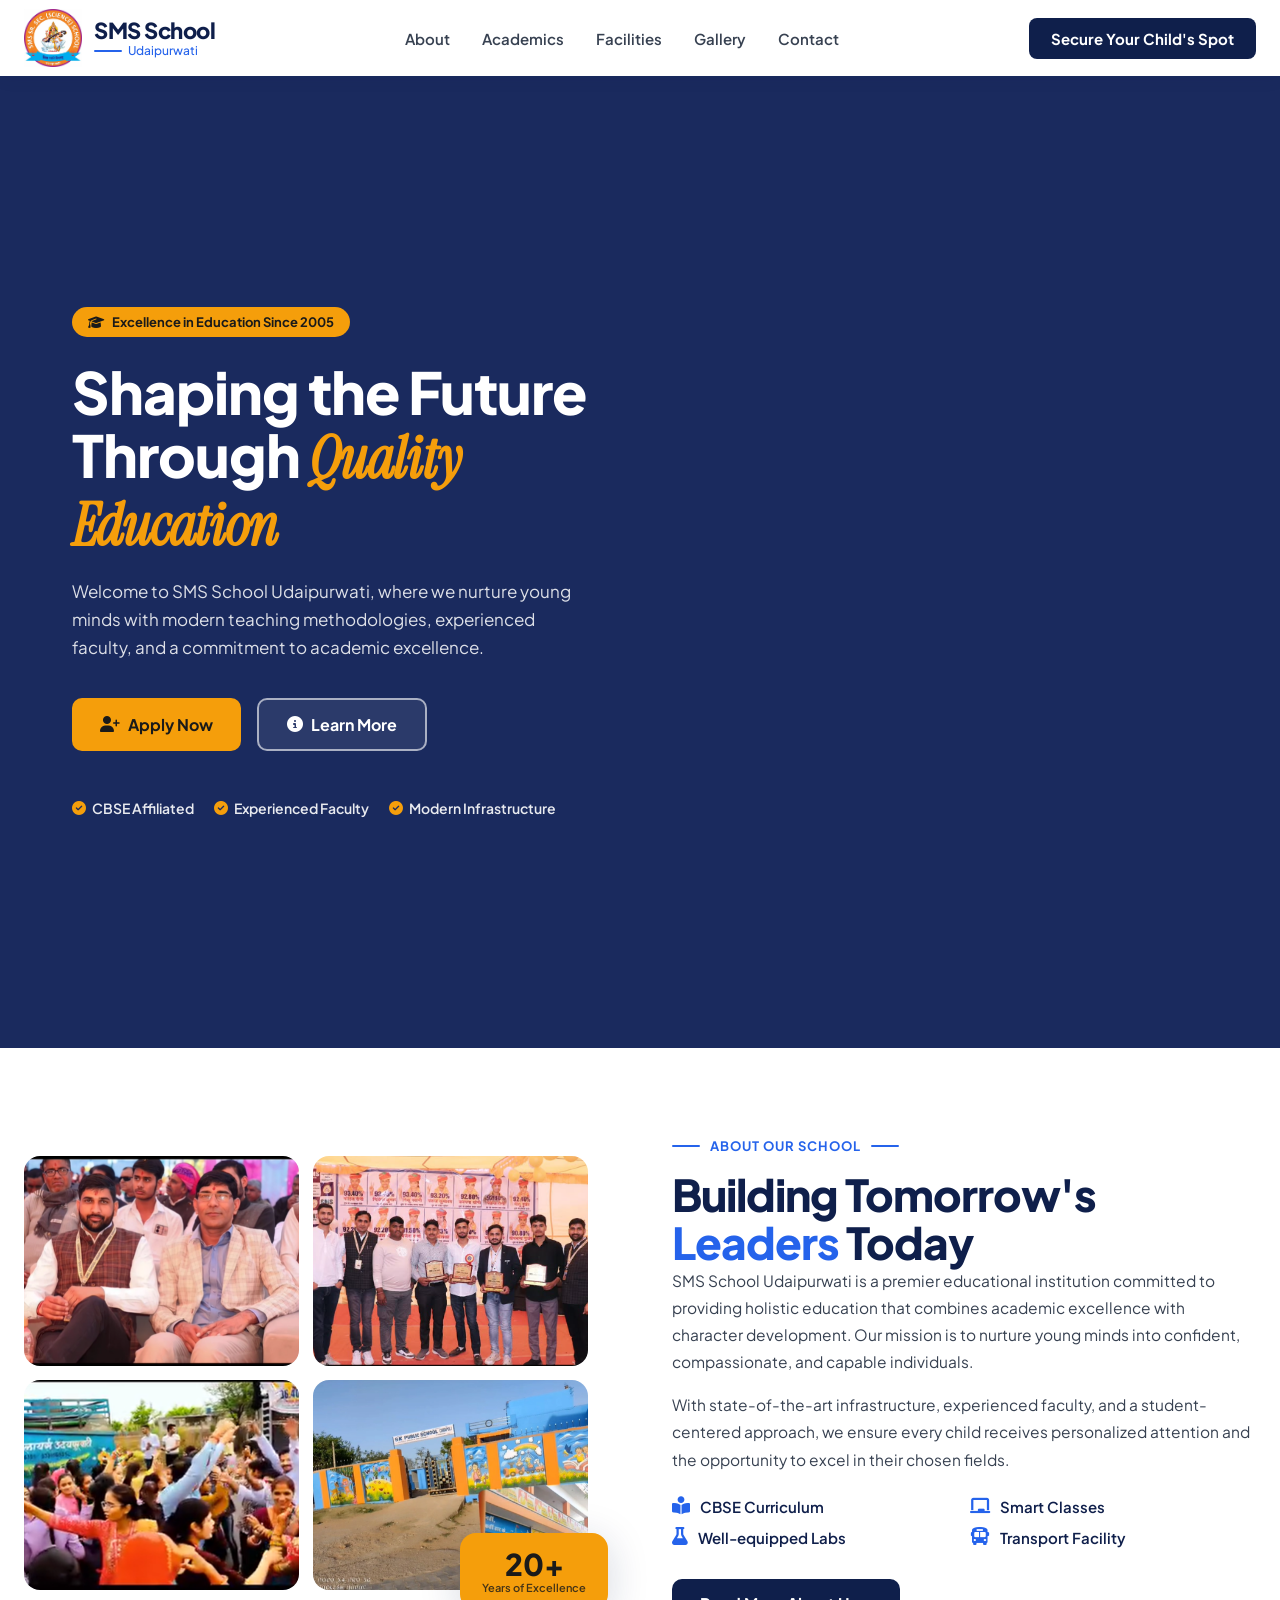
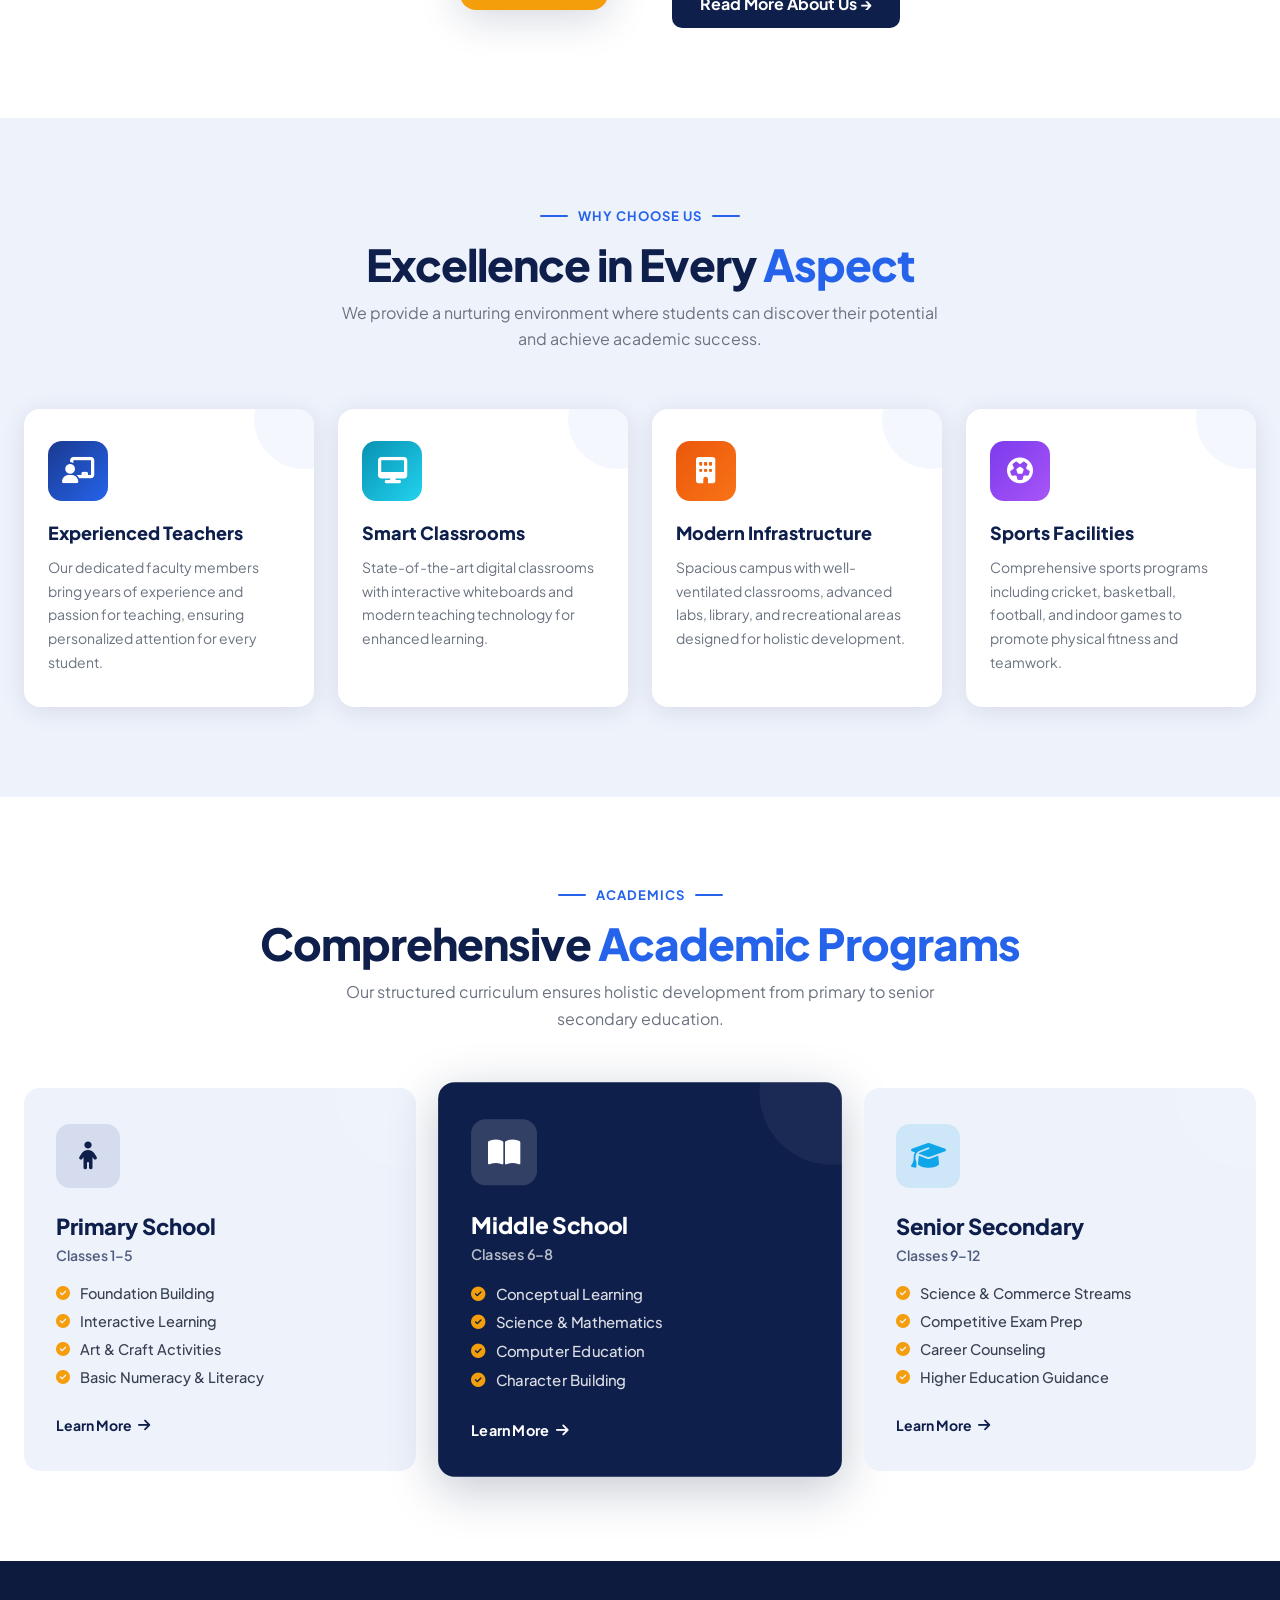
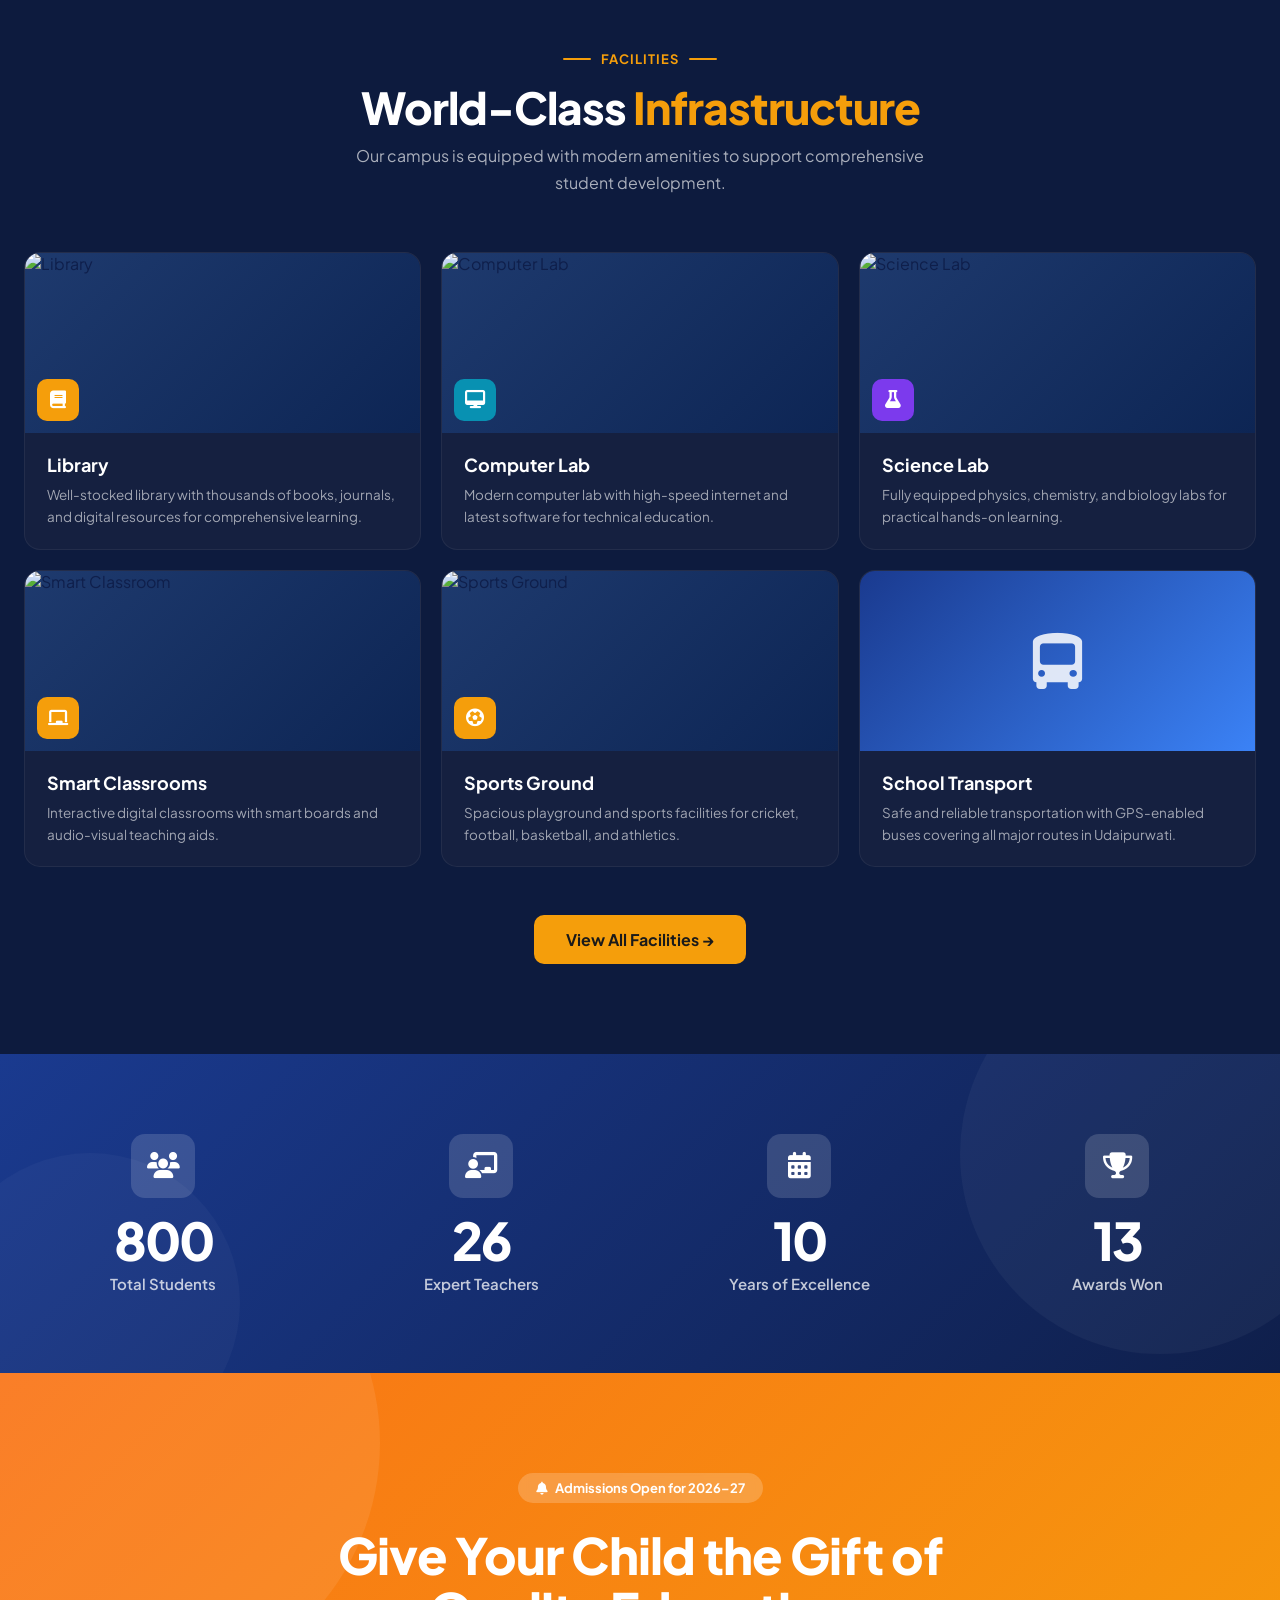
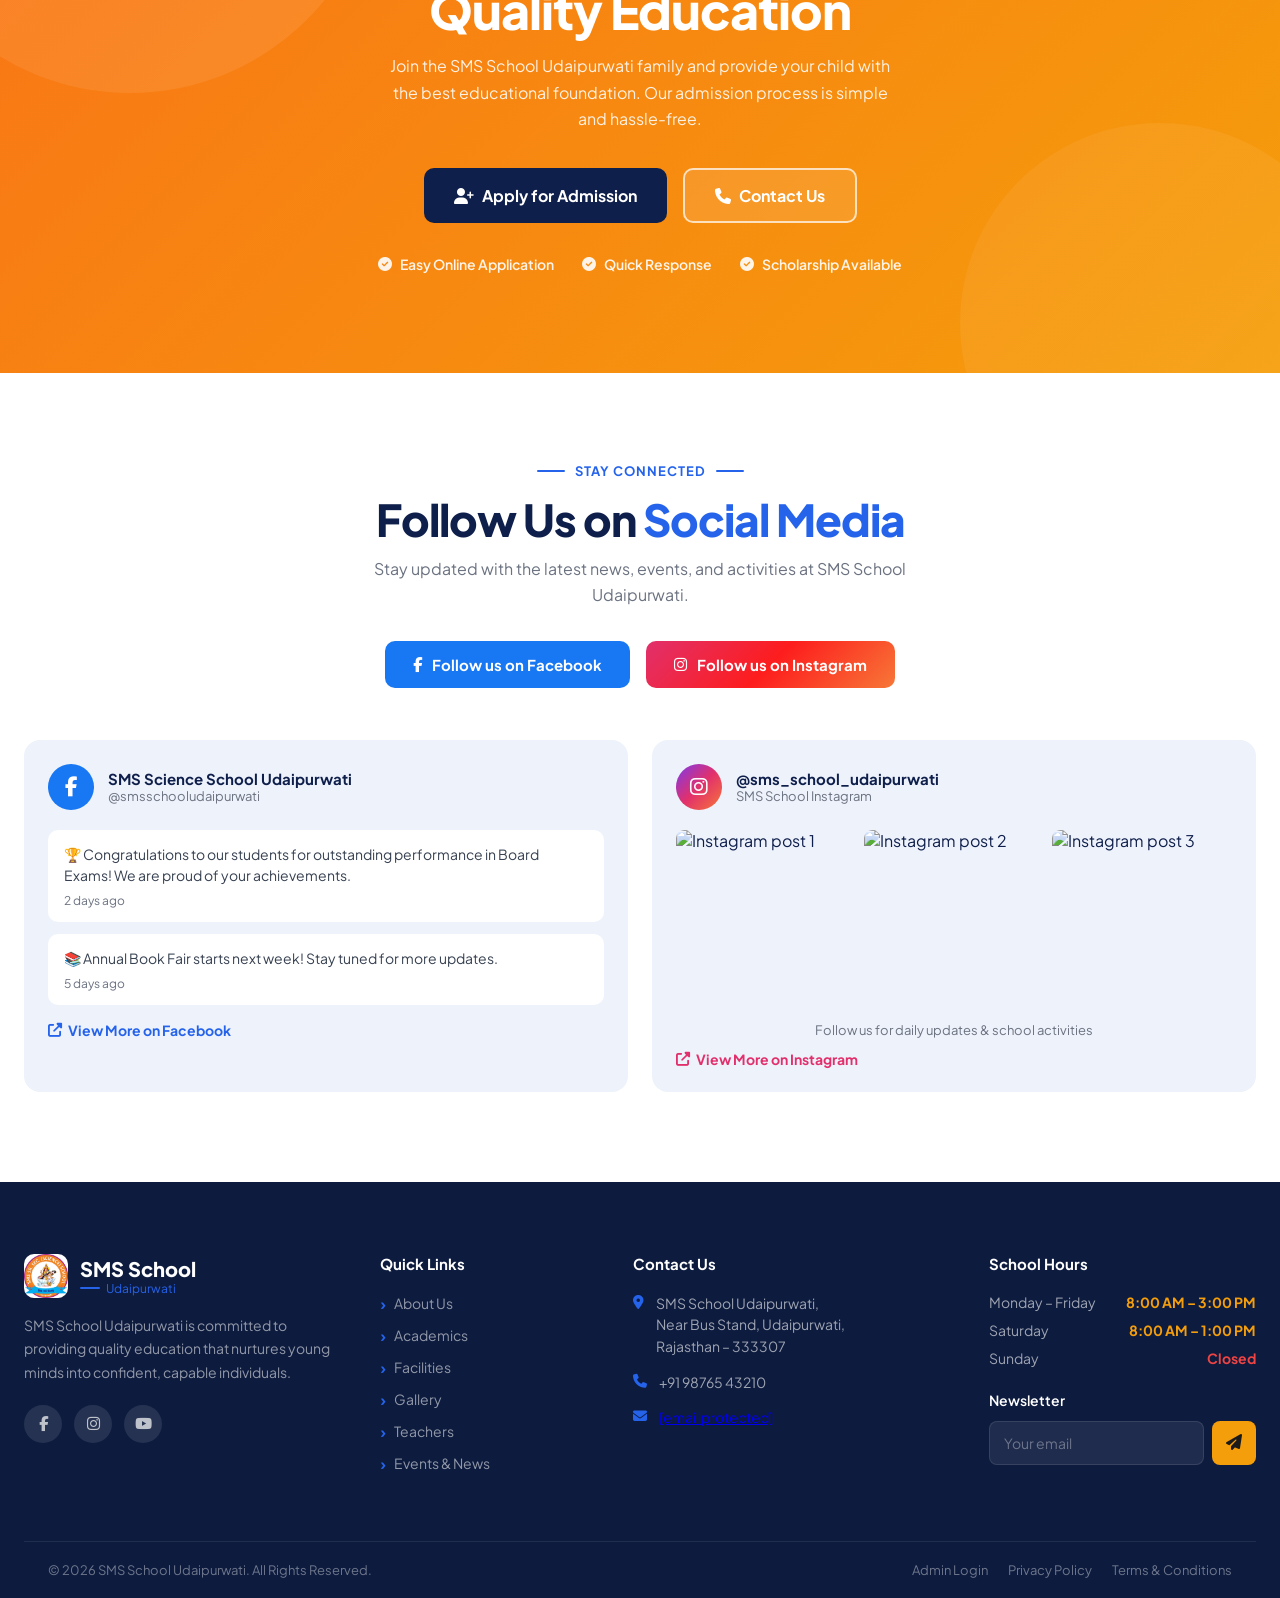
==== index.html @ 69f21abe "updted" ====
<!DOCTYPE html>
<html lang="en">
<head>
<meta charset="UTF-8">
<meta name="viewport" content="width=device-width, initial-scale=1.0">
<meta name="description" content="SMS School Udaipurwati - A premier educational institution committed to excellence in education since 2005. CBSE affiliated school in Udaipurwati, Rajasthan.">
<title>SMS School Udaipurwati - Shaping the Future Through Quality Education</title>
<link rel="preconnect" href="https://fonts.googleapis.com">
<link rel="preconnect" href="https://fonts.gstatic.com" crossorigin>
<link href="https://fonts.googleapis.com/css2?family=Plus+Jakarta+Sans:wght@400;500;600;700;800&family=Instrument+Serif:ital@0;1&display=swap" rel="stylesheet">
<link rel="stylesheet" href="https://cdnjs.cloudflare.com/ajax/libs/font-awesome/6.5.0/css/all.min.css">
<style>
  *, *::before, *::after { box-sizing: border-box; margin: 0; padding: 0; }
  :root {
    --navy: #0f1f4b; --blue: #1a3a8f; --sky: #2563eb;
    --gold: #f59e0b; --orange: #f97316; --white: #ffffff;
    --bg-light: #eef2fb; --text-dark: #0f1f4b; --text-mid: #374151;
    --text-muted: #6b7280; --dark-bg: #0d1b3e; --card-bg: #152040;
    --font-main: 'Plus Jakarta Sans', sans-serif;
    --font-serif: 'Instrument Serif', serif;
    --shadow: 0 4px 24px rgba(15,31,75,0.10);
    --shadow-lg: 0 8px 40px rgba(15,31,75,0.18);
    --radius: 16px;
  }
  html { scroll-behavior: smooth; }
  body { font-family: var(--font-main); color: var(--text-dark); background: #fff; overflow-x: hidden; }

  /* HEADER */
  header { position: sticky; top: 0; z-index: 1000; background: #fff; box-shadow: 0 2px 16px rgba(15,31,75,0.08); }
  .header-inner { max-width: 1280px; margin: 0 auto; padding: 0 24px; display: flex; align-items: center; justify-content: space-between; height: 76px; }

  /* ===== LOGO — UPDATED WITH logo2.png ===== */
  .logo { display: flex; align-items: center; gap: 12px; text-decoration: none; }
  .logo-img-wrap {
    width: 58px; height: 58px;
    display: flex; align-items: center; justify-content: center;
    flex-shrink: 0;
  }
  .logo-img-wrap img {
    width: 100%; height: 100%;
    object-fit: contain;
    display: block;
  }
  .logo-text { line-height: 1.15; }
  .logo-text .name { font-size: 22px; font-weight: 800; color: var(--navy); letter-spacing: -0.5px; }
  .logo-text .sub { font-size: 12px; font-weight: 500; color: var(--sky); display: flex; align-items: center; gap: 6px; }
  .logo-text .sub::before { content:''; display:block; width:28px; height:2px; background:var(--sky); border-radius:2px; }

  nav { display: flex; align-items: center; gap: 32px; }
  nav a { font-size: 15px; font-weight: 600; color: var(--text-mid); text-decoration: none; transition: color 0.2s; }
  nav a:hover { color: var(--navy); }
  .btn-cta { background: var(--navy); color: #fff; padding: 11px 22px; border-radius: 8px; font-size: 15px; font-weight: 700; text-decoration: none; transition: background 0.2s, transform 0.2s; white-space: nowrap; }
  .btn-cta:hover { background: var(--blue); transform: translateY(-1px); }
  .hamburger { display: none; background: none; border: 2px solid #e5e7eb; width: 44px; height: 44px; border-radius: 10px; font-size: 20px; color: var(--navy); cursor: pointer; align-items: center; justify-content: center; transition: background 0.2s, border-color 0.2s; }
  .hamburger:hover { background: var(--bg-light); border-color: var(--sky); }

  /* MOBILE NAV */
  .mob-overlay { display: none; position: fixed; inset: 0; z-index: 2000; background: rgba(10,18,50,0.55); backdrop-filter: blur(3px); }
  .mob-overlay.open { display: block; }
  .mob-drawer { position: absolute; top: 0; left: 0; width: 300px; max-width: 85vw; height: 100%; background: #fff; display: flex; flex-direction: column; transform: translateX(-100%); transition: transform 0.3s cubic-bezier(0.4,0,0.2,1); box-shadow: 4px 0 40px rgba(15,31,75,0.2); overflow-y: auto; }
  .mob-overlay.open .mob-drawer { transform: translateX(0); }

  .mob-head { display: flex; align-items: center; justify-content: space-between; padding: 16px 18px; background: var(--navy); flex-shrink: 0; }
  .mob-head-logo { display: flex; align-items: center; gap: 10px; }
  /* Mobile nav logo uses logo2.png too */
  .mob-logo-img { width: 44px; height: 44px; border-radius: 9px; background: rgba(255,255,255,0.15); display: flex; align-items: center; justify-content: center; flex-shrink: 0; padding: 4px; }
  .mob-logo-img img { width: 100%; height: 100%; object-fit: contain; display: block; filter: brightness(0) invert(1); }
  .mob-head-logo .ln { font-size: 15px; font-weight: 800; color: #fff; line-height: 1.1; }
  .mob-head-logo .ls { font-size: 11px; color: rgba(255,255,255,0.6); }
  .mob-close { background: rgba(255,255,255,0.15); border: none; width: 36px; height: 36px; border-radius: 8px; color: #fff; font-size: 16px; cursor: pointer; display: flex; align-items: center; justify-content: center; transition: background 0.2s; }
  .mob-close:hover { background: rgba(255,255,255,0.3); }

  .mob-links { flex: 1; padding: 8px 0; }
  .mob-links a { display: flex; align-items: center; gap: 14px; padding: 14px 20px; font-size: 16px; font-weight: 600; color: var(--text-mid); text-decoration: none; border-bottom: 1px solid #f5f5f5; transition: background 0.15s, color 0.15s, padding-left 0.2s; }
  .mob-links a:last-child { border-bottom: none; }
  .mob-links a .icon { width: 38px; height: 38px; border-radius: 9px; background: var(--bg-light); display: flex; align-items: center; justify-content: center; font-size: 15px; color: var(--sky); flex-shrink: 0; transition: background 0.15s, color 0.15s; }
  .mob-links a:hover { background: var(--bg-light); color: var(--navy); padding-left: 26px; }
  .mob-links a:hover .icon { background: var(--sky); color: #fff; }
  .mob-links a:active { background: #dce8ff; }

  .mob-cta { padding: 14px 18px 20px; border-top: 1px solid #f0f0f0; flex-shrink: 0; }
  .mob-cta a { display: flex; align-items: center; justify-content: center; gap: 10px; background: var(--navy); color: #fff; padding: 15px; border-radius: 12px; font-size: 15px; font-weight: 700; text-decoration: none; transition: background 0.2s, transform 0.2s; }
  .mob-cta a:hover { background: var(--blue); transform: translateY(-1px); }

  /* HERO */
  .hero { position: relative; min-height: 88vh; display: flex; align-items: center; overflow: hidden; background: #1a2a5e; }
  .hero-bg { position: absolute; inset: 0; background: url('https://images.unsplash.com/photo-1522202176988-66273c2fd55f?w=1600&q=80') center/cover no-repeat; opacity: 0.45; }
  .hero-overlay { position: absolute; inset: 0; background: linear-gradient(100deg, rgba(10,20,60,0.85) 38%, rgba(10,20,60,0.3) 100%); }
  .hero-content { position: relative; z-index: 2; padding: 80px 24px; max-width: 640px; margin-left: max(24px, calc((100vw - 1280px)/2 + 24px)); }
  .hero-badge { display: inline-flex; align-items: center; gap: 8px; background: var(--gold); color: #1a1a1a; padding: 7px 16px; border-radius: 50px; font-size: 13px; font-weight: 700; margin-bottom: 24px; }
  .hero h1 { font-size: clamp(36px,5vw,58px); font-weight: 800; line-height: 1.08; color: #fff; margin-bottom: 20px; letter-spacing: -1px; }
  .hero h1 .accent { color: var(--gold); font-style: italic; font-family: var(--font-serif); }
  .hero p { font-size: 17px; color: rgba(255,255,255,0.85); line-height: 1.65; margin-bottom: 36px; max-width: 500px; }
  .hero-btns { display: flex; gap: 16px; flex-wrap: wrap; margin-bottom: 48px; }
  .btn-primary { display: inline-flex; align-items: center; gap: 8px; background: var(--gold); color: #1a1a1a; padding: 14px 28px; border-radius: 10px; font-size: 16px; font-weight: 700; text-decoration: none; transition: all 0.2s; }
  .btn-primary:hover { background: #e08e00; transform: translateY(-2px); box-shadow: 0 8px 24px rgba(245,158,11,0.4); }
  .btn-outline { display: inline-flex; align-items: center; gap: 8px; border: 2px solid rgba(255,255,255,0.6); color: #fff; padding: 14px 28px; border-radius: 10px; font-size: 16px; font-weight: 700; text-decoration: none; transition: all 0.2s; background: rgba(255,255,255,0.08); backdrop-filter: blur(4px); }
  .btn-outline:hover { background: rgba(255,255,255,0.2); border-color: #fff; }
  .hero-badges { display: flex; gap: 20px; flex-wrap: wrap; }
  .hero-tag { display: flex; align-items: center; gap: 6px; color: rgba(255,255,255,0.9); font-size: 14px; font-weight: 600; }
  .hero-tag i { color: var(--gold); }

  /* SECTION COMMONS */
  section { padding: 90px 24px; }
  .container { max-width: 1280px; margin: 0 auto; }
  .section-label { display: flex; align-items: center; gap: 10px; font-size: 13px; font-weight: 700; color: var(--sky); text-transform: uppercase; letter-spacing: 1px; margin-bottom: 16px; }
  .section-label::before, .section-label::after { content:''; display:block; height:2px; width:28px; background:var(--sky); border-radius:2px; }
  .section-label.center { justify-content: center; }
  .section-label.light { color: var(--gold); }
  .section-label.light::before, .section-label.light::after { background: var(--gold); }
  .section-title { font-size: clamp(28px,4vw,44px); font-weight: 800; line-height: 1.1; color: var(--navy); letter-spacing: -1px; }
  .section-title .blue { color: var(--sky); }
  .section-title .gold { color: var(--gold); }
  .section-title.white { color: #fff; }
  .section-subtitle { font-size: 16px; color: var(--text-muted); line-height: 1.65; margin-top: 12px; max-width: 600px; }
  .section-subtitle.center { margin: 12px auto 0; text-align: center; }
  .text-center { text-align: center; }

  /* ABOUT */
  .about-section { background: #fff; }
  .about-grid { display: grid; grid-template-columns: 1fr 1fr; gap: 64px; align-items: center; }
  .about-images { display: grid; grid-template-columns: 1fr 1fr; grid-template-rows: 210px 210px; gap: 14px; position: relative; padding-bottom: 20px; padding-right: 20px; }
  .about-images img { width: 100%; height: 100%; border-radius: var(--radius); object-fit: cover; transition: transform 0.35s ease, box-shadow 0.35s ease; display: block; }
  .about-images img:hover { transform: scale(1.04); box-shadow: var(--shadow-lg); }
  .about-badge { position: absolute; bottom: 0; right: 0; background: var(--gold); color: #1a1a1a; padding: 16px 22px; border-radius: var(--radius); font-weight: 800; text-align: center; box-shadow: var(--shadow-lg); z-index: 2; }
  .about-badge .num { font-size: 30px; line-height: 1; }
  .about-badge .lbl { font-size: 11px; font-weight: 600; opacity: 0.8; margin-top: 2px; }
  .about-text p { color: var(--text-mid); line-height: 1.75; margin-bottom: 16px; font-size: 15.5px; }
  .about-features { display: grid; grid-template-columns: 1fr 1fr; gap: 12px; margin: 24px 0 32px; }
  .about-feat { display: flex; align-items: center; gap: 10px; font-size: 15px; font-weight: 600; color: var(--navy); }
  .about-feat i { color: var(--sky); font-size: 18px; }
  .btn-dark { display: inline-flex; align-items: center; gap: 8px; background: var(--navy); color: #fff; padding: 14px 28px; border-radius: 10px; font-size: 16px; font-weight: 700; text-decoration: none; transition: all 0.2s; }
  .btn-dark:hover { background: var(--blue); transform: translateY(-2px); box-shadow: var(--shadow-lg); }

  /* WHY CHOOSE */
  .why-section { background: var(--bg-light); }
  .why-grid { display: grid; grid-template-columns: repeat(4, 1fr); gap: 24px; margin-top: 56px; }
  .why-card { background: #fff; border-radius: var(--radius); padding: 32px 24px; box-shadow: var(--shadow); transition: transform 0.25s cubic-bezier(0.34,1.56,0.64,1), box-shadow 0.25s; cursor: pointer; user-select: none; position: relative; overflow: hidden; }
  .why-card:hover { transform: translateY(-10px) scale(1.02); box-shadow: 0 24px 64px rgba(15,31,75,0.18); }
  .why-card:active { transform: translateY(-2px) scale(0.97) !important; box-shadow: var(--shadow) !important; }
  .why-card::before { content:''; position:absolute; top:-40px; right:-40px; width:100px; height:100px; border-radius:50%; background:rgba(37,99,235,0.05); transition: transform 0.3s; }
  .why-card:hover::before { transform: scale(3); }
  .why-icon { width: 60px; height: 60px; border-radius: 14px; display: flex; align-items: center; justify-content: center; font-size: 26px; color: #fff; margin-bottom: 20px; transition: transform 0.3s cubic-bezier(0.34,1.56,0.64,1); }
  .why-card:hover .why-icon { transform: scale(1.18) rotate(-6deg); }
  .why-icon.blue { background: linear-gradient(135deg,#1a3a8f,#2563eb); }
  .why-icon.teal { background: linear-gradient(135deg,#0891b2,#22d3ee); }
  .why-icon.orange { background: linear-gradient(135deg,#ea580c,#f97316); }
  .why-icon.purple { background: linear-gradient(135deg,#7c3aed,#a855f7); }
  .why-card h3 { font-size: 18px; font-weight: 800; color: var(--navy); margin-bottom: 12px; }
  .why-card p { font-size: 14px; color: var(--text-muted); line-height: 1.7; }

  /* ACADEMICS */
  .academics-section { background: #fff; }
  .academics-grid { display: grid; grid-template-columns: repeat(3, 1fr); gap: 28px; margin-top: 56px; }
  .ac-card { background: var(--bg-light); border-radius: var(--radius); padding: 36px 32px; transition: transform 0.25s cubic-bezier(0.34,1.56,0.64,1), box-shadow 0.25s; position: relative; overflow: hidden; cursor: pointer; user-select: none; }
  .ac-card.featured { background: var(--navy); color: #fff; transform: scale(1.03); box-shadow: 0 12px 48px rgba(15,31,75,0.25); }
  .ac-card:not(.featured):hover { transform: translateY(-10px) scale(1.02); box-shadow: 0 24px 64px rgba(15,31,75,0.15); background: #dce8ff; }
  .ac-card.featured:hover { transform: scale(1.07) translateY(-5px); box-shadow: 0 28px 72px rgba(15,31,75,0.38); }
  .ac-card:active { transform: scale(0.97) !important; box-shadow: var(--shadow) !important; }
  .ac-card::before { content:''; position:absolute; top:-60px; right:-60px; width:140px; height:140px; border-radius:50%; background:rgba(255,255,255,0.05); transition: transform 0.4s ease; pointer-events:none; }
  .ac-card:hover::before { transform: scale(2.5); }
  .ac-icon { width: 64px; height: 64px; border-radius: 14px; display: flex; align-items: center; justify-content: center; font-size: 28px; margin-bottom: 24px; transition: transform 0.3s cubic-bezier(0.34,1.56,0.64,1); }
  .ac-card:hover .ac-icon { transform: scale(1.18) rotate(-6deg); }
  .ac-icon.primary-icon { background: rgba(26,58,143,0.12); color: var(--navy); }
  .ac-icon.middle-icon { background: rgba(255,255,255,0.15); }
  .ac-icon.senior-icon { background: rgba(14,165,233,0.15); color: #0ea5e9; }
  .ac-card h3 { font-size: 22px; font-weight: 800; margin-bottom: 6px; }
  .ac-card .grade { font-size: 14px; opacity: 0.7; margin-bottom: 20px; font-weight: 600; }
  .ac-list { list-style: none; margin-bottom: 28px; }
  .ac-list li { display: flex; align-items: center; gap: 10px; font-size: 14.5px; margin-bottom: 10px; color: var(--text-mid); font-weight: 500; }
  .featured .ac-list li { color: rgba(255,255,255,0.85); }
  .ac-list li i { color: var(--gold); font-size: 14px; }
  .ac-link { display: inline-flex; align-items: center; gap: 6px; font-size: 14px; font-weight: 700; color: var(--navy); text-decoration: none; transition: gap 0.2s; }
  .featured .ac-link { color: #fff; }
  .ac-link:hover { gap: 10px; }
  .ripple { position: absolute; border-radius: 50%; background: rgba(37,99,235,0.15); transform: scale(0); animation: rippleAnim 0.65s linear forwards; pointer-events: none; }
  .ac-card.featured .ripple { background: rgba(255,255,255,0.1); }
  @keyframes rippleAnim { to { transform: scale(4); opacity: 0; } }

  /* FACILITIES */
  .facilities-section { background: var(--dark-bg); }
  .fac-grid { display: grid; grid-template-columns: repeat(3,1fr); gap: 20px; margin-top: 56px; }
  .fac-card { background: var(--card-bg); border-radius: var(--radius); overflow: hidden; transition: all 0.3s; cursor: pointer; border: 1px solid rgba(255,255,255,0.06); }
  .fac-card:hover { transform: translateY(-6px); border-color: rgba(245,158,11,0.3); box-shadow: 0 16px 48px rgba(0,0,0,0.4); }
  .fac-card:active { transform: translateY(-1px); }
  .fac-img { height: 180px; position: relative; overflow: hidden; background: linear-gradient(135deg,#1e3a6e,#0d2554); }
  .fac-img img { width: 100%; height: 100%; object-fit: cover; transition: transform 0.4s ease; }
  .fac-card:hover .fac-img img { transform: scale(1.08); }
  .fac-badge { position: absolute; bottom: 12px; left: 12px; width: 42px; height: 42px; border-radius: 10px; display: flex; align-items: center; justify-content: center; font-size: 18px; color: #fff; }
  .fac-badge.orange { background: var(--gold); }
  .fac-badge.teal { background: #0891b2; }
  .fac-badge.purple { background: #7c3aed; }
  .fac-body { padding: 20px 22px; }
  .fac-body h3 { font-size: 18px; font-weight: 700; color: #fff; margin-bottom: 8px; }
  .fac-body p { font-size: 13.5px; color: rgba(255,255,255,0.6); line-height: 1.65; }
  .fac-no-img { height: 180px; display: flex; align-items: center; justify-content: center; }
  .fac-gradient-blue { background: linear-gradient(135deg,#1a3a8f,#3b82f6); }
  .btn-gold { display: inline-flex; align-items: center; gap: 8px; background: var(--gold); color: #1a1a1a; padding: 14px 32px; border-radius: 10px; font-size: 16px; font-weight: 700; text-decoration: none; transition: all 0.2s; }
  .btn-gold:hover { background: #e08e00; transform: translateY(-2px); box-shadow: 0 8px 24px rgba(245,158,11,0.4); }
  .fac-cta { text-align: center; margin-top: 48px; }

  /* STATS */
  .stats-section { background: linear-gradient(135deg, var(--blue) 0%, var(--navy) 100%); padding: 80px 24px; position: relative; overflow: hidden; }
  .stats-section::before { content:''; position:absolute; width:400px; height:400px; border-radius:50%; background:rgba(255,255,255,0.04); top:-100px; right:-80px; }
  .stats-section::after { content:''; position:absolute; width:300px; height:300px; border-radius:50%; background:rgba(255,255,255,0.03); bottom:-80px; left:-60px; }
  .stats-grid { display: grid; grid-template-columns: repeat(4,1fr); gap: 40px; position: relative; z-index: 1; }
  .stat-item { text-align: center; }
  .stat-icon { width: 64px; height: 64px; border-radius: 14px; background: rgba(255,255,255,0.15); display: flex; align-items: center; justify-content: center; font-size: 26px; color: #fff; margin: 0 auto 16px; }
  .stat-num { font-size: 52px; font-weight: 800; color: #fff; line-height: 1; letter-spacing: -2px; }
  .stat-label { font-size: 15px; color: rgba(255,255,255,0.75); font-weight: 600; margin-top: 8px; }

  /* CTA */
  .cta-section { background: linear-gradient(135deg,#f97316 0%,#f59e0b 100%); padding: 100px 24px; text-align: center; position: relative; overflow: hidden; }
  .cta-section::before { content:''; position:absolute; width:500px; height:500px; border-radius:50%; background:rgba(255,255,255,0.08); top:-180px; left:-120px; }
  .cta-section::after { content:''; position:absolute; width:400px; height:400px; border-radius:50%; background:rgba(255,255,255,0.06); bottom:-150px; right:-80px; }
  .cta-inner { position: relative; z-index: 1; }
  .cta-badge { display: inline-flex; align-items: center; gap: 8px; background: rgba(255,255,255,0.2); color: #fff; padding: 7px 18px; border-radius: 50px; font-size: 13px; font-weight: 700; margin-bottom: 24px; backdrop-filter: blur(4px); }
  .cta-section h2 { font-size: clamp(30px,4vw,50px); font-weight: 800; color: #fff; max-width: 640px; margin: 0 auto 16px; line-height: 1.1; letter-spacing: -1px; }
  .cta-section p { color: rgba(255,255,255,0.88); font-size: 16px; max-width: 520px; margin: 0 auto 36px; line-height: 1.65; }
  .cta-btns { display: flex; gap: 16px; justify-content: center; flex-wrap: wrap; margin-bottom: 32px; }
  .btn-white { display: inline-flex; align-items: center; gap: 8px; background: var(--navy); color: #fff; padding: 15px 30px; border-radius: 10px; font-size: 16px; font-weight: 700; text-decoration: none; transition: all 0.2s; }
  .btn-white:hover { background: #0a1535; transform: translateY(-2px); box-shadow: 0 8px 24px rgba(15,31,75,0.4); }
  .btn-outline-white { display: inline-flex; align-items: center; gap: 8px; border: 2px solid rgba(255,255,255,0.7); color: #fff; padding: 15px 30px; border-radius: 10px; font-size: 16px; font-weight: 700; text-decoration: none; transition: all 0.2s; background: rgba(255,255,255,0.1); }
  .btn-outline-white:hover { background: rgba(255,255,255,0.25); border-color: #fff; }
  .cta-features { display: flex; gap: 28px; justify-content: center; flex-wrap: wrap; }
  .cta-feat { display: flex; align-items: center; gap: 8px; color: rgba(255,255,255,0.9); font-size: 14px; font-weight: 600; }

  /* SOCIAL */
  .social-section { background: #fff; }
  .social-btns { display: flex; gap: 16px; justify-content: center; margin: 32px 0 52px; flex-wrap: wrap; }
  .btn-fb { display: inline-flex; align-items: center; gap: 10px; background: #1877f2; color: #fff; padding: 14px 28px; border-radius: 10px; font-size: 15px; font-weight: 700; text-decoration: none; transition: all 0.2s; }
  .btn-fb:hover { background: #1465d8; transform: translateY(-2px); }
  .btn-ig { display: inline-flex; align-items: center; gap: 10px; background: linear-gradient(135deg,#e1306c,#fd1d1d,#f77737); color: #fff; padding: 14px 28px; border-radius: 10px; font-size: 15px; font-weight: 700; text-decoration: none; transition: all 0.2s; }
  .btn-ig:hover { opacity: 0.9; transform: translateY(-2px); }
  .social-grid { display: grid; grid-template-columns: 1fr 1fr; gap: 24px; }
  .social-card { background: var(--bg-light); border-radius: var(--radius); padding: 24px; transition: box-shadow 0.2s; }
  .social-card:hover { box-shadow: var(--shadow-lg); }
  .social-header { display: flex; align-items: center; gap: 14px; margin-bottom: 20px; }
  .social-avatar { width: 46px; height: 46px; border-radius: 50%; display: flex; align-items: center; justify-content: center; font-size: 20px; color: #fff; flex-shrink: 0; }
  .fb-avatar { background: #1877f2; }
  .ig-avatar { background: linear-gradient(135deg,#7c3aed,#e1306c,#f77737); }
  .social-handle .name { font-size: 15px; font-weight: 700; color: var(--navy); }
  .social-handle .handle { font-size: 13px; color: var(--text-muted); }
  .fb-posts { display: flex; flex-direction: column; gap: 12px; margin-bottom: 16px; }
  .fb-post { background: #fff; border-radius: 10px; padding: 14px 16px; }
  .fb-post p { font-size: 14px; color: var(--text-mid); line-height: 1.55; margin-bottom: 6px; }
  .fb-post .time { font-size: 12px; color: var(--text-muted); }
  .ig-grid { display: grid; grid-template-columns: repeat(3,1fr); gap: 8px; margin-bottom: 12px; }
  .ig-tile { aspect-ratio: 1; border-radius: 8px; overflow: hidden; }
  .ig-caption { font-size: 13px; color: var(--text-muted); text-align: center; margin-bottom: 12px; }
  .social-link { font-size: 14px; font-weight: 700; color: var(--sky); text-decoration: none; display: flex; align-items: center; gap: 6px; transition: gap 0.2s; }
  .social-link.ig-link { color: #e1306c; }
  .social-link:hover { gap: 10px; }

  /* FOOTER */
  footer { background: var(--dark-bg); color: #fff; padding: 72px 24px 0; }
  .footer-grid { display: grid; grid-template-columns: 1.5fr 1fr 1.5fr 1.3fr; gap: 48px; max-width: 1280px; margin: 0 auto; padding-bottom: 56px; }
  .footer-logo { margin-bottom: 16px; display: flex; align-items: center; gap: 12px; }
  .footer-logo .name { font-size: 20px; font-weight: 800; color: #fff; }
  .footer-logo .sub { font-size: 12px; color: var(--sky); display: flex; align-items: center; gap: 6px; }
  .footer-logo .sub::before { content:''; width:20px; height:2px; background:var(--sky); border-radius:2px; }
  .footer-desc { font-size: 14px; color: rgba(255,255,255,0.55); line-height: 1.7; margin-bottom: 20px; }
  .social-icons { display: flex; gap: 12px; }
  .social-icon { width: 38px; height: 38px; border-radius: 50%; background: rgba(255,255,255,0.1); display: flex; align-items: center; justify-content: center; color: rgba(255,255,255,0.7); font-size: 15px; text-decoration: none; transition: all 0.2s; }
  .social-icon:hover { background: var(--sky); color: #fff; }
  .footer-col h4 { font-size: 15px; font-weight: 700; color: #fff; margin-bottom: 20px; }
  .footer-links { list-style: none; }
  .footer-links li { margin-bottom: 11px; }
  .footer-links a { font-size: 14px; color: rgba(255,255,255,0.55); text-decoration: none; transition: color 0.2s; display: flex; align-items: center; gap: 8px; }
  .footer-links a::before { content:'›'; font-size:16px; color:var(--sky); font-weight:700; }
  .footer-links a:hover { color: #fff; }
  .footer-contact { list-style: none; }
  .footer-contact li { display: flex; gap: 12px; font-size: 14px; color: rgba(255,255,255,0.6); margin-bottom: 14px; line-height: 1.55; }
  .footer-contact li i { color: var(--sky); flex-shrink: 0; margin-top: 2px; }
  .hours-row { display: flex; justify-content: space-between; font-size: 14px; color: rgba(255,255,255,0.6); margin-bottom: 10px; }
  .hours-row .time { color: var(--gold); font-weight: 700; }
  .hours-row .closed { color: #ef4444; font-weight: 700; }
  .newsletter-label { font-size: 14px; font-weight: 600; color: #fff; margin-bottom: 12px; }
  .newsletter-form { display: flex; gap: 8px; }
  .newsletter-form input { flex: 1; background: rgba(255,255,255,0.08); border: 1px solid rgba(255,255,255,0.1); border-radius: 8px; padding: 11px 14px; color: #fff; font-size: 14px; font-family: var(--font-main); outline: none; transition: border-color 0.2s; }
  .newsletter-form input::placeholder { color: rgba(255,255,255,0.35); }
  .newsletter-form input:focus { border-color: var(--sky); }
  .newsletter-form button { background: var(--gold); border: none; border-radius: 8px; width: 44px; height: 44px; cursor: pointer; color: #1a1a1a; font-size: 16px; transition: background 0.2s; flex-shrink: 0; }
  .newsletter-form button:hover { background: #e08e00; }
  .footer-bottom { border-top: 1px solid rgba(255,255,255,0.08); padding: 20px 24px; display: flex; align-items: center; justify-content: space-between; max-width: 1280px; margin: 0 auto; flex-wrap: wrap; gap: 12px; }
  .footer-bottom p { font-size: 13px; color: rgba(255,255,255,0.4); }
  .footer-bottom-links { display: flex; gap: 20px; }
  .footer-bottom-links a { font-size: 13px; color: rgba(255,255,255,0.4); text-decoration: none; transition: color 0.2s; }
  .footer-bottom-links a:hover { color: #fff; }

  /* ANIMATIONS */
  @keyframes fadeUp { from { opacity: 0; transform: translateY(24px); } to { opacity: 1; transform: translateY(0); } }
  .animate { animation: fadeUp 0.6s ease forwards; }
  .delay-1 { animation-delay: 0.1s; }
  .delay-2 { animation-delay: 0.2s; }
  .delay-3 { animation-delay: 0.3s; }

  /* RESPONSIVE */
  @media (max-width: 1024px) {
    nav, .btn-cta { display: none; }
    .hamburger { display: flex; }
    .about-grid { grid-template-columns: 1fr; gap: 56px; }
    .about-images { grid-template-rows: 190px 190px; padding-right: 16px; padding-bottom: 16px; }
    .why-grid { grid-template-columns: repeat(2,1fr); }
    .academics-grid { grid-template-columns: 1fr; max-width: 480px; margin-left: auto; margin-right: auto; }
    .ac-card.featured { transform: none; }
    .ac-card.featured:hover { transform: translateY(-8px) scale(1.02) !important; }
    .fac-grid { grid-template-columns: repeat(2,1fr); }
    .stats-grid { grid-template-columns: repeat(2,1fr); gap: 32px; }
    .footer-grid { grid-template-columns: 1fr 1fr; }
    .social-grid { grid-template-columns: 1fr; }
  }
  @media (max-width: 640px) {
    section { padding: 64px 16px; }
    .why-grid { grid-template-columns: 1fr; }
    .fac-grid { grid-template-columns: 1fr; }
    .stats-grid { grid-template-columns: repeat(2,1fr); }
    .footer-grid { grid-template-columns: 1fr; }
    .footer-bottom { flex-direction: column; text-align: center; }
    .hero-content { margin-left: 16px; margin-right: 16px; padding: 60px 0; }
    .hero h1 { font-size: 32px; }
    .about-images { grid-template-rows: 155px 155px; padding-right: 12px; padding-bottom: 12px; }
    .academics-grid { max-width: 100%; }
    /* Smaller logo on very small screens */
    .logo-img-wrap { width: 48px; height: 48px; }
    .logo-text .name { font-size: 18px; }
  }
</style>
</head>
<body>

<!-- MOBILE NAV -->
<div class="mob-overlay" id="mobOverlay" onclick="handleOverlayClick(event)">
  <div class="mob-drawer">
    <div class="mob-head">
      <div class="mob-head-logo">
        <!-- logo2.png in mobile nav header (white tint for dark bg) -->
       <div style="width:44px;height:44px;display:flex;align-items:center;justify-content:center;flex-shrink:0;">
          <div style="width:44px;height:44px;border-radius:10px;overflow:hidden;flex-shrink:0;"><img src="[data-uri]" alt="SMS School Logo" style="width:44px;height:44px;object-fit:cover;display:block;"></div>
        </div>
        <div>
          <div class="ln">SMS School</div>
          <div class="ls">Udaipurwati</div>
        </div>
      </div>
      <button class="mob-close" onclick="closeMob()"><i class="fas fa-times"></i></button>
    </div>
    <div class="mob-links">
      <a href="#" onclick="closeMob()"><span class="icon"><i class="fas fa-home"></i></span> Home</a>
      <a href="#about" onclick="closeMob()"><span class="icon"><i class="fas fa-school"></i></span> About</a>
      <a href="#academics" onclick="closeMob()"><span class="icon"><i class="fas fa-book-open"></i></span> Academics</a>
      <a href="#facilities" onclick="closeMob()"><span class="icon"><i class="fas fa-building"></i></span> Facilities</a>
      <a href="#gallery" onclick="closeMob()"><span class="icon"><i class="fas fa-images"></i></span> Gallery</a>
      <a href="#contact" onclick="closeMob()"><span class="icon"><i class="fas fa-phone"></i></span> Contact</a>
    </div>
    <div class="mob-cta">
      <a href="#admissions" onclick="closeMob()"><i class="fas fa-user-plus"></i> Secure Your Child's Spot</a>
    </div>
  </div>
</div>

<!-- HEADER -->
<header>
  <div class="header-inner">

    <!-- ===== LOGO WITH logo2.png ===== -->
    <a href="#" class="logo">
      <div class="logo-img-wrap">
        <img src="images/logo2.jpg" alt="SMS School Logo">
      </div>
      <div class="logo-text">
        <div class="name">SMS School</div>
        <div class="sub">Udaipurwati</div>
      </div>
    </a>

    <nav>
      <a href="#about">About</a>
      <a href="#academics">Academics</a>
      <a href="#facilities">Facilities</a>
      <a href="#gallery">Gallery</a>
      <a href="#contact">Contact</a>
    </nav>
    <a href="#admissions" class="btn-cta">Secure Your Child's Spot</a>
    <button class="hamburger" onclick="openMob()" aria-label="Open menu"><i class="fas fa-bars"></i></button>
  </div>
</header>

<!-- HERO -->
<section class="hero">
  <div class="hero-bg"></div>
  <div class="hero"></div>
  <div class="hero-content">
    <div class="hero-badge animate"><i class="fas fa-graduation-cap"></i> Excellence in Education Since 2005</div>
    <h1 class="animate delay-1">Shaping the Future<br>Through <span class="accent">Quality<br>Education</span></h1>
    <p class="animate delay-2">Welcome to SMS School Udaipurwati, where we nurture young minds with modern teaching methodologies, experienced faculty, and a commitment to academic excellence.</p>
    <div class="hero-btns animate delay-3">
      <a href="#admissions" class="btn-primary"><i class="fas fa-user-plus"></i> Apply Now</a>
      <a href="#about" class="btn-outline"><i class="fas fa-info-circle"></i> Learn More</a>
    </div>
    <div class="hero-badges animate delay-3">
      <span class="hero-tag"><i class="fas fa-check-circle"></i> CBSE Affiliated</span>
      <span class="hero-tag"><i class="fas fa-check-circle"></i> Experienced Faculty</span>
      <span class="hero-tag"><i class="fas fa-check-circle"></i> Modern Infrastructure</span>
    </div>
  </div>
</section>

<!-- ABOUT -->
<section class="about-section" id="about">
  <div class="container">
    <div class="about-grid">
      <div class="about-images">
        <img src="images/insta-A.png" alt="Students in classroom" loading="lazy">
        <img src="images/group-img.png" alt="Classroom learning" loading="lazy">
        <img src="images/insta-B.png" alt="Students studying" loading="lazy">
        <img src="images/insta-C.png" alt="Student reading" loading="lazy">
        <div class="about-badge">
          <div class="num">20+</div>
          <div class="lbl">Years of Excellence</div>
        </div>
      </div>
      <div class="about-text">
        <div class="section-label">About Our School</div>
        <h2 class="section-title">Building Tomorrow's <span class="blue">Leaders</span> Today</h2>
        <p>SMS School Udaipurwati is a premier educational institution committed to providing holistic education that combines academic excellence with character development. Our mission is to nurture young minds into confident, compassionate, and capable individuals.</p>
        <p>With state-of-the-art infrastructure, experienced faculty, and a student-centered approach, we ensure every child receives personalized attention and the opportunity to excel in their chosen fields.</p>
        <div class="about-features">
          <div class="about-feat"><i class="fas fa-book-reader"></i> CBSE Curriculum</div>
          <div class="about-feat"><i class="fas fa-chalkboard"></i> Smart Classes</div>
          <div class="about-feat"><i class="fas fa-flask"></i> Well-equipped Labs</div>
          <div class="about-feat"><i class="fas fa-bus"></i> Transport Facility</div>
        </div>
        <a href="#" class="btn-dark">Read More About Us →</a>
      </div>
    </div>
  </div>
</section>

<!-- WHY CHOOSE US -->
<section class="why-section">
  <div class="container">
    <div class="text-center">
      <div class="section-label center">Why Choose Us</div>
      <h2 class="section-title">Excellence in Every <span class="blue">Aspect</span></h2>
      <p class="section-subtitle center">We provide a nurturing environment where students can discover their potential and achieve academic success.</p>
    </div>
    <div class="why-grid">
      <div class="why-card" onclick="addRipple(this,event)">
        <div class="why-icon blue"><i class="fas fa-chalkboard-teacher"></i></div>
        <h3>Experienced Teachers</h3>
        <p>Our dedicated faculty members bring years of experience and passion for teaching, ensuring personalized attention for every student.</p>
      </div>
      <div class="why-card" onclick="addRipple(this,event)">
        <div class="why-icon teal"><i class="fas fa-desktop"></i></div>
        <h3>Smart Classrooms</h3>
        <p>State-of-the-art digital classrooms with interactive whiteboards and modern teaching technology for enhanced learning.</p>
      </div>
      <div class="why-card" onclick="addRipple(this,event)">
        <div class="why-icon orange"><i class="fas fa-building"></i></div>
        <h3>Modern Infrastructure</h3>
        <p>Spacious campus with well-ventilated classrooms, advanced labs, library, and recreational areas designed for holistic development.</p>
      </div>
      <div class="why-card" onclick="addRipple(this,event)">
        <div class="why-icon purple"><i class="fas fa-futbol"></i></div>
        <h3>Sports Facilities</h3>
        <p>Comprehensive sports programs including cricket, basketball, football, and indoor games to promote physical fitness and teamwork.</p>
      </div>
    </div>
  </div>
</section>

<!-- ACADEMICS -->
<section class="academics-section" id="academics">
  <div class="container">
    <div class="text-center">
      <div class="section-label center">Academics</div>
      <h2 class="section-title">Comprehensive <span class="blue">Academic Programs</span></h2>
      <p class="section-subtitle center">Our structured curriculum ensures holistic development from primary to senior secondary education.</p>
    </div>
    <div class="academics-grid">
      <div class="ac-card" onclick="addRipple(this,event)">
        <div class="ac-icon primary-icon"><i class="fas fa-child"></i></div>
        <h3>Primary School</h3>
        <div class="grade">Classes 1–5</div>
        <ul class="ac-list">
          <li><i class="fas fa-check-circle"></i> Foundation Building</li>
          <li><i class="fas fa-check-circle"></i> Interactive Learning</li>
          <li><i class="fas fa-check-circle"></i> Art &amp; Craft Activities</li>
          <li><i class="fas fa-check-circle"></i> Basic Numeracy &amp; Literacy</li>
        </ul>
        <a href="#" class="ac-link">Learn More <i class="fas fa-arrow-right"></i></a>
      </div>
      <div class="ac-card featured" onclick="addRipple(this,event)">
        <div class="ac-icon middle-icon"><i class="fas fa-book-open" style="color:#fff"></i></div>
        <h3>Middle School</h3>
        <div class="grade">Classes 6–8</div>
        <ul class="ac-list">
          <li><i class="fas fa-check-circle"></i> Conceptual Learning</li>
          <li><i class="fas fa-check-circle"></i> Science &amp; Mathematics</li>
          <li><i class="fas fa-check-circle"></i> Computer Education</li>
          <li><i class="fas fa-check-circle"></i> Character Building</li>
        </ul>
        <a href="#" class="ac-link">Learn More <i class="fas fa-arrow-right"></i></a>
      </div>
      <div class="ac-card" onclick="addRipple(this,event)">
        <div class="ac-icon senior-icon"><i class="fas fa-graduation-cap"></i></div>
        <h3>Senior Secondary</h3>
        <div class="grade">Classes 9–12</div>
        <ul class="ac-list">
          <li><i class="fas fa-check-circle"></i> Science &amp; Commerce Streams</li>
          <li><i class="fas fa-check-circle"></i> Competitive Exam Prep</li>
          <li><i class="fas fa-check-circle"></i> Career Counseling</li>
          <li><i class="fas fa-check-circle"></i> Higher Education Guidance</li>
        </ul>
        <a href="#" class="ac-link">Learn More <i class="fas fa-arrow-right"></i></a>
      </div>
    </div>
  </div>
</section>

<!-- FACILITIES -->
<section class="facilities-section" id="facilities">
  <div class="container">
    <div class="text-center">
      <div class="section-label center light">Facilities</div>
      <h2 class="section-title white">World-Class <span class="gold">Infrastructure</span></h2>
      <p class="section-subtitle center" style="color:rgba(255,255,255,0.65)">Our campus is equipped with modern amenities to support comprehensive student development.</p>
    </div>
    <div class="fac-grid">
      <div class="fac-card">
        <div class="fac-img"><img src="https://images.unsplash.com/photo-1481627834876-b7833e8f5570?w=600&q=80" alt="Library" loading="lazy"><div class="fac-badge orange"><i class="fas fa-book"></i></div></div>
        <div class="fac-body"><h3>Library</h3><p>Well-stocked library with thousands of books, journals, and digital resources for comprehensive learning.</p></div>
      </div>
      <div class="fac-card">
        <div class="fac-img"><img src="https://images.unsplash.com/photo-1517694712202-14dd9538aa97?w=600&q=80" alt="Computer Lab" loading="lazy"><div class="fac-badge teal"><i class="fas fa-desktop"></i></div></div>
        <div class="fac-body"><h3>Computer Lab</h3><p>Modern computer lab with high-speed internet and latest software for technical education.</p></div>
      </div>
      <div class="fac-card">
        <div class="fac-img"><img src="https://images.unsplash.com/photo-1532094349884-543559be66b7?w=600&q=80" alt="Science Lab" loading="lazy"><div class="fac-badge purple"><i class="fas fa-flask"></i></div></div>
        <div class="fac-body"><h3>Science Lab</h3><p>Fully equipped physics, chemistry, and biology labs for practical hands-on learning.</p></div>
      </div>
      <div class="fac-card">
        <div class="fac-img"><img src="https://images.unsplash.com/photo-1580582932707-520aed937b7b?w=600&q=80" alt="Smart Classroom" loading="lazy"><div class="fac-badge orange"><i class="fas fa-chalkboard"></i></div></div>
        <div class="fac-body"><h3>Smart Classrooms</h3><p>Interactive digital classrooms with smart boards and audio-visual teaching aids.</p></div>
      </div>
      <div class="fac-card">
        <div class="fac-img"><img src="https://images.unsplash.com/photo-1546519638-68e109498ffc?w=600&q=80" alt="Sports Ground" loading="lazy"><div class="fac-badge orange" style="background:var(--gold)"><i class="fas fa-futbol"></i></div></div>
        <div class="fac-body"><h3>Sports Ground</h3><p>Spacious playground and sports facilities for cricket, football, basketball, and athletics.</p></div>
      </div>
      <div class="fac-card">
        <div class="fac-img fac-no-img fac-gradient-blue"><i class="fas fa-bus-alt" style="font-size:56px;color:rgba(255,255,255,0.85)"></i></div>
        <div class="fac-body"><h3>School Transport</h3><p>Safe and reliable transportation with GPS-enabled buses covering all major routes in Udaipurwati.</p></div>
      </div>
    </div>
    <div class="fac-cta"><a href="#" class="btn-gold">View All Facilities →</a></div>
  </div>
</section>

<!-- STATS -->
<section class="stats-section">
  <div class="container">
    <div class="stats-grid">
      <div class="stat-item"><div class="stat-icon"><i class="fas fa-users"></i></div><div class="stat-num" data-target="1500">0</div><div class="stat-label">Total Students</div></div>
      <div class="stat-item"><div class="stat-icon"><i class="fas fa-chalkboard-teacher"></i></div><div class="stat-num" data-target="50">0</div><div class="stat-label">Expert Teachers</div></div>
      <div class="stat-item"><div class="stat-icon"><i class="fas fa-calendar-alt"></i></div><div class="stat-num" data-target="20">0</div><div class="stat-label">Years of Excellence</div></div>
      <div class="stat-item"><div class="stat-icon"><i class="fas fa-trophy"></i></div><div class="stat-num" data-target="25">0</div><div class="stat-label">Awards Won</div></div>
    </div>
  </div>
</section>

<!-- CTA -->
<section class="cta-section" id="admissions">
  <div class="cta-inner">
    <div class="cta-badge"><i class="fas fa-bell"></i> Admissions Open for 2026–27</div>
    <h2>Give Your Child the Gift of Quality Education</h2>
    <p>Join the SMS School Udaipurwati family and provide your child with the best educational foundation. Our admission process is simple and hassle-free.</p>
    <div class="cta-btns">
      <a href="#" class="btn-white"><i class="fas fa-user-plus"></i> Apply for Admission</a>
      <a href="#contact" class="btn-outline-white"><i class="fas fa-phone"></i> Contact Us</a>
    </div>
    <div class="cta-features">
      <span class="cta-feat"><i class="fas fa-check-circle"></i> Easy Online Application</span>
      <span class="cta-feat"><i class="fas fa-check-circle"></i> Quick Response</span>
      <span class="cta-feat"><i class="fas fa-check-circle"></i> Scholarship Available</span>
    </div>
  </div>
</section>

<!-- SOCIAL MEDIA -->
<section class="social-section" id="gallery">
  <div class="container">
    <div class="text-center">
      <div class="section-label center">Stay Connected</div>
      <h2 class="section-title">Follow Us on <span class="blue">Social Media</span></h2>
      <p class="section-subtitle center">Stay updated with the latest news, events, and activities at SMS School Udaipurwati.</p>
    </div>
    <div class="social-btns">
      <a href="https://www.facebook.com/p/SMS-Science-School-Udaipurwati-100063813173272/" class="btn-fb"><i class="fab fa-facebook-f"></i> Follow us on Facebook</a>
      <a href="https://www.instagram.com/sms_school_udaipurwati/" class="btn-ig"><i class="fab fa-instagram"></i> Follow us on Instagram</a>
    </div>
    <div class="social-grid">
      <div class="social-card">
        <div class="social-header">
          <div class="social-avatar fb-avatar"><i class="fab fa-facebook-f"></i></div>
          <div class="social-handle">
            <div class="name">SMS Science School Udaipurwati</div>
            <div class="handle">@smsschooludaipurwati</div>
          </div>
        </div>
        <div class="fb-posts">
          <div class="fb-post"><p>🏆 Congratulations to our students for outstanding performance in Board Exams! We are proud of your achievements.</p><div class="time">2 days ago</div></div>
          <div class="fb-post"><p>📚 Annual Book Fair starts next week! Stay tuned for more updates.</p><div class="time">5 days ago</div></div>
        </div>
        <a href="https://www.facebook.com/p/SMS-Science-School-Udaipurwati-100063813173272/" class="social-link"><i class="fas fa-external-link-alt"></i> View More on Facebook</a>
      </div>
      <div class="social-card">
        <div class="social-header">
          <div class="social-avatar ig-avatar"><i class="fab fa-instagram"></i></div>
          <div class="social-handle">
            <div class="name">@sms_school_udaipurwati</div>
            <div class="handle">SMS School Instagram</div>
          </div>
        </div>
        <div class="ig-grid">
          <div class="ig-tile"><img src="images/insta-D.png" alt="Instagram post 1" style="width:100%;height:100%;object-fit:cover;border-radius:8px;display:block;"></div>
          <div class="ig-tile"><img src="images/insta-E.png" alt="Instagram post 2" style="width:100%;height:100%;object-fit:cover;border-radius:8px;display:block;"></div>
          <div class="ig-tile"><img src="images/insta-G.png" alt="Instagram post 3" style="width:100%;height:100%;object-fit:cover;border-radius:8px;display:block;"></div>
        </div>
        <div class="ig-caption">Follow us for daily updates &amp; school activities</div>
        <a href="https://www.instagram.com/sms_school_udaipurwati/" class="social-link ig-link"><i class="fas fa-external-link-alt"></i> View More on Instagram</a>
      </div>
    </div>
  </div>
</section>

<!-- FOOTER -->
<footer id="contact">
  <div class="footer-grid">
    <div>
      <div class="footer-logo">
       <div style="width:44px;height:44px;display:flex;align-items:center;justify-content:center;flex-shrink:0;">
          <div style="width:44px;height:44px;border-radius:10px;overflow:hidden;flex-shrink:0;"><img src="[data-uri]" alt="SMS School Logo" style="width:44px;height:44px;object-fit:cover;display:block;"></div>
        </div>
        <div><div class="name">SMS School</div><div class="sub">Udaipurwati</div></div>
      </div>
      <p class="footer-desc">SMS School Udaipurwati is committed to providing quality education that nurtures young minds into confident, capable individuals.</p>
      <div class="social-icons">
        <a href="https://www.facebook.com/p/SMS-Science-School-Udaipurwati-100063813173272/" class="social-icon"><i class="fab fa-facebook-f"></i></a>
        <a href="https://www.instagram.com/sms_school_udaipurwati/" class="social-icon"><i class="fab fa-instagram"></i></a>
        <a href="#" class="social-icon"><i class="fab fa-youtube"></i></a>
      </div>
    </div>
    <div class="footer-col">
      <h4>Quick Links</h4>
      <ul class="footer-links">
        <li><a href="#about">About Us</a></li>
        <li><a href="#academics">Academics</a></li>
        <li><a href="#facilities">Facilities</a></li>
        <li><a href="#gallery">Gallery</a></li>
        <li><a href="#">Teachers</a></li>
        <li><a href="#">Events &amp; News</a></li>
      </ul>
    </div>
    <div class="footer-col">
      <h4>Contact Us</h4>
      <ul class="footer-contact">
        <li><i class="fas fa-map-marker-alt"></i><span>SMS School Udaipurwati,<br>Near Bus Stand, Udaipurwati,<br>Rajasthan – 333307</span></li>
        <li><i class="fas fa-phone"></i> +91 98765 43210</li>
        <li><i class="fas fa-envelope"></i> <a href="/cdn-cgi/l/email-protection" class="__cf_email__" data-cfemail="94fdfaf2fbd4e7f9e7e7f7fcfbfbf8e1f0f5fde4e1e6e3f5e0fdbaf7fbf9">[email&#160;protected]</a></li>
      </ul>
    </div>
    <div class="footer-col">
      <h4>School Hours</h4>
      <div class="hours-row"><span>Monday – Friday</span><span class="time">8:00 AM – 3:00 PM</span></div>
      <div class="hours-row"><span>Saturday</span><span class="time">8:00 AM – 1:00 PM</span></div>
      <div class="hours-row"><span>Sunday</span><span class="closed">Closed</span></div>
      <div style="margin-top:24px">
        <div class="newsletter-label">Newsletter</div>
        <div class="newsletter-form">
          <input type="email" placeholder="Your email">
          <button type="button"><i class="fas fa-paper-plane"></i></button>
        </div>
      </div>
    </div>
  </div>
  <div class="footer-bottom">
    <p>© 2026 SMS School Udaipurwati. All Rights Reserved.</p>
    <div class="footer-bottom-links">
      <a href="#">Admin Login</a>
      <a href="#">Privacy Policy</a>
      <a href="#">Terms &amp; Conditions</a>
    </div>
  </div>
</footer>
<script>
  /* MOBILE NAV */
  function openMob() { document.getElementById('mobOverlay').classList.add('open'); document.body.style.overflow='hidden'; }
  function closeMob() { document.getElementById('mobOverlay').classList.remove('open'); document.body.style.overflow=''; }
  function handleOverlayClick(e) { if(e.target===document.getElementById('mobOverlay')) closeMob(); }

  /* RIPPLE */
  function addRipple(card, e) {
    const r = document.createElement('span');
    r.className = 'ripple';
    const rect = card.getBoundingClientRect();
    const size = Math.max(rect.width, rect.height);
    const x = (e ? e.clientX - rect.left : rect.width/2) - size/2;
    const y = (e ? e.clientY - rect.top  : rect.height/2) - size/2;
    r.style.cssText = `width:${size}px;height:${size}px;left:${x}px;top:${y}px`;
    card.appendChild(r);
    setTimeout(()=>r.remove(), 700);
  }

  /* COUNTER ANIMATION */
  function animateCounters() {
    const counters = document.querySelectorAll('[data-target]');
    const obs = new IntersectionObserver((entries) => {
      entries.forEach(entry => {
        if (!entry.isIntersecting) return;
        const el = entry.target, target = +el.dataset.target;
        const step = target / (1800/16); let cur = 0;
        const t = setInterval(() => {
          cur += step;
          if (cur >= target) { cur = target; clearInterval(t); }
          el.textContent = Math.floor(cur).toLocaleString();
        }, 16);
        obs.unobserve(el);
      });
    }, {threshold:0.3});
    counters.forEach(c => obs.observe(c));
  }

  /* SCROLL REVEAL */
  function initReveal() {
    const els = document.querySelectorAll('.why-card,.ac-card,.fac-card,.stat-item');
    const obs = new IntersectionObserver((entries) => {
      entries.forEach((entry, i) => {
        if (!entry.isIntersecting) return;
        setTimeout(() => {
          entry.target.style.opacity = '1';
          entry.target.style.transform = entry.target.classList.contains('featured')
            ? 'scale(1.03) translateY(0)' : 'translateY(0)';
        }, i * 80);
        obs.unobserve(entry.target);
      });
    }, {threshold:0.1});
    els.forEach(el => {
      el.style.opacity = '0';
      el.style.transition = 'opacity 0.55s ease, transform 0.55s ease';
      el.style.transform = el.classList.contains('featured') ? 'scale(1.03) translateY(28px)' : 'translateY(28px)';
      obs.observe(el);
    });
  }

  document.addEventListener('DOMContentLoaded', () => { animateCounters(); initReveal(); });
</script>
</body>
</html>
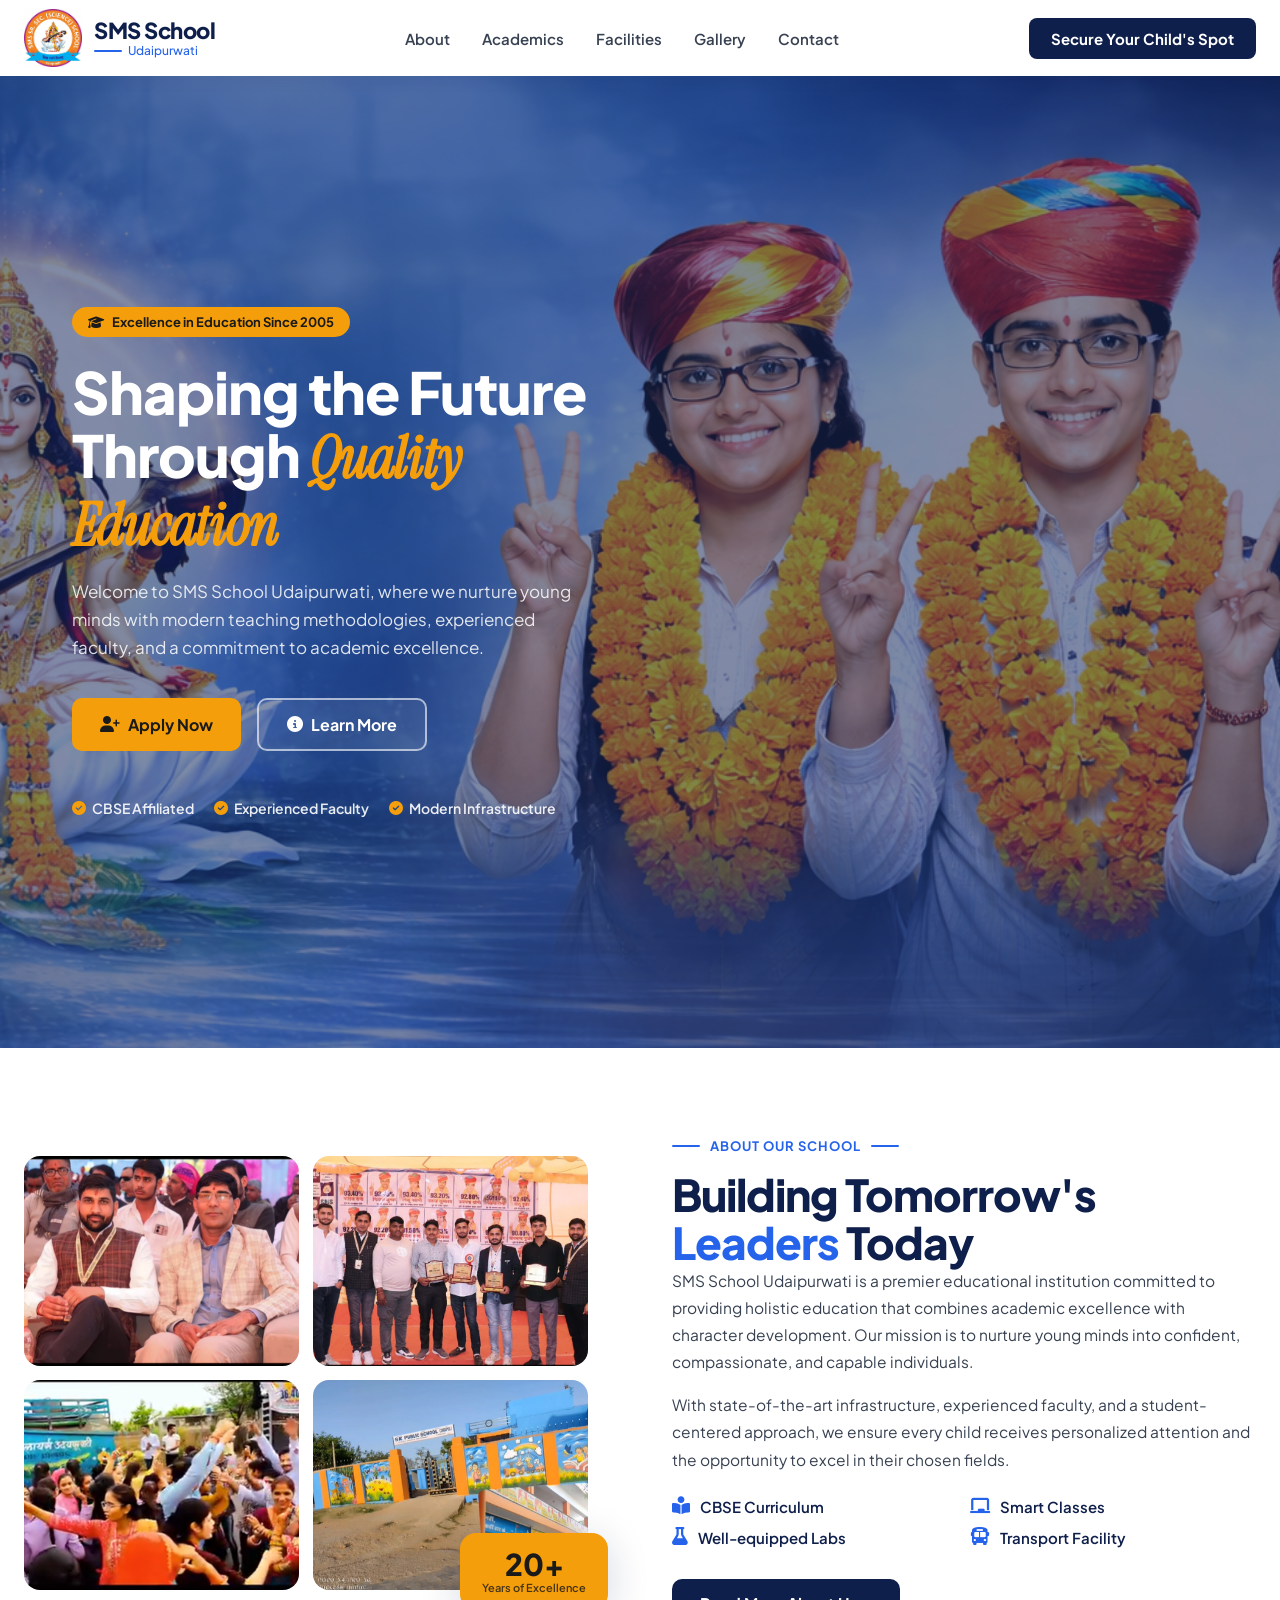
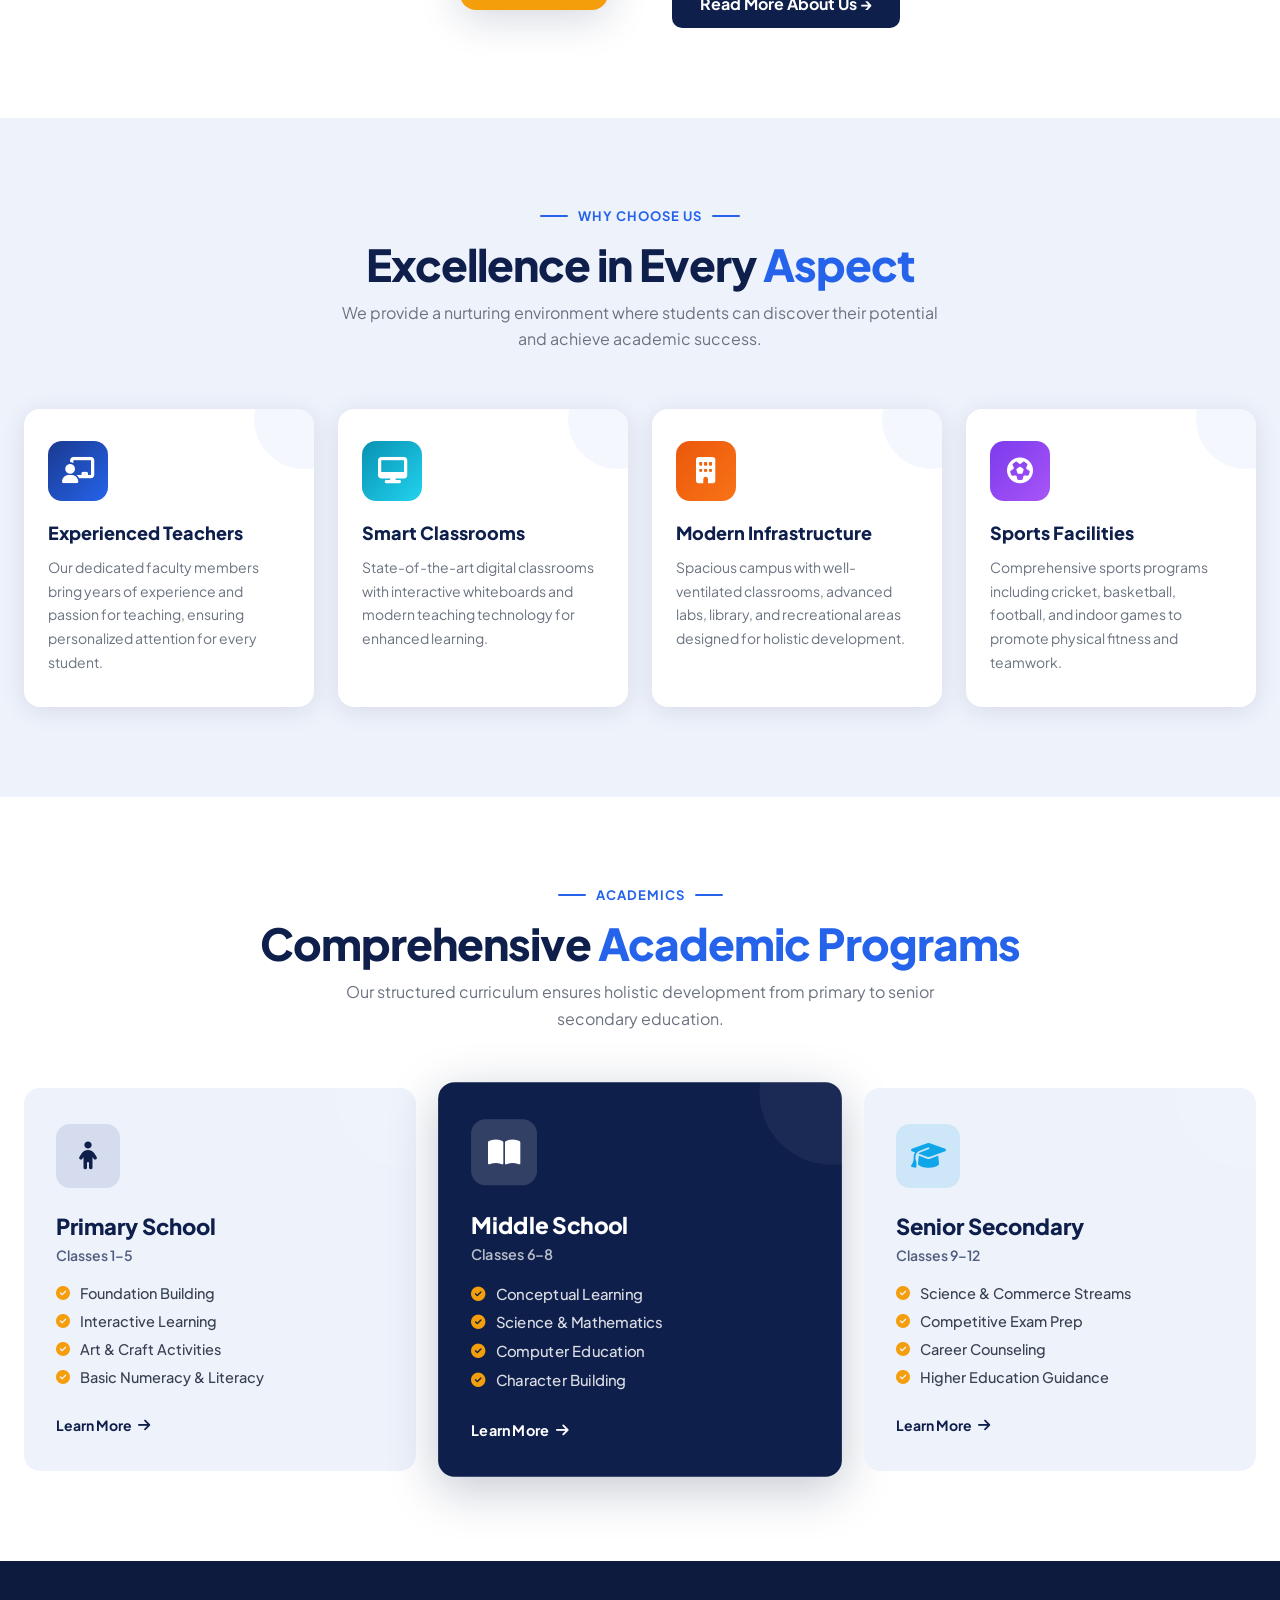
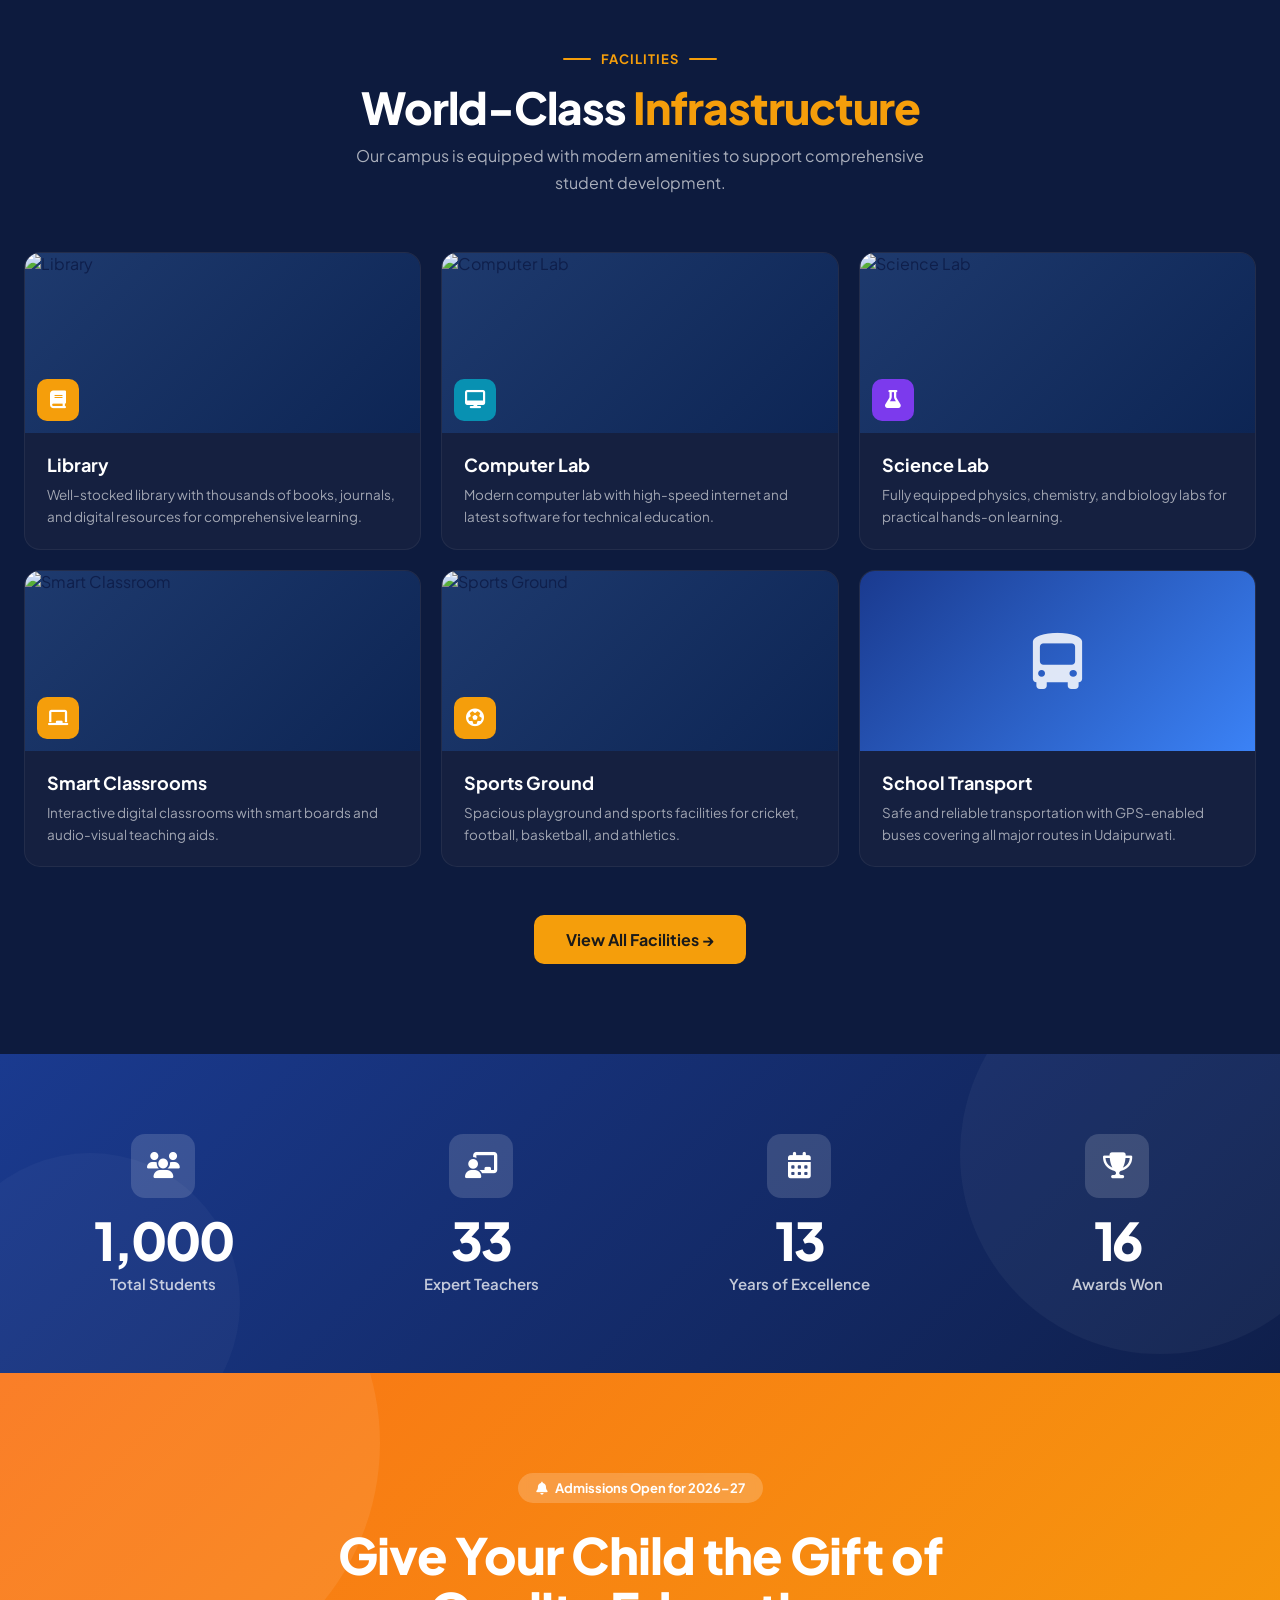
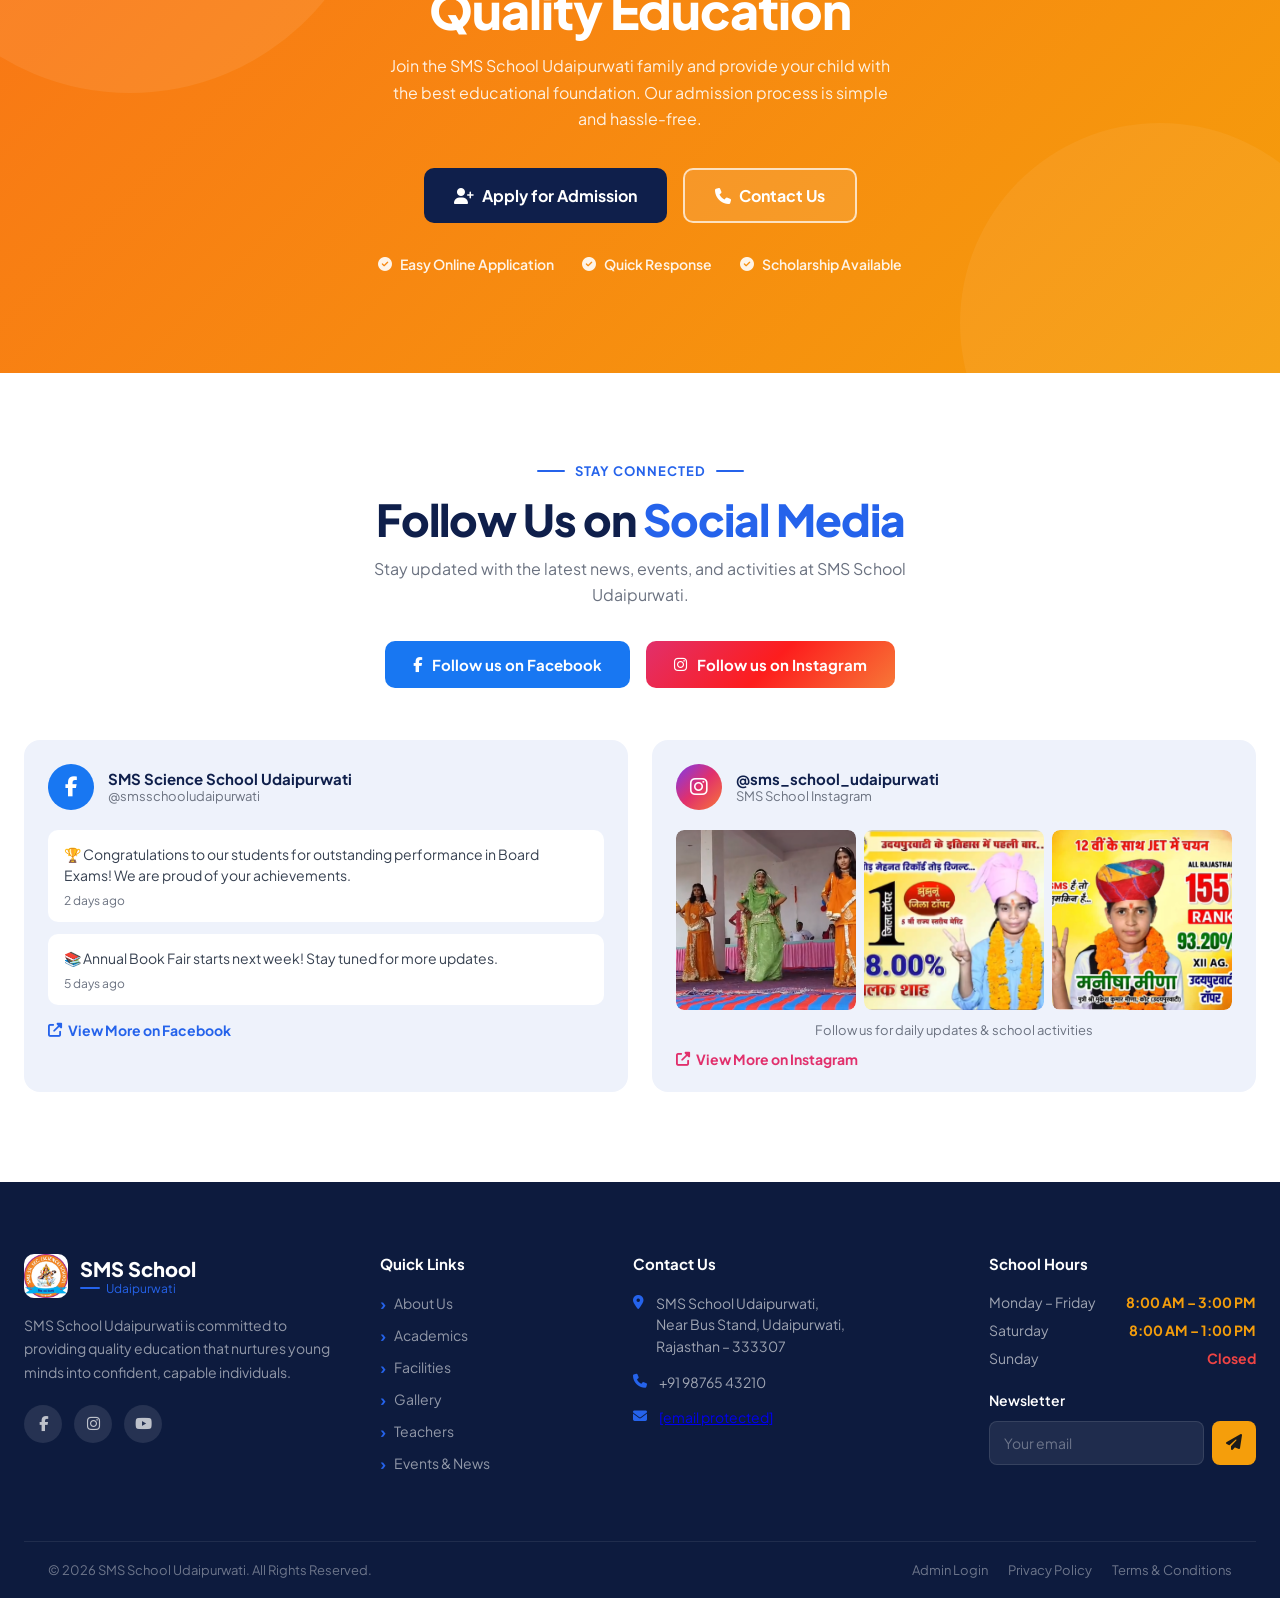
==== commit 491acaa2: "updated 2 time" ====
--- a/index.html
+++ b/index.html
@@ -84,7 +84,7 @@
 
   /* HERO */
   .hero { position: relative; min-height: 88vh; display: flex; align-items: center; overflow: hidden; background: #1a2a5e; }
-  .hero-bg { position: absolute; inset: 0; background: url('https://images.unsplash.com/photo-1522202176988-66273c2fd55f?w=1600&q=80') center/cover no-repeat; opacity: 0.45; }
+  .hero-bg { position: absolute; inset: 0; background: url('images/web-hero5.png') center/cover no-repeat; opacity: 0.45; }
   .hero-overlay { position: absolute; inset: 0; background: linear-gradient(100deg, rgba(10,20,60,0.85) 38%, rgba(10,20,60,0.3) 100%); }
   .hero-content { position: relative; z-index: 2; padding: 80px 24px; max-width: 640px; margin-left: max(24px, calc((100vw - 1280px)/2 + 24px)); }
   .hero-badge { display: inline-flex; align-items: center; gap: 8px; background: var(--gold); color: #1a1a1a; padding: 7px 16px; border-radius: 50px; font-size: 13px; font-weight: 700; margin-bottom: 24px; }
@@ -350,7 +350,7 @@
       <a href="#about" onclick="closeMob()"><span class="icon"><i class="fas fa-school"></i></span> About</a>
       <a href="#academics" onclick="closeMob()"><span class="icon"><i class="fas fa-book-open"></i></span> Academics</a>
       <a href="#facilities" onclick="closeMob()"><span class="icon"><i class="fas fa-building"></i></span> Facilities</a>
-      <a href="#gallery" onclick="closeMob()"><span class="icon"><i class="fas fa-images"></i></span> Gallery</a>
+      <a href="gallery.php" onclick="closeMob()"><span class="icon"><i class="fas fa-images"></i></span> Gallery</a>
       <a href="#contact" onclick="closeMob()"><span class="icon"><i class="fas fa-phone"></i></span> Contact</a>
     </div>
     <div class="mob-cta">
@@ -378,7 +378,7 @@
       <a href="#about">About</a>
       <a href="#academics">Academics</a>
       <a href="#facilities">Facilities</a>
-      <a href="#gallery">Gallery</a>
+      <a href="gallery.php">Gallery</a>
       <a href="#contact">Contact</a>
     </nav>
     <a href="#admissions" class="btn-cta">Secure Your Child's Spot</a>
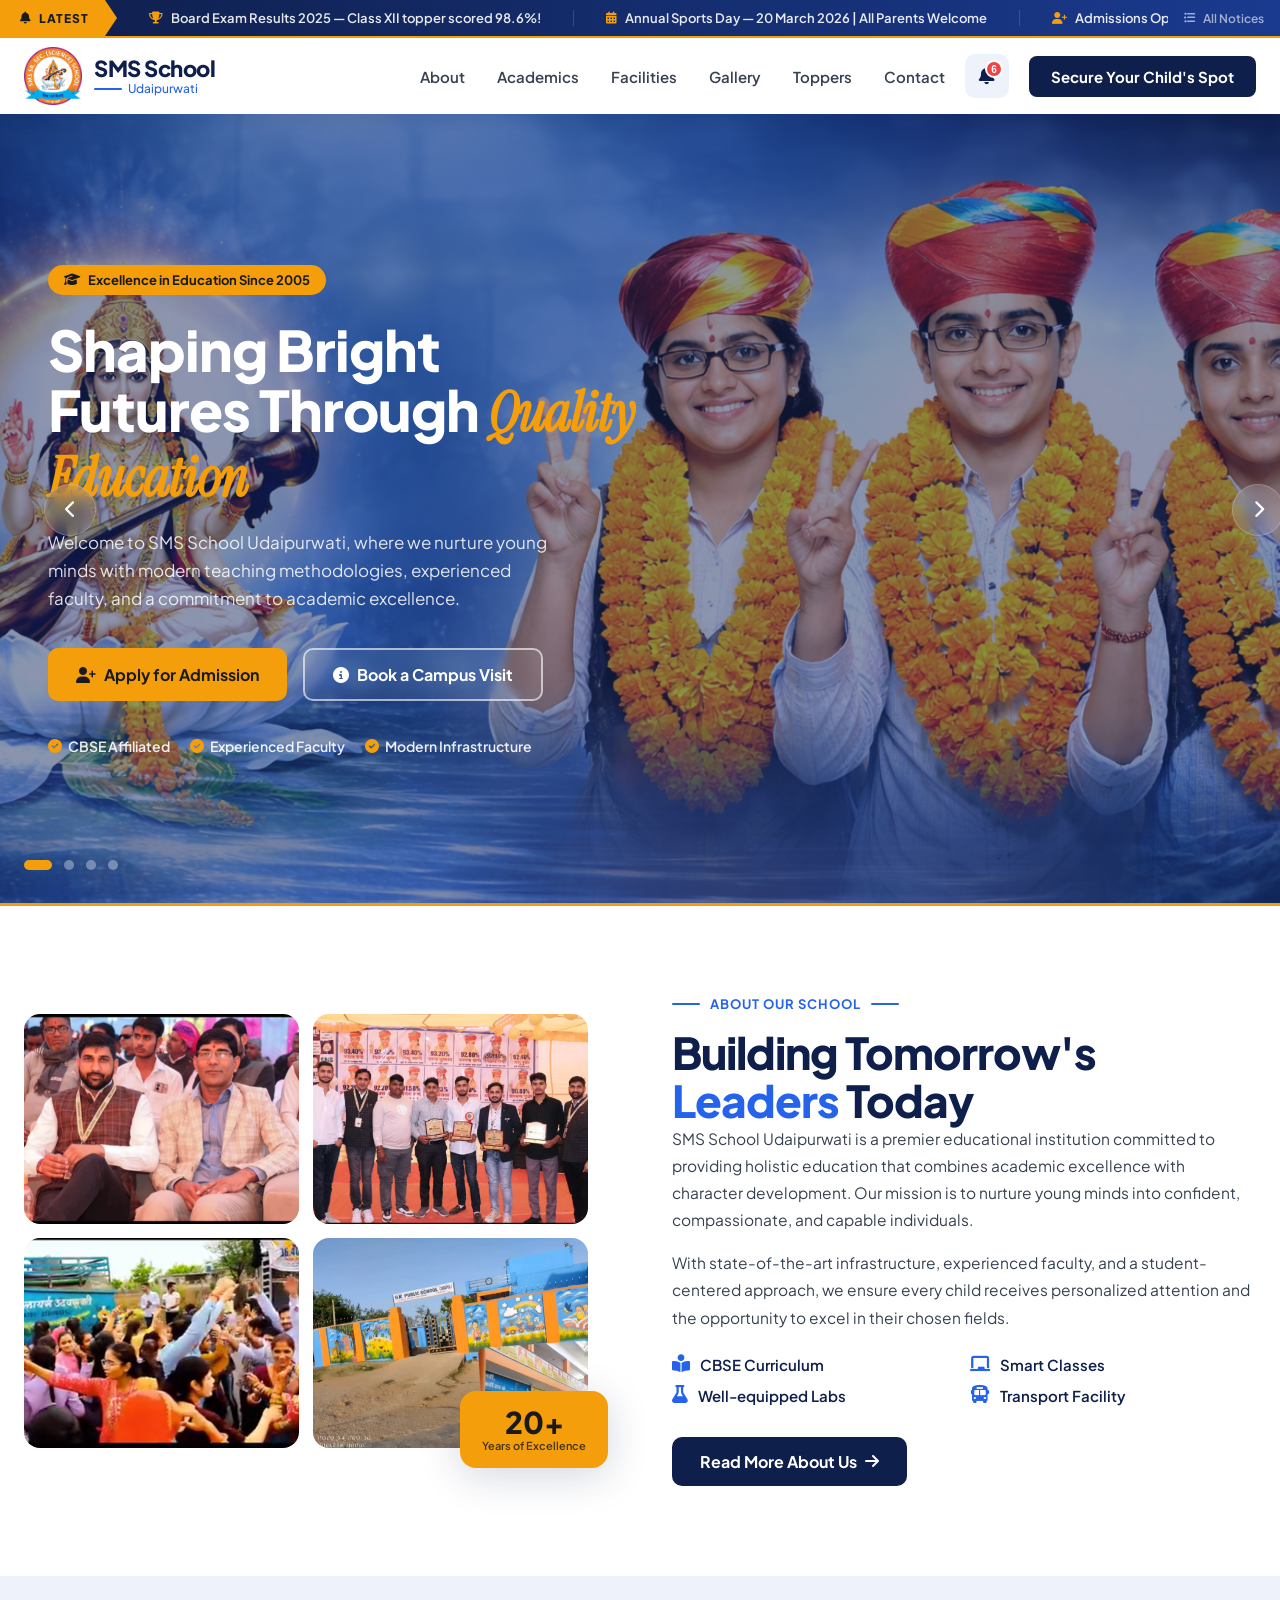
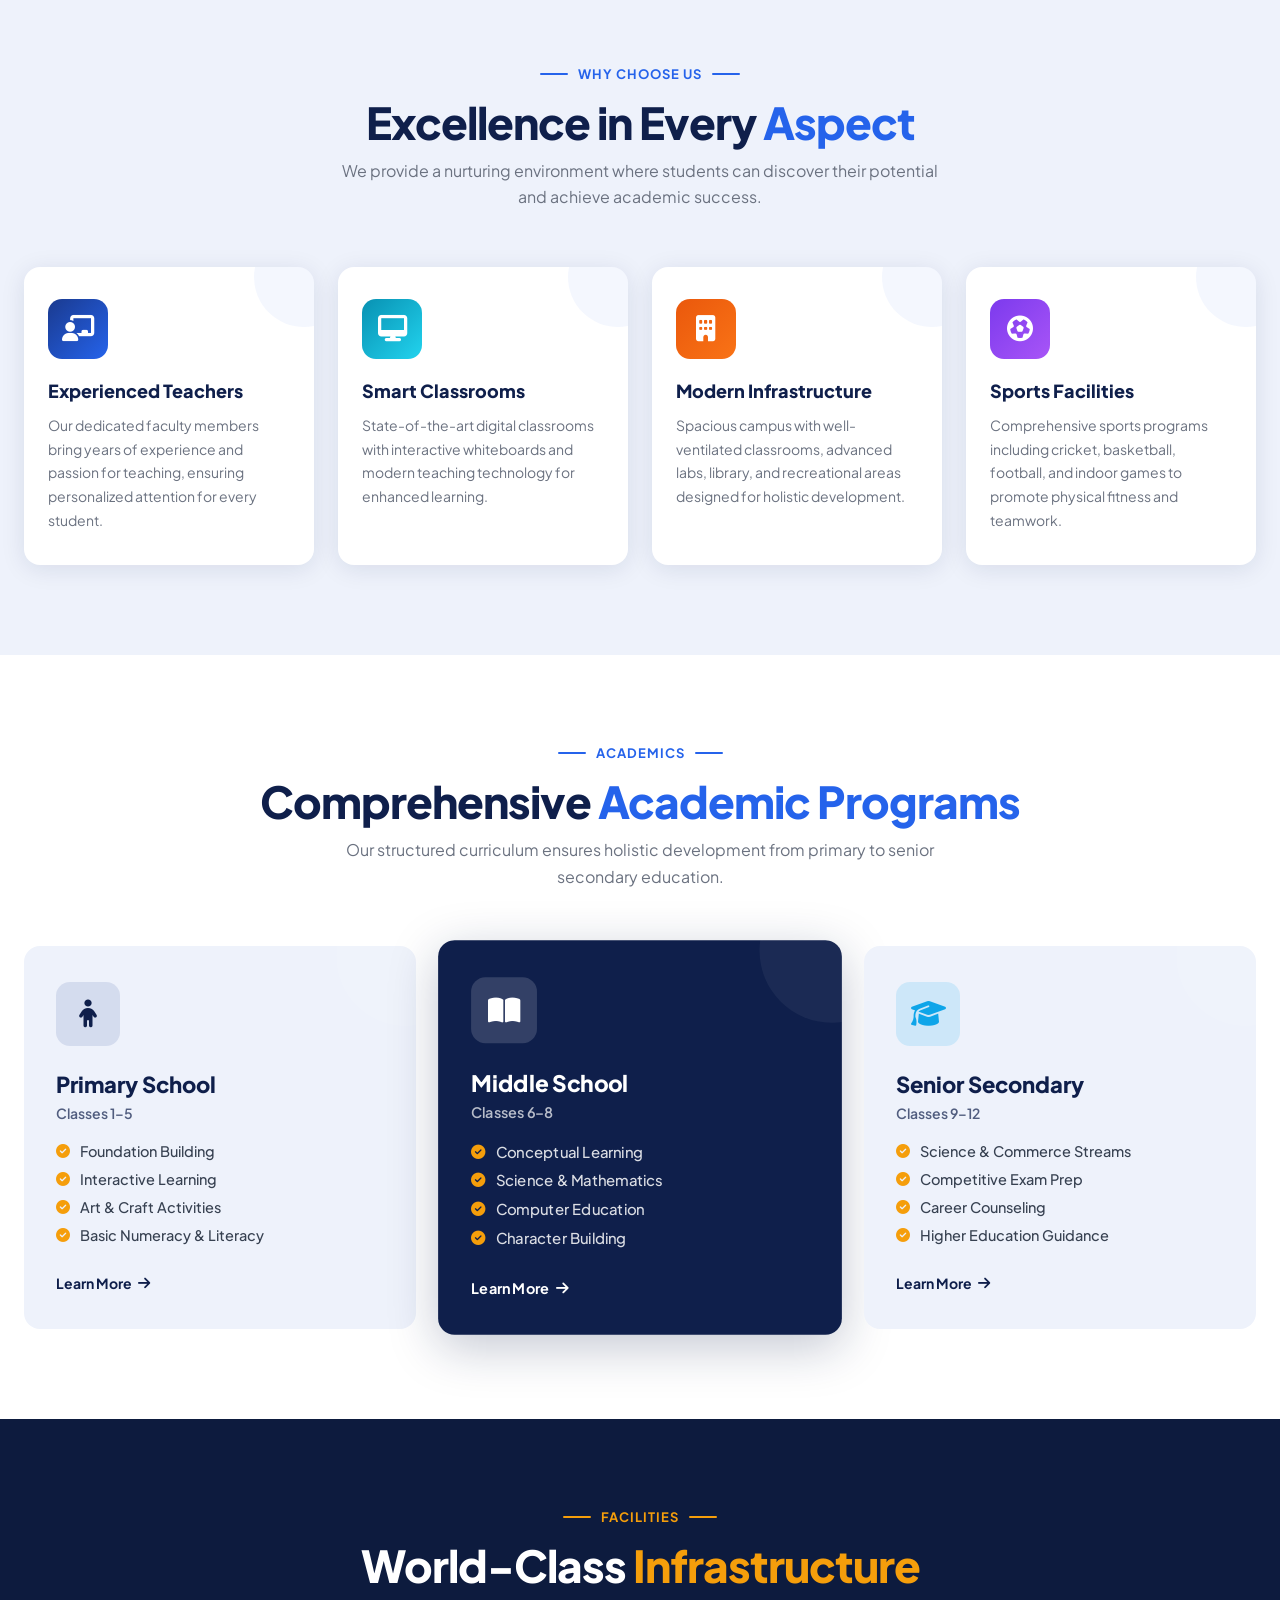
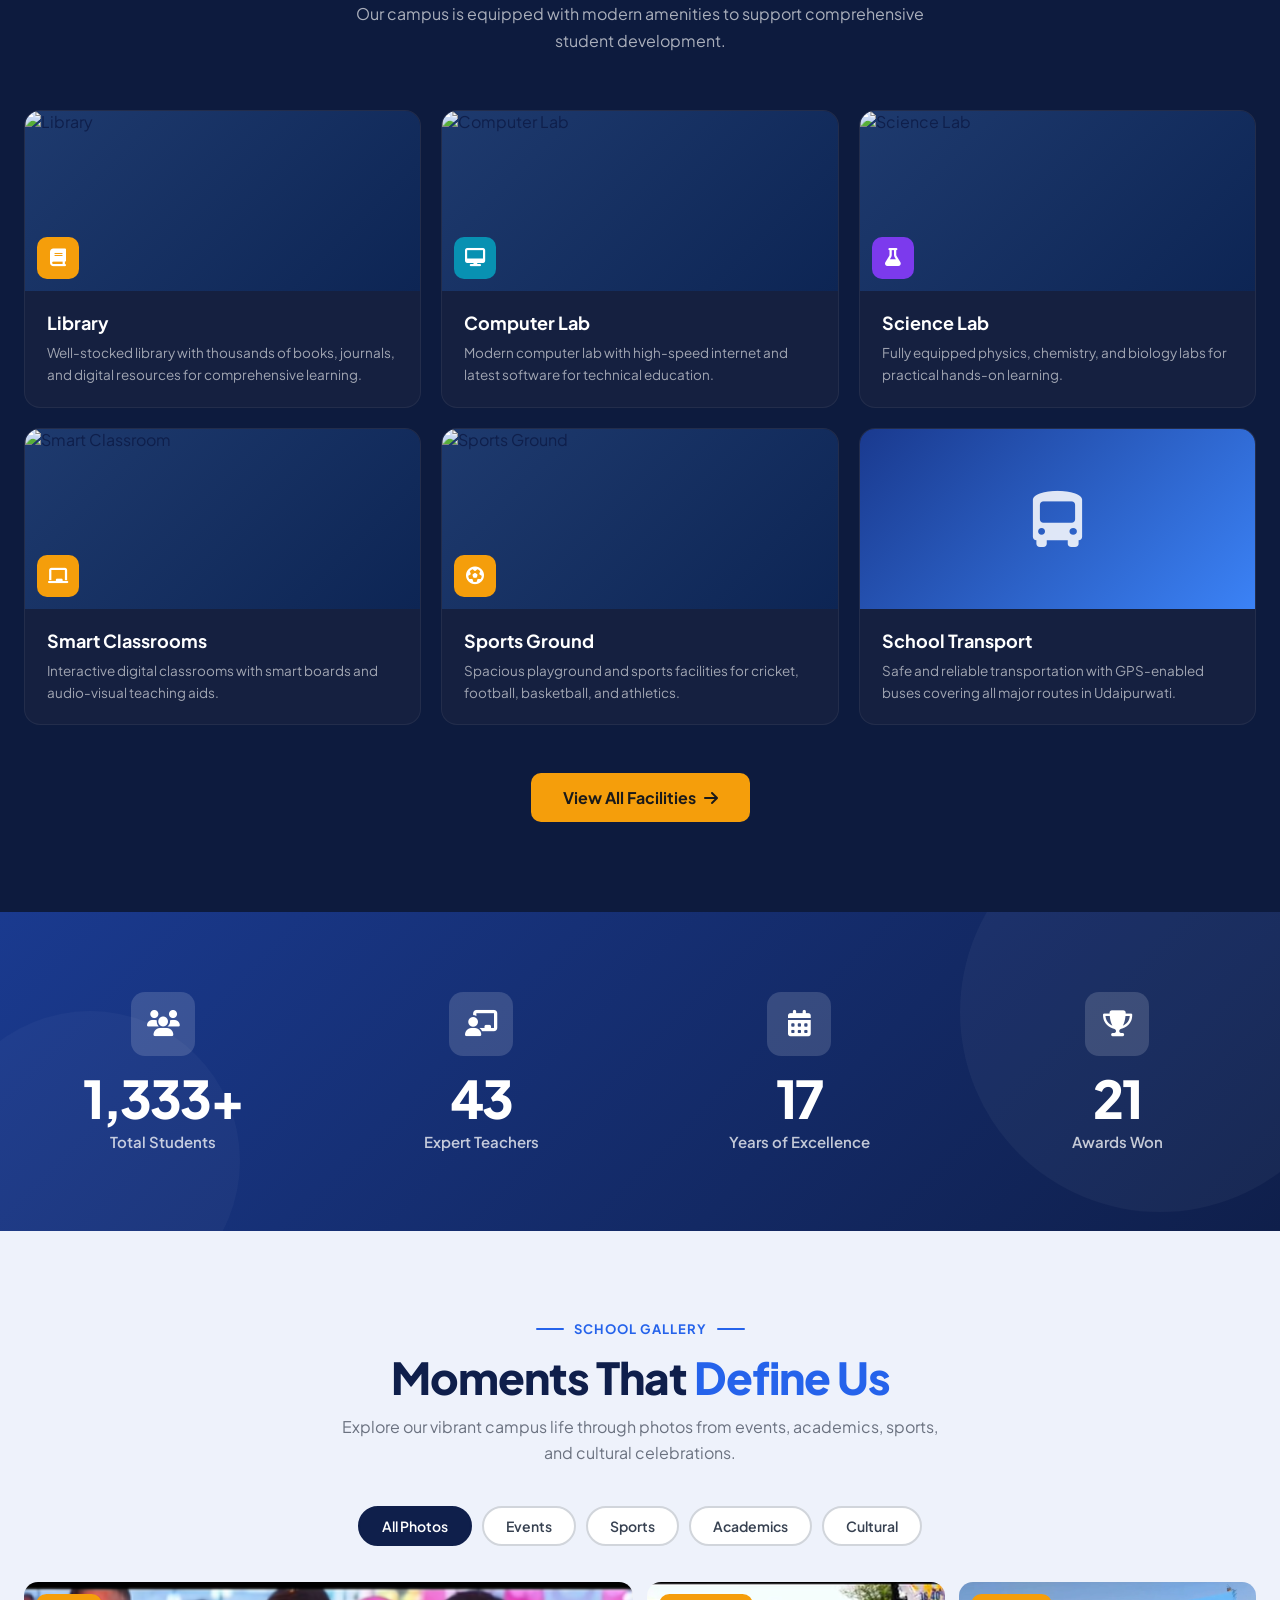
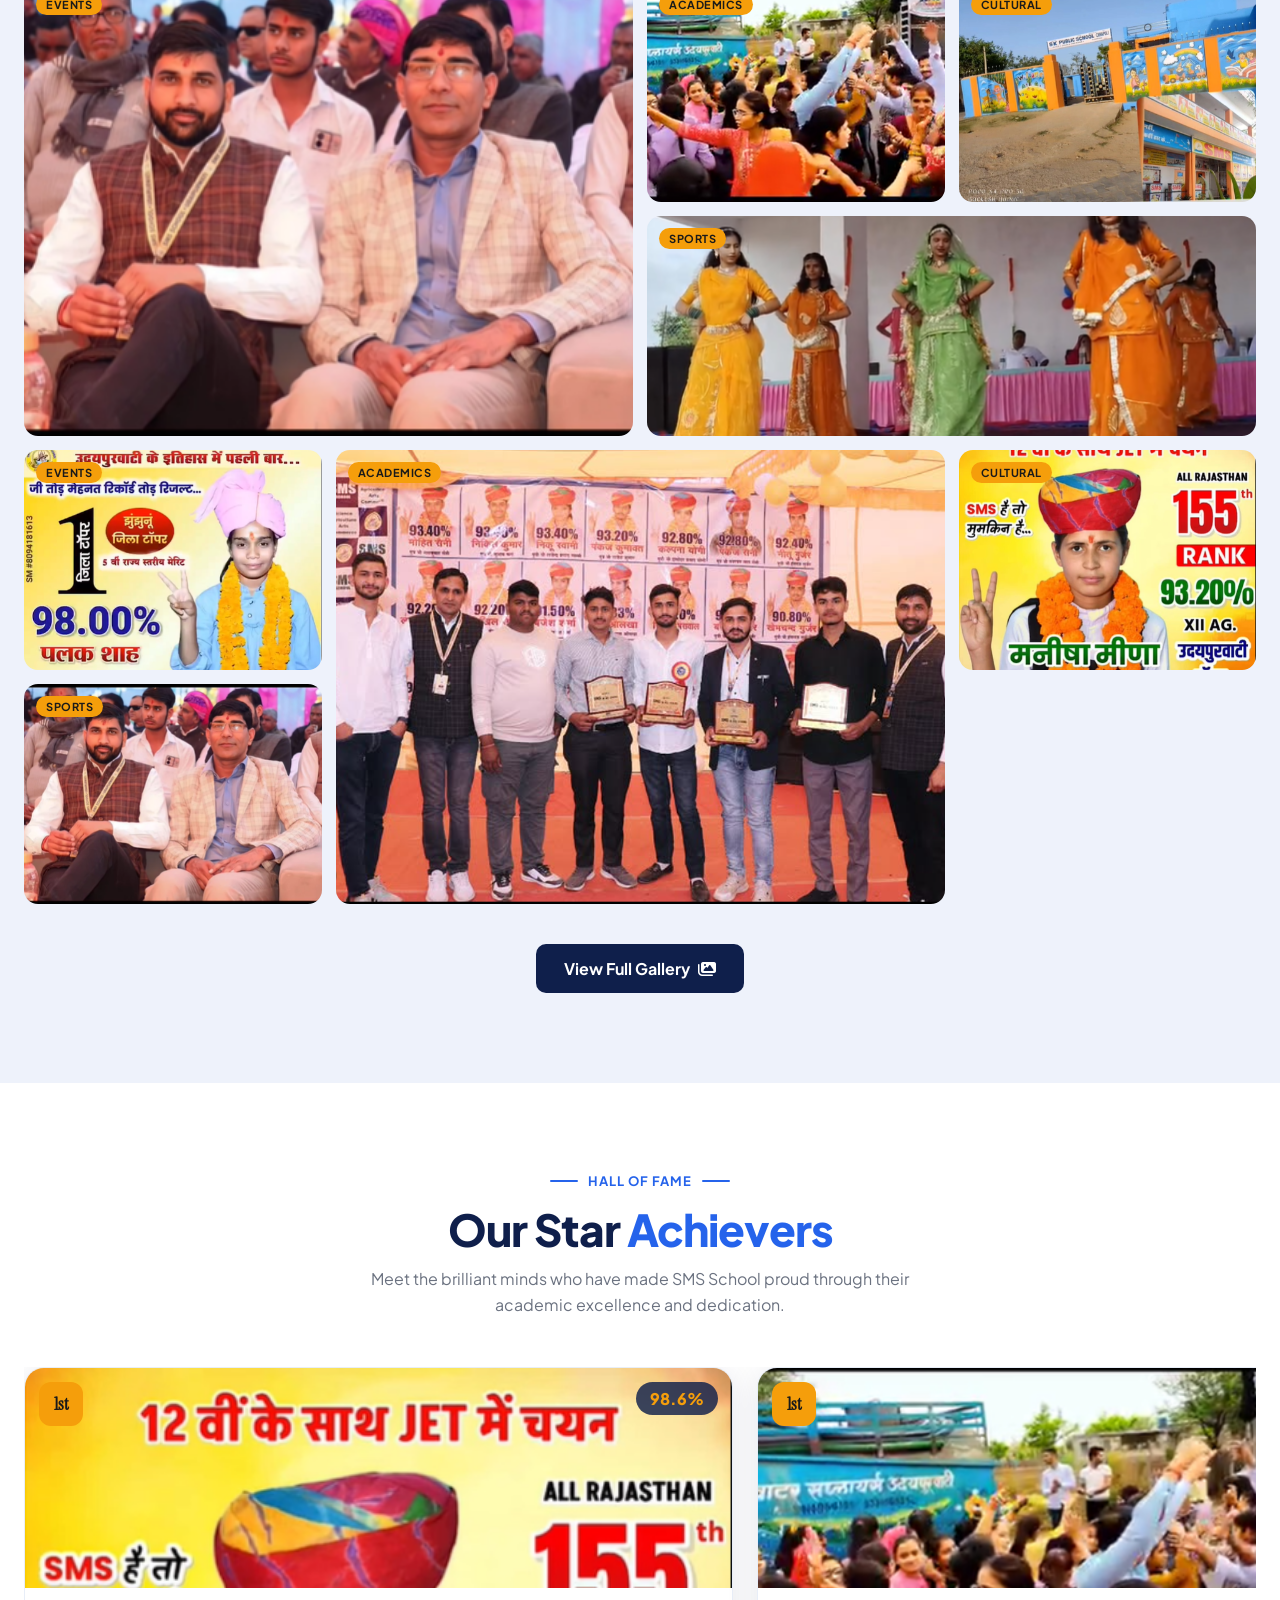
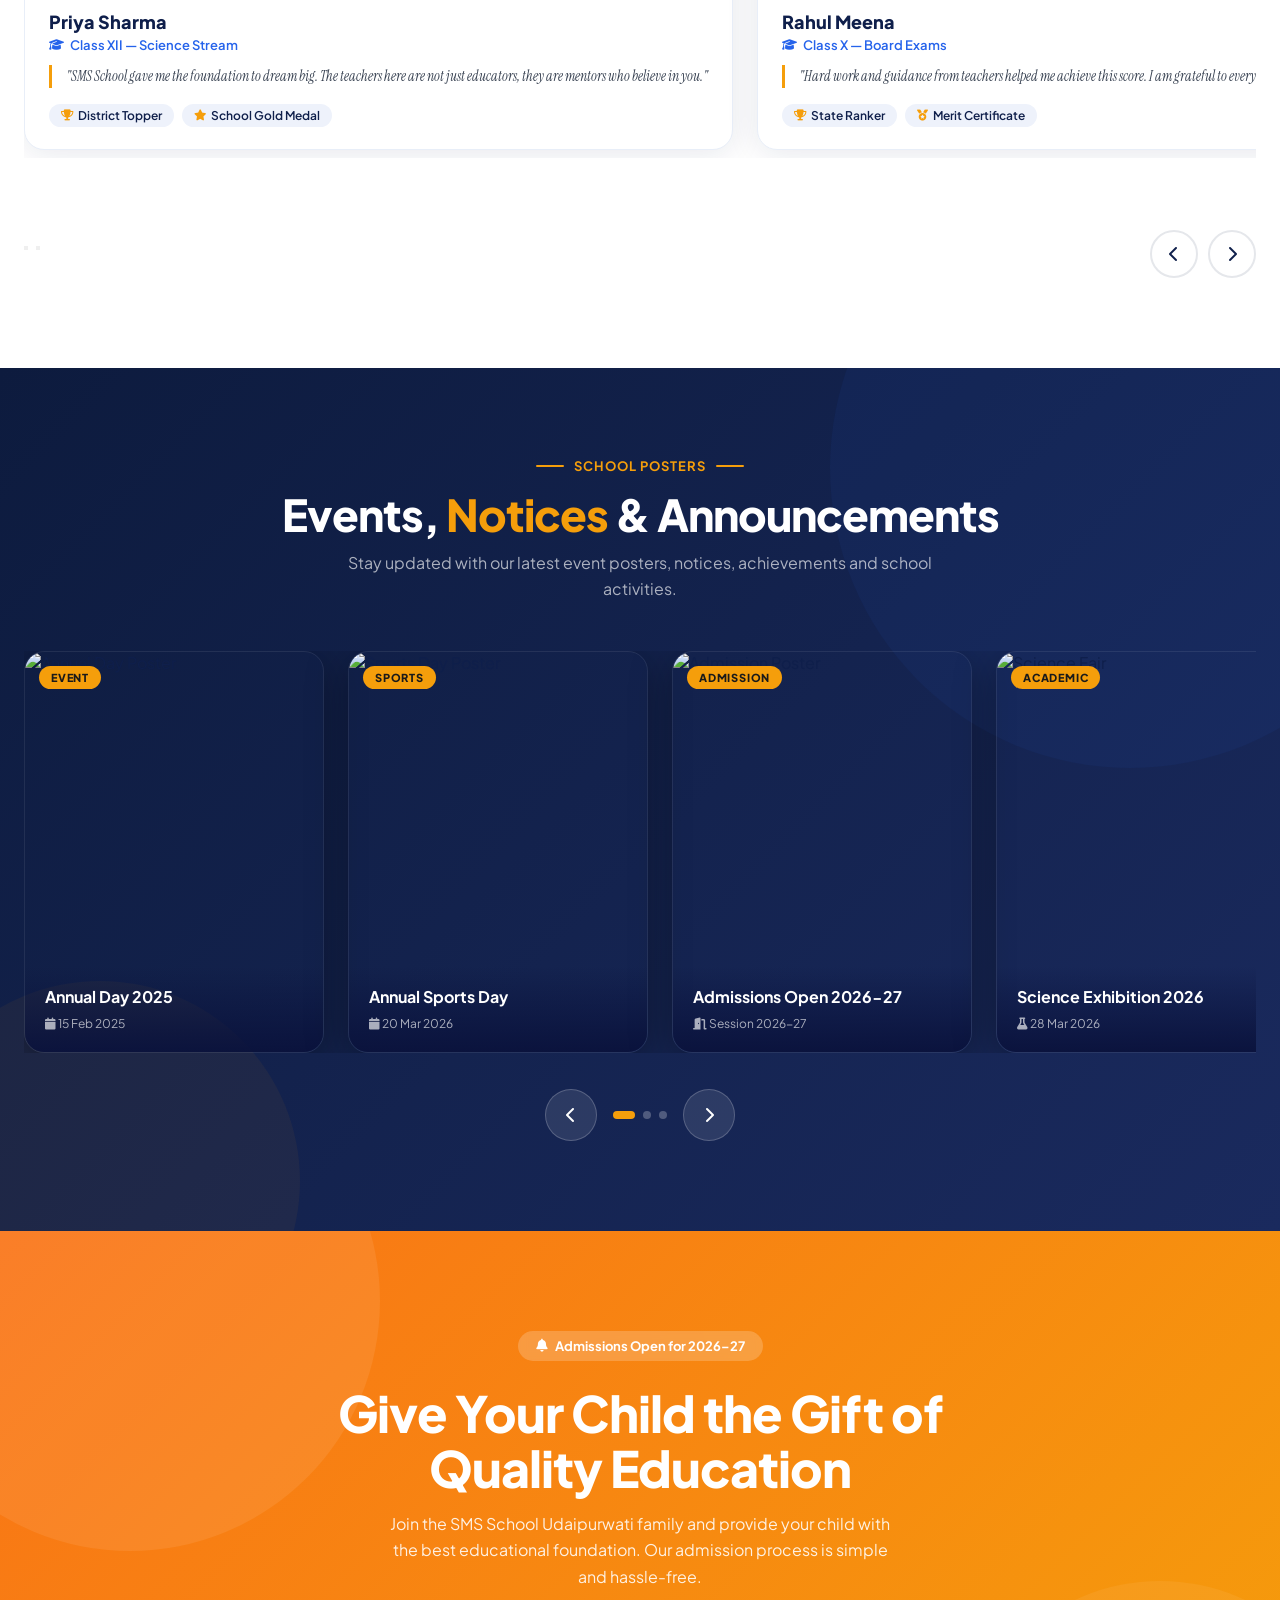
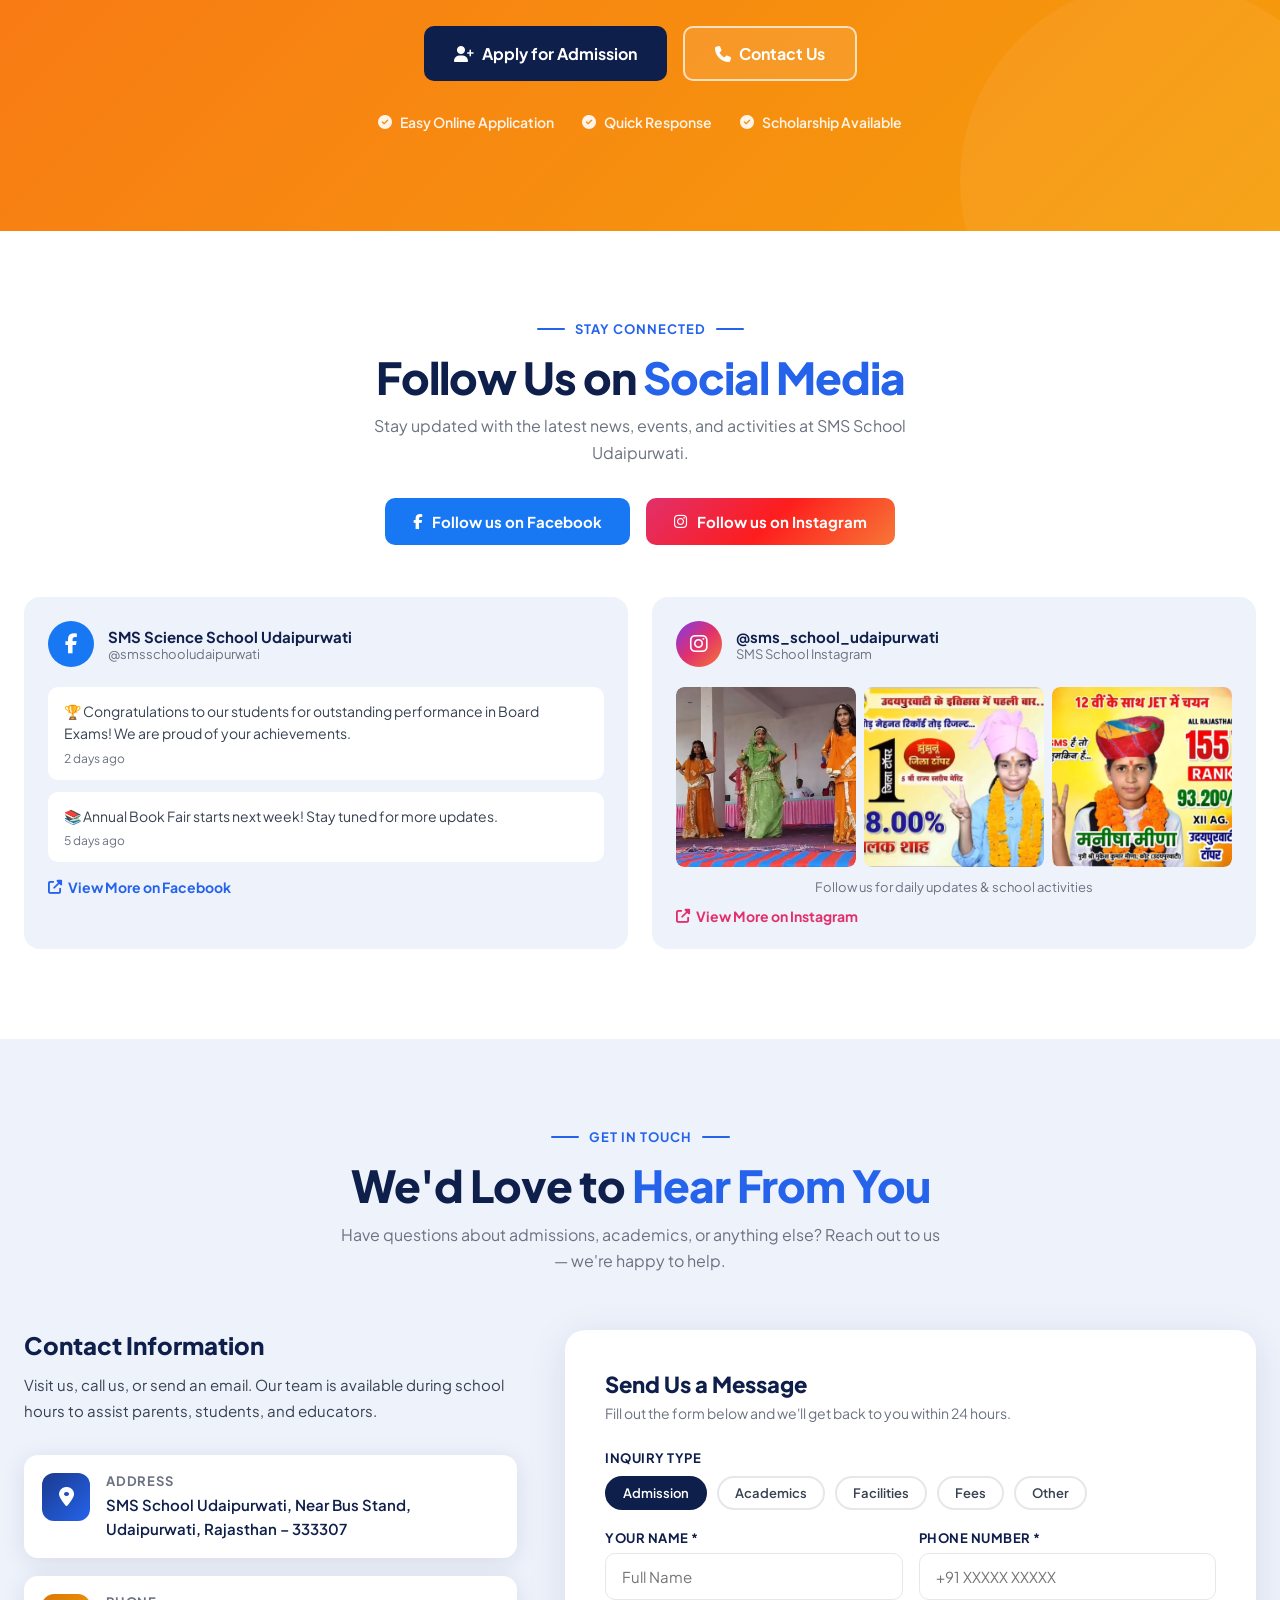
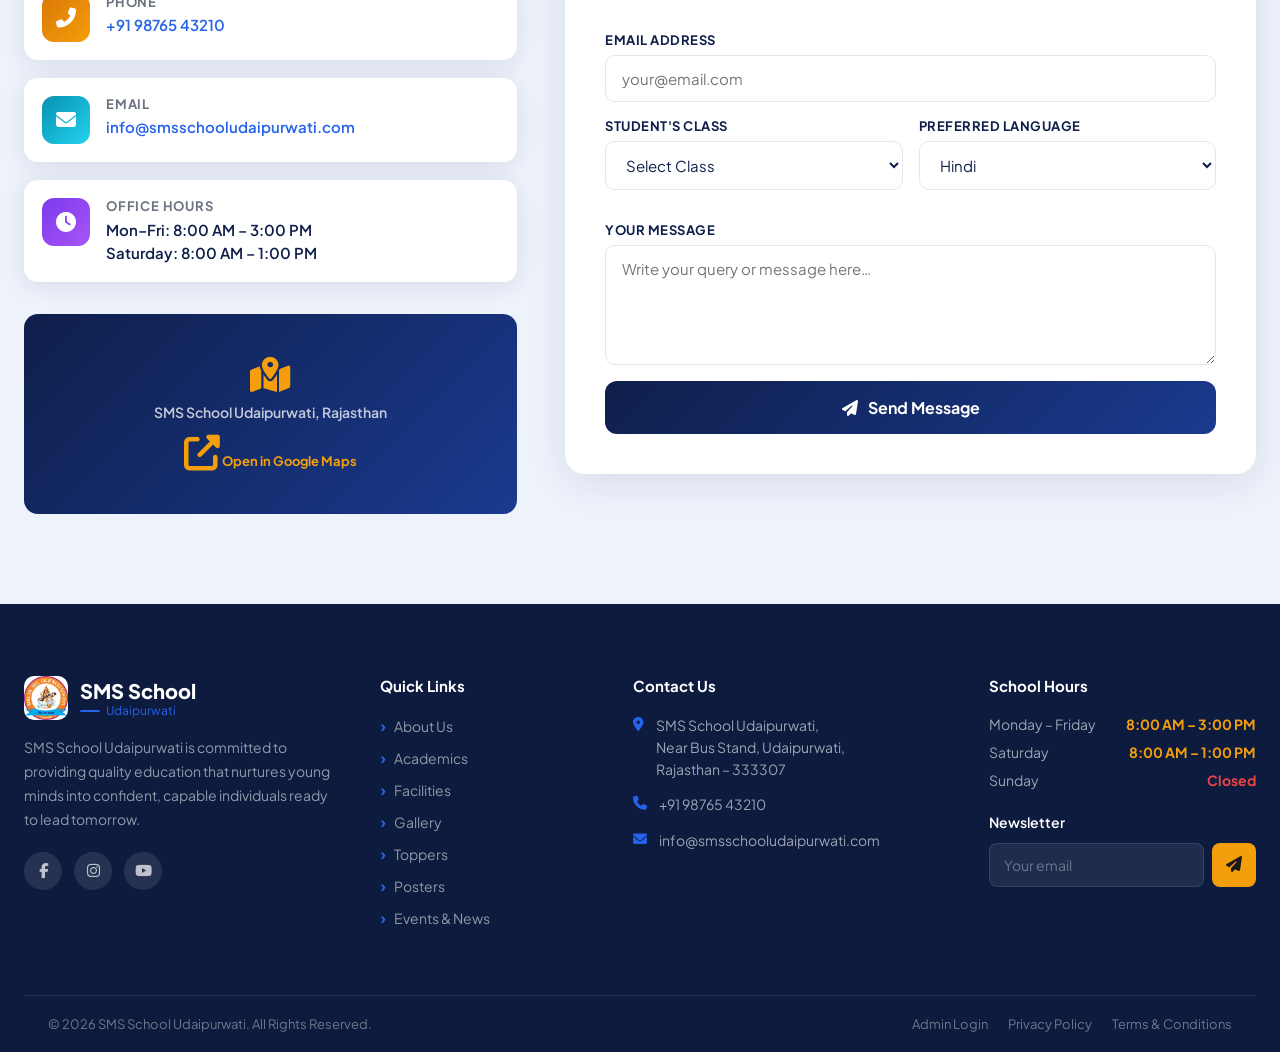
==== commit 4b2dbff9: "new update" ====
--- a/index.html
+++ b/index.html
@@ -10,8 +10,8 @@
 <link href="https://fonts.googleapis.com/css2?family=Plus+Jakarta+Sans:wght@400;500;600;700;800&family=Instrument+Serif:ital@0;1&display=swap" rel="stylesheet">
 <link rel="stylesheet" href="https://cdnjs.cloudflare.com/ajax/libs/font-awesome/6.5.0/css/all.min.css">
 <style>
-  *, *::before, *::after { box-sizing: border-box; margin: 0; padding: 0; }
-  :root {
+*, *::before, *::after { box-sizing: border-box; margin: 0; padding: 0; }
+:root {
     --navy: #0f1f4b; --blue: #1a3a8f; --sky: #2563eb;
     --gold: #f59e0b; --orange: #f97316; --white: #ffffff;
     --bg-light: #eef2fb; --text-dark: #0f1f4b; --text-mid: #374151;
@@ -21,336 +21,1148 @@
     --shadow: 0 4px 24px rgba(15,31,75,0.10);
     --shadow-lg: 0 8px 40px rgba(15,31,75,0.18);
     --radius: 16px;
-  }
-  html { scroll-behavior: smooth; }
-  body { font-family: var(--font-main); color: var(--text-dark); background: #fff; overflow-x: hidden; }
-
-  /* HEADER */
-  header { position: sticky; top: 0; z-index: 1000; background: #fff; box-shadow: 0 2px 16px rgba(15,31,75,0.08); }
-  .header-inner { max-width: 1280px; margin: 0 auto; padding: 0 24px; display: flex; align-items: center; justify-content: space-between; height: 76px; }
-
-  /* ===== LOGO — UPDATED WITH logo2.png ===== */
-  .logo { display: flex; align-items: center; gap: 12px; text-decoration: none; }
-  .logo-img-wrap {
-    width: 58px; height: 58px;
+}
+html { scroll-behavior: smooth; }
+body { font-family: var(--font-main); color: var(--text-dark); background: #fff; overflow-x: hidden; }
+
+/* ─── NOTIFICATION BAR ─── */
+.notif-bar {
+    background: linear-gradient(90deg, var(--navy) 0%, #1a3a8f 100%);
+    padding: 0;
+    overflow: hidden;
+    position: relative;
+    z-index: 1100;
+    border-bottom: 2px solid var(--gold);
+}
+.notif-inner {
+    max-width: 1280px; margin: 0 auto;
+    display: flex; align-items: stretch;
+}
+.notif-label {
+    background: var(--gold);
+    color: #1a1a1a;
+    padding: 10px 20px;
+    font-size: 12px;
+    font-weight: 800;
+    letter-spacing: 1px;
+    text-transform: uppercase;
+    display: flex;
+    align-items: center;
+    gap: 7px;
+    white-space: nowrap;
+    flex-shrink: 0;
+    clip-path: polygon(0 0, calc(100% - 12px) 0, 100% 50%, calc(100% - 12px) 100%, 0 100%);
+    padding-right: 28px;
+}
+.notif-ticker {
+    flex: 1;
+    overflow: hidden;
+    position: relative;
+    display: flex;
+    align-items: center;
+    padding: 10px 0;
+}
+.notif-track {
+    display: flex;
+    gap: 0;
+    animation: notifScroll 35s linear infinite;
+    white-space: nowrap;
+}
+.notif-track:hover { animation-play-state: paused; }
+.notif-item {
+    display: inline-flex;
+    align-items: center;
+    gap: 8px;
+    padding: 0 32px;
+    font-size: 13px;
+    font-weight: 600;
+    color: rgba(255,255,255,0.9);
+    cursor: pointer;
+    transition: color 0.2s;
+    border-right: 1px solid rgba(255,255,255,0.15);
+}
+.notif-item:hover { color: var(--gold); }
+.notif-item i { color: var(--gold); font-size: 12px; }
+@keyframes notifScroll {
+    0% { transform: translateX(0); }
+    100% { transform: translateX(-50%); }
+}
+.notif-btn {
+    background: transparent;
+    border: none;
+    color: rgba(255,255,255,0.6);
+    padding: 0 16px;
+    cursor: pointer;
+    font-size: 14px;
+    display: flex;
+    align-items: center;
+    gap: 7px;
+    font-family: var(--font-main);
+    font-weight: 600;
+    font-size: 12px;
+    white-space: nowrap;
+    transition: color 0.2s;
+    flex-shrink: 0;
+}
+.notif-btn:hover { color: var(--gold); }
+/* Notification Panel */
+.notif-panel-overlay {
+    display: none;
+    position: fixed;
+    inset: 0;
+    z-index: 5000;
+    background: rgba(10,18,50,0.6);
+    backdrop-filter: blur(4px);
+}
+.notif-panel-overlay.open { display: block; }
+.notif-panel {
+    position: absolute;
+    top: 50%;
+    left: 50%;
+    transform: translate(-50%, -50%) scale(0.9);
+    background: #fff;
+    border-radius: 20px;
+    width: 520px;
+    max-width: 95vw;
+    max-height: 80vh;
+    overflow: hidden;
+    box-shadow: 0 24px 80px rgba(15,31,75,0.3);
+    transition: transform 0.3s cubic-bezier(0.34,1.56,0.64,1), opacity 0.3s;
+    opacity: 0;
+    display: flex;
+    flex-direction: column;
+}
+.notif-panel-overlay.open .notif-panel {
+    transform: translate(-50%, -50%) scale(1);
+    opacity: 1;
+}
+.notif-panel-head {
+    background: linear-gradient(135deg, var(--navy), var(--blue));
+    padding: 22px 24px;
+    display: flex;
+    align-items: center;
+    justify-content: space-between;
+    flex-shrink: 0;
+}
+.notif-panel-head h3 { font-size: 18px; font-weight: 800; color: #fff; }
+.notif-panel-head span { font-size: 13px; color: rgba(255,255,255,0.65); margin-left: 8px; }
+.notif-close-btn {
+    background: rgba(255,255,255,0.15);
+    border: none;
+    width: 36px; height: 36px;
+    border-radius: 50%;
+    color: #fff;
+    font-size: 14px;
+    cursor: pointer;
     display: flex; align-items: center; justify-content: center;
+    transition: background 0.2s;
+}
+.notif-close-btn:hover { background: rgba(255,255,255,0.3); }
+.notif-panel-body { flex: 1; overflow-y: auto; padding: 16px; }
+.notif-panel-body::-webkit-scrollbar { width: 5px; }
+.notif-panel-body::-webkit-scrollbar-track { background: #f5f5f5; }
+.notif-panel-body::-webkit-scrollbar-thumb { background: var(--sky); border-radius: 3px; }
+.notif-entry {
+    display: flex;
+    gap: 14px;
+    padding: 16px;
+    border-radius: 12px;
+    margin-bottom: 10px;
+    cursor: pointer;
+    transition: background 0.15s;
+    border: 1px solid #f0f0f0;
+}
+.notif-entry:hover { background: var(--bg-light); }
+.notif-entry.unread { border-left: 3px solid var(--sky); background: #f0f6ff; }
+.notif-entry.unread:hover { background: #dce8ff; }
+.notif-dot {
+    width: 44px; height: 44px;
+    border-radius: 12px;
+    display: flex; align-items: center; justify-content: center;
+    font-size: 18px;
     flex-shrink: 0;
-  }
-  .logo-img-wrap img {
+    color: #fff;
+}
+.notif-dot.exam { background: linear-gradient(135deg, #7c3aed, #a855f7); }
+.notif-dot.event { background: linear-gradient(135deg, #0891b2, #22d3ee); }
+.notif-dot.result { background: linear-gradient(135deg, #059669, #10b981); }
+.notif-dot.holiday { background: linear-gradient(135deg, #f97316, #fb923c); }
+.notif-dot.admission { background: linear-gradient(135deg, #1a3a8f, #2563eb); }
+.notif-dot.sports { background: linear-gradient(135deg, #dc2626, #f87171); }
+.notif-entry-text h4 { font-size: 14px; font-weight: 700; color: var(--navy); margin-bottom: 4px; }
+.notif-entry-text p { font-size: 13px; color: var(--text-muted); line-height: 1.55; }
+.notif-entry-time { font-size: 11px; color: var(--text-muted); margin-top: 6px; display: flex; align-items: center; gap: 4px; }
+.notif-unread-badge {
+    background: var(--sky);
+    color: #fff;
+    font-size: 10px;
+    font-weight: 700;
+    padding: 2px 6px;
+    border-radius: 20px;
+    margin-left: auto;
+    align-self: flex-start;
+    margin-top: 2px;
+    flex-shrink: 0;
+}
+
+/* ─── HEADER ─── */
+header { position: sticky; top: 0; z-index: 1000; background: #fff; box-shadow: 0 2px 16px rgba(15,31,75,0.08); }
+.header-inner { max-width: 1280px; margin: 0 auto; padding: 0 24px; display: flex; align-items: center; justify-content: space-between; height: 76px; }
+.logo { display: flex; align-items: center; gap: 12px; text-decoration: none; }
+.logo-img-wrap { width: 58px; height: 58px; display: flex; align-items: center; justify-content: center; flex-shrink: 0; }
+.logo-img-wrap img { width: 100%; height: 100%; object-fit: contain; display: block; }
+.logo-text { line-height: 1.15; }
+.logo-text .name { font-size: 22px; font-weight: 800; color: var(--navy); letter-spacing: -0.5px; }
+.logo-text .sub { font-size: 12px; font-weight: 500; color: var(--sky); display: flex; align-items: center; gap: 6px; }
+.logo-text .sub::before { content:''; display:block; width:28px; height:2px; background:var(--sky); border-radius:2px; }
+.header-right { display: flex; align-items: center; gap: 20px; }
+nav { display: flex; align-items: center; gap: 32px; }
+nav a { font-size: 15px; font-weight: 600; color: var(--text-mid); text-decoration: none; transition: color 0.2s; }
+nav a:hover { color: var(--navy); }
+.btn-cta { background: var(--navy); color: #fff; padding: 11px 22px; border-radius: 8px; font-size: 15px; font-weight: 700; text-decoration: none; transition: background 0.2s, transform 0.2s; white-space: nowrap; }
+.btn-cta:hover { background: var(--blue); transform: translateY(-1px); }
+.header-notif-btn {
+    position: relative;
+    background: var(--bg-light);
+    border: none;
+    width: 44px; height: 44px;
+    border-radius: 10px;
+    font-size: 18px;
+    color: var(--navy);
+    cursor: pointer;
+    display: flex; align-items: center; justify-content: center;
+    transition: background 0.2s;
+}
+.header-notif-btn:hover { background: #dce8ff; }
+.header-notif-btn .badge {
+    position: absolute;
+    top: 6px; right: 6px;
+    width: 18px; height: 18px;
+    background: #ef4444;
+    border-radius: 50%;
+    font-size: 10px;
+    font-weight: 700;
+    color: #fff;
+    display: flex; align-items: center; justify-content: center;
+    border: 2px solid #fff;
+}
+.hamburger { display: none; background: none; border: 2px solid #e5e7eb; width: 44px; height: 44px; border-radius: 10px; font-size: 20px; color: var(--navy); cursor: pointer; align-items: center; justify-content: center; transition: background 0.2s, border-color 0.2s; }
+.hamburger:hover { background: var(--bg-light); border-color: var(--sky); }
+
+/* ─── MOBILE NAV ─── */
+.mob-overlay { display: none; position: fixed; inset: 0; z-index: 2000; background: rgba(10,18,50,0.55); backdrop-filter: blur(3px); }
+.mob-overlay.open { display: block; }
+.mob-drawer { position: absolute; top: 0; left: 0; width: 300px; max-width: 85vw; height: 100%; background: #fff; display: flex; flex-direction: column; transform: translateX(-100%); transition: transform 0.3s cubic-bezier(0.4,0,0.2,1); box-shadow: 4px 0 40px rgba(15,31,75,0.2); overflow-y: auto; }
+.mob-overlay.open .mob-drawer { transform: translateX(0); }
+.mob-head { display: flex; align-items: center; justify-content: space-between; padding: 16px 18px; background: var(--navy); flex-shrink: 0; }
+.mob-head-logo { display: flex; align-items: center; gap: 10px; }
+.mob-logo-img { width: 44px; height: 44px; border-radius: 9px; overflow: hidden; flex-shrink: 0; }
+.mob-logo-img img { width: 100%; height: 100%; object-fit: cover; }
+.mob-head-logo .ln { font-size: 15px; font-weight: 800; color: #fff; line-height: 1.1; }
+.mob-head-logo .ls { font-size: 11px; color: rgba(255,255,255,0.6); }
+.mob-close { background: rgba(255,255,255,0.15); border: none; width: 36px; height: 36px; border-radius: 8px; color: #fff; font-size: 16px; cursor: pointer; display: flex; align-items: center; justify-content: center; transition: background 0.2s; }
+.mob-close:hover { background: rgba(255,255,255,0.3); }
+.mob-links { flex: 1; padding: 8px 0; }
+.mob-links a { display: flex; align-items: center; gap: 14px; padding: 14px 20px; font-size: 16px; font-weight: 600; color: var(--text-mid); text-decoration: none; border-bottom: 1px solid #f5f5f5; transition: background 0.15s, color 0.15s, padding-left 0.2s; }
+.mob-links a:last-child { border-bottom: none; }
+.mob-links a .icon { width: 38px; height: 38px; border-radius: 9px; background: var(--bg-light); display: flex; align-items: center; justify-content: center; font-size: 15px; color: var(--sky); flex-shrink: 0; transition: background 0.15s, color 0.15s; }
+.mob-links a:hover { background: var(--bg-light); color: var(--navy); padding-left: 26px; }
+.mob-links a:hover .icon { background: var(--sky); color: #fff; }
+.mob-cta { padding: 14px 18px 20px; border-top: 1px solid #f0f0f0; flex-shrink: 0; }
+.mob-cta a { display: flex; align-items: center; justify-content: center; gap: 10px; background: var(--navy); color: #fff; padding: 15px; border-radius: 12px; font-size: 15px; font-weight: 700; text-decoration: none; transition: background 0.2s, transform 0.2s; }
+.mob-cta a:hover { background: var(--blue); transform: translateY(-1px); }
+
+/* ─── HERO CAROUSEL ─── */
+.hero {
+    position: relative;
+    height: 88vh;
+    min-height: 580px;
+    overflow: hidden;
+    background: #1a2a5e;
+}
+.hero-slides {
+    position: absolute;
+    inset: 0;
+    display: flex;
+    transition: transform 0.9s cubic-bezier(0.77, 0, 0.175, 1);
+}
+.hero-slide {
+    min-width: 100%;
+    height: 100%;
+    position: relative;
+    overflow: hidden;
+}
+.hero-slide-bg {
+    position: absolute;
+    inset: 0;
+    background-size: cover;
+    background-position: center;
+    transform: scale(1.08);
+    transition: transform 8s ease;
+    opacity: 0.5;
+}
+.hero-slide.active .hero-slide-bg { transform: scale(1); }
+.hero-slide-overlay {
+    position: absolute;
+    inset: 0;
+}
+.slide-1 .hero-slide-overlay { background: linear-gradient(100deg, rgba(10,20,60,0.88) 38%, rgba(10,20,60,0.3) 100%); }
+.slide-2 .hero-slide-overlay { background: linear-gradient(100deg, rgba(15,31,75,0.88) 35%, rgba(15,31,75,0.25) 100%); }
+.slide-3 .hero-slide-overlay { background: linear-gradient(100deg, rgba(26,58,143,0.88) 38%, rgba(26,58,143,0.2) 100%); }
+.slide-4 .hero-slide-overlay { background: linear-gradient(100deg, rgba(10,20,60,0.85) 35%, rgba(245,158,11,0.15) 100%); }
+.slide-1 .hero-slide-bg { background-image: url('images/web-hero5.png'); }
+.slide-2 .hero-slide-bg { background-image: url('images/group-img.png'); }
+.slide-3 .hero-slide-bg { background-image: url('images/insta-A.png'); }
+.slide-4 .hero-slide-bg { background-image: url('images/insta-B.png'); }
+.hero-slide-content {
+    position: relative;
+    z-index: 2;
+    padding: 80px 24px;
+    max-width: 640px;
+    margin-left: max(24px, calc((100vw - 1280px)/2 + 24px));
+    height: 100%;
+    display: flex;
+    flex-direction: column;
+    justify-content: center;
+    opacity: 0;
+    transform: translateY(30px);
+    transition: opacity 0.7s ease 0.3s, transform 0.7s ease 0.3s;
+}
+.hero-slide.active .hero-slide-content { opacity: 1; transform: translateY(0); }
+.hero-badge { display: inline-flex; align-items: center; gap: 8px; background: var(--gold); color: #1a1a1a; padding: 7px 16px; border-radius: 50px; font-size: 13px; font-weight: 700; margin-bottom: 24px; align-self: flex-start; }
+.hero-slide-content h1 { font-size: clamp(32px,4.5vw,56px); font-weight: 800; line-height: 1.08; color: #fff; margin-bottom: 20px; letter-spacing: -1px; }
+.hero-slide-content h1 .accent { color: var(--gold); font-style: italic; font-family: var(--font-serif); }
+.hero-slide-content p { font-size: 17px; color: rgba(255,255,255,0.85); line-height: 1.65; margin-bottom: 36px; max-width: 500px; }
+.hero-btns { display: flex; gap: 16px; flex-wrap: wrap; margin-bottom: 36px; }
+.btn-primary { display: inline-flex; align-items: center; gap: 8px; background: var(--gold); color: #1a1a1a; padding: 14px 28px; border-radius: 10px; font-size: 16px; font-weight: 700; text-decoration: none; transition: all 0.2s; }
+.btn-primary:hover { background: #e08e00; transform: translateY(-2px); box-shadow: 0 8px 24px rgba(245,158,11,0.4); }
+.btn-outline { display: inline-flex; align-items: center; gap: 8px; border: 2px solid rgba(255,255,255,0.6); color: #fff; padding: 14px 28px; border-radius: 10px; font-size: 16px; font-weight: 700; text-decoration: none; transition: all 0.2s; background: rgba(255,255,255,0.08); backdrop-filter: blur(4px); }
+.btn-outline:hover { background: rgba(255,255,255,0.2); border-color: #fff; }
+.hero-tags { display: flex; gap: 20px; flex-wrap: wrap; }
+.hero-tag { display: flex; align-items: center; gap: 6px; color: rgba(255,255,255,0.9); font-size: 14px; font-weight: 600; }
+.hero-tag i { color: var(--gold); }
+
+/* Hero Nav */
+.hero-nav {
+    position: absolute;
+    bottom: 36px;
+    left: max(24px, calc((100vw - 1280px)/2 + 24px));
+    z-index: 10;
+    display: flex;
+    align-items: center;
+    gap: 12px;
+}
+.hero-dot {
+    width: 10px; height: 10px;
+    border-radius: 50%;
+    background: rgba(255,255,255,0.35);
+    border: none;
+    cursor: pointer;
+    transition: all 0.3s;
+    padding: 0;
+}
+.hero-dot.active { background: var(--gold); width: 28px; border-radius: 5px; }
+.hero-arrows {
+    position: absolute;
+    top: 50%;
+    transform: translateY(-50%);
+    z-index: 10;
+    width: 100%;
+    display: flex;
+    justify-content: space-between;
+    padding: 0 20px;
+    pointer-events: none;
+}
+.hero-arrow {
+    pointer-events: all;
+    width: 52px; height: 52px;
+    border-radius: 50%;
+    background: rgba(255,255,255,0.12);
+    backdrop-filter: blur(8px);
+    border: 1px solid rgba(255,255,255,0.2);
+    color: #fff;
+    font-size: 18px;
+    cursor: pointer;
+    display: flex; align-items: center; justify-content: center;
+    transition: all 0.2s;
+}
+.hero-arrow:hover { background: var(--gold); border-color: var(--gold); color: #1a1a1a; transform: scale(1.08); }
+.hero-progress {
+    position: absolute;
+    bottom: 0;
+    left: 0;
+    height: 3px;
+    background: var(--gold);
+    width: 0%;
+    transition: width 0.1s linear;
+    z-index: 10;
+}
+
+/* ─── SECTION COMMONS ─── */
+section { padding: 90px 24px; }
+.container { max-width: 1280px; margin: 0 auto; }
+.section-label { display: flex; align-items: center; gap: 10px; font-size: 13px; font-weight: 700; color: var(--sky); text-transform: uppercase; letter-spacing: 1px; margin-bottom: 16px; }
+.section-label::before, .section-label::after { content:''; display:block; height:2px; width:28px; background:var(--sky); border-radius:2px; }
+.section-label.center { justify-content: center; }
+.section-label.light { color: var(--gold); }
+.section-label.light::before, .section-label.light::after { background: var(--gold); }
+.section-title { font-size: clamp(28px,4vw,44px); font-weight: 800; line-height: 1.1; color: var(--navy); letter-spacing: -1px; }
+.section-title .blue { color: var(--sky); }
+.section-title .gold { color: var(--gold); }
+.section-title.white { color: #fff; }
+.section-subtitle { font-size: 16px; color: var(--text-muted); line-height: 1.65; margin-top: 12px; max-width: 600px; }
+.section-subtitle.center { margin: 12px auto 0; text-align: center; }
+.text-center { text-align: center; }
+
+/* ─── ABOUT ─── */
+.about-section { background: #fff; }
+.about-grid { display: grid; grid-template-columns: 1fr 1fr; gap: 64px; align-items: center; }
+.about-images { display: grid; grid-template-columns: 1fr 1fr; grid-template-rows: 210px 210px; gap: 14px; position: relative; padding-bottom: 20px; padding-right: 20px; }
+.about-images img { width: 100%; height: 100%; border-radius: var(--radius); object-fit: cover; transition: transform 0.35s ease, box-shadow 0.35s ease; display: block; }
+.about-images img:hover { transform: scale(1.04); box-shadow: var(--shadow-lg); }
+.about-badge { position: absolute; bottom: 0; right: 0; background: var(--gold); color: #1a1a1a; padding: 16px 22px; border-radius: var(--radius); font-weight: 800; text-align: center; box-shadow: var(--shadow-lg); z-index: 2; }
+.about-badge .num { font-size: 30px; line-height: 1; }
+.about-badge .lbl { font-size: 11px; font-weight: 600; opacity: 0.8; margin-top: 2px; }
+.about-text p { color: var(--text-mid); line-height: 1.75; margin-bottom: 16px; font-size: 15.5px; }
+.about-features { display: grid; grid-template-columns: 1fr 1fr; gap: 12px; margin: 24px 0 32px; }
+.about-feat { display: flex; align-items: center; gap: 10px; font-size: 15px; font-weight: 600; color: var(--navy); }
+.about-feat i { color: var(--sky); font-size: 18px; }
+.btn-dark { display: inline-flex; align-items: center; gap: 8px; background: var(--navy); color: #fff; padding: 14px 28px; border-radius: 10px; font-size: 16px; font-weight: 700; text-decoration: none; transition: all 0.2s; }
+.btn-dark:hover { background: var(--blue); transform: translateY(-2px); box-shadow: var(--shadow-lg); }
+
+
+/* WHY CHOOSE */
+    .why-section { background: var(--bg-light); }
+    .why-grid { display: grid; grid-template-columns: repeat(4, 1fr); gap: 24px; margin-top: 56px; }
+    .why-card { background: #fff; border-radius: var(--radius); padding: 32px 24px; box-shadow: var(--shadow); transition: transform 0.25s cubic-bezier(0.34,1.56,0.64,1), box-shadow 0.25s; cursor: pointer; user-select: none; position: relative; overflow: hidden; }
+    .why-card:hover { transform: translateY(-10px) scale(1.02); box-shadow: 0 24px 64px rgba(15,31,75,0.18); }
+    .why-card:active { transform: translateY(-2px) scale(0.97) !important; box-shadow: var(--shadow) !important; }
+    .why-card::before { content:''; position:absolute; top:-40px; right:-40px; width:100px; height:100px; border-radius:50%; background:rgba(37,99,235,0.05); transition: transform 0.3s; }
+    .why-card:hover::before { transform: scale(3); }
+    .why-icon { width: 60px; height: 60px; border-radius: 14px; display: flex; align-items: center; justify-content: center; font-size: 26px; color: #fff; margin-bottom: 20px; transition: transform 0.3s cubic-bezier(0.34,1.56,0.64,1); }
+    .why-card:hover .why-icon { transform: scale(1.18) rotate(-6deg); }
+    .why-icon.blue { background: linear-gradient(135deg,#1a3a8f,#2563eb); }
+    .why-icon.teal { background: linear-gradient(135deg,#0891b2,#22d3ee); }
+    .why-icon.orange { background: linear-gradient(135deg,#ea580c,#f97316); }
+    .why-icon.purple { background: linear-gradient(135deg,#7c3aed,#a855f7); }
+    .why-card h3 { font-size: 18px; font-weight: 800; color: var(--navy); margin-bottom: 12px; }
+    .why-card p { font-size: 14px; color: var(--text-muted); line-height: 1.7; }
+/* ACADEMICS */
+    .academics-section { background: #fff; }
+    .academics-grid { display: grid; grid-template-columns: repeat(3, 1fr); gap: 28px; margin-top: 56px; }
+    .ac-card { background: var(--bg-light); border-radius: var(--radius); padding: 36px 32px; transition: transform 0.25s cubic-bezier(0.34,1.56,0.64,1), box-shadow 0.25s; position: relative; overflow: hidden; cursor: pointer; user-select: none; }
+    .ac-card.featured { background: var(--navy); color: #fff; transform: scale(1.03); box-shadow: 0 12px 48px rgba(15,31,75,0.25); }
+    .ac-card:not(.featured):hover { transform: translateY(-10px) scale(1.02); box-shadow: 0 24px 64px rgba(15,31,75,0.15); background: #dce8ff; }
+    .ac-card.featured:hover { transform: scale(1.07) translateY(-5px); box-shadow: 0 28px 72px rgba(15,31,75,0.38); }
+    .ac-card:active { transform: scale(0.97) !important; box-shadow: var(--shadow) !important; }
+    .ac-card::before { content:''; position:absolute; top:-60px; right:-60px; width:140px; height:140px; border-radius:50%; background:rgba(255,255,255,0.05); transition: transform 0.4s ease; pointer-events:none; }
+    .ac-card:hover::before { transform: scale(2.5); }
+    .ac-icon { width: 64px; height: 64px; border-radius: 14px; display: flex; align-items: center; justify-content: center; font-size: 28px; margin-bottom: 24px; transition: transform 0.3s cubic-bezier(0.34,1.56,0.64,1); }
+    .ac-card:hover .ac-icon { transform: scale(1.18) rotate(-6deg); }
+    .ac-icon.primary-icon { background: rgba(26,58,143,0.12); color: var(--navy); }
+    .ac-icon.middle-icon { background: rgba(255,255,255,0.15); }
+    .ac-icon.senior-icon { background: rgba(14,165,233,0.15); color: #0ea5e9; }
+    .ac-card h3 { font-size: 22px; font-weight: 800; margin-bottom: 6px; }
+    .ac-card .grade { font-size: 14px; opacity: 0.7; margin-bottom: 20px; font-weight: 600; }
+    .ac-list { list-style: none; margin-bottom: 28px; }
+    .ac-list li { display: flex; align-items: center; gap: 10px; font-size: 14.5px; margin-bottom: 10px; color: var(--text-mid); font-weight: 500; }
+    .featured .ac-list li { color: rgba(255,255,255,0.85); }
+    .ac-list li i { color: var(--gold); font-size: 14px; }
+    .ac-link { display: inline-flex; align-items: center; gap: 6px; font-size: 14px; font-weight: 700; color: var(--navy); text-decoration: none; transition: gap 0.2s; }
+    .featured .ac-link { color: #fff; }
+    .ac-link:hover { gap: 10px; }
+    .ripple { position: absolute; border-radius: 50%; background: rgba(37,99,235,0.15); transform: scale(0); animation: rippleAnim 0.65s linear forwards; pointer-events: none; }
+    .ac-card.featured .ripple { background: rgba(255,255,255,0.1); }
+    @keyframes rippleAnim { to { transform: scale(4); opacity: 0; } }
+
+/* ─── FACILITIES ─── */
+.facilities-section { background: var(--dark-bg); }
+.fac-grid { display: grid; grid-template-columns: repeat(3,1fr); gap: 20px; margin-top: 56px; }
+.fac-card { background: var(--card-bg); border-radius: var(--radius); overflow: hidden; transition: all 0.3s; cursor: pointer; border: 1px solid rgba(255,255,255,0.06); }
+.fac-card:hover { transform: translateY(-6px); border-color: rgba(245,158,11,0.3); box-shadow: 0 16px 48px rgba(0,0,0,0.4); }
+.fac-img { height: 180px; position: relative; overflow: hidden; background: linear-gradient(135deg,#1e3a6e,#0d2554); }
+.fac-img img { width: 100%; height: 100%; object-fit: cover; transition: transform 0.4s ease; }
+.fac-card:hover .fac-img img { transform: scale(1.08); }
+.fac-badge { position: absolute; bottom: 12px; left: 12px; width: 42px; height: 42px; border-radius: 10px; display: flex; align-items: center; justify-content: center; font-size: 18px; color: #fff; }
+.fac-badge.orange { background: var(--gold); }
+.fac-badge.teal { background: #0891b2; }
+.fac-badge.purple { background: #7c3aed; }
+.fac-body { padding: 20px 22px; }
+.fac-body h3 { font-size: 18px; font-weight: 700; color: #fff; margin-bottom: 8px; }
+.fac-body p { font-size: 13.5px; color: rgba(255,255,255,0.6); line-height: 1.65; }
+.fac-no-img { height: 180px; display: flex; align-items: center; justify-content: center; }
+.fac-gradient-blue { background: linear-gradient(135deg,#1a3a8f,#3b82f6); }
+.btn-gold { display: inline-flex; align-items: center; gap: 8px; background: var(--gold); color: #1a1a1a; padding: 14px 32px; border-radius: 10px; font-size: 16px; font-weight: 700; text-decoration: none; transition: all 0.2s; }
+.btn-gold:hover { background: #e08e00; transform: translateY(-2px); box-shadow: 0 8px 24px rgba(245,158,11,0.4); }
+.fac-cta { text-align: center; margin-top: 48px; }
+
+/* ─── STATS ─── */
+.stats-section { background: linear-gradient(135deg, var(--blue) 0%, var(--navy) 100%); padding: 80px 24px; position: relative; overflow: hidden; }
+.stats-section::before { content:''; position:absolute; width:400px; height:400px; border-radius:50%; background:rgba(255,255,255,0.04); top:-100px; right:-80px; }
+.stats-section::after { content:''; position:absolute; width:300px; height:300px; border-radius:50%; background:rgba(255,255,255,0.03); bottom:-80px; left:-60px; }
+.stats-grid { display: grid; grid-template-columns: repeat(4,1fr); gap: 40px; position: relative; z-index: 1; }
+.stat-item { text-align: center; }
+.stat-icon { width: 64px; height: 64px; border-radius: 14px; background: rgba(255,255,255,0.15); display: flex; align-items: center; justify-content: center; font-size: 26px; color: #fff; margin: 0 auto 16px; }
+.stat-num { font-size: 52px; font-weight: 800; color: #fff; line-height: 1; letter-spacing: -2px; }
+.stat-label { font-size: 15px; color: rgba(255,255,255,0.75); font-weight: 600; margin-top: 8px; }
+
+/* ─── GALLERY SECTION ─── */
+.gallery-section { background: var(--bg-light); }
+.gallery-filter { display: flex; gap: 10px; justify-content: center; flex-wrap: wrap; margin: 40px 0 36px; }
+.filter-btn {
+    padding: 9px 22px;
+    border-radius: 50px;
+    border: 2px solid #d1d5db;
+    background: #fff;
+    color: var(--text-mid);
+    font-size: 14px;
+    font-weight: 600;
+    cursor: pointer;
+    transition: all 0.2s;
+    font-family: var(--font-main);
+}
+.filter-btn:hover, .filter-btn.active {
+    background: var(--navy);
+    border-color: var(--navy);
+    color: #fff;
+}
+.gallery-grid {
+    display: grid;
+    grid-template-columns: repeat(4, 1fr);
+    grid-auto-rows: 220px;
+    gap: 14px;
+}
+.gal-item {
+    border-radius: 14px;
+    overflow: hidden;
+    cursor: pointer;
+    position: relative;
+    background: #dce8ff;
+}
+.gal-item:nth-child(5n+1) { grid-column: span 2; grid-row: span 2; }
+.gal-item:nth-child(5n+4) { grid-column: span 2; }
+.gal-item img {
     width: 100%; height: 100%;
-    object-fit: contain;
+    object-fit: cover;
     display: block;
-  }
-  .logo-text { line-height: 1.15; }
-  .logo-text .name { font-size: 22px; font-weight: 800; color: var(--navy); letter-spacing: -0.5px; }
-  .logo-text .sub { font-size: 12px; font-weight: 500; color: var(--sky); display: flex; align-items: center; gap: 6px; }
-  .logo-text .sub::before { content:''; display:block; width:28px; height:2px; background:var(--sky); border-radius:2px; }
-
-  nav { display: flex; align-items: center; gap: 32px; }
-  nav a { font-size: 15px; font-weight: 600; color: var(--text-mid); text-decoration: none; transition: color 0.2s; }
-  nav a:hover { color: var(--navy); }
-  .btn-cta { background: var(--navy); color: #fff; padding: 11px 22px; border-radius: 8px; font-size: 15px; font-weight: 700; text-decoration: none; transition: background 0.2s, transform 0.2s; white-space: nowrap; }
-  .btn-cta:hover { background: var(--blue); transform: translateY(-1px); }
-  .hamburger { display: none; background: none; border: 2px solid #e5e7eb; width: 44px; height: 44px; border-radius: 10px; font-size: 20px; color: var(--navy); cursor: pointer; align-items: center; justify-content: center; transition: background 0.2s, border-color 0.2s; }
-  .hamburger:hover { background: var(--bg-light); border-color: var(--sky); }
-
-  /* MOBILE NAV */
-  .mob-overlay { display: none; position: fixed; inset: 0; z-index: 2000; background: rgba(10,18,50,0.55); backdrop-filter: blur(3px); }
-  .mob-overlay.open { display: block; }
-  .mob-drawer { position: absolute; top: 0; left: 0; width: 300px; max-width: 85vw; height: 100%; background: #fff; display: flex; flex-direction: column; transform: translateX(-100%); transition: transform 0.3s cubic-bezier(0.4,0,0.2,1); box-shadow: 4px 0 40px rgba(15,31,75,0.2); overflow-y: auto; }
-  .mob-overlay.open .mob-drawer { transform: translateX(0); }
-
-  .mob-head { display: flex; align-items: center; justify-content: space-between; padding: 16px 18px; background: var(--navy); flex-shrink: 0; }
-  .mob-head-logo { display: flex; align-items: center; gap: 10px; }
-  /* Mobile nav logo uses logo2.png too */
-  .mob-logo-img { width: 44px; height: 44px; border-radius: 9px; background: rgba(255,255,255,0.15); display: flex; align-items: center; justify-content: center; flex-shrink: 0; padding: 4px; }
-  .mob-logo-img img { width: 100%; height: 100%; object-fit: contain; display: block; filter: brightness(0) invert(1); }
-  .mob-head-logo .ln { font-size: 15px; font-weight: 800; color: #fff; line-height: 1.1; }
-  .mob-head-logo .ls { font-size: 11px; color: rgba(255,255,255,0.6); }
-  .mob-close { background: rgba(255,255,255,0.15); border: none; width: 36px; height: 36px; border-radius: 8px; color: #fff; font-size: 16px; cursor: pointer; display: flex; align-items: center; justify-content: center; transition: background 0.2s; }
-  .mob-close:hover { background: rgba(255,255,255,0.3); }
-
-  .mob-links { flex: 1; padding: 8px 0; }
-  .mob-links a { display: flex; align-items: center; gap: 14px; padding: 14px 20px; font-size: 16px; font-weight: 600; color: var(--text-mid); text-decoration: none; border-bottom: 1px solid #f5f5f5; transition: background 0.15s, color 0.15s, padding-left 0.2s; }
-  .mob-links a:last-child { border-bottom: none; }
-  .mob-links a .icon { width: 38px; height: 38px; border-radius: 9px; background: var(--bg-light); display: flex; align-items: center; justify-content: center; font-size: 15px; color: var(--sky); flex-shrink: 0; transition: background 0.15s, color 0.15s; }
-  .mob-links a:hover { background: var(--bg-light); color: var(--navy); padding-left: 26px; }
-  .mob-links a:hover .icon { background: var(--sky); color: #fff; }
-  .mob-links a:active { background: #dce8ff; }
-
-  .mob-cta { padding: 14px 18px 20px; border-top: 1px solid #f0f0f0; flex-shrink: 0; }
-  .mob-cta a { display: flex; align-items: center; justify-content: center; gap: 10px; background: var(--navy); color: #fff; padding: 15px; border-radius: 12px; font-size: 15px; font-weight: 700; text-decoration: none; transition: background 0.2s, transform 0.2s; }
-  .mob-cta a:hover { background: var(--blue); transform: translateY(-1px); }
-
-  /* HERO */
-  .hero { position: relative; min-height: 88vh; display: flex; align-items: center; overflow: hidden; background: #1a2a5e; }
-  .hero-bg { position: absolute; inset: 0; background: url('images/web-hero5.png') center/cover no-repeat; opacity: 0.45; }
-  .hero-overlay { position: absolute; inset: 0; background: linear-gradient(100deg, rgba(10,20,60,0.85) 38%, rgba(10,20,60,0.3) 100%); }
-  .hero-content { position: relative; z-index: 2; padding: 80px 24px; max-width: 640px; margin-left: max(24px, calc((100vw - 1280px)/2 + 24px)); }
-  .hero-badge { display: inline-flex; align-items: center; gap: 8px; background: var(--gold); color: #1a1a1a; padding: 7px 16px; border-radius: 50px; font-size: 13px; font-weight: 700; margin-bottom: 24px; }
-  .hero h1 { font-size: clamp(36px,5vw,58px); font-weight: 800; line-height: 1.08; color: #fff; margin-bottom: 20px; letter-spacing: -1px; }
-  .hero h1 .accent { color: var(--gold); font-style: italic; font-family: var(--font-serif); }
-  .hero p { font-size: 17px; color: rgba(255,255,255,0.85); line-height: 1.65; margin-bottom: 36px; max-width: 500px; }
-  .hero-btns { display: flex; gap: 16px; flex-wrap: wrap; margin-bottom: 48px; }
-  .btn-primary { display: inline-flex; align-items: center; gap: 8px; background: var(--gold); color: #1a1a1a; padding: 14px 28px; border-radius: 10px; font-size: 16px; font-weight: 700; text-decoration: none; transition: all 0.2s; }
-  .btn-primary:hover { background: #e08e00; transform: translateY(-2px); box-shadow: 0 8px 24px rgba(245,158,11,0.4); }
-  .btn-outline { display: inline-flex; align-items: center; gap: 8px; border: 2px solid rgba(255,255,255,0.6); color: #fff; padding: 14px 28px; border-radius: 10px; font-size: 16px; font-weight: 700; text-decoration: none; transition: all 0.2s; background: rgba(255,255,255,0.08); backdrop-filter: blur(4px); }
-  .btn-outline:hover { background: rgba(255,255,255,0.2); border-color: #fff; }
-  .hero-badges { display: flex; gap: 20px; flex-wrap: wrap; }
-  .hero-tag { display: flex; align-items: center; gap: 6px; color: rgba(255,255,255,0.9); font-size: 14px; font-weight: 600; }
-  .hero-tag i { color: var(--gold); }
-
-  /* SECTION COMMONS */
-  section { padding: 90px 24px; }
-  .container { max-width: 1280px; margin: 0 auto; }
-  .section-label { display: flex; align-items: center; gap: 10px; font-size: 13px; font-weight: 700; color: var(--sky); text-transform: uppercase; letter-spacing: 1px; margin-bottom: 16px; }
-  .section-label::before, .section-label::after { content:''; display:block; height:2px; width:28px; background:var(--sky); border-radius:2px; }
-  .section-label.center { justify-content: center; }
-  .section-label.light { color: var(--gold); }
-  .section-label.light::before, .section-label.light::after { background: var(--gold); }
-  .section-title { font-size: clamp(28px,4vw,44px); font-weight: 800; line-height: 1.1; color: var(--navy); letter-spacing: -1px; }
-  .section-title .blue { color: var(--sky); }
-  .section-title .gold { color: var(--gold); }
-  .section-title.white { color: #fff; }
-  .section-subtitle { font-size: 16px; color: var(--text-muted); line-height: 1.65; margin-top: 12px; max-width: 600px; }
-  .section-subtitle.center { margin: 12px auto 0; text-align: center; }
-  .text-center { text-align: center; }
-
-  /* ABOUT */
-  .about-section { background: #fff; }
-  .about-grid { display: grid; grid-template-columns: 1fr 1fr; gap: 64px; align-items: center; }
-  .about-images { display: grid; grid-template-columns: 1fr 1fr; grid-template-rows: 210px 210px; gap: 14px; position: relative; padding-bottom: 20px; padding-right: 20px; }
-  .about-images img { width: 100%; height: 100%; border-radius: var(--radius); object-fit: cover; transition: transform 0.35s ease, box-shadow 0.35s ease; display: block; }
-  .about-images img:hover { transform: scale(1.04); box-shadow: var(--shadow-lg); }
-  .about-badge { position: absolute; bottom: 0; right: 0; background: var(--gold); color: #1a1a1a; padding: 16px 22px; border-radius: var(--radius); font-weight: 800; text-align: center; box-shadow: var(--shadow-lg); z-index: 2; }
-  .about-badge .num { font-size: 30px; line-height: 1; }
-  .about-badge .lbl { font-size: 11px; font-weight: 600; opacity: 0.8; margin-top: 2px; }
-  .about-text p { color: var(--text-mid); line-height: 1.75; margin-bottom: 16px; font-size: 15.5px; }
-  .about-features { display: grid; grid-template-columns: 1fr 1fr; gap: 12px; margin: 24px 0 32px; }
-  .about-feat { display: flex; align-items: center; gap: 10px; font-size: 15px; font-weight: 600; color: var(--navy); }
-  .about-feat i { color: var(--sky); font-size: 18px; }
-  .btn-dark { display: inline-flex; align-items: center; gap: 8px; background: var(--navy); color: #fff; padding: 14px 28px; border-radius: 10px; font-size: 16px; font-weight: 700; text-decoration: none; transition: all 0.2s; }
-  .btn-dark:hover { background: var(--blue); transform: translateY(-2px); box-shadow: var(--shadow-lg); }
-
-  /* WHY CHOOSE */
-  .why-section { background: var(--bg-light); }
-  .why-grid { display: grid; grid-template-columns: repeat(4, 1fr); gap: 24px; margin-top: 56px; }
-  .why-card { background: #fff; border-radius: var(--radius); padding: 32px 24px; box-shadow: var(--shadow); transition: transform 0.25s cubic-bezier(0.34,1.56,0.64,1), box-shadow 0.25s; cursor: pointer; user-select: none; position: relative; overflow: hidden; }
-  .why-card:hover { transform: translateY(-10px) scale(1.02); box-shadow: 0 24px 64px rgba(15,31,75,0.18); }
-  .why-card:active { transform: translateY(-2px) scale(0.97) !important; box-shadow: var(--shadow) !important; }
-  .why-card::before { content:''; position:absolute; top:-40px; right:-40px; width:100px; height:100px; border-radius:50%; background:rgba(37,99,235,0.05); transition: transform 0.3s; }
-  .why-card:hover::before { transform: scale(3); }
-  .why-icon { width: 60px; height: 60px; border-radius: 14px; display: flex; align-items: center; justify-content: center; font-size: 26px; color: #fff; margin-bottom: 20px; transition: transform 0.3s cubic-bezier(0.34,1.56,0.64,1); }
-  .why-card:hover .why-icon { transform: scale(1.18) rotate(-6deg); }
-  .why-icon.blue { background: linear-gradient(135deg,#1a3a8f,#2563eb); }
-  .why-icon.teal { background: linear-gradient(135deg,#0891b2,#22d3ee); }
-  .why-icon.orange { background: linear-gradient(135deg,#ea580c,#f97316); }
-  .why-icon.purple { background: linear-gradient(135deg,#7c3aed,#a855f7); }
-  .why-card h3 { font-size: 18px; font-weight: 800; color: var(--navy); margin-bottom: 12px; }
-  .why-card p { font-size: 14px; color: var(--text-muted); line-height: 1.7; }
-
-  /* ACADEMICS */
-  .academics-section { background: #fff; }
-  .academics-grid { display: grid; grid-template-columns: repeat(3, 1fr); gap: 28px; margin-top: 56px; }
-  .ac-card { background: var(--bg-light); border-radius: var(--radius); padding: 36px 32px; transition: transform 0.25s cubic-bezier(0.34,1.56,0.64,1), box-shadow 0.25s; position: relative; overflow: hidden; cursor: pointer; user-select: none; }
-  .ac-card.featured { background: var(--navy); color: #fff; transform: scale(1.03); box-shadow: 0 12px 48px rgba(15,31,75,0.25); }
-  .ac-card:not(.featured):hover { transform: translateY(-10px) scale(1.02); box-shadow: 0 24px 64px rgba(15,31,75,0.15); background: #dce8ff; }
-  .ac-card.featured:hover { transform: scale(1.07) translateY(-5px); box-shadow: 0 28px 72px rgba(15,31,75,0.38); }
-  .ac-card:active { transform: scale(0.97) !important; box-shadow: var(--shadow) !important; }
-  .ac-card::before { content:''; position:absolute; top:-60px; right:-60px; width:140px; height:140px; border-radius:50%; background:rgba(255,255,255,0.05); transition: transform 0.4s ease; pointer-events:none; }
-  .ac-card:hover::before { transform: scale(2.5); }
-  .ac-icon { width: 64px; height: 64px; border-radius: 14px; display: flex; align-items: center; justify-content: center; font-size: 28px; margin-bottom: 24px; transition: transform 0.3s cubic-bezier(0.34,1.56,0.64,1); }
-  .ac-card:hover .ac-icon { transform: scale(1.18) rotate(-6deg); }
-  .ac-icon.primary-icon { background: rgba(26,58,143,0.12); color: var(--navy); }
-  .ac-icon.middle-icon { background: rgba(255,255,255,0.15); }
-  .ac-icon.senior-icon { background: rgba(14,165,233,0.15); color: #0ea5e9; }
-  .ac-card h3 { font-size: 22px; font-weight: 800; margin-bottom: 6px; }
-  .ac-card .grade { font-size: 14px; opacity: 0.7; margin-bottom: 20px; font-weight: 600; }
-  .ac-list { list-style: none; margin-bottom: 28px; }
-  .ac-list li { display: flex; align-items: center; gap: 10px; font-size: 14.5px; margin-bottom: 10px; color: var(--text-mid); font-weight: 500; }
-  .featured .ac-list li { color: rgba(255,255,255,0.85); }
-  .ac-list li i { color: var(--gold); font-size: 14px; }
-  .ac-link { display: inline-flex; align-items: center; gap: 6px; font-size: 14px; font-weight: 700; color: var(--navy); text-decoration: none; transition: gap 0.2s; }
-  .featured .ac-link { color: #fff; }
-  .ac-link:hover { gap: 10px; }
-  .ripple { position: absolute; border-radius: 50%; background: rgba(37,99,235,0.15); transform: scale(0); animation: rippleAnim 0.65s linear forwards; pointer-events: none; }
-  .ac-card.featured .ripple { background: rgba(255,255,255,0.1); }
-  @keyframes rippleAnim { to { transform: scale(4); opacity: 0; } }
-
-  /* FACILITIES */
-  .facilities-section { background: var(--dark-bg); }
-  .fac-grid { display: grid; grid-template-columns: repeat(3,1fr); gap: 20px; margin-top: 56px; }
-  .fac-card { background: var(--card-bg); border-radius: var(--radius); overflow: hidden; transition: all 0.3s; cursor: pointer; border: 1px solid rgba(255,255,255,0.06); }
-  .fac-card:hover { transform: translateY(-6px); border-color: rgba(245,158,11,0.3); box-shadow: 0 16px 48px rgba(0,0,0,0.4); }
-  .fac-card:active { transform: translateY(-1px); }
-  .fac-img { height: 180px; position: relative; overflow: hidden; background: linear-gradient(135deg,#1e3a6e,#0d2554); }
-  .fac-img img { width: 100%; height: 100%; object-fit: cover; transition: transform 0.4s ease; }
-  .fac-card:hover .fac-img img { transform: scale(1.08); }
-  .fac-badge { position: absolute; bottom: 12px; left: 12px; width: 42px; height: 42px; border-radius: 10px; display: flex; align-items: center; justify-content: center; font-size: 18px; color: #fff; }
-  .fac-badge.orange { background: var(--gold); }
-  .fac-badge.teal { background: #0891b2; }
-  .fac-badge.purple { background: #7c3aed; }
-  .fac-body { padding: 20px 22px; }
-  .fac-body h3 { font-size: 18px; font-weight: 700; color: #fff; margin-bottom: 8px; }
-  .fac-body p { font-size: 13.5px; color: rgba(255,255,255,0.6); line-height: 1.65; }
-  .fac-no-img { height: 180px; display: flex; align-items: center; justify-content: center; }
-  .fac-gradient-blue { background: linear-gradient(135deg,#1a3a8f,#3b82f6); }
-  .btn-gold { display: inline-flex; align-items: center; gap: 8px; background: var(--gold); color: #1a1a1a; padding: 14px 32px; border-radius: 10px; font-size: 16px; font-weight: 700; text-decoration: none; transition: all 0.2s; }
-  .btn-gold:hover { background: #e08e00; transform: translateY(-2px); box-shadow: 0 8px 24px rgba(245,158,11,0.4); }
-  .fac-cta { text-align: center; margin-top: 48px; }
-
-  /* STATS */
-  .stats-section { background: linear-gradient(135deg, var(--blue) 0%, var(--navy) 100%); padding: 80px 24px; position: relative; overflow: hidden; }
-  .stats-section::before { content:''; position:absolute; width:400px; height:400px; border-radius:50%; background:rgba(255,255,255,0.04); top:-100px; right:-80px; }
-  .stats-section::after { content:''; position:absolute; width:300px; height:300px; border-radius:50%; background:rgba(255,255,255,0.03); bottom:-80px; left:-60px; }
-  .stats-grid { display: grid; grid-template-columns: repeat(4,1fr); gap: 40px; position: relative; z-index: 1; }
-  .stat-item { text-align: center; }
-  .stat-icon { width: 64px; height: 64px; border-radius: 14px; background: rgba(255,255,255,0.15); display: flex; align-items: center; justify-content: center; font-size: 26px; color: #fff; margin: 0 auto 16px; }
-  .stat-num { font-size: 52px; font-weight: 800; color: #fff; line-height: 1; letter-spacing: -2px; }
-  .stat-label { font-size: 15px; color: rgba(255,255,255,0.75); font-weight: 600; margin-top: 8px; }
-
-  /* CTA */
-  .cta-section { background: linear-gradient(135deg,#f97316 0%,#f59e0b 100%); padding: 100px 24px; text-align: center; position: relative; overflow: hidden; }
-  .cta-section::before { content:''; position:absolute; width:500px; height:500px; border-radius:50%; background:rgba(255,255,255,0.08); top:-180px; left:-120px; }
-  .cta-section::after { content:''; position:absolute; width:400px; height:400px; border-radius:50%; background:rgba(255,255,255,0.06); bottom:-150px; right:-80px; }
-  .cta-inner { position: relative; z-index: 1; }
-  .cta-badge { display: inline-flex; align-items: center; gap: 8px; background: rgba(255,255,255,0.2); color: #fff; padding: 7px 18px; border-radius: 50px; font-size: 13px; font-weight: 700; margin-bottom: 24px; backdrop-filter: blur(4px); }
-  .cta-section h2 { font-size: clamp(30px,4vw,50px); font-weight: 800; color: #fff; max-width: 640px; margin: 0 auto 16px; line-height: 1.1; letter-spacing: -1px; }
-  .cta-section p { color: rgba(255,255,255,0.88); font-size: 16px; max-width: 520px; margin: 0 auto 36px; line-height: 1.65; }
-  .cta-btns { display: flex; gap: 16px; justify-content: center; flex-wrap: wrap; margin-bottom: 32px; }
-  .btn-white { display: inline-flex; align-items: center; gap: 8px; background: var(--navy); color: #fff; padding: 15px 30px; border-radius: 10px; font-size: 16px; font-weight: 700; text-decoration: none; transition: all 0.2s; }
-  .btn-white:hover { background: #0a1535; transform: translateY(-2px); box-shadow: 0 8px 24px rgba(15,31,75,0.4); }
-  .btn-outline-white { display: inline-flex; align-items: center; gap: 8px; border: 2px solid rgba(255,255,255,0.7); color: #fff; padding: 15px 30px; border-radius: 10px; font-size: 16px; font-weight: 700; text-decoration: none; transition: all 0.2s; background: rgba(255,255,255,0.1); }
-  .btn-outline-white:hover { background: rgba(255,255,255,0.25); border-color: #fff; }
-  .cta-features { display: flex; gap: 28px; justify-content: center; flex-wrap: wrap; }
-  .cta-feat { display: flex; align-items: center; gap: 8px; color: rgba(255,255,255,0.9); font-size: 14px; font-weight: 600; }
-
-  /* SOCIAL */
-  .social-section { background: #fff; }
-  .social-btns { display: flex; gap: 16px; justify-content: center; margin: 32px 0 52px; flex-wrap: wrap; }
-  .btn-fb { display: inline-flex; align-items: center; gap: 10px; background: #1877f2; color: #fff; padding: 14px 28px; border-radius: 10px; font-size: 15px; font-weight: 700; text-decoration: none; transition: all 0.2s; }
-  .btn-fb:hover { background: #1465d8; transform: translateY(-2px); }
-  .btn-ig { display: inline-flex; align-items: center; gap: 10px; background: linear-gradient(135deg,#e1306c,#fd1d1d,#f77737); color: #fff; padding: 14px 28px; border-radius: 10px; font-size: 15px; font-weight: 700; text-decoration: none; transition: all 0.2s; }
-  .btn-ig:hover { opacity: 0.9; transform: translateY(-2px); }
-  .social-grid { display: grid; grid-template-columns: 1fr 1fr; gap: 24px; }
-  .social-card { background: var(--bg-light); border-radius: var(--radius); padding: 24px; transition: box-shadow 0.2s; }
-  .social-card:hover { box-shadow: var(--shadow-lg); }
-  .social-header { display: flex; align-items: center; gap: 14px; margin-bottom: 20px; }
-  .social-avatar { width: 46px; height: 46px; border-radius: 50%; display: flex; align-items: center; justify-content: center; font-size: 20px; color: #fff; flex-shrink: 0; }
-  .fb-avatar { background: #1877f2; }
-  .ig-avatar { background: linear-gradient(135deg,#7c3aed,#e1306c,#f77737); }
-  .social-handle .name { font-size: 15px; font-weight: 700; color: var(--navy); }
-  .social-handle .handle { font-size: 13px; color: var(--text-muted); }
-  .fb-posts { display: flex; flex-direction: column; gap: 12px; margin-bottom: 16px; }
-  .fb-post { background: #fff; border-radius: 10px; padding: 14px 16px; }
-  .fb-post p { font-size: 14px; color: var(--text-mid); line-height: 1.55; margin-bottom: 6px; }
-  .fb-post .time { font-size: 12px; color: var(--text-muted); }
-  .ig-grid { display: grid; grid-template-columns: repeat(3,1fr); gap: 8px; margin-bottom: 12px; }
-  .ig-tile { aspect-ratio: 1; border-radius: 8px; overflow: hidden; }
-  .ig-caption { font-size: 13px; color: var(--text-muted); text-align: center; margin-bottom: 12px; }
-  .social-link { font-size: 14px; font-weight: 700; color: var(--sky); text-decoration: none; display: flex; align-items: center; gap: 6px; transition: gap 0.2s; }
-  .social-link.ig-link { color: #e1306c; }
-  .social-link:hover { gap: 10px; }
-
-  /* FOOTER */
-  footer { background: var(--dark-bg); color: #fff; padding: 72px 24px 0; }
-  .footer-grid { display: grid; grid-template-columns: 1.5fr 1fr 1.5fr 1.3fr; gap: 48px; max-width: 1280px; margin: 0 auto; padding-bottom: 56px; }
-  .footer-logo { margin-bottom: 16px; display: flex; align-items: center; gap: 12px; }
-  .footer-logo .name { font-size: 20px; font-weight: 800; color: #fff; }
-  .footer-logo .sub { font-size: 12px; color: var(--sky); display: flex; align-items: center; gap: 6px; }
-  .footer-logo .sub::before { content:''; width:20px; height:2px; background:var(--sky); border-radius:2px; }
-  .footer-desc { font-size: 14px; color: rgba(255,255,255,0.55); line-height: 1.7; margin-bottom: 20px; }
-  .social-icons { display: flex; gap: 12px; }
-  .social-icon { width: 38px; height: 38px; border-radius: 50%; background: rgba(255,255,255,0.1); display: flex; align-items: center; justify-content: center; color: rgba(255,255,255,0.7); font-size: 15px; text-decoration: none; transition: all 0.2s; }
-  .social-icon:hover { background: var(--sky); color: #fff; }
-  .footer-col h4 { font-size: 15px; font-weight: 700; color: #fff; margin-bottom: 20px; }
-  .footer-links { list-style: none; }
-  .footer-links li { margin-bottom: 11px; }
-  .footer-links a { font-size: 14px; color: rgba(255,255,255,0.55); text-decoration: none; transition: color 0.2s; display: flex; align-items: center; gap: 8px; }
-  .footer-links a::before { content:'›'; font-size:16px; color:var(--sky); font-weight:700; }
-  .footer-links a:hover { color: #fff; }
-  .footer-contact { list-style: none; }
-  .footer-contact li { display: flex; gap: 12px; font-size: 14px; color: rgba(255,255,255,0.6); margin-bottom: 14px; line-height: 1.55; }
-  .footer-contact li i { color: var(--sky); flex-shrink: 0; margin-top: 2px; }
-  .hours-row { display: flex; justify-content: space-between; font-size: 14px; color: rgba(255,255,255,0.6); margin-bottom: 10px; }
-  .hours-row .time { color: var(--gold); font-weight: 700; }
-  .hours-row .closed { color: #ef4444; font-weight: 700; }
-  .newsletter-label { font-size: 14px; font-weight: 600; color: #fff; margin-bottom: 12px; }
-  .newsletter-form { display: flex; gap: 8px; }
-  .newsletter-form input { flex: 1; background: rgba(255,255,255,0.08); border: 1px solid rgba(255,255,255,0.1); border-radius: 8px; padding: 11px 14px; color: #fff; font-size: 14px; font-family: var(--font-main); outline: none; transition: border-color 0.2s; }
-  .newsletter-form input::placeholder { color: rgba(255,255,255,0.35); }
-  .newsletter-form input:focus { border-color: var(--sky); }
-  .newsletter-form button { background: var(--gold); border: none; border-radius: 8px; width: 44px; height: 44px; cursor: pointer; color: #1a1a1a; font-size: 16px; transition: background 0.2s; flex-shrink: 0; }
-  .newsletter-form button:hover { background: #e08e00; }
-  .footer-bottom { border-top: 1px solid rgba(255,255,255,0.08); padding: 20px 24px; display: flex; align-items: center; justify-content: space-between; max-width: 1280px; margin: 0 auto; flex-wrap: wrap; gap: 12px; }
-  .footer-bottom p { font-size: 13px; color: rgba(255,255,255,0.4); }
-  .footer-bottom-links { display: flex; gap: 20px; }
-  .footer-bottom-links a { font-size: 13px; color: rgba(255,255,255,0.4); text-decoration: none; transition: color 0.2s; }
-  .footer-bottom-links a:hover { color: #fff; }
-
-  /* ANIMATIONS */
-  @keyframes fadeUp { from { opacity: 0; transform: translateY(24px); } to { opacity: 1; transform: translateY(0); } }
-  .animate { animation: fadeUp 0.6s ease forwards; }
-  .delay-1 { animation-delay: 0.1s; }
-  .delay-2 { animation-delay: 0.2s; }
-  .delay-3 { animation-delay: 0.3s; }
-
-  /* RESPONSIVE */
-  @media (max-width: 1024px) {
+    transition: transform 0.45s ease;
+}
+.gal-item:hover img { transform: scale(1.07); }
+.gal-overlay {
+    position: absolute;
+    inset: 0;
+    background: linear-gradient(0deg, rgba(15,31,75,0.7) 0%, transparent 60%);
+    opacity: 0;
+    transition: opacity 0.3s;
+    display: flex;
+    align-items: flex-end;
+    padding: 18px;
+}
+.gal-item:hover .gal-overlay { opacity: 1; }
+.gal-overlay span {
+    color: #fff;
+    font-size: 14px;
+    font-weight: 700;
+    display: flex;
+    align-items: center;
+    gap: 6px;
+}
+.gal-tag {
+    position: absolute;
+    top: 12px;
+    left: 12px;
+    background: var(--gold);
+    color: #1a1a1a;
+    font-size: 11px;
+    font-weight: 700;
+    padding: 4px 10px;
+    border-radius: 20px;
+    text-transform: uppercase;
+    letter-spacing: 0.5px;
+}
+.gallery-load-more { text-align: center; margin-top: 40px; }
+/* Lightbox */
+.lightbox-overlay {
+    display: none;
+    position: fixed;
+    inset: 0;
+    z-index: 9000;
+    background: rgba(5,10,30,0.96);
+    align-items: center;
+    justify-content: center;
+    flex-direction: column;
+}
+.lightbox-overlay.open { display: flex; }
+.lightbox-img-wrap { max-width: 900px; max-height: 80vh; position: relative; }
+.lightbox-img-wrap img { max-width: 100%; max-height: 80vh; border-radius: 12px; display: block; object-fit: contain; }
+.lb-close { position: absolute; top: -48px; right: 0; background: none; border: none; color: #fff; font-size: 28px; cursor: pointer; transition: color 0.2s; }
+.lb-close:hover { color: var(--gold); }
+.lb-caption { color: rgba(255,255,255,0.8); font-size: 14px; margin-top: 14px; text-align: center; }
+.lb-arrows { display: flex; gap: 14px; margin-top: 20px; }
+.lb-arrow { width: 48px; height: 48px; border-radius: 50%; background: rgba(255,255,255,0.1); border: 1px solid rgba(255,255,255,0.2); color: #fff; font-size: 16px; cursor: pointer; display: flex; align-items: center; justify-content: center; transition: background 0.2s; }
+.lb-arrow:hover { background: var(--gold); color: #1a1a1a; border-color: var(--gold); }
+
+/* ─── TOPPERS STORIES ─── */
+.stories-section { background: #fff; overflow: hidden; }
+.stories-section .container { position: relative; }
+.stories-track-wrap { overflow: hidden; position: relative; }
+.stories-track {
+    display: flex;
+    gap: 24px;
+    transition: transform 0.6s cubic-bezier(0.77, 0, 0.175, 1);
+    padding-bottom: 8px;
+}
+.story-card {
+    min-width: 320px;
+    background: #fff;
+    border-radius: 20px;
+    box-shadow: 0 4px 32px rgba(15,31,75,0.10);
+    overflow: hidden;
+    position: relative;
+    border: 1px solid #e8eef8;
+    flex-shrink: 0;
+    transition: transform 0.25s, box-shadow 0.25s;
+}
+.story-card:hover { transform: translateY(-8px); box-shadow: 0 20px 60px rgba(15,31,75,0.18); }
+.story-img-wrap {
+    position: relative;
+    height: 220px;
+    overflow: hidden;
+}
+.story-img-wrap img {
+    width: 100%; height: 100%;
+    object-fit: cover;
+    object-position: top;
+    display: block;
+    transition: transform 0.4s;
+}
+.story-card:hover .story-img-wrap img { transform: scale(1.06); }
+.story-rank {
+    position: absolute;
+    top: 14px;
+    left: 14px;
+    width: 44px; height: 44px;
+    border-radius: 12px;
+    display: flex; align-items: center; justify-content: center;
+    font-size: 18px;
+    font-weight: 900;
+    font-family: var(--font-serif);
+}
+.rank-gold { background: var(--gold); color: #1a1a1a; }
+.rank-silver { background: linear-gradient(135deg,#94a3b8,#cbd5e1); color: #1a1a1a; }
+.rank-bronze { background: linear-gradient(135deg,#b45309,#d97706); color: #fff; }
+.rank-general { background: var(--navy); color: #fff; font-size: 14px; }
+.story-pct {
+    position: absolute;
+    top: 14px;
+    right: 14px;
+    background: rgba(15,31,75,0.82);
+    backdrop-filter: blur(6px);
+    color: var(--gold);
+    font-size: 16px;
+    font-weight: 800;
+    padding: 6px 14px;
+    border-radius: 20px;
+}
+.story-body { padding: 22px 24px; }
+.story-body h3 { font-size: 18px; font-weight: 800; color: var(--navy); margin-bottom: 4px; }
+.story-class { font-size: 13px; color: var(--sky); font-weight: 600; margin-bottom: 12px; display: flex; align-items: center; gap: 6px; }
+.story-class i { font-size: 12px; }
+.story-quote {
+    font-size: 14px;
+    color: var(--text-mid);
+    line-height: 1.65;
+    font-style: italic;
+    font-family: var(--font-serif);
+    padding-left: 14px;
+    border-left: 3px solid var(--gold);
+    margin-bottom: 16px;
+}
+.story-awards { display: flex; gap: 8px; flex-wrap: wrap; }
+.story-award-tag {
+    display: flex;
+    align-items: center;
+    gap: 5px;
+    background: var(--bg-light);
+    border-radius: 20px;
+    padding: 4px 12px;
+    font-size: 12px;
+    font-weight: 600;
+    color: var(--navy);
+}
+.story-award-tag i { color: var(--gold); font-size: 11px; }
+.stories-nav-btns { display: flex; gap: 10px; justify-content: center; margin-top: 36px; }
+.stories-nav-btn { width: 48px; height: 48px; border-radius: 50%; border: 2px solid #e5e7eb; background: #fff; color: var(--navy); font-size: 16px; cursor: pointer; display: flex; align-items: center; justify-content: center; transition: all 0.2s; }
+.stories-nav-btn:hover { background: var(--navy); border-color: var(--navy); color: #fff; }
+.stories-dots { display: flex; gap: 8px; align-items: center; margin-top: 24px; justify-content: center; }
+.s-dot { width: 8px; height: 8px; border-radius: 50%; background: #d1d5db; border: none; cursor: pointer; transition: all 0.3s; }
+.s-dot.active { background: var(--navy); width: 22px; border-radius: 4px; }
+
+/* ─── POSTER SECTION ─── */
+.poster-section { background: linear-gradient(135deg, #0d1b3e 0%, #1a2a5e 100%); overflow: hidden; position: relative; }
+.poster-section::before { content:''; position:absolute; width:600px; height:600px; border-radius:50%; background:rgba(37,99,235,0.06); top:-200px; right:-150px; }
+.poster-section::after { content:''; position:absolute; width:400px; height:400px; border-radius:50%; background:rgba(245,158,11,0.05); bottom:-150px; left:-100px; }
+.poster-track-wrap { overflow: hidden; position: relative; margin-top: 48px; }
+.poster-track {
+    display: flex;
+    gap: 24px;
+    transition: transform 0.65s cubic-bezier(0.77, 0, 0.175, 1);
+}
+.poster-card {
+    min-width: 300px;
+    border-radius: 20px;
+    overflow: hidden;
+    flex-shrink: 0;
+    cursor: pointer;
+    position: relative;
+    box-shadow: 0 8px 40px rgba(0,0,0,0.35);
+    transition: transform 0.3s, box-shadow 0.3s;
+    border: 1px solid rgba(255,255,255,0.08);
+}
+.poster-card:hover { transform: translateY(-8px) scale(1.02); box-shadow: 0 24px 64px rgba(0,0,0,0.5); }
+.poster-img {
+    width: 100%;
+    height: 400px;
+    object-fit: cover;
+    display: block;
+    transition: transform 0.4s;
+}
+.poster-card:hover .poster-img { transform: scale(1.04); }
+.poster-label {
+    position: absolute;
+    top: 14px;
+    left: 14px;
+    background: var(--gold);
+    color: #1a1a1a;
+    font-size: 11px;
+    font-weight: 800;
+    padding: 5px 12px;
+    border-radius: 20px;
+    text-transform: uppercase;
+    letter-spacing: 0.8px;
+}
+.poster-info {
+    position: absolute;
+    bottom: 0;
+    left: 0;
+    right: 0;
+    padding: 20px;
+    background: linear-gradient(0deg, rgba(10,18,60,0.95) 0%, transparent 100%);
+}
+.poster-info h4 { color: #fff; font-size: 16px; font-weight: 700; margin-bottom: 4px; }
+.poster-info span { color: rgba(255,255,255,0.65); font-size: 12px; }
+.poster-carousel-nav { display: flex; align-items: center; justify-content: center; gap: 16px; margin-top: 36px; position: relative; z-index: 2; }
+.pc-btn { width: 52px; height: 52px; border-radius: 50%; background: rgba(255,255,255,0.1); border: 1px solid rgba(255,255,255,0.2); color: #fff; font-size: 16px; cursor: pointer; display: flex; align-items: center; justify-content: center; transition: all 0.2s; }
+.pc-btn:hover { background: var(--gold); border-color: var(--gold); color: #1a1a1a; }
+.poster-dots { display: flex; gap: 8px; align-items: center; }
+.p-dot { width: 8px; height: 8px; border-radius: 50%; background: rgba(255,255,255,0.25); border: none; cursor: pointer; transition: all 0.3s; }
+.p-dot.active { background: var(--gold); width: 22px; border-radius: 4px; }
+
+/* ─── CTA ─── */
+.cta-section { background: linear-gradient(135deg,#f97316 0%,#f59e0b 100%); padding: 100px 24px; text-align: center; position: relative; overflow: hidden; }
+.cta-section::before { content:''; position:absolute; width:500px; height:500px; border-radius:50%; background:rgba(255,255,255,0.08); top:-180px; left:-120px; }
+.cta-section::after { content:''; position:absolute; width:400px; height:400px; border-radius:50%; background:rgba(255,255,255,0.06); bottom:-150px; right:-80px; }
+.cta-inner { position: relative; z-index: 1; }
+.cta-badge { display: inline-flex; align-items: center; gap: 8px; background: rgba(255,255,255,0.2); color: #fff; padding: 7px 18px; border-radius: 50px; font-size: 13px; font-weight: 700; margin-bottom: 24px; backdrop-filter: blur(4px); }
+.cta-section h2 { font-size: clamp(30px,4vw,50px); font-weight: 800; color: #fff; max-width: 640px; margin: 0 auto 16px; line-height: 1.1; letter-spacing: -1px; }
+.cta-section p { color: rgba(255,255,255,0.88); font-size: 16px; max-width: 520px; margin: 0 auto 36px; line-height: 1.65; }
+.cta-btns { display: flex; gap: 16px; justify-content: center; flex-wrap: wrap; margin-bottom: 32px; }
+.btn-white { display: inline-flex; align-items: center; gap: 8px; background: var(--navy); color: #fff; padding: 15px 30px; border-radius: 10px; font-size: 16px; font-weight: 700; text-decoration: none; transition: all 0.2s; }
+.btn-white:hover { background: #0a1535; transform: translateY(-2px); }
+.btn-outline-white { display: inline-flex; align-items: center; gap: 8px; border: 2px solid rgba(255,255,255,0.7); color: #fff; padding: 15px 30px; border-radius: 10px; font-size: 16px; font-weight: 700; text-decoration: none; transition: all 0.2s; background: rgba(255,255,255,0.1); }
+.btn-outline-white:hover { background: rgba(255,255,255,0.25); border-color: #fff; }
+.cta-features { display: flex; gap: 28px; justify-content: center; flex-wrap: wrap; }
+.cta-feat { display: flex; align-items: center; gap: 8px; color: rgba(255,255,255,0.9); font-size: 14px; font-weight: 600; }
+
+/* ─── SOCIAL ─── */
+.social-section { background: #fff; }
+.social-btns { display: flex; gap: 16px; justify-content: center; margin: 32px 0 52px; flex-wrap: wrap; }
+.btn-fb { display: inline-flex; align-items: center; gap: 10px; background: #1877f2; color: #fff; padding: 14px 28px; border-radius: 10px; font-size: 15px; font-weight: 700; text-decoration: none; transition: all 0.2s; }
+.btn-fb:hover { background: #1465d8; transform: translateY(-2px); }
+.btn-ig { display: inline-flex; align-items: center; gap: 10px; background: linear-gradient(135deg,#e1306c,#fd1d1d,#f77737); color: #fff; padding: 14px 28px; border-radius: 10px; font-size: 15px; font-weight: 700; text-decoration: none; transition: all 0.2s; }
+.btn-ig:hover { opacity: 0.9; transform: translateY(-2px); }
+.social-grid { display: grid; grid-template-columns: 1fr 1fr; gap: 24px; }
+.social-card { background: var(--bg-light); border-radius: var(--radius); padding: 24px; transition: box-shadow 0.2s; }
+.social-card:hover { box-shadow: var(--shadow-lg); }
+.social-header { display: flex; align-items: center; gap: 14px; margin-bottom: 20px; }
+.social-avatar { width: 46px; height: 46px; border-radius: 50%; display: flex; align-items: center; justify-content: center; font-size: 20px; color: #fff; flex-shrink: 0; }
+.fb-avatar { background: #1877f2; }
+.ig-avatar { background: linear-gradient(135deg,#7c3aed,#e1306c,#f77737); }
+.social-handle .name { font-size: 15px; font-weight: 700; color: var(--navy); }
+.social-handle .handle { font-size: 13px; color: var(--text-muted); }
+.fb-posts { display: flex; flex-direction: column; gap: 12px; margin-bottom: 16px; }
+.fb-post { background: #fff; border-radius: 10px; padding: 14px 16px; }
+.fb-post p { font-size: 14px; color: var(--text-mid); line-height: 1.55; margin-bottom: 6px; }
+.fb-post .time { font-size: 12px; color: var(--text-muted); }
+.ig-grid { display: grid; grid-template-columns: repeat(3,1fr); gap: 8px; margin-bottom: 12px; }
+.ig-tile { aspect-ratio: 1; border-radius: 8px; overflow: hidden; }
+.ig-caption { font-size: 13px; color: var(--text-muted); text-align: center; margin-bottom: 12px; }
+.social-link { font-size: 14px; font-weight: 700; color: var(--sky); text-decoration: none; display: flex; align-items: center; gap: 6px; transition: gap 0.2s; }
+.social-link.ig-link { color: #e1306c; }
+.social-link:hover { gap: 10px; }
+
+/* ─── CONTACT SECTION ─── */
+.contact-section { background: var(--bg-light); }
+.contact-grid {
+    display: grid;
+    grid-template-columns: 1fr 1.4fr;
+    gap: 48px;
+    align-items: start;
+    margin-top: 56px;
+}
+.contact-info { }
+.contact-info h3 { font-size: 24px; font-weight: 800; color: var(--navy); margin-bottom: 12px; }
+.contact-info p { font-size: 15px; color: var(--text-mid); line-height: 1.7; margin-bottom: 32px; }
+.contact-detail-list { list-style: none; display: flex; flex-direction: column; gap: 18px; margin-bottom: 32px; }
+.contact-detail-list li {
+    display: flex;
+    align-items: flex-start;
+    gap: 16px;
+    padding: 18px;
+    background: #fff;
+    border-radius: 14px;
+    box-shadow: var(--shadow);
+    transition: box-shadow 0.2s;
+}
+.contact-detail-list li:hover { box-shadow: var(--shadow-lg); }
+.contact-detail-icon {
+    width: 48px; height: 48px;
+    border-radius: 12px;
+    display: flex; align-items: center; justify-content: center;
+    font-size: 20px;
+    color: #fff;
+    flex-shrink: 0;
+}
+.icon-blue { background: linear-gradient(135deg, #1a3a8f, #2563eb); }
+.icon-gold { background: linear-gradient(135deg, #d97706, #f59e0b); }
+.icon-teal { background: linear-gradient(135deg, #0891b2, #22d3ee); }
+.icon-purple { background: linear-gradient(135deg, #7c3aed, #a855f7); }
+.contact-detail-text strong { display: block; font-size: 13px; font-weight: 700; color: var(--text-muted); text-transform: uppercase; letter-spacing: 0.8px; margin-bottom: 4px; }
+.contact-detail-text span { font-size: 15px; font-weight: 600; color: var(--navy); line-height: 1.55; }
+.contact-detail-text a { font-size: 15px; font-weight: 600; color: var(--sky); text-decoration: none; }
+.contact-detail-text a:hover { text-decoration: underline; }
+.contact-map {
+    width: 100%;
+    height: 200px;
+    border-radius: 14px;
+    overflow: hidden;
+    background: var(--navy);
+    margin-top: 8px;
+    position: relative;
+}
+.contact-map iframe { width: 100%; height: 100%; border: none; }
+.map-placeholder {
+    width: 100%; height: 100%;
+    background: linear-gradient(135deg, var(--navy), var(--blue));
+    display: flex;
+    flex-direction: column;
+    align-items: center;
+    justify-content: center;
+    color: #fff;
+    gap: 10px;
+}
+.map-placeholder i { font-size: 36px; color: var(--gold); }
+.map-placeholder span { font-size: 14px; font-weight: 600; opacity: 0.75; }
+/* Contact Form */
+.contact-form-card {
+    background: #fff;
+    border-radius: 20px;
+    padding: 40px;
+    box-shadow: 0 8px 40px rgba(15,31,75,0.10);
+}
+.contact-form-card h3 { font-size: 22px; font-weight: 800; color: var(--navy); margin-bottom: 6px; }
+.contact-form-card p { font-size: 14px; color: var(--text-muted); margin-bottom: 28px; }
+.form-row { display: grid; grid-template-columns: 1fr 1fr; gap: 16px; margin-bottom: 16px; }
+.form-group { display: flex; flex-direction: column; gap: 7px; margin-bottom: 16px; }
+.form-group label { font-size: 13px; font-weight: 700; color: var(--navy); text-transform: uppercase; letter-spacing: 0.5px; }
+.form-group input,
+.form-group select,
+.form-group textarea {
+    width: 100%;
+    padding: 13px 16px;
+    border: 1.5px solid #e5e7eb;
+    border-radius: 10px;
+    font-size: 15px;
+    font-family: var(--font-main);
+    color: var(--text-dark);
+    background: #fff;
+    outline: none;
+    transition: border-color 0.2s, box-shadow 0.2s;
+    resize: vertical;
+}
+.form-group input:focus,
+.form-group select:focus,
+.form-group textarea:focus {
+    border-color: var(--sky);
+    box-shadow: 0 0 0 3px rgba(37,99,235,0.1);
+}
+.form-group textarea { min-height: 120px; }
+.form-inquiry-types { display: flex; gap: 10px; flex-wrap: wrap; margin-bottom: 20px; }
+.inq-type {
+    padding: 7px 16px;
+    border-radius: 50px;
+    border: 2px solid #e5e7eb;
+    font-size: 13px;
+    font-weight: 600;
+    cursor: pointer;
+    background: #fff;
+    color: var(--text-mid);
+    transition: all 0.2s;
+    font-family: var(--font-main);
+}
+.inq-type.active, .inq-type:hover { background: var(--navy); border-color: var(--navy); color: #fff; }
+.btn-submit {
+    width: 100%;
+    padding: 16px;
+    background: linear-gradient(135deg, var(--navy), var(--blue));
+    color: #fff;
+    border: none;
+    border-radius: 12px;
+    font-size: 16px;
+    font-weight: 700;
+    cursor: pointer;
+    font-family: var(--font-main);
+    display: flex;
+    align-items: center;
+    justify-content: center;
+    gap: 10px;
+    transition: all 0.2s;
+}
+.btn-submit:hover { transform: translateY(-2px); box-shadow: 0 8px 24px rgba(15,31,75,0.3); }
+.btn-submit:active { transform: translateY(0); }
+.form-success {
+    display: none;
+    text-align: center;
+    padding: 40px 20px;
+}
+.form-success.show { display: block; }
+.form-success i { font-size: 56px; color: #10b981; margin-bottom: 16px; }
+.form-success h4 { font-size: 22px; font-weight: 800; color: var(--navy); margin-bottom: 8px; }
+.form-success p { font-size: 15px; color: var(--text-muted); }
+
+/* ─── FOOTER ─── */
+footer { background: var(--dark-bg); color: #fff; padding: 72px 24px 0; }
+.footer-grid { display: grid; grid-template-columns: 1.5fr 1fr 1.5fr 1.3fr; gap: 48px; max-width: 1280px; margin: 0 auto; padding-bottom: 56px; }
+.footer-logo { margin-bottom: 16px; display: flex; align-items: center; gap: 12px; }
+.footer-logo .name { font-size: 20px; font-weight: 800; color: #fff; }
+.footer-logo .sub { font-size: 12px; color: var(--sky); display: flex; align-items: center; gap: 6px; }
+.footer-logo .sub::before { content:''; width:20px; height:2px; background:var(--sky); border-radius:2px; }
+.footer-desc { font-size: 14px; color: rgba(255,255,255,0.55); line-height: 1.7; margin-bottom: 20px; }
+.social-icons { display: flex; gap: 12px; }
+.social-icon { width: 38px; height: 38px; border-radius: 50%; background: rgba(255,255,255,0.1); display: flex; align-items: center; justify-content: center; color: rgba(255,255,255,0.7); font-size: 15px; text-decoration: none; transition: all 0.2s; }
+.social-icon:hover { background: var(--sky); color: #fff; }
+.footer-col h4 { font-size: 15px; font-weight: 700; color: #fff; margin-bottom: 20px; }
+.footer-links { list-style: none; }
+.footer-links li { margin-bottom: 11px; }
+.footer-links a { font-size: 14px; color: rgba(255,255,255,0.55); text-decoration: none; transition: color 0.2s; display: flex; align-items: center; gap: 8px; }
+.footer-links a::before { content:'›'; font-size:16px; color:var(--sky); font-weight:700; }
+.footer-links a:hover { color: #fff; }
+.footer-contact { list-style: none; }
+.footer-contact li { display: flex; gap: 12px; font-size: 14px; color: rgba(255,255,255,0.6); margin-bottom: 14px; line-height: 1.55; }
+.footer-contact li i { color: var(--sky); flex-shrink: 0; margin-top: 2px; }
+.hours-row { display: flex; justify-content: space-between; font-size: 14px; color: rgba(255,255,255,0.6); margin-bottom: 10px; }
+.hours-row .time { color: var(--gold); font-weight: 700; }
+.hours-row .closed { color: #ef4444; font-weight: 700; }
+.newsletter-label { font-size: 14px; font-weight: 600; color: #fff; margin-bottom: 12px; }
+.newsletter-form { display: flex; gap: 8px; }
+.newsletter-form input { flex: 1; background: rgba(255,255,255,0.08); border: 1px solid rgba(255,255,255,0.1); border-radius: 8px; padding: 11px 14px; color: #fff; font-size: 14px; font-family: var(--font-main); outline: none; transition: border-color 0.2s; }
+.newsletter-form input::placeholder { color: rgba(255,255,255,0.35); }
+.newsletter-form input:focus { border-color: var(--sky); }
+.newsletter-form button { background: var(--gold); border: none; border-radius: 8px; width: 44px; height: 44px; cursor: pointer; color: #1a1a1a; font-size: 16px; transition: background 0.2s; flex-shrink: 0; }
+.newsletter-form button:hover { background: #e08e00; }
+.footer-bottom { border-top: 1px solid rgba(255,255,255,0.08); padding: 20px 24px; display: flex; align-items: center; justify-content: space-between; max-width: 1280px; margin: 0 auto; flex-wrap: wrap; gap: 12px; }
+.footer-bottom p { font-size: 13px; color: rgba(255,255,255,0.4); }
+.footer-bottom-links { display: flex; gap: 20px; }
+.footer-bottom-links a { font-size: 13px; color: rgba(255,255,255,0.4); text-decoration: none; transition: color 0.2s; }
+.footer-bottom-links a:hover { color: #fff; }
+
+/* ─── ANIMATIONS ─── */
+@keyframes fadeUp { from { opacity: 0; transform: translateY(24px); } to { opacity: 1; transform: translateY(0); } }
+.ripple { position: absolute; border-radius: 50%; background: rgba(37,99,235,0.15); transform: scale(0); animation: rippleAnim 0.65s linear forwards; pointer-events: none; }
+.ac-card.featured .ripple { background: rgba(255,255,255,0.1); }
+@keyframes rippleAnim { to { transform: scale(4); opacity: 0; } }
+
+/* ─── RESPONSIVE ─── */
+@media (max-width: 1024px) {
     nav, .btn-cta { display: none; }
     .hamburger { display: flex; }
     .about-grid { grid-template-columns: 1fr; gap: 56px; }
-    .about-images { grid-template-rows: 190px 190px; padding-right: 16px; padding-bottom: 16px; }
+    .about-images { grid-template-rows: 190px 190px; }
     .why-grid { grid-template-columns: repeat(2,1fr); }
     .academics-grid { grid-template-columns: 1fr; max-width: 480px; margin-left: auto; margin-right: auto; }
     .ac-card.featured { transform: none; }
-    .ac-card.featured:hover { transform: translateY(-8px) scale(1.02) !important; }
     .fac-grid { grid-template-columns: repeat(2,1fr); }
     .stats-grid { grid-template-columns: repeat(2,1fr); gap: 32px; }
     .footer-grid { grid-template-columns: 1fr 1fr; }
     .social-grid { grid-template-columns: 1fr; }
-  }
-  @media (max-width: 640px) {
+    .contact-grid { grid-template-columns: 1fr; }
+    .gallery-grid { grid-template-columns: repeat(3, 1fr); }
+    .gal-item:nth-child(5n+1) { grid-column: span 2; grid-row: span 1; }
+    .gal-item:nth-child(5n+4) { grid-column: span 2; }
+}
+@media (max-width: 768px) {
+    .form-row { grid-template-columns: 1fr; }
+    .gallery-grid { grid-template-columns: repeat(2, 1fr); }
+    .gal-item:nth-child(5n+1) { grid-column: span 2; }
+    .gal-item:nth-child(5n+4) { grid-column: span 2; }
+    .story-card { min-width: 280px; }
+    .poster-card { min-width: 260px; }
+}
+@media (max-width: 640px) {
     section { padding: 64px 16px; }
     .why-grid { grid-template-columns: 1fr; }
     .fac-grid { grid-template-columns: 1fr; }
     .stats-grid { grid-template-columns: repeat(2,1fr); }
     .footer-grid { grid-template-columns: 1fr; }
     .footer-bottom { flex-direction: column; text-align: center; }
-    .hero-content { margin-left: 16px; margin-right: 16px; padding: 60px 0; }
-    .hero h1 { font-size: 32px; }
-    .about-images { grid-template-rows: 155px 155px; padding-right: 12px; padding-bottom: 12px; }
-    .academics-grid { max-width: 100%; }
-    /* Smaller logo on very small screens */
+    .hero-slide-content { padding: 60px 0; margin-left: 16px; margin-right: 16px; }
+    .hero-slide-content h1 { font-size: 30px; }
+    .contact-form-card { padding: 24px 20px; }
+    .gallery-grid { grid-template-columns: repeat(2, 1fr); grid-auto-rows: 160px; }
     .logo-img-wrap { width: 48px; height: 48px; }
     .logo-text .name { font-size: 18px; }
-  }
+    .notif-label { display: none; }
+    .story-card { min-width: 260px; }
+    .poster-card { min-width: 240px; }
+    .poster-img { height: 320px; }
+}
 </style>
 </head>
 <body>
 
-<!-- MOBILE NAV -->
+<!-- ════════════════════════════════════════════
+     NOTIFICATION BAR
+════════════════════════════════════════════ -->
+<div class="notif-bar">
+  <div class="notif-inner">
+    <div class="notif-label"><i class="fas fa-bell"></i> Latest</div>
+    <div class="notif-ticker">
+      <div class="notif-track" id="notifTrack">
+        <span class="notif-item"><i class="fas fa-trophy"></i> Board Exam Results 2025 — Class XII topper scored 98.6%!</span>
+        <span class="notif-item"><i class="fas fa-calendar-alt"></i> Annual Sports Day — 20 March 2026 | All Parents Welcome</span>
+        <span class="notif-item"><i class="fas fa-user-plus"></i> Admissions Open 2026-27 — Limited Seats Available</span>
+        <span class="notif-item"><i class="fas fa-laptop"></i> Smart Lab Inauguration — 25 March 2026</span>
+        <span class="notif-item"><i class="fas fa-star"></i> Science Exhibition Winners Announced — View Results Now</span>
+        <span class="notif-item"><i class="fas fa-leaf"></i> School Holidays: Holi Break 14-16 March 2026</span>
+        <!-- Duplicate for seamless loop -->
+        <span class="notif-item"><i class="fas fa-trophy"></i> Board Exam Results 2025 — Class XII topper scored 98.6%!</span>
+        <span class="notif-item"><i class="fas fa-calendar-alt"></i> Annual Sports Day — 20 March 2026 | All Parents Welcome</span>
+        <span class="notif-item"><i class="fas fa-user-plus"></i> Admissions Open 2026-27 — Limited Seats Available</span>
+        <span class="notif-item"><i class="fas fa-laptop"></i> Smart Lab Inauguration — 25 March 2026</span>
+        <span class="notif-item"><i class="fas fa-star"></i> Science Exhibition Winners Announced — View Results Now</span>
+        <span class="notif-item"><i class="fas fa-leaf"></i> School Holidays: Holi Break 14-16 March 2026</span>
+      </div>
+    </div>
+    <button class="notif-btn" onclick="openNotifPanel()"><i class="fas fa-list-ul"></i> All Notices</button>
+  </div>
+</div>
+
+<!-- ════════════════════════════════════════════
+     NOTIFICATION PANEL
+════════════════════════════════════════════ -->
+<div class="notif-panel-overlay" id="notifPanelOverlay" onclick="handleNotifPanelClick(event)">
+  <div class="notif-panel">
+    <div class="notif-panel-head">
+      <div>
+        <h3>School Notifications <span id="unreadCount">6 new</span></h3>
+      </div>
+      <button class="notif-close-btn" onclick="closeNotifPanel()"><i class="fas fa-times"></i></button>
+    </div>
+    <div class="notif-panel-body">
+      <div class="notif-entry unread">
+        <div class="notif-dot result"><i class="fas fa-trophy"></i></div>
+        <div class="notif-entry-text" style="flex:1">
+          <h4>Board Exam Results 2025 Declared</h4>
+          <p>Class XII topper Priya Sharma scored 98.6%. Class X topper Rahul Meena scored 97.2%. Congratulations!</p>
+          <div class="notif-entry-time"><i class="fas fa-clock"></i> 2 hours ago</div>
+        </div>
+        <div class="notif-unread-badge">New</div>
+      </div>
+      <div class="notif-entry unread">
+        <div class="notif-dot event"><i class="fas fa-futbol"></i></div>
+        <div class="notif-entry-text" style="flex:1">
+          <h4>Annual Sports Day — 20 March 2026</h4>
+          <p>Grand Annual Sports Day scheduled. Parents and guardians are warmly invited to attend and cheer!</p>
+          <div class="notif-entry-time"><i class="fas fa-clock"></i> 1 day ago</div>
+        </div>
+        <div class="notif-unread-badge">New</div>
+      </div>
+      <div class="notif-entry unread">
+        <div class="notif-dot admission"><i class="fas fa-user-plus"></i></div>
+        <div class="notif-entry-text" style="flex:1">
+          <h4>Admissions Open 2026-27</h4>
+          <p>Registration for session 2026-27 is now open. Limited seats available for Class I to XI. Apply early!</p>
+          <div class="notif-entry-time"><i class="fas fa-clock"></i> 2 days ago</div>
+        </div>
+        <div class="notif-unread-badge">New</div>
+      </div>
+      <div class="notif-entry unread">
+        <div class="notif-dot event"><i class="fas fa-laptop"></i></div>
+        <div class="notif-entry-text" style="flex:1">
+          <h4>New Smart Computer Lab Inauguration</h4>
+          <p>State-of-the-art computer lab with 60 systems inaugurated on 25 March 2026 by District Collector.</p>
+          <div class="notif-entry-time"><i class="fas fa-clock"></i> 3 days ago</div>
+        </div>
+        <div class="notif-unread-badge">New</div>
+      </div>
+      <div class="notif-entry unread">
+        <div class="notif-dot exam"><i class="fas fa-star"></i></div>
+        <div class="notif-entry-text" style="flex:1">
+          <h4>Science Exhibition Results</h4>
+          <p>SMS School won 1st prize at District Science Exhibition 2026. Team of Class IX students won the top award.</p>
+          <div class="notif-entry-time"><i class="fas fa-clock"></i> 4 days ago</div>
+        </div>
+        <div class="notif-unread-badge">New</div>
+      </div>
+      <div class="notif-entry unread">
+        <div class="notif-dot holiday"><i class="fas fa-leaf"></i></div>
+        <div class="notif-entry-text" style="flex:1">
+          <h4>Holi Vacation — 14 to 16 March</h4>
+          <p>School will remain closed on 14, 15 and 16 March 2026 on account of Holi festival. Classes resume 17 March.</p>
+          <div class="notif-entry-time"><i class="fas fa-clock"></i> 5 days ago</div>
+        </div>
+        <div class="notif-unread-badge">New</div>
+      </div>
+      <div class="notif-entry">
+        <div class="notif-dot sports"><i class="fas fa-medal"></i></div>
+        <div class="notif-entry-text">
+          <h4>Inter-School Cricket Tournament</h4>
+          <p>SMS School Under-17 cricket team qualifies for state-level inter-school tournament. Best of luck team!</p>
+          <div class="notif-entry-time"><i class="fas fa-clock"></i> 1 week ago</div>
+        </div>
+      </div>
+      <div class="notif-entry">
+        <div class="notif-dot exam"><i class="fas fa-book"></i></div>
+        <div class="notif-entry-text">
+          <h4>Half-Yearly Exam Schedule Released</h4>
+          <p>Time table for Half-Yearly examinations has been uploaded. Please check the school notice board and website.</p>
+          <div class="notif-entry-time"><i class="fas fa-clock"></i> 2 weeks ago</div>
+        </div>
+      </div>
+    </div>
+  </div>
+</div>
+
+<!-- ════════════════════════════════════════════
+     MOBILE NAV
+════════════════════════════════════════════ -->
 <div class="mob-overlay" id="mobOverlay" onclick="handleOverlayClick(event)">
   <div class="mob-drawer">
     <div class="mob-head">
       <div class="mob-head-logo">
-        <!-- logo2.png in mobile nav header (white tint for dark bg) -->
-       <div style="width:44px;height:44px;display:flex;align-items:center;justify-content:center;flex-shrink:0;">
-          <div style="width:44px;height:44px;border-radius:10px;overflow:hidden;flex-shrink:0;"><img src="[data-uri]" alt="SMS School Logo" style="width:44px;height:44px;object-fit:cover;display:block;"></div>
-        </div>
-        <div>
-          <div class="ln">SMS School</div>
-          <div class="ls">Udaipurwati</div>
-        </div>
+        <div class="mob-logo-img"><img src="images/logo2.jpg" alt="SMS School Logo"></div>
+        <div><div class="ln">SMS School</div><div class="ls">Udaipurwati</div></div>
       </div>
       <button class="mob-close" onclick="closeMob()"><i class="fas fa-times"></i></button>
     </div>
     <div class="mob-links">
       <a href="#" onclick="closeMob()"><span class="icon"><i class="fas fa-home"></i></span> Home</a>
       <a href="#about" onclick="closeMob()"><span class="icon"><i class="fas fa-school"></i></span> About</a>
-      <a href="#academics" onclick="closeMob()"><span class="icon"><i class="fas fa-book-open"></i></span> Academics</a>
+      <a href="Academics.php" onclick="closeMob()"><span class="icon"><i class="fas fa-book-open"></i></span> Academics</a>
       <a href="#facilities" onclick="closeMob()"><span class="icon"><i class="fas fa-building"></i></span> Facilities</a>
-      <a href="gallery.php" onclick="closeMob()"><span class="icon"><i class="fas fa-images"></i></span> Gallery</a>
+      <a href="#gallery" onclick="closeMob()"><span class="icon"><i class="fas fa-images"></i></span> Gallery</a>
+      <a href="#toppers" onclick="closeMob()"><span class="icon"><i class="fas fa-trophy"></i></span> Toppers</a>
+      <a href="#posters" onclick="closeMob()"><span class="icon"><i class="fas fa-photo-video"></i></span> Posters</a>
       <a href="#contact" onclick="closeMob()"><span class="icon"><i class="fas fa-phone"></i></span> Contact</a>
     </div>
     <div class="mob-cta">
@@ -359,54 +1171,138 @@
   </div>
 </div>
 
-<!-- HEADER -->
+<!-- ════════════════════════════════════════════
+     HEADER
+════════════════════════════════════════════ -->
 <header>
   <div class="header-inner">
-
-    <!-- ===== LOGO WITH logo2.png ===== -->
     <a href="#" class="logo">
-      <div class="logo-img-wrap">
-        <img src="images/logo2.jpg" alt="SMS School Logo">
-      </div>
+      <div class="logo-img-wrap"><img src="images/logo2.jpg" alt="SMS School Logo"></div>
       <div class="logo-text">
         <div class="name">SMS School</div>
         <div class="sub">Udaipurwati</div>
       </div>
     </a>
-
-    <nav>
-      <a href="#about">About</a>
-      <a href="#academics">Academics</a>
-      <a href="#facilities">Facilities</a>
-      <a href="gallery.php">Gallery</a>
-      <a href="#contact">Contact</a>
-    </nav>
-    <a href="#admissions" class="btn-cta">Secure Your Child's Spot</a>
-    <button class="hamburger" onclick="openMob()" aria-label="Open menu"><i class="fas fa-bars"></i></button>
+    <div class="header-right">
+      <nav>
+        <a href="#about">About</a>
+        <a href="Academics.php">Academics</a>
+        <a href="#facilities">Facilities</a>
+        <a href="#gallery">Gallery</a>
+        <a href="#toppers">Toppers</a>
+        <a href="#contact">Contact</a>
+      </nav>
+      <button class="header-notif-btn" onclick="openNotifPanel()" title="Notifications">
+        <i class="fas fa-bell"></i>
+        <span class="badge" id="headerNotifBadge">6</span>
+      </button>
+      <a href="#admissions" class="btn-cta">Secure Your Child's Spot</a>
+      <button class="hamburger" onclick="openMob()" aria-label="Open menu"><i class="fas fa-bars"></i></button>
+    </div>
   </div>
 </header>
 
-<!-- HERO -->
-<section class="hero">
-  <div class="hero-bg"></div>
-  <div class="hero"></div>
-  <div class="hero-content">
-    <div class="hero-badge animate"><i class="fas fa-graduation-cap"></i> Excellence in Education Since 2005</div>
-    <h1 class="animate delay-1">Shaping the Future<br>Through <span class="accent">Quality<br>Education</span></h1>
-    <p class="animate delay-2">Welcome to SMS School Udaipurwati, where we nurture young minds with modern teaching methodologies, experienced faculty, and a commitment to academic excellence.</p>
-    <div class="hero-btns animate delay-3">
-      <a href="#admissions" class="btn-primary"><i class="fas fa-user-plus"></i> Apply Now</a>
-      <a href="#about" class="btn-outline"><i class="fas fa-info-circle"></i> Learn More</a>
-    </div>
-    <div class="hero-badges animate delay-3">
-      <span class="hero-tag"><i class="fas fa-check-circle"></i> CBSE Affiliated</span>
-      <span class="hero-tag"><i class="fas fa-check-circle"></i> Experienced Faculty</span>
-      <span class="hero-tag"><i class="fas fa-check-circle"></i> Modern Infrastructure</span>
+<!-- ════════════════════════════════════════════
+     HERO CAROUSEL
+════════════════════════════════════════════ -->
+<section class="hero" id="heroSection">
+  <div class="hero-slides" id="heroSlides">
+    <!-- Slide 1 -->
+    <div class="hero-slide slide-1 active">
+      <div class="hero-slide-bg"></div>
+      <div class=""></div>
+      <div class="hero-slide-content">
+        <div class="hero-badge"><i class="fas fa-graduation-cap"></i> Excellence in Education Since 2005</div>
+        <h1>Shaping Bright Futures Through <span class="accent">Quality Education</span></h1>
+        <p>Welcome to SMS School Udaipurwati, where we nurture young minds with modern teaching methodologies, experienced faculty, and a commitment to academic excellence.</p>
+        <div class="hero-btns">
+          <a href="#admissions" class="btn-primary"><i class="fas fa-user-plus"></i> Apply for Admission</a>
+          <a href="#about" class="btn-outline"><i class="fas fa-info-circle"></i> Book a Campus Visit</a>
+        </div>
+        <div class="hero-tags">
+          <span class="hero-tag"><i class="fas fa-check-circle"></i> CBSE Affiliated</span>
+          <span class="hero-tag"><i class="fas fa-check-circle"></i> Experienced Faculty</span>
+          <span class="hero-tag"><i class="fas fa-check-circle"></i> Modern Infrastructure</span>
+        </div>
+      </div>
+    </div>
+    <!-- Slide 2 -->
+    <div class="hero-slide slide-2">
+      <div class="hero-slide-bg"></div>
+      <div class=""></div>
+      <div class="hero-slide-content">
+        <div class="hero-badge"><i class="fas fa-users"></i> 1500+ Happy Students</div>
+        <h1>Where Every Child <span class="accent">Discovers</span> Their True Potential</h1>
+        <p>Our holistic approach to education blends academics, sports, arts, and character development to create well-rounded individuals ready for tomorrow's challenges.</p>
+        <div class="hero-btns">
+          <a href="#academics" class="btn-primary"><i class="fas fa-book-open"></i> Explore Academics</a>
+          <a href="#facilities" class="btn-outline"><i class="fas fa-building"></i> View Facilities</a>
+        </div>
+        <div class="hero-tags">
+          <span class="hero-tag"><i class="fas fa-check-circle"></i> Smart Classrooms</span>
+          <span class="hero-tag"><i class="fas fa-check-circle"></i> 50+ Expert Teachers</span>
+        </div>
+      </div>
+    </div>
+    <!-- Slide 3 -->
+    <div class="hero-slide slide-3">
+      <div class="hero-slide-bg"></div>
+      <div class=""></div>
+      <div class="hero-slide-content">
+        <div class="hero-badge"><i class="fas fa-trophy"></i> 25+ Awards & Achievements</div>
+        <h1>Building <span class="accent">Champions</span> in Academics & Beyond</h1>
+        <p>Our students consistently excel in board examinations, sports events, and extra-curricular activities, making SMS School a name synonymous with success.</p>
+        <div class="hero-btns">
+          <a href="#toppers" class="btn-primary"><i class="fas fa-star"></i> Meet Our Toppers</a>
+          <a href="#gallery" class="btn-outline"><i class="fas fa-images"></i> View Gallery</a>
+        </div>
+        <div class="hero-tags">
+          <span class="hero-tag"><i class="fas fa-check-circle"></i> District Toppers</span>
+          <span class="hero-tag"><i class="fas fa-check-circle"></i> 100% Board Results</span>
+        </div>
+      </div>
+    </div>
+    <!-- Slide 4 -->
+    <div class="hero-slide slide-4">
+      <div class="hero-slide-bg"></div>
+      <div class=""></div>
+      <div class="hero-slide-content">
+        <div class="hero-badge"><i class="fas fa-star"></i> Admissions Open 2026–27</div>
+        <h1>Give Your Child the <span class="accent">Best Start</span> in Life</h1>
+        <p>Secure a brighter future for your child by enrolling at SMS School Udaipurwati. Limited seats available — register today and take the first step towards excellence.</p>
+        <div class="hero-btns">
+          <a href="#admissions" class="btn-primary"><i class="fas fa-user-plus"></i> Apply Now</a>
+          <a href="#contact" class="btn-outline"><i class="fas fa-phone"></i> Contact Us</a>
+        </div>
+        <div class="hero-tags">
+          <span class="hero-tag"><i class="fas fa-check-circle"></i> Scholarships Available</span>
+          <span class="hero-tag"><i class="fas fa-check-circle"></i> Transport Facility</span>
+        </div>
+      </div>
     </div>
   </div>
+
+  <!-- Navigation Dots -->
+  <div class="hero-nav" id="heroDots">
+    <button class="hero-dot active" onclick="goToSlide(0)"></button>
+    <button class="hero-dot" onclick="goToSlide(1)"></button>
+    <button class="hero-dot" onclick="goToSlide(2)"></button>
+    <button class="hero-dot" onclick="goToSlide(3)"></button>
+  </div>
+
+  <!-- Arrow Buttons -->
+  <div class="hero-arrows">
+    <button class="hero-arrow" onclick="heroSlideBy(-1)"><i class="fas fa-chevron-left"></i></button>
+    <button class="hero-arrow" onclick="heroSlideBy(1)"><i class="fas fa-chevron-right"></i></button>
+  </div>
+
+  <!-- Progress bar -->
+  <div class="hero-progress" id="heroProgress"></div>
 </section>
 
-<!-- ABOUT -->
+<!-- ════════════════════════════════════════════
+     ABOUT
+════════════════════════════════════════════ -->
 <section class="about-section" id="about">
   <div class="container">
     <div class="about-grid">
@@ -415,10 +1311,7 @@
         <img src="images/group-img.png" alt="Classroom learning" loading="lazy">
         <img src="images/insta-B.png" a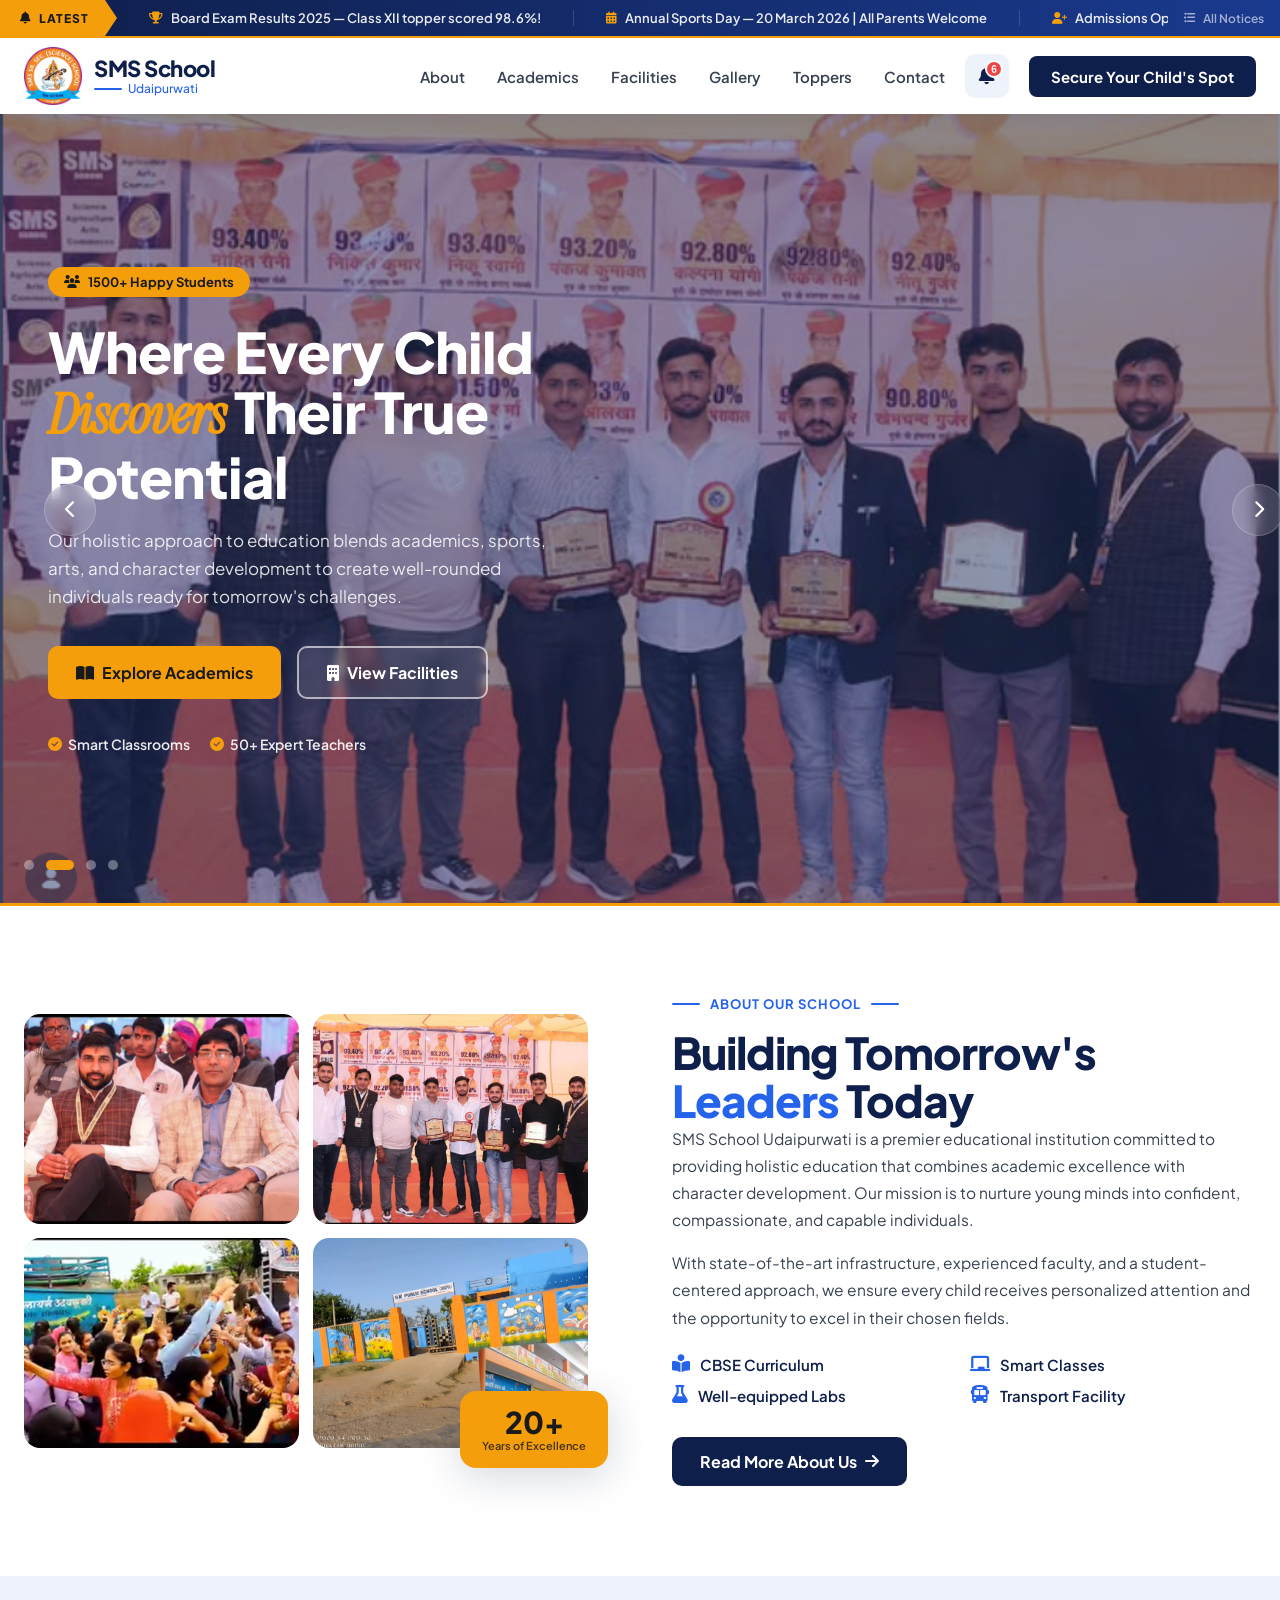
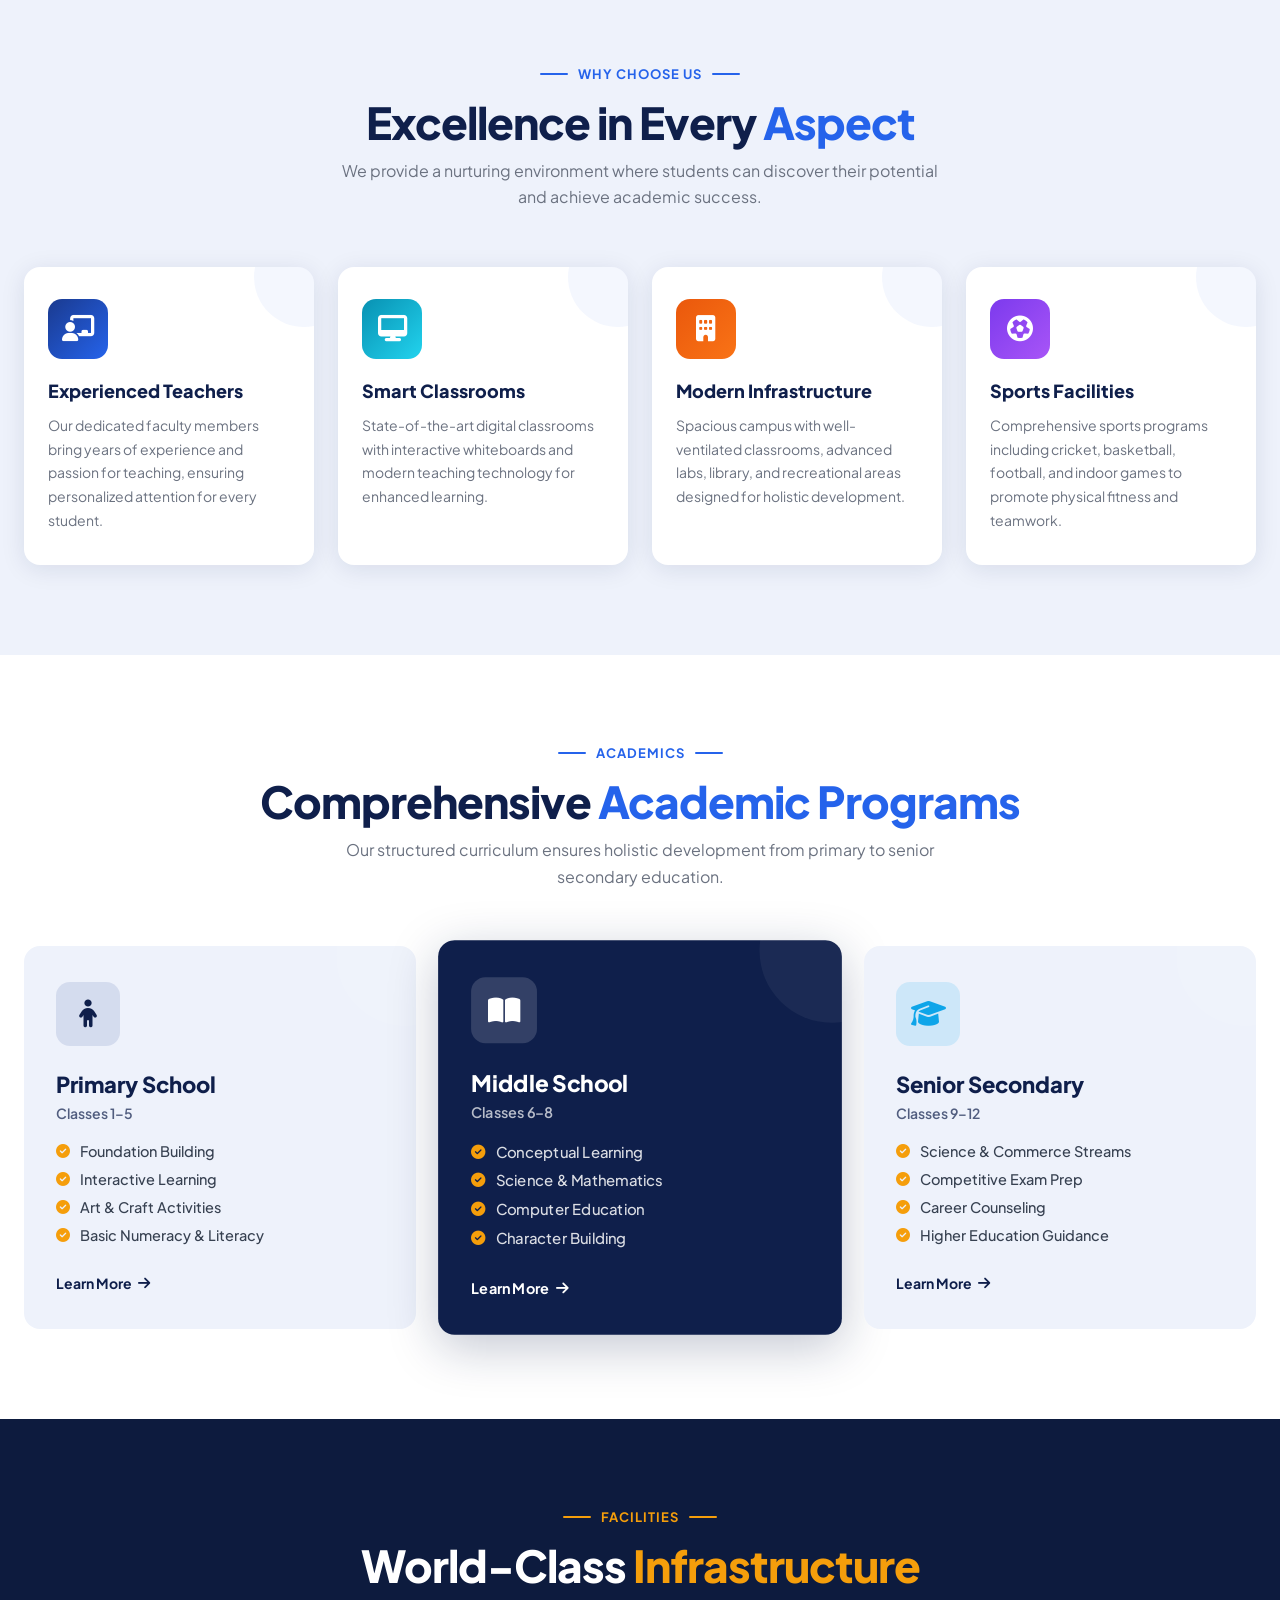
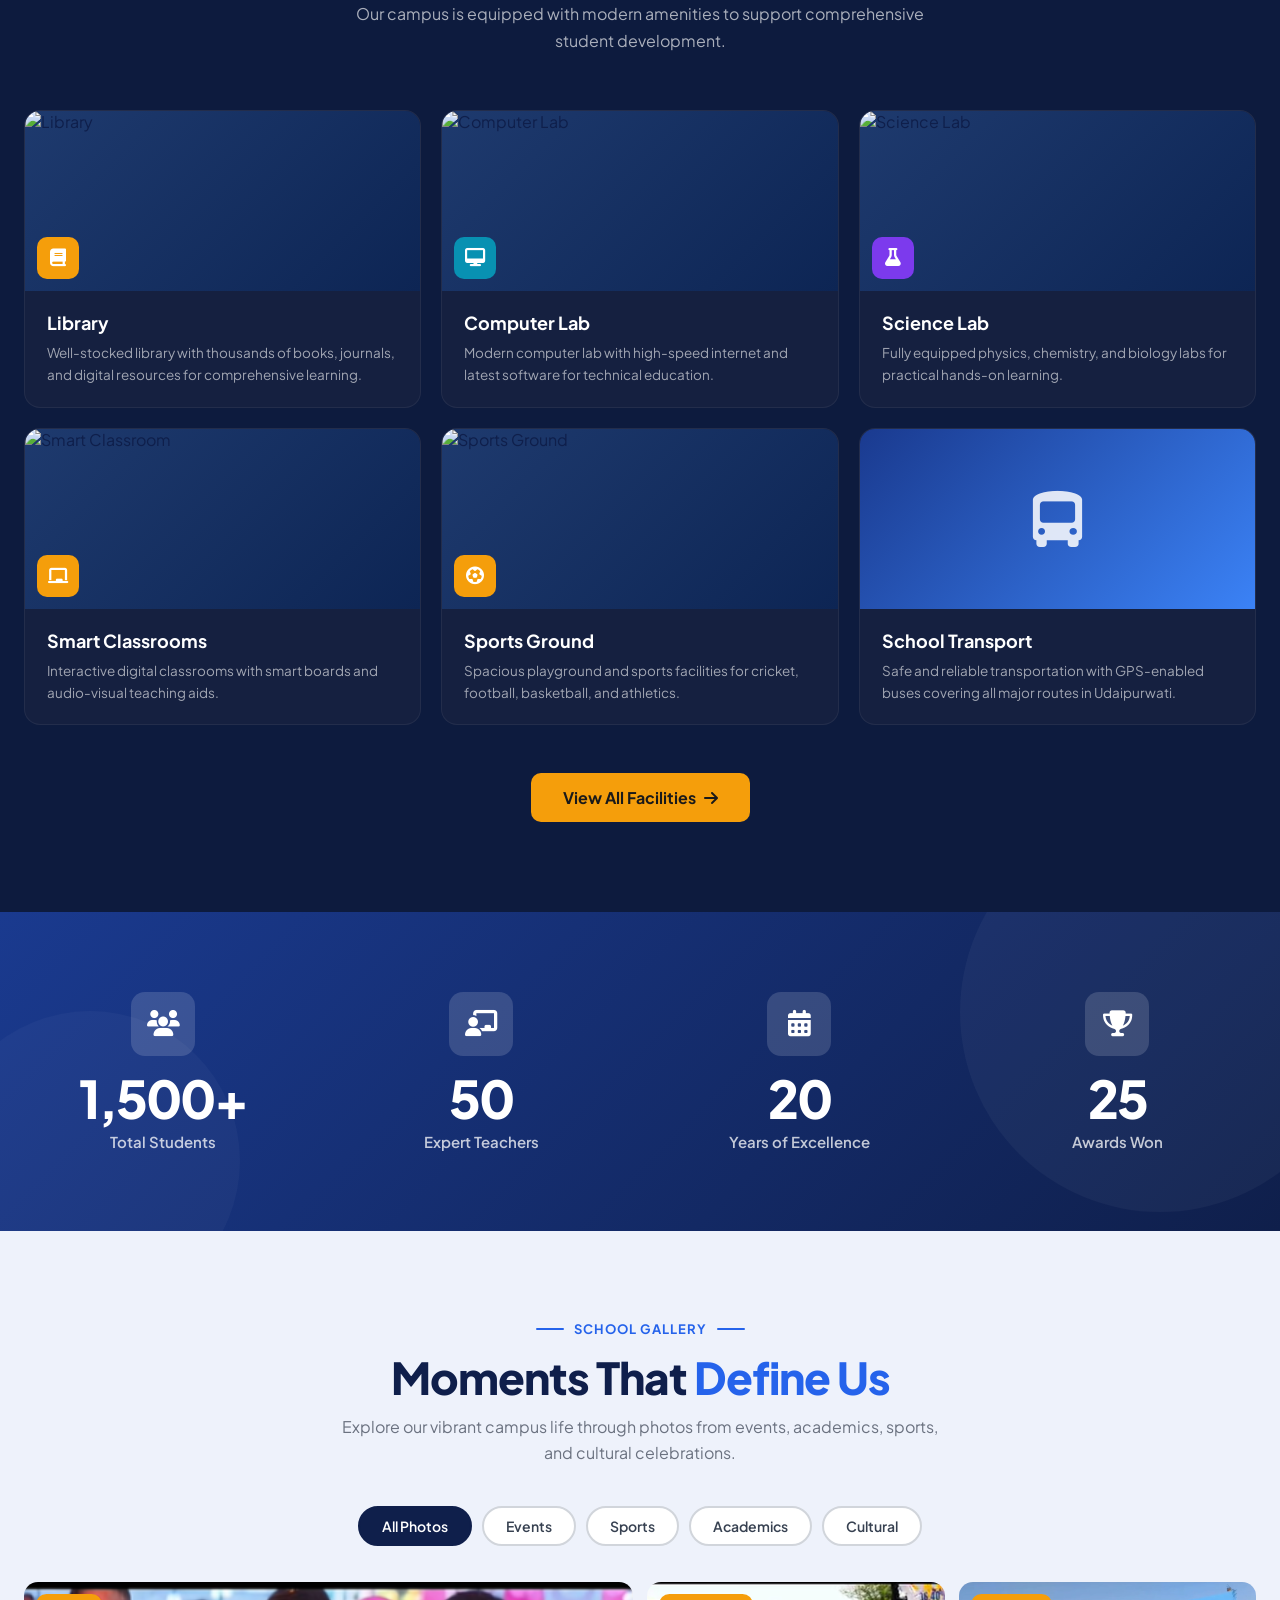
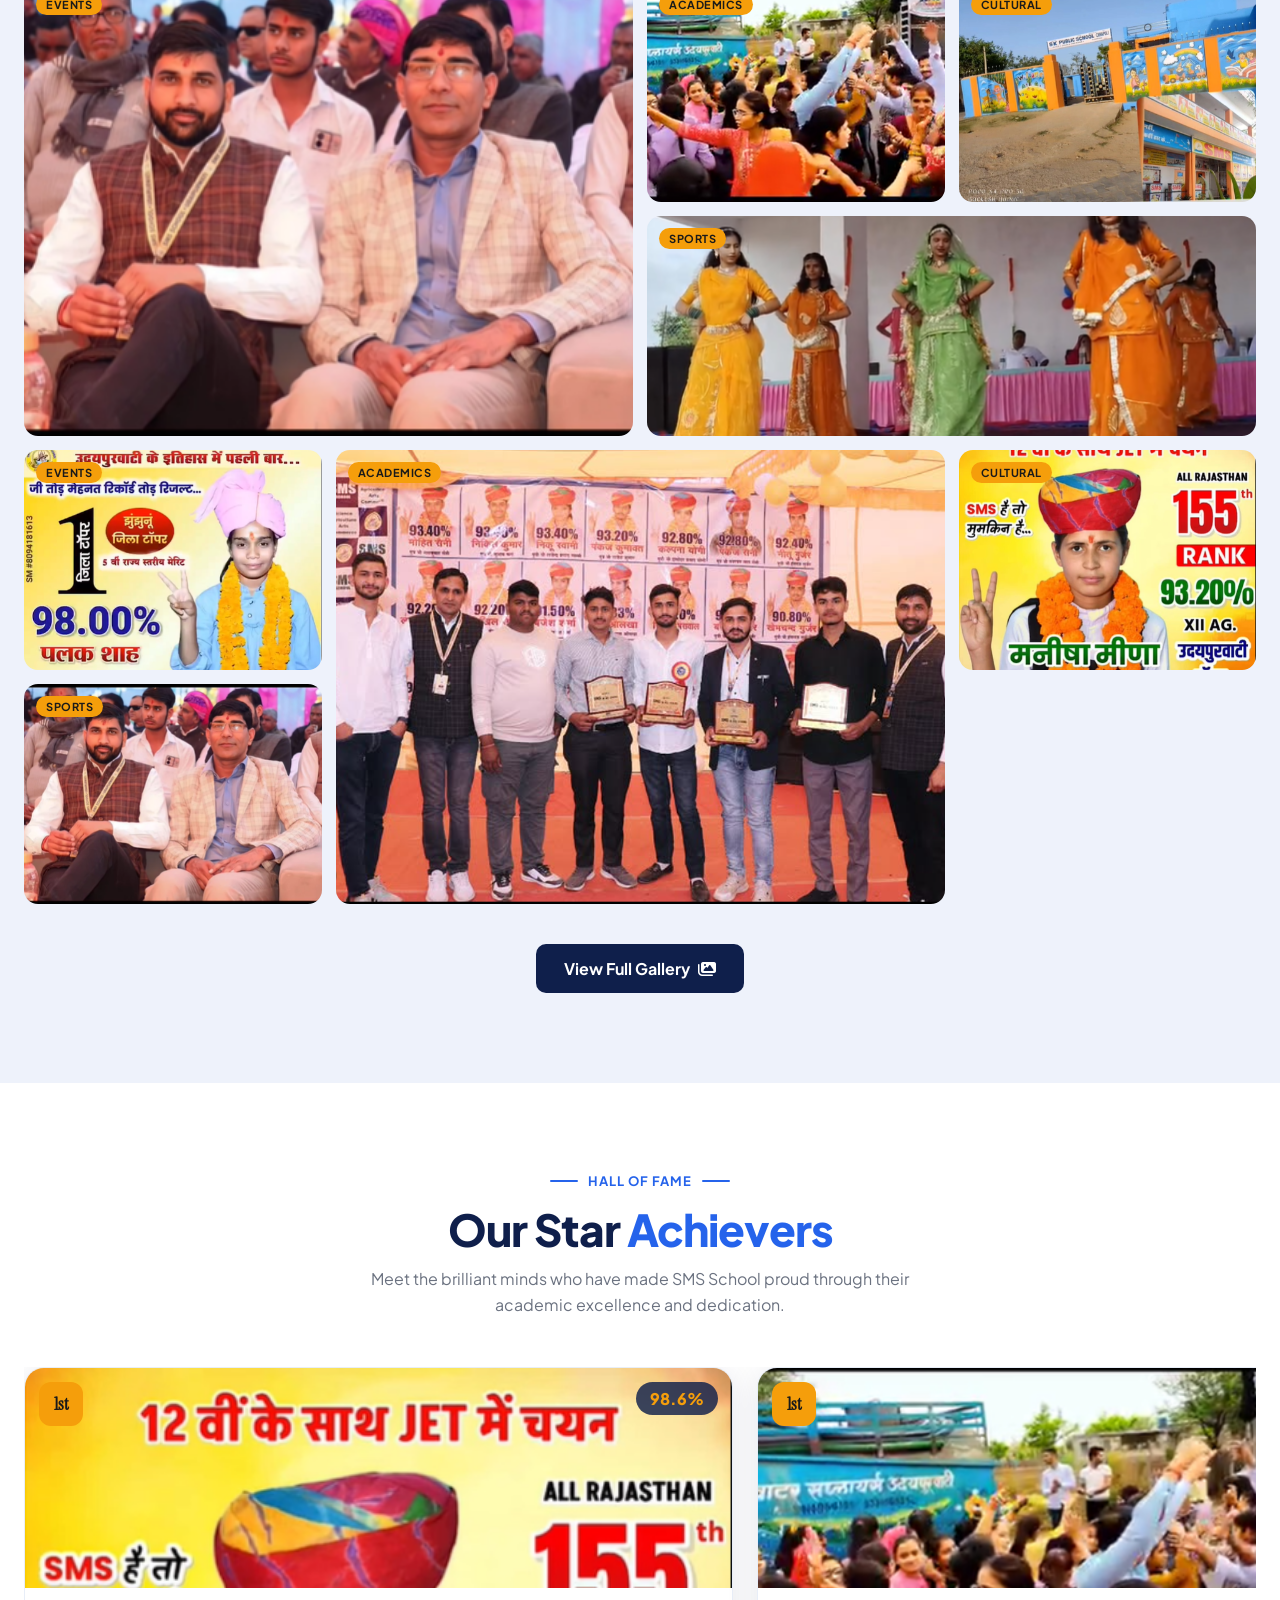
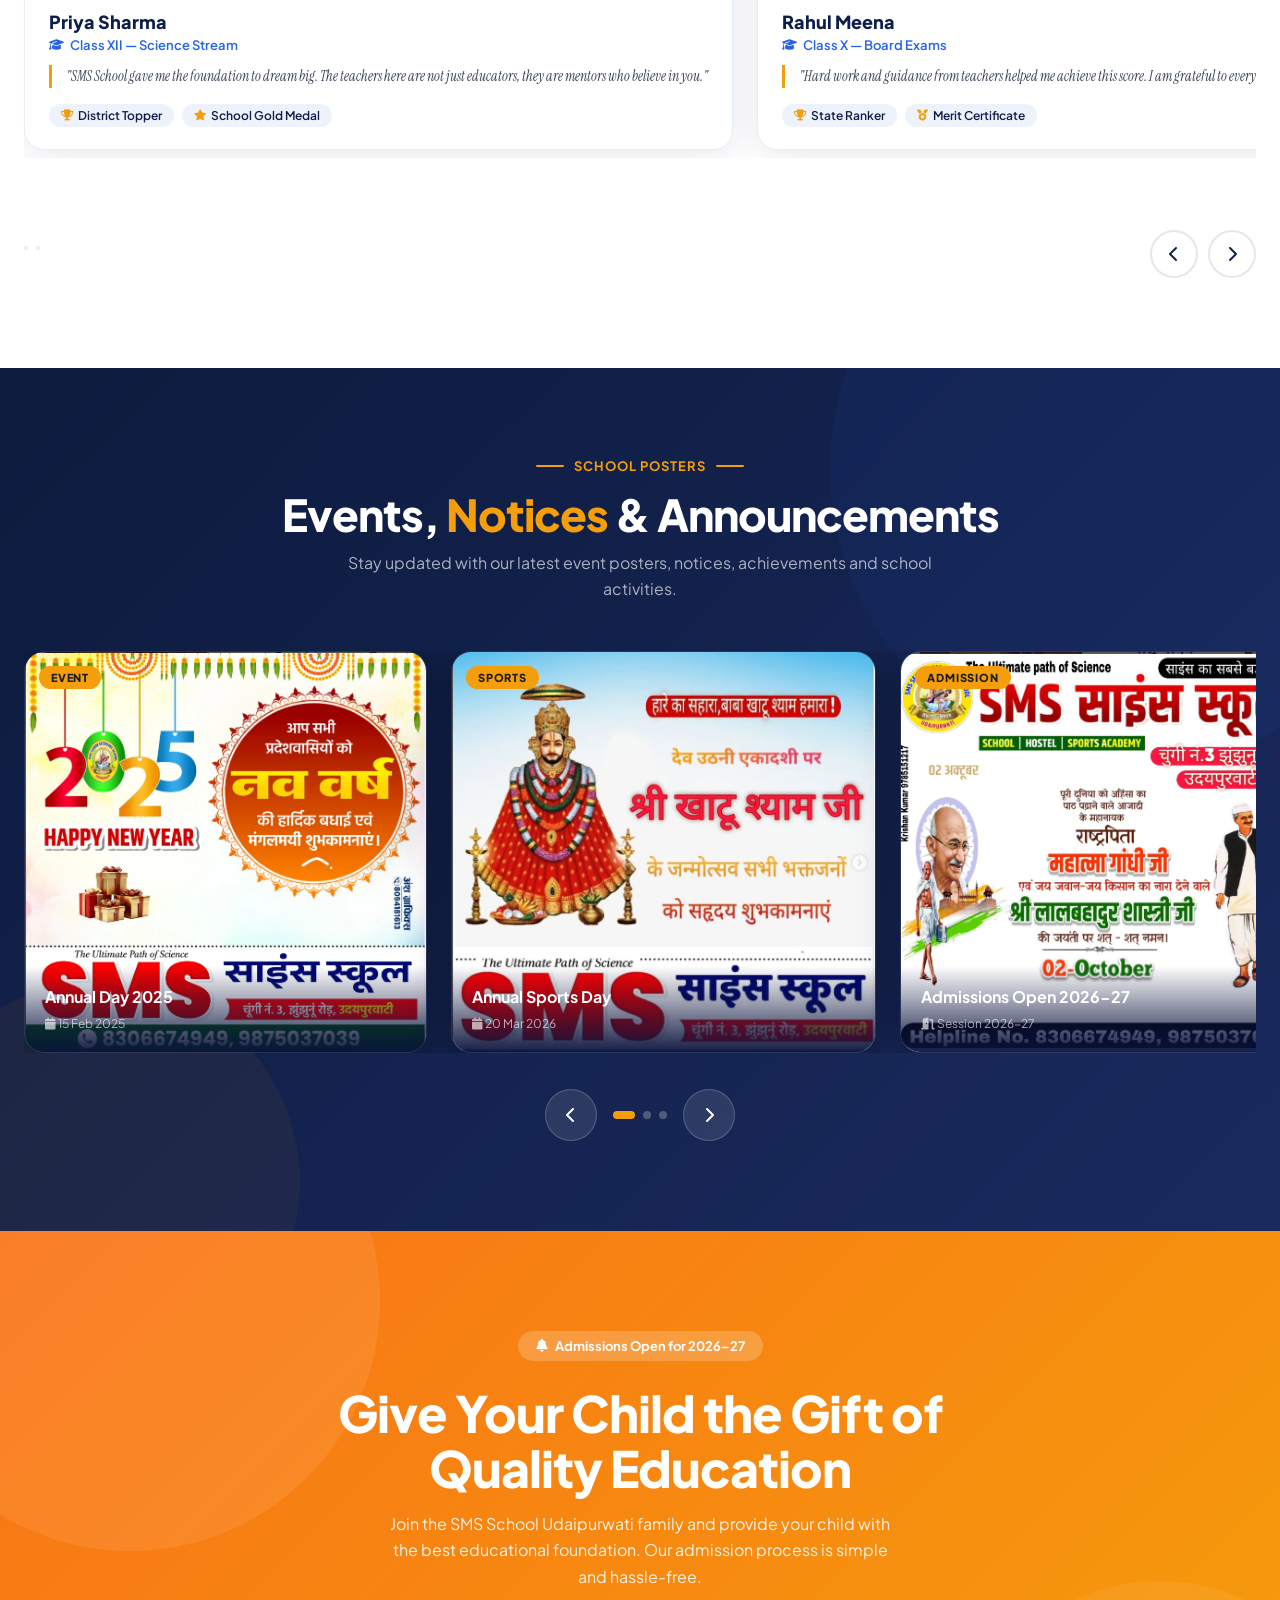
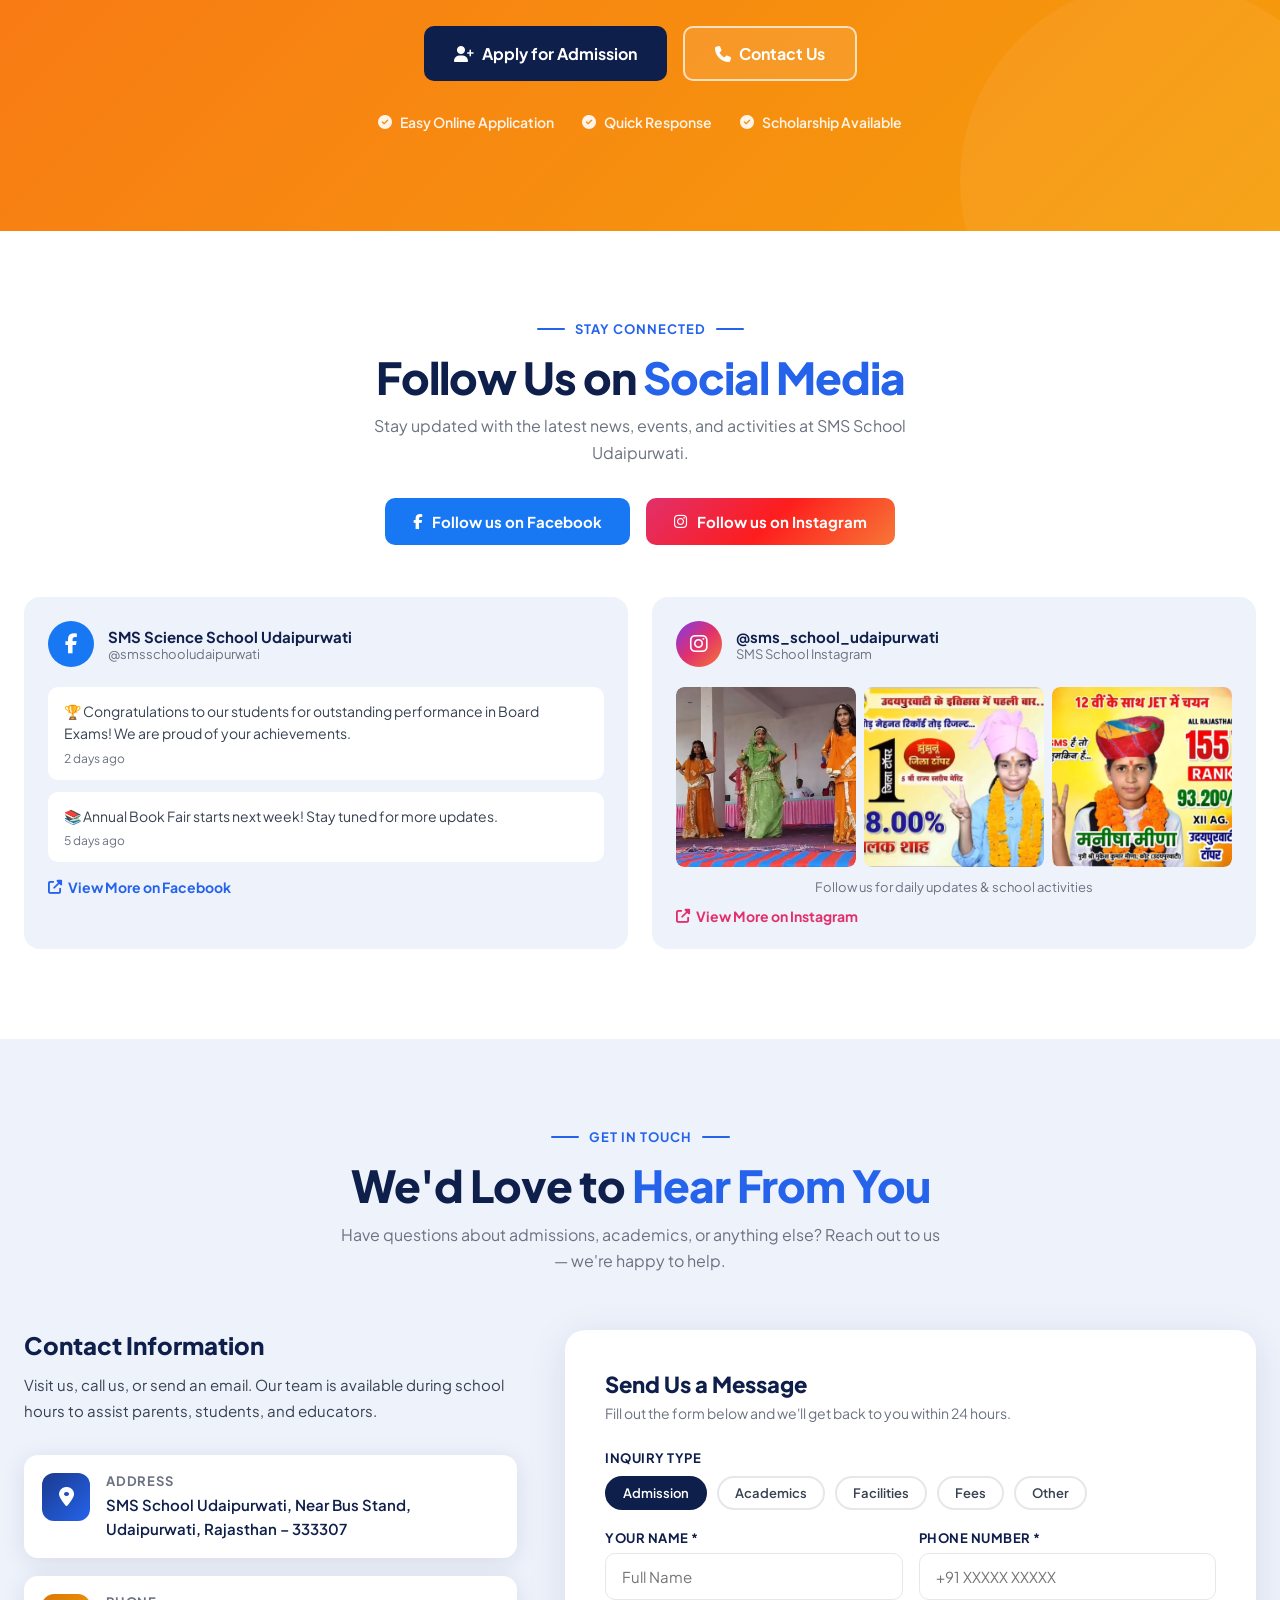
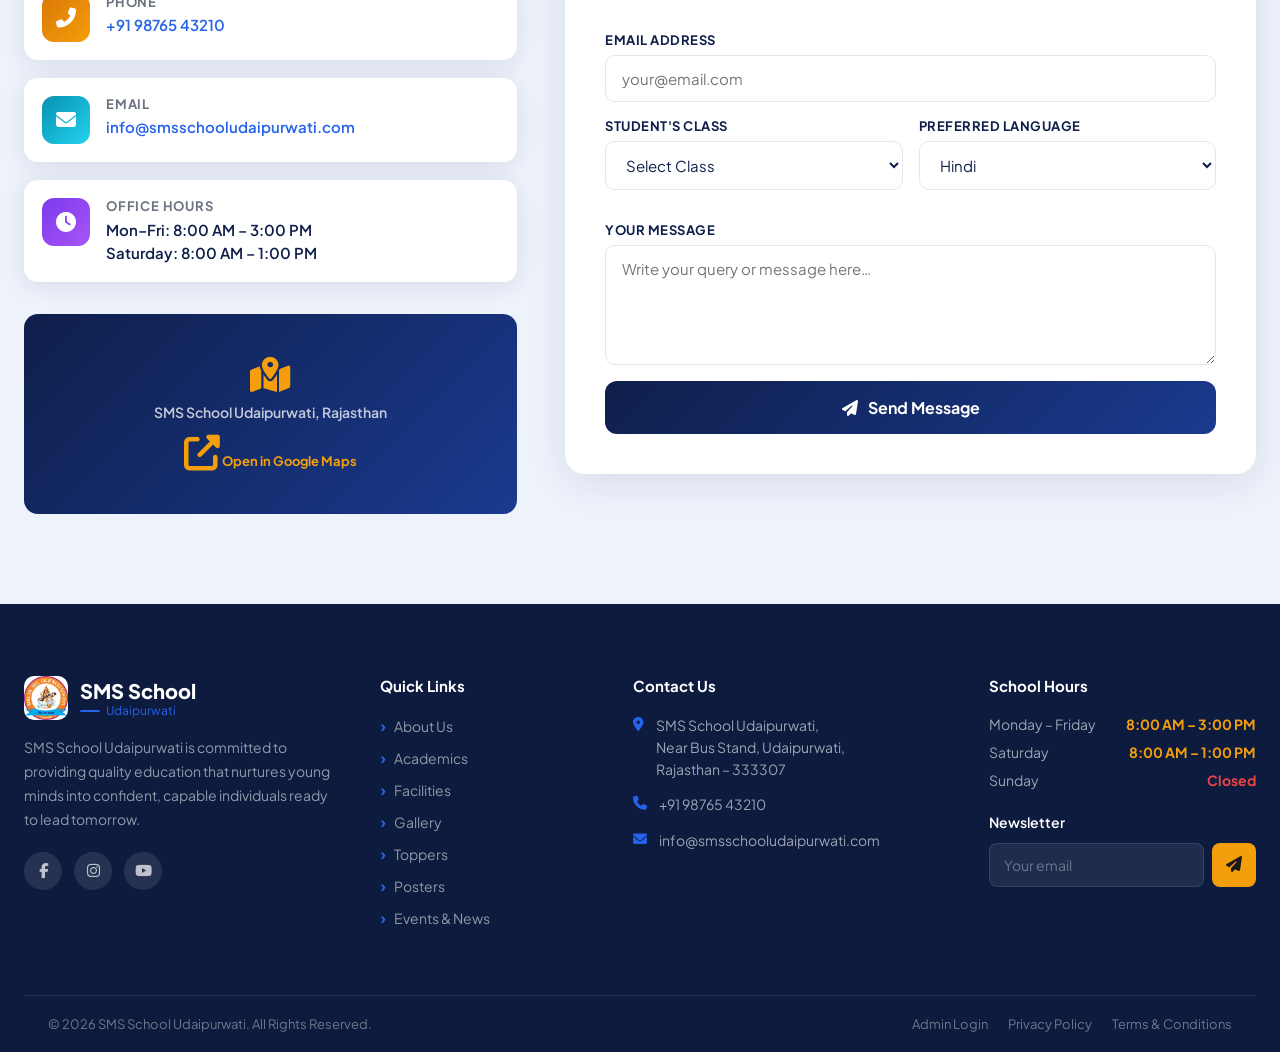
==== commit c2e525e4: "Change Academics link from PHP to HTML" ====
--- a/index.html
+++ b/index.html
@@ -1158,7 +1158,7 @@
     <div class="mob-links">
       <a href="#" onclick="closeMob()"><span class="icon"><i class="fas fa-home"></i></span> Home</a>
       <a href="#about" onclick="closeMob()"><span class="icon"><i class="fas fa-school"></i></span> About</a>
-      <a href="Academics.php" onclick="closeMob()"><span class="icon"><i class="fas fa-book-open"></i></span> Academics</a>
+      <a href="Academics.html" onclick="closeMob()"><span class="icon"><i class="fas fa-book-open"></i></span> Academics</a>
       <a href="#facilities" onclick="closeMob()"><span class="icon"><i class="fas fa-building"></i></span> Facilities</a>
       <a href="#gallery" onclick="closeMob()"><span class="icon"><i class="fas fa-images"></i></span> Gallery</a>
       <a href="#toppers" onclick="closeMob()"><span class="icon"><i class="fas fa-trophy"></i></span> Toppers</a>
@@ -1186,7 +1186,7 @@
     <div class="header-right">
       <nav>
         <a href="#about">About</a>
-        <a href="Academics.php">Academics</a>
+        <a href="Academics.html">Academics</a>
         <a href="#facilities">Facilities</a>
         <a href="#gallery">Gallery</a>
         <a href="#toppers">Toppers</a>
@@ -1959,7 +1959,7 @@
       <h4>Quick Links</h4>
       <ul class="footer-links">
         <li><a href="#about">About Us</a></li>
-        <li><a href="Academics.php">Academics</a></li>
+        <li><a href="Academics.html">Academics</a></li>
         <li><a href="#facilities">Facilities</a></li>
         <li><a href="#gallery">Gallery</a></li>
         <li><a href="#toppers">Toppers</a></li>
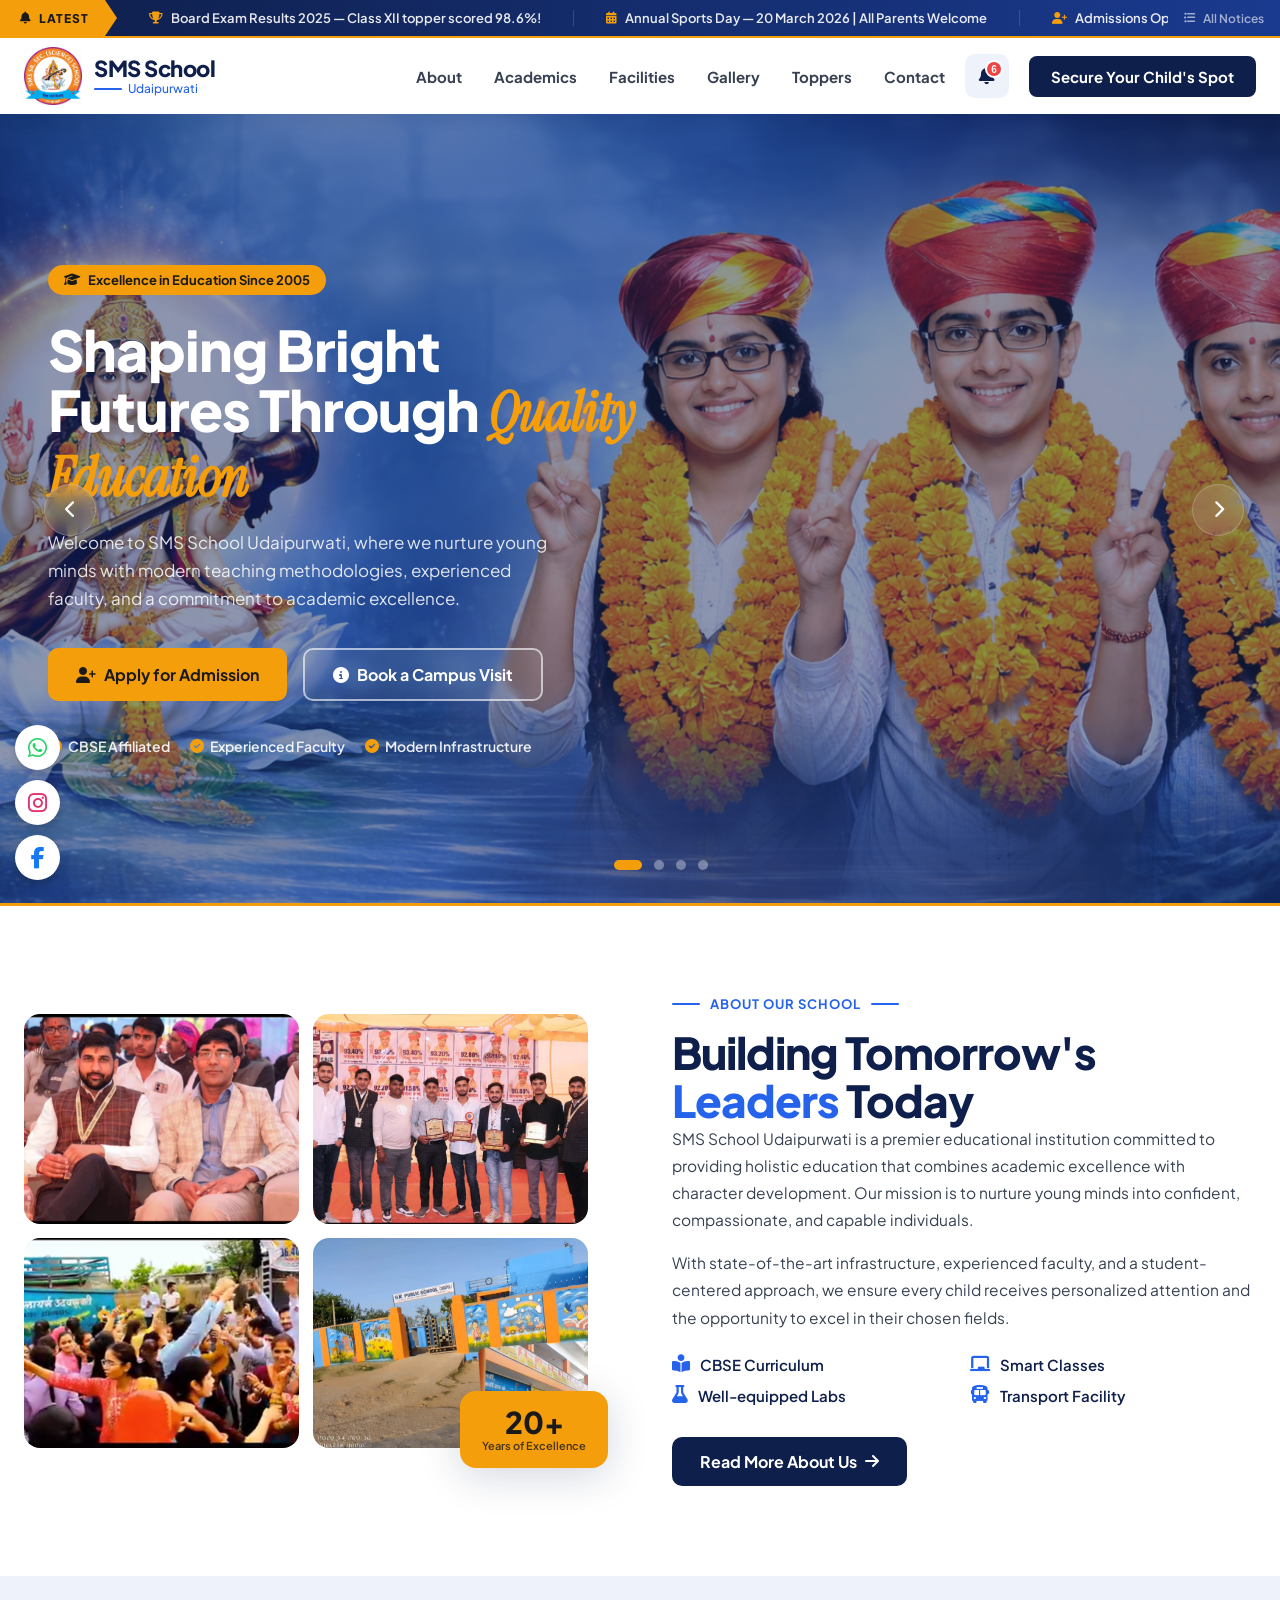
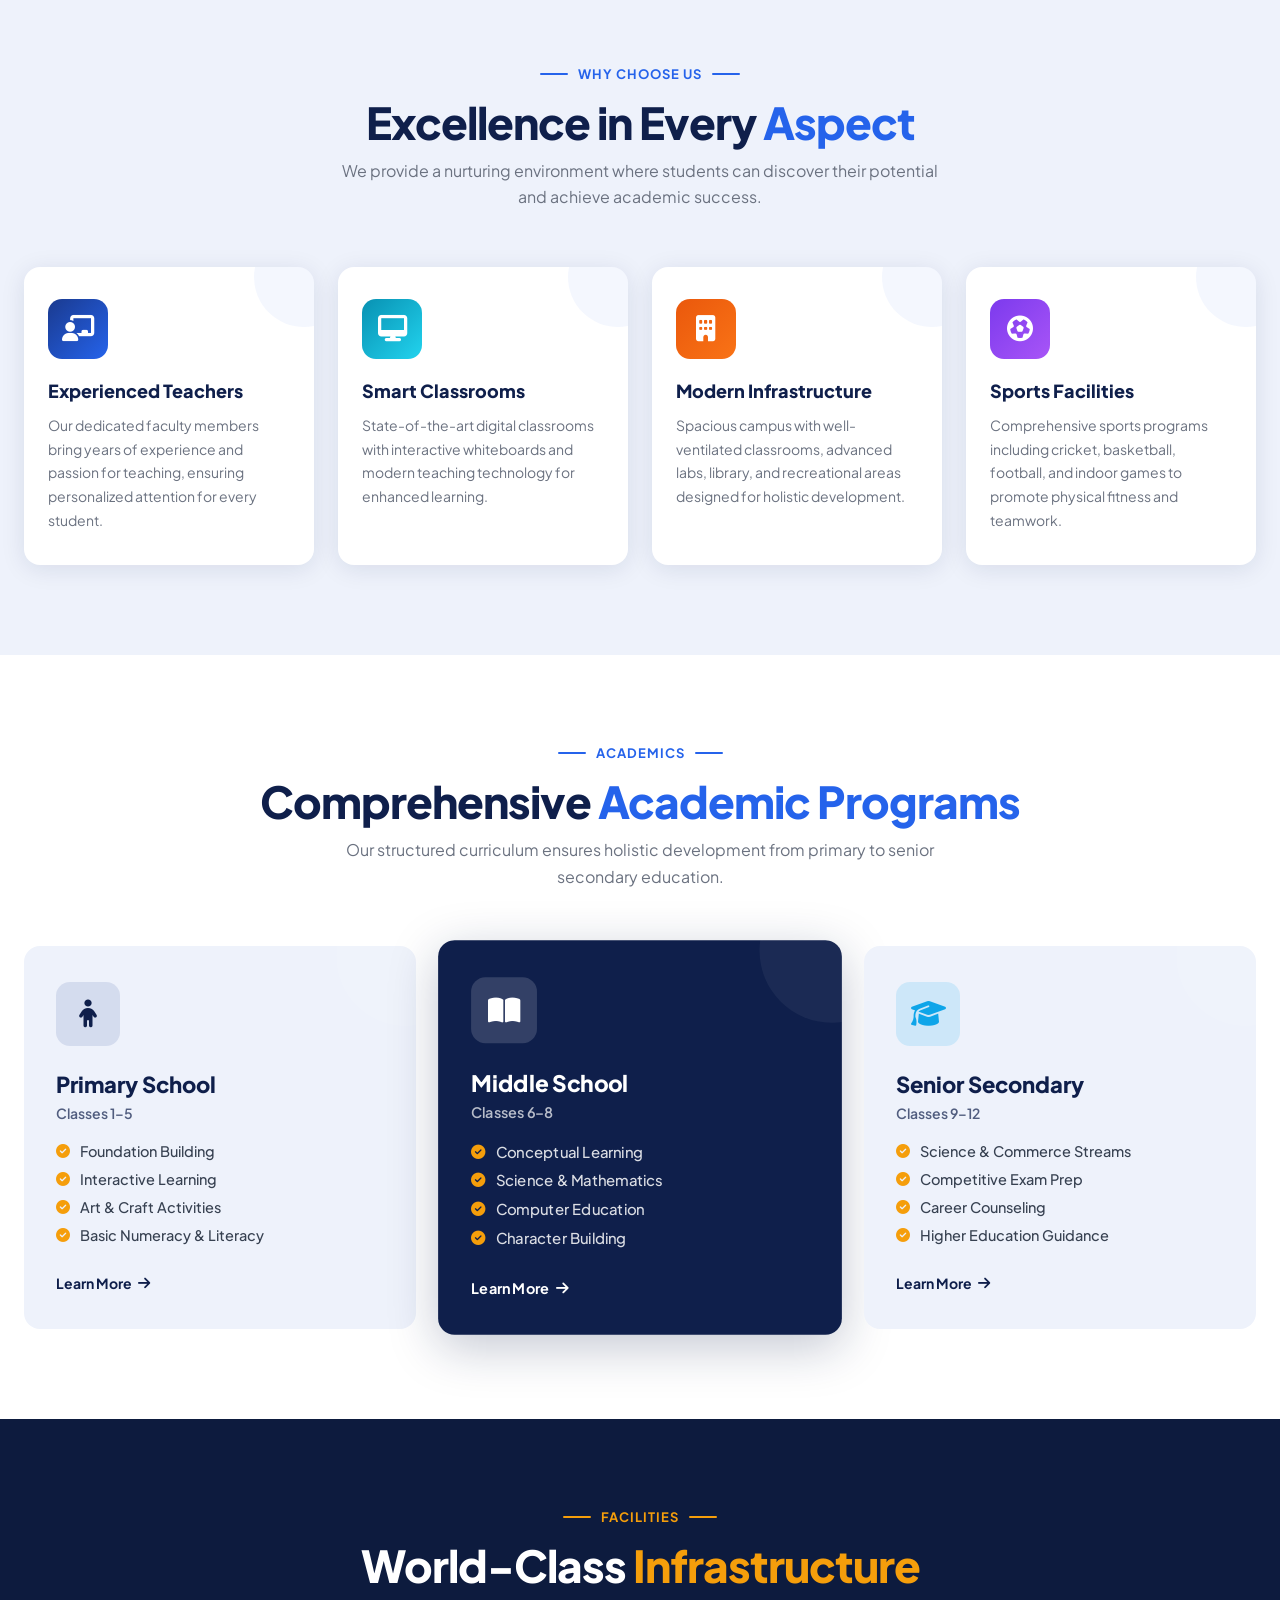
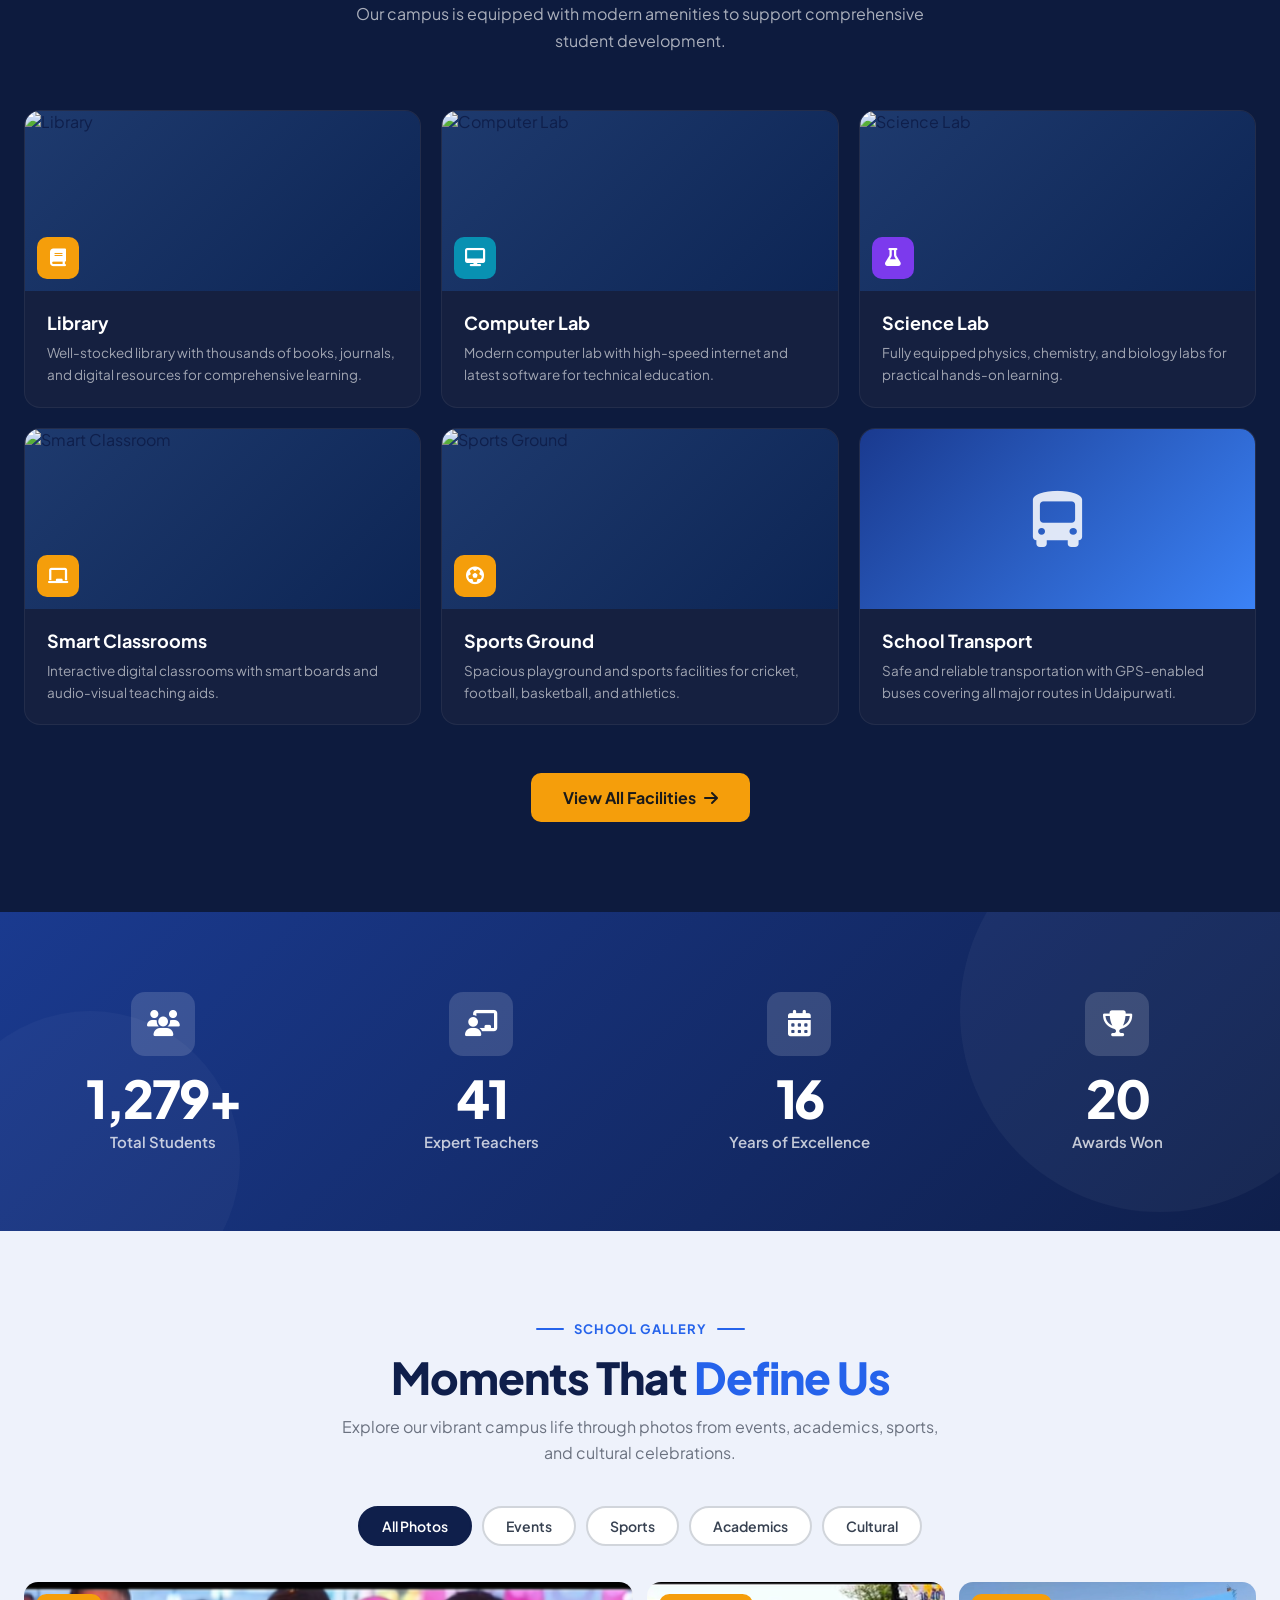
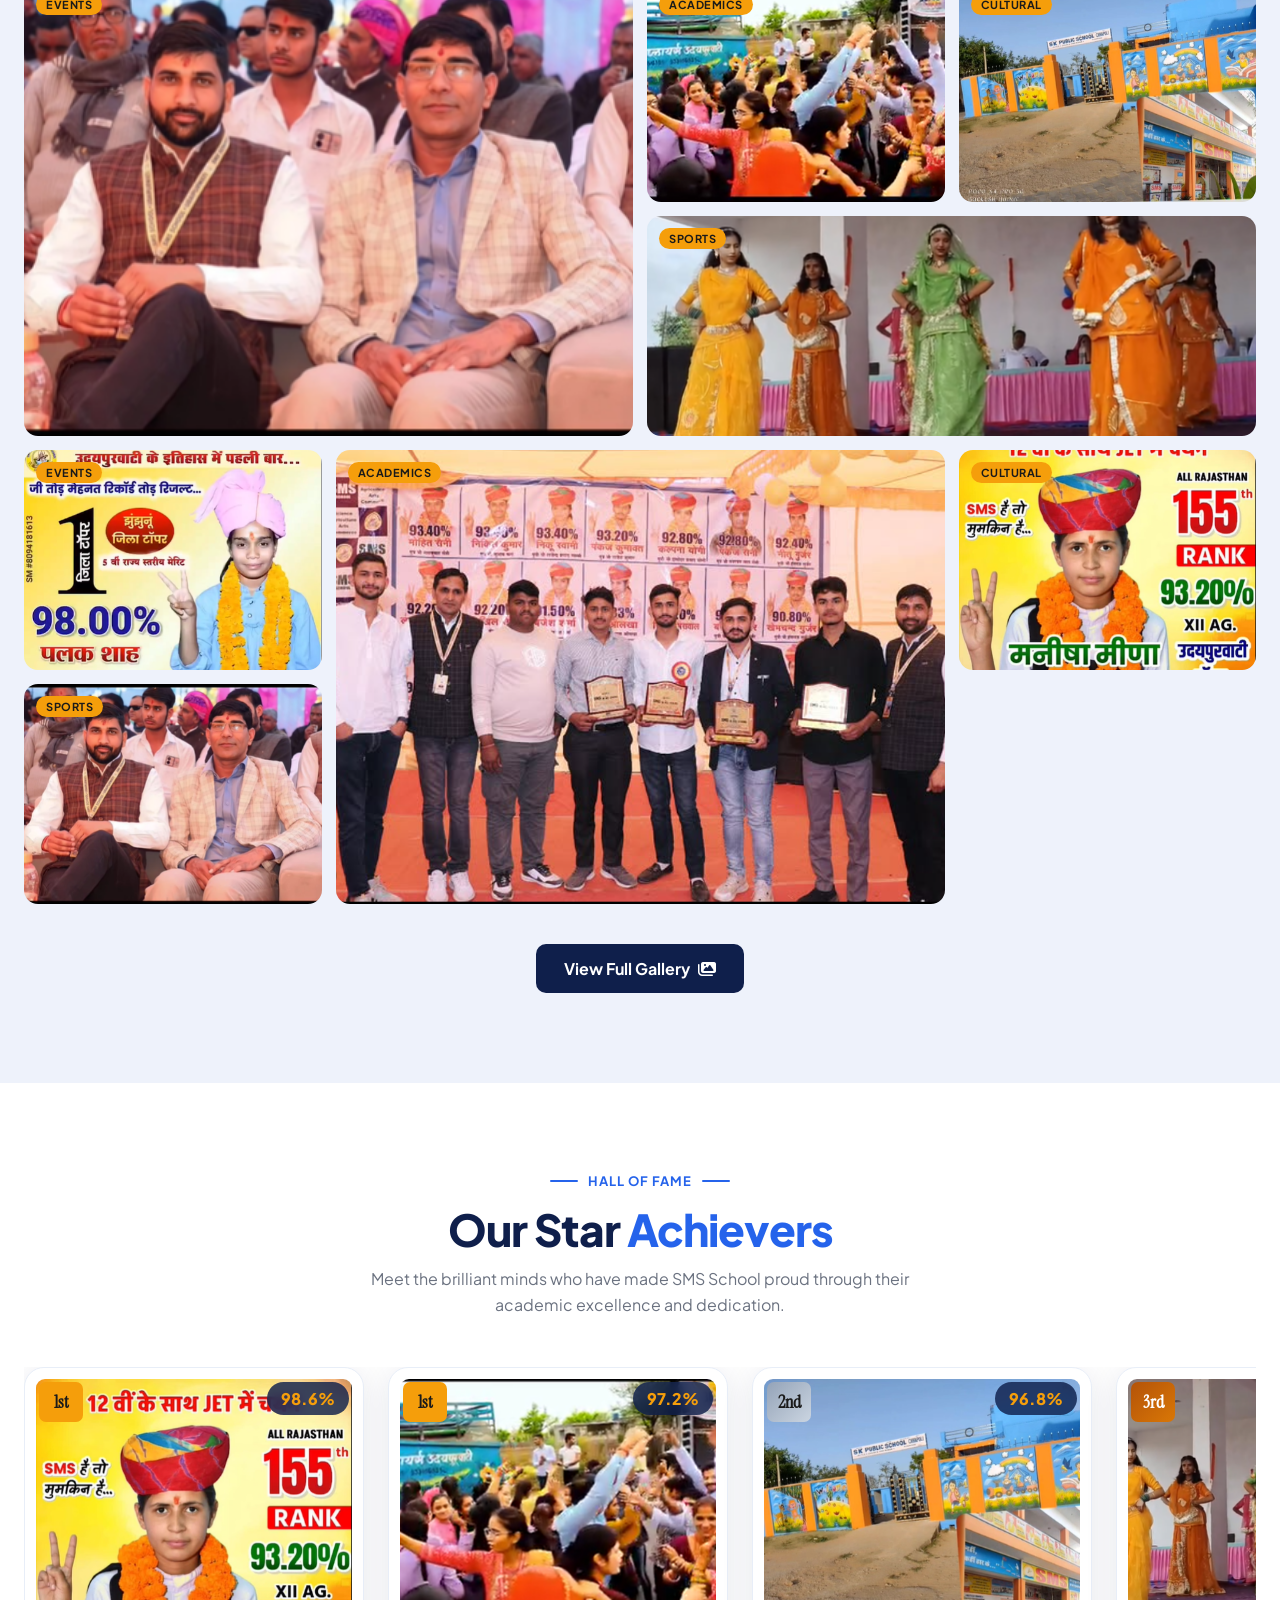
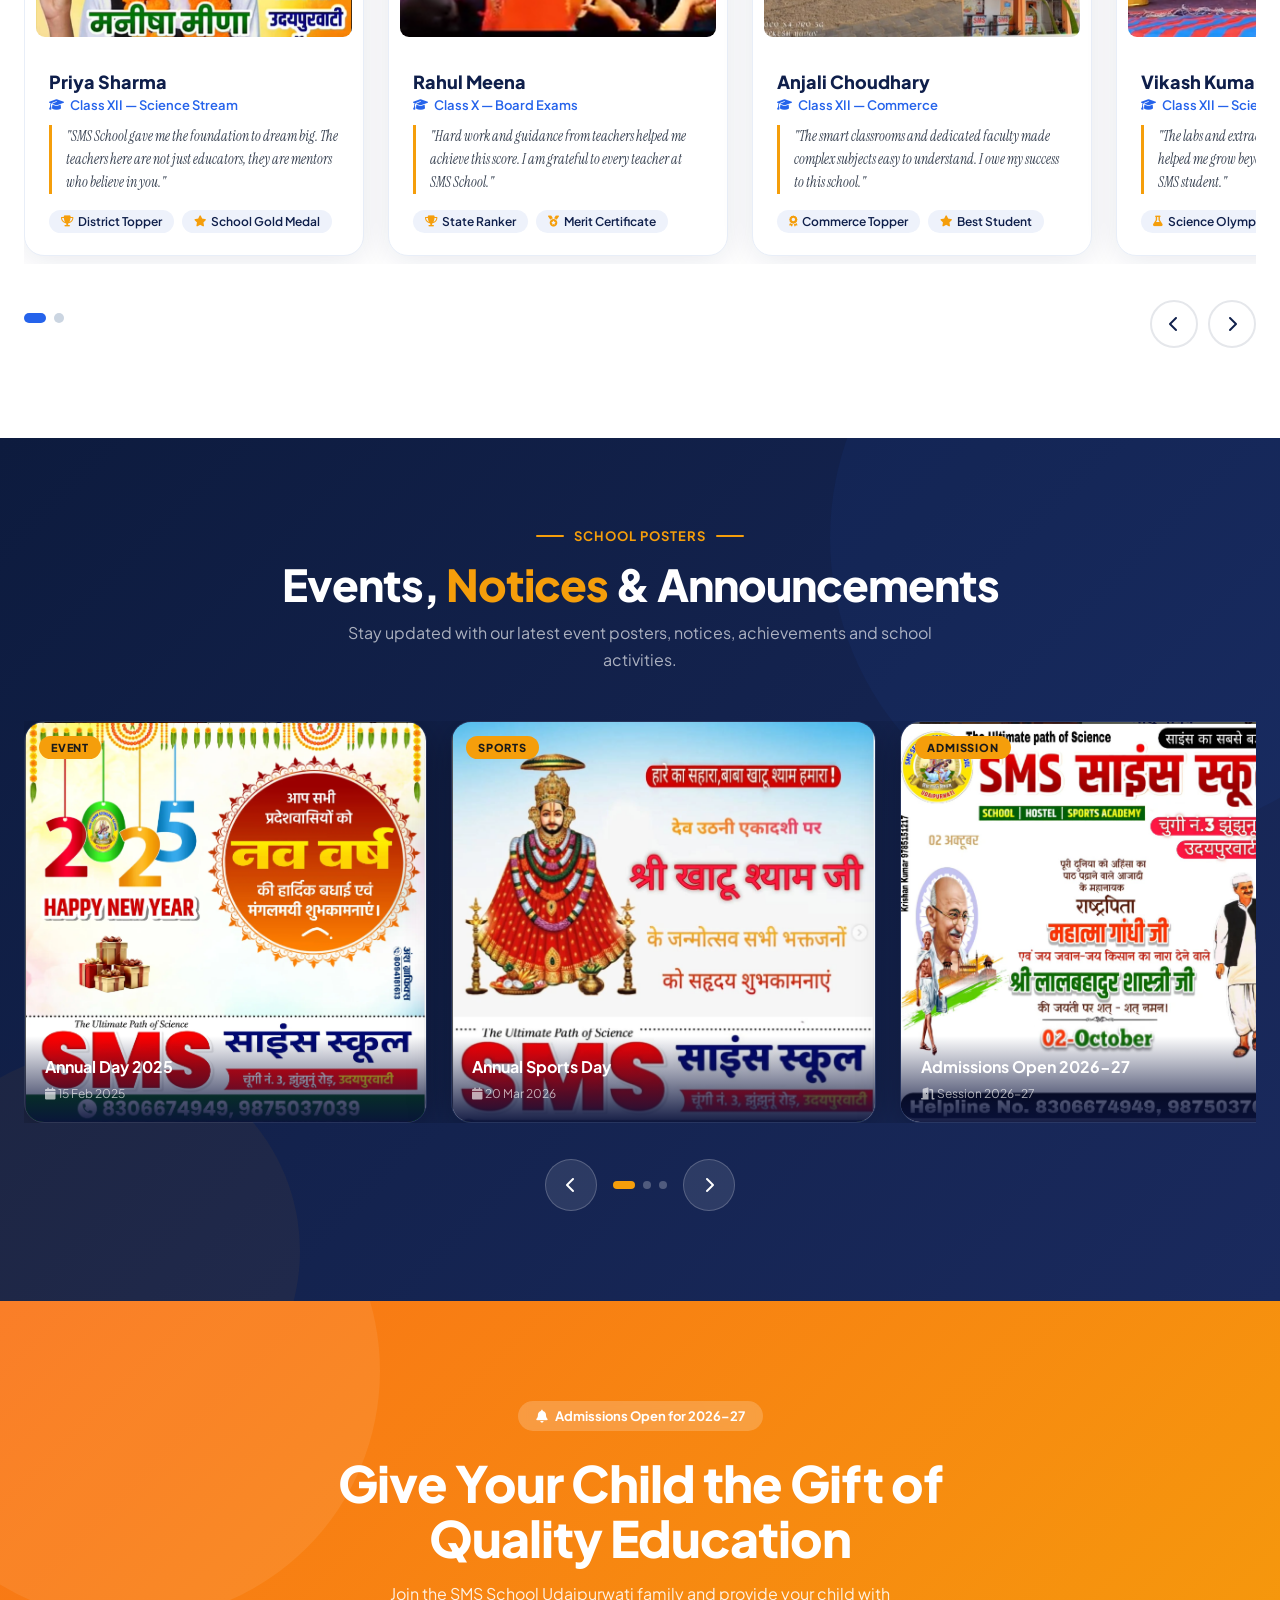
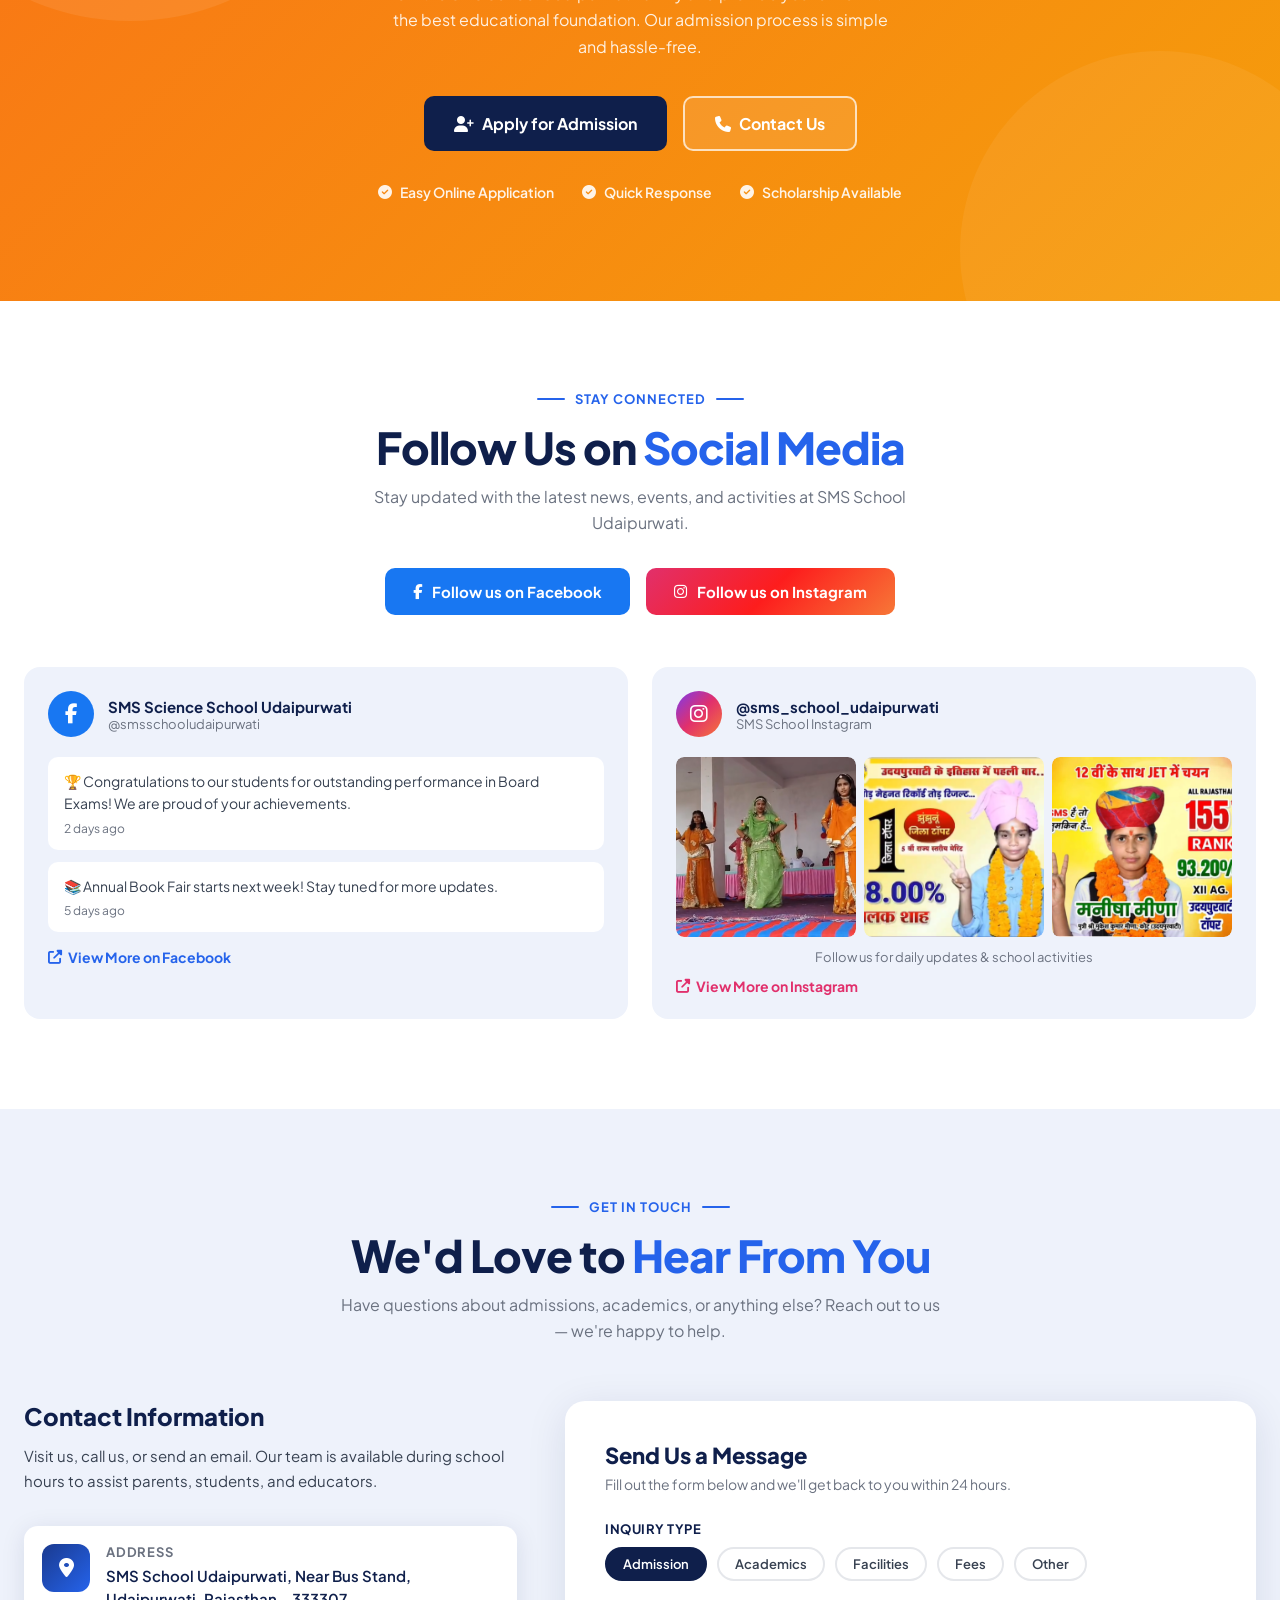
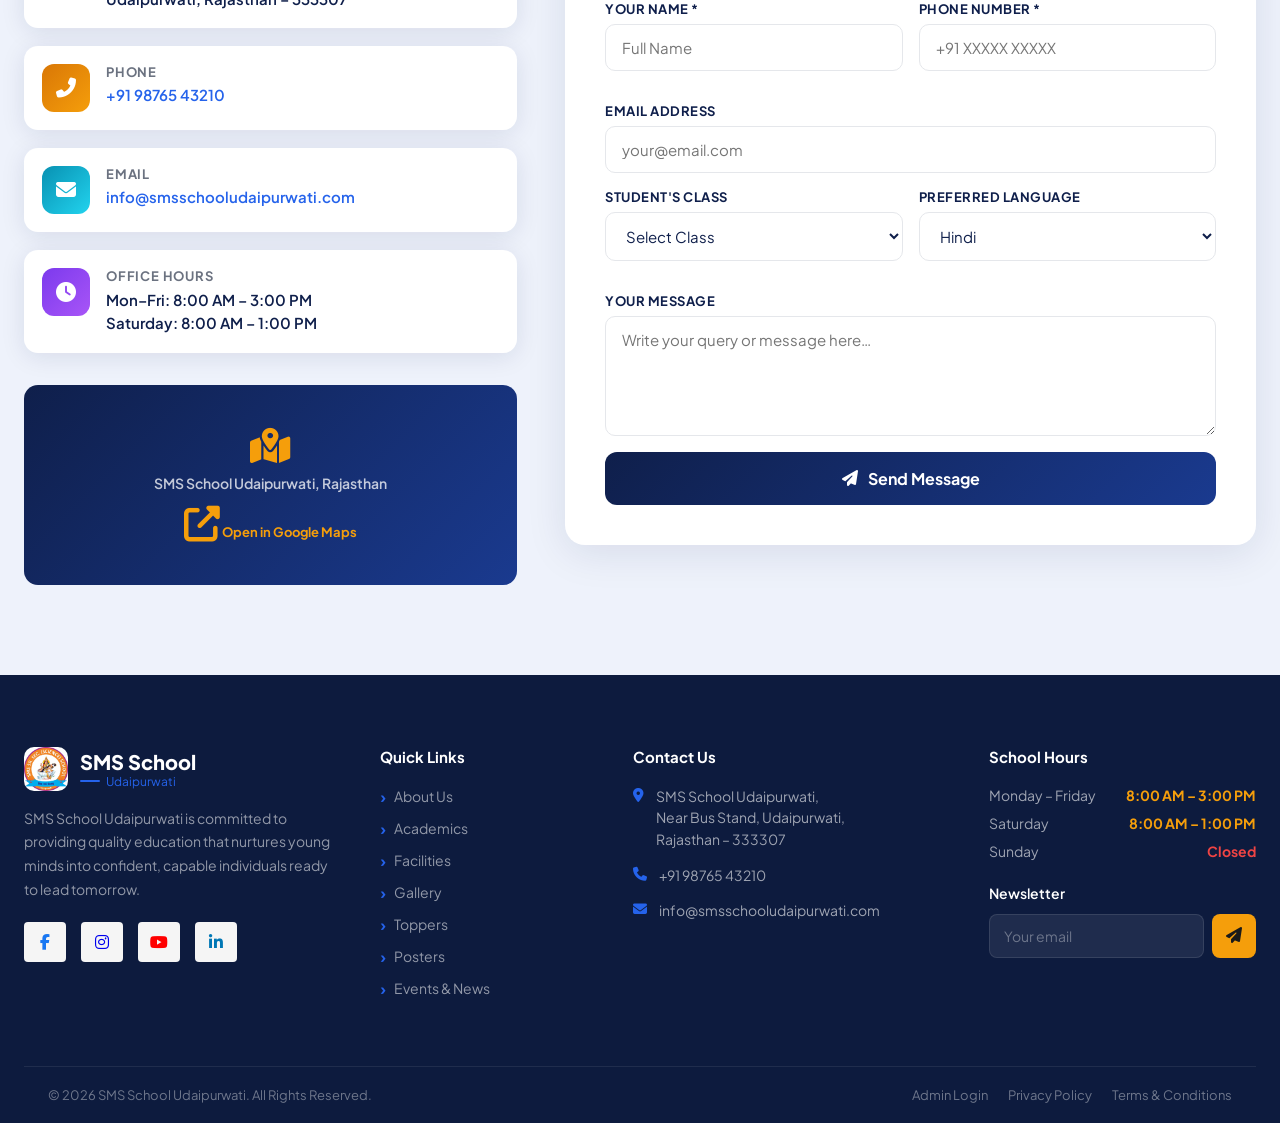
==== commit 31a48d60: "lokesh by change code" ====
--- a/index.html
+++ b/index.html
@@ -1,2271 +1,1166 @@
 <!DOCTYPE html>
 <html lang="en">
+
 <head>
-<meta charset="UTF-8">
-<meta name="viewport" content="width=device-width, initial-scale=1.0">
-<meta name="description" content="SMS School Udaipurwati - A premier educational institution committed to excellence in education since 2005. CBSE affiliated school in Udaipurwati, Rajasthan.">
-<title>SMS School Udaipurwati - Shaping the Future Through Quality Education</title>
-<link rel="preconnect" href="https://fonts.googleapis.com">
-<link rel="preconnect" href="https://fonts.gstatic.com" crossorigin>
-<link href="https://fonts.googleapis.com/css2?family=Plus+Jakarta+Sans:wght@400;500;600;700;800&family=Instrument+Serif:ital@0;1&display=swap" rel="stylesheet">
-<link rel="stylesheet" href="https://cdnjs.cloudflare.com/ajax/libs/font-awesome/6.5.0/css/all.min.css">
-<style>
-*, *::before, *::after { box-sizing: border-box; margin: 0; padding: 0; }
-:root {
-    --navy: #0f1f4b; --blue: #1a3a8f; --sky: #2563eb;
-    --gold: #f59e0b; --orange: #f97316; --white: #ffffff;
-    --bg-light: #eef2fb; --text-dark: #0f1f4b; --text-mid: #374151;
-    --text-muted: #6b7280; --dark-bg: #0d1b3e; --card-bg: #152040;
-    --font-main: 'Plus Jakarta Sans', sans-serif;
-    --font-serif: 'Instrument Serif', serif;
-    --shadow: 0 4px 24px rgba(15,31,75,0.10);
-    --shadow-lg: 0 8px 40px rgba(15,31,75,0.18);
-    --radius: 16px;
-}
-html { scroll-behavior: smooth; }
-body { font-family: var(--font-main); color: var(--text-dark); background: #fff; overflow-x: hidden; }
-
-/* ─── NOTIFICATION BAR ─── */
-.notif-bar {
-    background: linear-gradient(90deg, var(--navy) 0%, #1a3a8f 100%);
-    padding: 0;
-    overflow: hidden;
-    position: relative;
-    z-index: 1100;
-    border-bottom: 2px solid var(--gold);
-}
-.notif-inner {
-    max-width: 1280px; margin: 0 auto;
-    display: flex; align-items: stretch;
-}
-.notif-label {
-    background: var(--gold);
-    color: #1a1a1a;
-    padding: 10px 20px;
-    font-size: 12px;
-    font-weight: 800;
-    letter-spacing: 1px;
-    text-transform: uppercase;
-    display: flex;
-    align-items: center;
-    gap: 7px;
-    white-space: nowrap;
-    flex-shrink: 0;
-    clip-path: polygon(0 0, calc(100% - 12px) 0, 100% 50%, calc(100% - 12px) 100%, 0 100%);
-    padding-right: 28px;
-}
-.notif-ticker {
-    flex: 1;
-    overflow: hidden;
-    position: relative;
-    display: flex;
-    align-items: center;
-    padding: 10px 0;
-}
-.notif-track {
-    display: flex;
-    gap: 0;
-    animation: notifScroll 35s linear infinite;
-    white-space: nowrap;
-}
-.notif-track:hover { animation-play-state: paused; }
-.notif-item {
-    display: inline-flex;
-    align-items: center;
-    gap: 8px;
-    padding: 0 32px;
-    font-size: 13px;
-    font-weight: 600;
-    color: rgba(255,255,255,0.9);
-    cursor: pointer;
-    transition: color 0.2s;
-    border-right: 1px solid rgba(255,255,255,0.15);
-}
-.notif-item:hover { color: var(--gold); }
-.notif-item i { color: var(--gold); font-size: 12px; }
-@keyframes notifScroll {
-    0% { transform: translateX(0); }
-    100% { transform: translateX(-50%); }
-}
-.notif-btn {
-    background: transparent;
-    border: none;
-    color: rgba(255,255,255,0.6);
-    padding: 0 16px;
-    cursor: pointer;
-    font-size: 14px;
-    display: flex;
-    align-items: center;
-    gap: 7px;
-    font-family: var(--font-main);
-    font-weight: 600;
-    font-size: 12px;
-    white-space: nowrap;
-    transition: color 0.2s;
-    flex-shrink: 0;
-}
-.notif-btn:hover { color: var(--gold); }
-/* Notification Panel */
-.notif-panel-overlay {
-    display: none;
-    position: fixed;
-    inset: 0;
-    z-index: 5000;
-    background: rgba(10,18,50,0.6);
-    backdrop-filter: blur(4px);
-}
-.notif-panel-overlay.open { display: block; }
-.notif-panel {
-    position: absolute;
-    top: 50%;
-    left: 50%;
-    transform: translate(-50%, -50%) scale(0.9);
-    background: #fff;
-    border-radius: 20px;
-    width: 520px;
-    max-width: 95vw;
-    max-height: 80vh;
-    overflow: hidden;
-    box-shadow: 0 24px 80px rgba(15,31,75,0.3);
-    transition: transform 0.3s cubic-bezier(0.34,1.56,0.64,1), opacity 0.3s;
-    opacity: 0;
-    display: flex;
-    flex-direction: column;
-}
-.notif-panel-overlay.open .notif-panel {
-    transform: translate(-50%, -50%) scale(1);
-    opacity: 1;
-}
-.notif-panel-head {
-    background: linear-gradient(135deg, var(--navy), var(--blue));
-    padding: 22px 24px;
-    display: flex;
-    align-items: center;
-    justify-content: space-between;
-    flex-shrink: 0;
-}
-.notif-panel-head h3 { font-size: 18px; font-weight: 800; color: #fff; }
-.notif-panel-head span { font-size: 13px; color: rgba(255,255,255,0.65); margin-left: 8px; }
-.notif-close-btn {
-    background: rgba(255,255,255,0.15);
-    border: none;
-    width: 36px; height: 36px;
-    border-radius: 50%;
-    color: #fff;
-    font-size: 14px;
-    cursor: pointer;
-    display: flex; align-items: center; justify-content: center;
-    transition: background 0.2s;
-}
-.notif-close-btn:hover { background: rgba(255,255,255,0.3); }
-.notif-panel-body { flex: 1; overflow-y: auto; padding: 16px; }
-.notif-panel-body::-webkit-scrollbar { width: 5px; }
-.notif-panel-body::-webkit-scrollbar-track { background: #f5f5f5; }
-.notif-panel-body::-webkit-scrollbar-thumb { background: var(--sky); border-radius: 3px; }
-.notif-entry {
-    display: flex;
-    gap: 14px;
-    padding: 16px;
-    border-radius: 12px;
-    margin-bottom: 10px;
-    cursor: pointer;
-    transition: background 0.15s;
-    border: 1px solid #f0f0f0;
-}
-.notif-entry:hover { background: var(--bg-light); }
-.notif-entry.unread { border-left: 3px solid var(--sky); background: #f0f6ff; }
-.notif-entry.unread:hover { background: #dce8ff; }
-.notif-dot {
-    width: 44px; height: 44px;
-    border-radius: 12px;
-    display: flex; align-items: center; justify-content: center;
-    font-size: 18px;
-    flex-shrink: 0;
-    color: #fff;
-}
-.notif-dot.exam { background: linear-gradient(135deg, #7c3aed, #a855f7); }
-.notif-dot.event { background: linear-gradient(135deg, #0891b2, #22d3ee); }
-.notif-dot.result { background: linear-gradient(135deg, #059669, #10b981); }
-.notif-dot.holiday { background: linear-gradient(135deg, #f97316, #fb923c); }
-.notif-dot.admission { background: linear-gradient(135deg, #1a3a8f, #2563eb); }
-.notif-dot.sports { background: linear-gradient(135deg, #dc2626, #f87171); }
-.notif-entry-text h4 { font-size: 14px; font-weight: 700; color: var(--navy); margin-bottom: 4px; }
-.notif-entry-text p { font-size: 13px; color: var(--text-muted); line-height: 1.55; }
-.notif-entry-time { font-size: 11px; color: var(--text-muted); margin-top: 6px; display: flex; align-items: center; gap: 4px; }
-.notif-unread-badge {
-    background: var(--sky);
-    color: #fff;
-    font-size: 10px;
-    font-weight: 700;
-    padding: 2px 6px;
-    border-radius: 20px;
-    margin-left: auto;
-    align-self: flex-start;
-    margin-top: 2px;
-    flex-shrink: 0;
-}
-
-/* ─── HEADER ─── */
-header { position: sticky; top: 0; z-index: 1000; background: #fff; box-shadow: 0 2px 16px rgba(15,31,75,0.08); }
-.header-inner { max-width: 1280px; margin: 0 auto; padding: 0 24px; display: flex; align-items: center; justify-content: space-between; height: 76px; }
-.logo { display: flex; align-items: center; gap: 12px; text-decoration: none; }
-.logo-img-wrap { width: 58px; height: 58px; display: flex; align-items: center; justify-content: center; flex-shrink: 0; }
-.logo-img-wrap img { width: 100%; height: 100%; object-fit: contain; display: block; }
-.logo-text { line-height: 1.15; }
-.logo-text .name { font-size: 22px; font-weight: 800; color: var(--navy); letter-spacing: -0.5px; }
-.logo-text .sub { font-size: 12px; font-weight: 500; color: var(--sky); display: flex; align-items: center; gap: 6px; }
-.logo-text .sub::before { content:''; display:block; width:28px; height:2px; background:var(--sky); border-radius:2px; }
-.header-right { display: flex; align-items: center; gap: 20px; }
-nav { display: flex; align-items: center; gap: 32px; }
-nav a { font-size: 15px; font-weight: 600; color: var(--text-mid); text-decoration: none; transition: color 0.2s; }
-nav a:hover { color: var(--navy); }
-.btn-cta { background: var(--navy); color: #fff; padding: 11px 22px; border-radius: 8px; font-size: 15px; font-weight: 700; text-decoration: none; transition: background 0.2s, transform 0.2s; white-space: nowrap; }
-.btn-cta:hover { background: var(--blue); transform: translateY(-1px); }
-.header-notif-btn {
-    position: relative;
-    background: var(--bg-light);
-    border: none;
-    width: 44px; height: 44px;
-    border-radius: 10px;
-    font-size: 18px;
-    color: var(--navy);
-    cursor: pointer;
-    display: flex; align-items: center; justify-content: center;
-    transition: background 0.2s;
-}
-.header-notif-btn:hover { background: #dce8ff; }
-.header-notif-btn .badge {
-    position: absolute;
-    top: 6px; right: 6px;
-    width: 18px; height: 18px;
-    background: #ef4444;
-    border-radius: 50%;
-    font-size: 10px;
-    font-weight: 700;
-    color: #fff;
-    display: flex; align-items: center; justify-content: center;
-    border: 2px solid #fff;
-}
-.hamburger { display: none; background: none; border: 2px solid #e5e7eb; width: 44px; height: 44px; border-radius: 10px; font-size: 20px; color: var(--navy); cursor: pointer; align-items: center; justify-content: center; transition: background 0.2s, border-color 0.2s; }
-.hamburger:hover { background: var(--bg-light); border-color: var(--sky); }
-
-/* ─── MOBILE NAV ─── */
-.mob-overlay { display: none; position: fixed; inset: 0; z-index: 2000; background: rgba(10,18,50,0.55); backdrop-filter: blur(3px); }
-.mob-overlay.open { display: block; }
-.mob-drawer { position: absolute; top: 0; left: 0; width: 300px; max-width: 85vw; height: 100%; background: #fff; display: flex; flex-direction: column; transform: translateX(-100%); transition: transform 0.3s cubic-bezier(0.4,0,0.2,1); box-shadow: 4px 0 40px rgba(15,31,75,0.2); overflow-y: auto; }
-.mob-overlay.open .mob-drawer { transform: translateX(0); }
-.mob-head { display: flex; align-items: center; justify-content: space-between; padding: 16px 18px; background: var(--navy); flex-shrink: 0; }
-.mob-head-logo { display: flex; align-items: center; gap: 10px; }
-.mob-logo-img { width: 44px; height: 44px; border-radius: 9px; overflow: hidden; flex-shrink: 0; }
-.mob-logo-img img { width: 100%; height: 100%; object-fit: cover; }
-.mob-head-logo .ln { font-size: 15px; font-weight: 800; color: #fff; line-height: 1.1; }
-.mob-head-logo .ls { font-size: 11px; color: rgba(255,255,255,0.6); }
-.mob-close { background: rgba(255,255,255,0.15); border: none; width: 36px; height: 36px; border-radius: 8px; color: #fff; font-size: 16px; cursor: pointer; display: flex; align-items: center; justify-content: center; transition: background 0.2s; }
-.mob-close:hover { background: rgba(255,255,255,0.3); }
-.mob-links { flex: 1; padding: 8px 0; }
-.mob-links a { display: flex; align-items: center; gap: 14px; padding: 14px 20px; font-size: 16px; font-weight: 600; color: var(--text-mid); text-decoration: none; border-bottom: 1px solid #f5f5f5; transition: background 0.15s, color 0.15s, padding-left 0.2s; }
-.mob-links a:last-child { border-bottom: none; }
-.mob-links a .icon { width: 38px; height: 38px; border-radius: 9px; background: var(--bg-light); display: flex; align-items: center; justify-content: center; font-size: 15px; color: var(--sky); flex-shrink: 0; transition: background 0.15s, color 0.15s; }
-.mob-links a:hover { background: var(--bg-light); color: var(--navy); padding-left: 26px; }
-.mob-links a:hover .icon { background: var(--sky); color: #fff; }
-.mob-cta { padding: 14px 18px 20px; border-top: 1px solid #f0f0f0; flex-shrink: 0; }
-.mob-cta a { display: flex; align-items: center; justify-content: center; gap: 10px; background: var(--navy); color: #fff; padding: 15px; border-radius: 12px; font-size: 15px; font-weight: 700; text-decoration: none; transition: background 0.2s, transform 0.2s; }
-.mob-cta a:hover { background: var(--blue); transform: translateY(-1px); }
-
-/* ─── HERO CAROUSEL ─── */
-.hero {
-    position: relative;
-    height: 88vh;
-    min-height: 580px;
-    overflow: hidden;
-    background: #1a2a5e;
-}
-.hero-slides {
-    position: absolute;
-    inset: 0;
-    display: flex;
-    transition: transform 0.9s cubic-bezier(0.77, 0, 0.175, 1);
-}
-.hero-slide {
-    min-width: 100%;
-    height: 100%;
-    position: relative;
-    overflow: hidden;
-}
-.hero-slide-bg {
-    position: absolute;
-    inset: 0;
-    background-size: cover;
-    background-position: center;
-    transform: scale(1.08);
-    transition: transform 8s ease;
-    opacity: 0.5;
-}
-.hero-slide.active .hero-slide-bg { transform: scale(1); }
-.hero-slide-overlay {
-    position: absolute;
-    inset: 0;
-}
-.slide-1 .hero-slide-overlay { background: linear-gradient(100deg, rgba(10,20,60,0.88) 38%, rgba(10,20,60,0.3) 100%); }
-.slide-2 .hero-slide-overlay { background: linear-gradient(100deg, rgba(15,31,75,0.88) 35%, rgba(15,31,75,0.25) 100%); }
-.slide-3 .hero-slide-overlay { background: linear-gradient(100deg, rgba(26,58,143,0.88) 38%, rgba(26,58,143,0.2) 100%); }
-.slide-4 .hero-slide-overlay { background: linear-gradient(100deg, rgba(10,20,60,0.85) 35%, rgba(245,158,11,0.15) 100%); }
-.slide-1 .hero-slide-bg { background-image: url('images/web-hero5.png'); }
-.slide-2 .hero-slide-bg { background-image: url('images/group-img.png'); }
-.slide-3 .hero-slide-bg { background-image: url('images/insta-A.png'); }
-.slide-4 .hero-slide-bg { background-image: url('images/insta-B.png'); }
-.hero-slide-content {
-    position: relative;
-    z-index: 2;
-    padding: 80px 24px;
-    max-width: 640px;
-    margin-left: max(24px, calc((100vw - 1280px)/2 + 24px));
-    height: 100%;
-    display: flex;
-    flex-direction: column;
-    justify-content: center;
-    opacity: 0;
-    transform: translateY(30px);
-    transition: opacity 0.7s ease 0.3s, transform 0.7s ease 0.3s;
-}
-.hero-slide.active .hero-slide-content { opacity: 1; transform: translateY(0); }
-.hero-badge { display: inline-flex; align-items: center; gap: 8px; background: var(--gold); color: #1a1a1a; padding: 7px 16px; border-radius: 50px; font-size: 13px; font-weight: 700; margin-bottom: 24px; align-self: flex-start; }
-.hero-slide-content h1 { font-size: clamp(32px,4.5vw,56px); font-weight: 800; line-height: 1.08; color: #fff; margin-bottom: 20px; letter-spacing: -1px; }
-.hero-slide-content h1 .accent { color: var(--gold); font-style: italic; font-family: var(--font-serif); }
-.hero-slide-content p { font-size: 17px; color: rgba(255,255,255,0.85); line-height: 1.65; margin-bottom: 36px; max-width: 500px; }
-.hero-btns { display: flex; gap: 16px; flex-wrap: wrap; margin-bottom: 36px; }
-.btn-primary { display: inline-flex; align-items: center; gap: 8px; background: var(--gold); color: #1a1a1a; padding: 14px 28px; border-radius: 10px; font-size: 16px; font-weight: 700; text-decoration: none; transition: all 0.2s; }
-.btn-primary:hover { background: #e08e00; transform: translateY(-2px); box-shadow: 0 8px 24px rgba(245,158,11,0.4); }
-.btn-outline { display: inline-flex; align-items: center; gap: 8px; border: 2px solid rgba(255,255,255,0.6); color: #fff; padding: 14px 28px; border-radius: 10px; font-size: 16px; font-weight: 700; text-decoration: none; transition: all 0.2s; background: rgba(255,255,255,0.08); backdrop-filter: blur(4px); }
-.btn-outline:hover { background: rgba(255,255,255,0.2); border-color: #fff; }
-.hero-tags { display: flex; gap: 20px; flex-wrap: wrap; }
-.hero-tag { display: flex; align-items: center; gap: 6px; color: rgba(255,255,255,0.9); font-size: 14px; font-weight: 600; }
-.hero-tag i { color: var(--gold); }
-
-/* Hero Nav */
-.hero-nav {
-    position: absolute;
-    bottom: 36px;
-    left: max(24px, calc((100vw - 1280px)/2 + 24px));
-    z-index: 10;
-    display: flex;
-    align-items: center;
-    gap: 12px;
-}
-.hero-dot {
-    width: 10px; height: 10px;
-    border-radius: 50%;
-    background: rgba(255,255,255,0.35);
-    border: none;
-    cursor: pointer;
-    transition: all 0.3s;
-    padding: 0;
-}
-.hero-dot.active { background: var(--gold); width: 28px; border-radius: 5px; }
-.hero-arrows {
-    position: absolute;
-    top: 50%;
-    transform: translateY(-50%);
-    z-index: 10;
-    width: 100%;
-    display: flex;
-    justify-content: space-between;
-    padding: 0 20px;
-    pointer-events: none;
-}
-.hero-arrow {
-    pointer-events: all;
-    width: 52px; height: 52px;
-    border-radius: 50%;
-    background: rgba(255,255,255,0.12);
-    backdrop-filter: blur(8px);
-    border: 1px solid rgba(255,255,255,0.2);
-    color: #fff;
-    font-size: 18px;
-    cursor: pointer;
-    display: flex; align-items: center; justify-content: center;
-    transition: all 0.2s;
-}
-.hero-arrow:hover { background: var(--gold); border-color: var(--gold); color: #1a1a1a; transform: scale(1.08); }
-.hero-progress {
-    position: absolute;
-    bottom: 0;
-    left: 0;
-    height: 3px;
-    background: var(--gold);
-    width: 0%;
-    transition: width 0.1s linear;
-    z-index: 10;
-}
-
-/* ─── SECTION COMMONS ─── */
-section { padding: 90px 24px; }
-.container { max-width: 1280px; margin: 0 auto; }
-.section-label { display: flex; align-items: center; gap: 10px; font-size: 13px; font-weight: 700; color: var(--sky); text-transform: uppercase; letter-spacing: 1px; margin-bottom: 16px; }
-.section-label::before, .section-label::after { content:''; display:block; height:2px; width:28px; background:var(--sky); border-radius:2px; }
-.section-label.center { justify-content: center; }
-.section-label.light { color: var(--gold); }
-.section-label.light::before, .section-label.light::after { background: var(--gold); }
-.section-title { font-size: clamp(28px,4vw,44px); font-weight: 800; line-height: 1.1; color: var(--navy); letter-spacing: -1px; }
-.section-title .blue { color: var(--sky); }
-.section-title .gold { color: var(--gold); }
-.section-title.white { color: #fff; }
-.section-subtitle { font-size: 16px; color: var(--text-muted); line-height: 1.65; margin-top: 12px; max-width: 600px; }
-.section-subtitle.center { margin: 12px auto 0; text-align: center; }
-.text-center { text-align: center; }
-
-/* ─── ABOUT ─── */
-.about-section { background: #fff; }
-.about-grid { display: grid; grid-template-columns: 1fr 1fr; gap: 64px; align-items: center; }
-.about-images { display: grid; grid-template-columns: 1fr 1fr; grid-template-rows: 210px 210px; gap: 14px; position: relative; padding-bottom: 20px; padding-right: 20px; }
-.about-images img { width: 100%; height: 100%; border-radius: var(--radius); object-fit: cover; transition: transform 0.35s ease, box-shadow 0.35s ease; display: block; }
-.about-images img:hover { transform: scale(1.04); box-shadow: var(--shadow-lg); }
-.about-badge { position: absolute; bottom: 0; right: 0; background: var(--gold); color: #1a1a1a; padding: 16px 22px; border-radius: var(--radius); font-weight: 800; text-align: center; box-shadow: var(--shadow-lg); z-index: 2; }
-.about-badge .num { font-size: 30px; line-height: 1; }
-.about-badge .lbl { font-size: 11px; font-weight: 600; opacity: 0.8; margin-top: 2px; }
-.about-text p { color: var(--text-mid); line-height: 1.75; margin-bottom: 16px; font-size: 15.5px; }
-.about-features { display: grid; grid-template-columns: 1fr 1fr; gap: 12px; margin: 24px 0 32px; }
-.about-feat { display: flex; align-items: center; gap: 10px; font-size: 15px; font-weight: 600; color: var(--navy); }
-.about-feat i { color: var(--sky); font-size: 18px; }
-.btn-dark { display: inline-flex; align-items: center; gap: 8px; background: var(--navy); color: #fff; padding: 14px 28px; border-radius: 10px; font-size: 16px; font-weight: 700; text-decoration: none; transition: all 0.2s; }
-.btn-dark:hover { background: var(--blue); transform: translateY(-2px); box-shadow: var(--shadow-lg); }
-
-
-/* WHY CHOOSE */
-    .why-section { background: var(--bg-light); }
-    .why-grid { display: grid; grid-template-columns: repeat(4, 1fr); gap: 24px; margin-top: 56px; }
-    .why-card { background: #fff; border-radius: var(--radius); padding: 32px 24px; box-shadow: var(--shadow); transition: transform 0.25s cubic-bezier(0.34,1.56,0.64,1), box-shadow 0.25s; cursor: pointer; user-select: none; position: relative; overflow: hidden; }
-    .why-card:hover { transform: translateY(-10px) scale(1.02); box-shadow: 0 24px 64px rgba(15,31,75,0.18); }
-    .why-card:active { transform: translateY(-2px) scale(0.97) !important; box-shadow: var(--shadow) !important; }
-    .why-card::before { content:''; position:absolute; top:-40px; right:-40px; width:100px; height:100px; border-radius:50%; background:rgba(37,99,235,0.05); transition: transform 0.3s; }
-    .why-card:hover::before { transform: scale(3); }
-    .why-icon { width: 60px; height: 60px; border-radius: 14px; display: flex; align-items: center; justify-content: center; font-size: 26px; color: #fff; margin-bottom: 20px; transition: transform 0.3s cubic-bezier(0.34,1.56,0.64,1); }
-    .why-card:hover .why-icon { transform: scale(1.18) rotate(-6deg); }
-    .why-icon.blue { background: linear-gradient(135deg,#1a3a8f,#2563eb); }
-    .why-icon.teal { background: linear-gradient(135deg,#0891b2,#22d3ee); }
-    .why-icon.orange { background: linear-gradient(135deg,#ea580c,#f97316); }
-    .why-icon.purple { background: linear-gradient(135deg,#7c3aed,#a855f7); }
-    .why-card h3 { font-size: 18px; font-weight: 800; color: var(--navy); margin-bottom: 12px; }
-    .why-card p { font-size: 14px; color: var(--text-muted); line-height: 1.7; }
-/* ACADEMICS */
-    .academics-section { background: #fff; }
-    .academics-grid { display: grid; grid-template-columns: repeat(3, 1fr); gap: 28px; margin-top: 56px; }
-    .ac-card { background: var(--bg-light); border-radius: var(--radius); padding: 36px 32px; transition: transform 0.25s cubic-bezier(0.34,1.56,0.64,1), box-shadow 0.25s; position: relative; overflow: hidden; cursor: pointer; user-select: none; }
-    .ac-card.featured { background: var(--navy); color: #fff; transform: scale(1.03); box-shadow: 0 12px 48px rgba(15,31,75,0.25); }
-    .ac-card:not(.featured):hover { transform: translateY(-10px) scale(1.02); box-shadow: 0 24px 64px rgba(15,31,75,0.15); background: #dce8ff; }
-    .ac-card.featured:hover { transform: scale(1.07) translateY(-5px); box-shadow: 0 28px 72px rgba(15,31,75,0.38); }
-    .ac-card:active { transform: scale(0.97) !important; box-shadow: var(--shadow) !important; }
-    .ac-card::before { content:''; position:absolute; top:-60px; right:-60px; width:140px; height:140px; border-radius:50%; background:rgba(255,255,255,0.05); transition: transform 0.4s ease; pointer-events:none; }
-    .ac-card:hover::before { transform: scale(2.5); }
-    .ac-icon { width: 64px; height: 64px; border-radius: 14px; display: flex; align-items: center; justify-content: center; font-size: 28px; margin-bottom: 24px; transition: transform 0.3s cubic-bezier(0.34,1.56,0.64,1); }
-    .ac-card:hover .ac-icon { transform: scale(1.18) rotate(-6deg); }
-    .ac-icon.primary-icon { background: rgba(26,58,143,0.12); color: var(--navy); }
-    .ac-icon.middle-icon { background: rgba(255,255,255,0.15); }
-    .ac-icon.senior-icon { background: rgba(14,165,233,0.15); color: #0ea5e9; }
-    .ac-card h3 { font-size: 22px; font-weight: 800; margin-bottom: 6px; }
-    .ac-card .grade { font-size: 14px; opacity: 0.7; margin-bottom: 20px; font-weight: 600; }
-    .ac-list { list-style: none; margin-bottom: 28px; }
-    .ac-list li { display: flex; align-items: center; gap: 10px; font-size: 14.5px; margin-bottom: 10px; color: var(--text-mid); font-weight: 500; }
-    .featured .ac-list li { color: rgba(255,255,255,0.85); }
-    .ac-list li i { color: var(--gold); font-size: 14px; }
-    .ac-link { display: inline-flex; align-items: center; gap: 6px; font-size: 14px; font-weight: 700; color: var(--navy); text-decoration: none; transition: gap 0.2s; }
-    .featured .ac-link { color: #fff; }
-    .ac-link:hover { gap: 10px; }
-    .ripple { position: absolute; border-radius: 50%; background: rgba(37,99,235,0.15); transform: scale(0); animation: rippleAnim 0.65s linear forwards; pointer-events: none; }
-    .ac-card.featured .ripple { background: rgba(255,255,255,0.1); }
-    @keyframes rippleAnim { to { transform: scale(4); opacity: 0; } }
-
-/* ─── FACILITIES ─── */
-.facilities-section { background: var(--dark-bg); }
-.fac-grid { display: grid; grid-template-columns: repeat(3,1fr); gap: 20px; margin-top: 56px; }
-.fac-card { background: var(--card-bg); border-radius: var(--radius); overflow: hidden; transition: all 0.3s; cursor: pointer; border: 1px solid rgba(255,255,255,0.06); }
-.fac-card:hover { transform: translateY(-6px); border-color: rgba(245,158,11,0.3); box-shadow: 0 16px 48px rgba(0,0,0,0.4); }
-.fac-img { height: 180px; position: relative; overflow: hidden; background: linear-gradient(135deg,#1e3a6e,#0d2554); }
-.fac-img img { width: 100%; height: 100%; object-fit: cover; transition: transform 0.4s ease; }
-.fac-card:hover .fac-img img { transform: scale(1.08); }
-.fac-badge { position: absolute; bottom: 12px; left: 12px; width: 42px; height: 42px; border-radius: 10px; display: flex; align-items: center; justify-content: center; font-size: 18px; color: #fff; }
-.fac-badge.orange { background: var(--gold); }
-.fac-badge.teal { background: #0891b2; }
-.fac-badge.purple { background: #7c3aed; }
-.fac-body { padding: 20px 22px; }
-.fac-body h3 { font-size: 18px; font-weight: 700; color: #fff; margin-bottom: 8px; }
-.fac-body p { font-size: 13.5px; color: rgba(255,255,255,0.6); line-height: 1.65; }
-.fac-no-img { height: 180px; display: flex; align-items: center; justify-content: center; }
-.fac-gradient-blue { background: linear-gradient(135deg,#1a3a8f,#3b82f6); }
-.btn-gold { display: inline-flex; align-items: center; gap: 8px; background: var(--gold); color: #1a1a1a; padding: 14px 32px; border-radius: 10px; font-size: 16px; font-weight: 700; text-decoration: none; transition: all 0.2s; }
-.btn-gold:hover { background: #e08e00; transform: translateY(-2px); box-shadow: 0 8px 24px rgba(245,158,11,0.4); }
-.fac-cta { text-align: center; margin-top: 48px; }
-
-/* ─── STATS ─── */
-.stats-section { background: linear-gradient(135deg, var(--blue) 0%, var(--navy) 100%); padding: 80px 24px; position: relative; overflow: hidden; }
-.stats-section::before { content:''; position:absolute; width:400px; height:400px; border-radius:50%; background:rgba(255,255,255,0.04); top:-100px; right:-80px; }
-.stats-section::after { content:''; position:absolute; width:300px; height:300px; border-radius:50%; background:rgba(255,255,255,0.03); bottom:-80px; left:-60px; }
-.stats-grid { display: grid; grid-template-columns: repeat(4,1fr); gap: 40px; position: relative; z-index: 1; }
-.stat-item { text-align: center; }
-.stat-icon { width: 64px; height: 64px; border-radius: 14px; background: rgba(255,255,255,0.15); display: flex; align-items: center; justify-content: center; font-size: 26px; color: #fff; margin: 0 auto 16px; }
-.stat-num { font-size: 52px; font-weight: 800; color: #fff; line-height: 1; letter-spacing: -2px; }
-.stat-label { font-size: 15px; color: rgba(255,255,255,0.75); font-weight: 600; margin-top: 8px; }
-
-/* ─── GALLERY SECTION ─── */
-.gallery-section { background: var(--bg-light); }
-.gallery-filter { display: flex; gap: 10px; justify-content: center; flex-wrap: wrap; margin: 40px 0 36px; }
-.filter-btn {
-    padding: 9px 22px;
-    border-radius: 50px;
-    border: 2px solid #d1d5db;
-    background: #fff;
-    color: var(--text-mid);
-    font-size: 14px;
-    font-weight: 600;
-    cursor: pointer;
-    transition: all 0.2s;
-    font-family: var(--font-main);
-}
-.filter-btn:hover, .filter-btn.active {
-    background: var(--navy);
-    border-color: var(--navy);
-    color: #fff;
-}
-.gallery-grid {
-    display: grid;
-    grid-template-columns: repeat(4, 1fr);
-    grid-auto-rows: 220px;
-    gap: 14px;
-}
-.gal-item {
-    border-radius: 14px;
-    overflow: hidden;
-    cursor: pointer;
-    position: relative;
-    background: #dce8ff;
-}
-.gal-item:nth-child(5n+1) { grid-column: span 2; grid-row: span 2; }
-.gal-item:nth-child(5n+4) { grid-column: span 2; }
-.gal-item img {
-    width: 100%; height: 100%;
-    object-fit: cover;
-    display: block;
-    transition: transform 0.45s ease;
-}
-.gal-item:hover img { transform: scale(1.07); }
-.gal-overlay {
-    position: absolute;
-    inset: 0;
-    background: linear-gradient(0deg, rgba(15,31,75,0.7) 0%, transparent 60%);
-    opacity: 0;
-    transition: opacity 0.3s;
-    display: flex;
-    align-items: flex-end;
-    padding: 18px;
-}
-.gal-item:hover .gal-overlay { opacity: 1; }
-.gal-overlay span {
-    color: #fff;
-    font-size: 14px;
-    font-weight: 700;
-    display: flex;
-    align-items: center;
-    gap: 6px;
-}
-.gal-tag {
-    position: absolute;
-    top: 12px;
-    left: 12px;
-    background: var(--gold);
-    color: #1a1a1a;
-    font-size: 11px;
-    font-weight: 700;
-    padding: 4px 10px;
-    border-radius: 20px;
-    text-transform: uppercase;
-    letter-spacing: 0.5px;
-}
-.gallery-load-more { text-align: center; margin-top: 40px; }
-/* Lightbox */
-.lightbox-overlay {
-    display: none;
-    position: fixed;
-    inset: 0;
-    z-index: 9000;
-    background: rgba(5,10,30,0.96);
-    align-items: center;
-    justify-content: center;
-    flex-direction: column;
-}
-.lightbox-overlay.open { display: flex; }
-.lightbox-img-wrap { max-width: 900px; max-height: 80vh; position: relative; }
-.lightbox-img-wrap img { max-width: 100%; max-height: 80vh; border-radius: 12px; display: block; object-fit: contain; }
-.lb-close { position: absolute; top: -48px; right: 0; background: none; border: none; color: #fff; font-size: 28px; cursor: pointer; transition: color 0.2s; }
-.lb-close:hover { color: var(--gold); }
-.lb-caption { color: rgba(255,255,255,0.8); font-size: 14px; margin-top: 14px; text-align: center; }
-.lb-arrows { display: flex; gap: 14px; margin-top: 20px; }
-.lb-arrow { width: 48px; height: 48px; border-radius: 50%; background: rgba(255,255,255,0.1); border: 1px solid rgba(255,255,255,0.2); color: #fff; font-size: 16px; cursor: pointer; display: flex; align-items: center; justify-content: center; transition: background 0.2s; }
-.lb-arrow:hover { background: var(--gold); color: #1a1a1a; border-color: var(--gold); }
-
-/* ─── TOPPERS STORIES ─── */
-.stories-section { background: #fff; overflow: hidden; }
-.stories-section .container { position: relative; }
-.stories-track-wrap { overflow: hidden; position: relative; }
-.stories-track {
-    display: flex;
-    gap: 24px;
-    transition: transform 0.6s cubic-bezier(0.77, 0, 0.175, 1);
-    padding-bottom: 8px;
-}
-.story-card {
-    min-width: 320px;
-    background: #fff;
-    border-radius: 20px;
-    box-shadow: 0 4px 32px rgba(15,31,75,0.10);
-    overflow: hidden;
-    position: relative;
-    border: 1px solid #e8eef8;
-    flex-shrink: 0;
-    transition: transform 0.25s, box-shadow 0.25s;
-}
-.story-card:hover { transform: translateY(-8px); box-shadow: 0 20px 60px rgba(15,31,75,0.18); }
-.story-img-wrap {
-    position: relative;
-    height: 220px;
-    overflow: hidden;
-}
-.story-img-wrap img {
-    width: 100%; height: 100%;
-    object-fit: cover;
-    object-position: top;
-    display: block;
-    transition: transform 0.4s;
-}
-.story-card:hover .story-img-wrap img { transform: scale(1.06); }
-.story-rank {
-    position: absolute;
-    top: 14px;
-    left: 14px;
-    width: 44px; height: 44px;
-    border-radius: 12px;
-    display: flex; align-items: center; justify-content: center;
-    font-size: 18px;
-    font-weight: 900;
-    font-family: var(--font-serif);
-}
-.rank-gold { background: var(--gold); color: #1a1a1a; }
-.rank-silver { background: linear-gradient(135deg,#94a3b8,#cbd5e1); color: #1a1a1a; }
-.rank-bronze { background: linear-gradient(135deg,#b45309,#d97706); color: #fff; }
-.rank-general { background: var(--navy); color: #fff; font-size: 14px; }
-.story-pct {
-    position: absolute;
-    top: 14px;
-    right: 14px;
-    background: rgba(15,31,75,0.82);
-    backdrop-filter: blur(6px);
-    color: var(--gold);
-    font-size: 16px;
-    font-weight: 800;
-    padding: 6px 14px;
-    border-radius: 20px;
-}
-.story-body { padding: 22px 24px; }
-.story-body h3 { font-size: 18px; font-weight: 800; color: var(--navy); margin-bottom: 4px; }
-.story-class { font-size: 13px; color: var(--sky); font-weight: 600; margin-bottom: 12px; display: flex; align-items: center; gap: 6px; }
-.story-class i { font-size: 12px; }
-.story-quote {
-    font-size: 14px;
-    color: var(--text-mid);
-    line-height: 1.65;
-    font-style: italic;
-    font-family: var(--font-serif);
-    padding-left: 14px;
-    border-left: 3px solid var(--gold);
-    margin-bottom: 16px;
-}
-.story-awards { display: flex; gap: 8px; flex-wrap: wrap; }
-.story-award-tag {
-    display: flex;
-    align-items: center;
-    gap: 5px;
-    background: var(--bg-light);
-    border-radius: 20px;
-    padding: 4px 12px;
-    font-size: 12px;
-    font-weight: 600;
-    color: var(--navy);
-}
-.story-award-tag i { color: var(--gold); font-size: 11px; }
-.stories-nav-btns { display: flex; gap: 10px; justify-content: center; margin-top: 36px; }
-.stories-nav-btn { width: 48px; height: 48px; border-radius: 50%; border: 2px solid #e5e7eb; background: #fff; color: var(--navy); font-size: 16px; cursor: pointer; display: flex; align-items: center; justify-content: center; transition: all 0.2s; }
-.stories-nav-btn:hover { background: var(--navy); border-color: var(--navy); color: #fff; }
-.stories-dots { display: flex; gap: 8px; align-items: center; margin-top: 24px; justify-content: center; }
-.s-dot { width: 8px; height: 8px; border-radius: 50%; background: #d1d5db; border: none; cursor: pointer; transition: all 0.3s; }
-.s-dot.active { background: var(--navy); width: 22px; border-radius: 4px; }
-
-/* ─── POSTER SECTION ─── */
-.poster-section { background: linear-gradient(135deg, #0d1b3e 0%, #1a2a5e 100%); overflow: hidden; position: relative; }
-.poster-section::before { content:''; position:absolute; width:600px; height:600px; border-radius:50%; background:rgba(37,99,235,0.06); top:-200px; right:-150px; }
-.poster-section::after { content:''; position:absolute; width:400px; height:400px; border-radius:50%; background:rgba(245,158,11,0.05); bottom:-150px; left:-100px; }
-.poster-track-wrap { overflow: hidden; position: relative; margin-top: 48px; }
-.poster-track {
-    display: flex;
-    gap: 24px;
-    transition: transform 0.65s cubic-bezier(0.77, 0, 0.175, 1);
-}
-.poster-card {
-    min-width: 300px;
-    border-radius: 20px;
-    overflow: hidden;
-    flex-shrink: 0;
-    cursor: pointer;
-    position: relative;
-    box-shadow: 0 8px 40px rgba(0,0,0,0.35);
-    transition: transform 0.3s, box-shadow 0.3s;
-    border: 1px solid rgba(255,255,255,0.08);
-}
-.poster-card:hover { transform: translateY(-8px) scale(1.02); box-shadow: 0 24px 64px rgba(0,0,0,0.5); }
-.poster-img {
-    width: 100%;
-    height: 400px;
-    object-fit: cover;
-    display: block;
-    transition: transform 0.4s;
-}
-.poster-card:hover .poster-img { transform: scale(1.04); }
-.poster-label {
-    position: absolute;
-    top: 14px;
-    left: 14px;
-    background: var(--gold);
-    color: #1a1a1a;
-    font-size: 11px;
-    font-weight: 800;
-    padding: 5px 12px;
-    border-radius: 20px;
-    text-transform: uppercase;
-    letter-spacing: 0.8px;
-}
-.poster-info {
-    position: absolute;
-    bottom: 0;
-    left: 0;
-    right: 0;
-    padding: 20px;
-    background: linear-gradient(0deg, rgba(10,18,60,0.95) 0%, transparent 100%);
-}
-.poster-info h4 { color: #fff; font-size: 16px; font-weight: 700; margin-bottom: 4px; }
-.poster-info span { color: rgba(255,255,255,0.65); font-size: 12px; }
-.poster-carousel-nav { display: flex; align-items: center; justify-content: center; gap: 16px; margin-top: 36px; position: relative; z-index: 2; }
-.pc-btn { width: 52px; height: 52px; border-radius: 50%; background: rgba(255,255,255,0.1); border: 1px solid rgba(255,255,255,0.2); color: #fff; font-size: 16px; cursor: pointer; display: flex; align-items: center; justify-content: center; transition: all 0.2s; }
-.pc-btn:hover { background: var(--gold); border-color: var(--gold); color: #1a1a1a; }
-.poster-dots { display: flex; gap: 8px; align-items: center; }
-.p-dot { width: 8px; height: 8px; border-radius: 50%; background: rgba(255,255,255,0.25); border: none; cursor: pointer; transition: all 0.3s; }
-.p-dot.active { background: var(--gold); width: 22px; border-radius: 4px; }
-
-/* ─── CTA ─── */
-.cta-section { background: linear-gradient(135deg,#f97316 0%,#f59e0b 100%); padding: 100px 24px; text-align: center; position: relative; overflow: hidden; }
-.cta-section::before { content:''; position:absolute; width:500px; height:500px; border-radius:50%; background:rgba(255,255,255,0.08); top:-180px; left:-120px; }
-.cta-section::after { content:''; position:absolute; width:400px; height:400px; border-radius:50%; background:rgba(255,255,255,0.06); bottom:-150px; right:-80px; }
-.cta-inner { position: relative; z-index: 1; }
-.cta-badge { display: inline-flex; align-items: center; gap: 8px; background: rgba(255,255,255,0.2); color: #fff; padding: 7px 18px; border-radius: 50px; font-size: 13px; font-weight: 700; margin-bottom: 24px; backdrop-filter: blur(4px); }
-.cta-section h2 { font-size: clamp(30px,4vw,50px); font-weight: 800; color: #fff; max-width: 640px; margin: 0 auto 16px; line-height: 1.1; letter-spacing: -1px; }
-.cta-section p { color: rgba(255,255,255,0.88); font-size: 16px; max-width: 520px; margin: 0 auto 36px; line-height: 1.65; }
-.cta-btns { display: flex; gap: 16px; justify-content: center; flex-wrap: wrap; margin-bottom: 32px; }
-.btn-white { display: inline-flex; align-items: center; gap: 8px; background: var(--navy); color: #fff; padding: 15px 30px; border-radius: 10px; font-size: 16px; font-weight: 700; text-decoration: none; transition: all 0.2s; }
-.btn-white:hover { background: #0a1535; transform: translateY(-2px); }
-.btn-outline-white { display: inline-flex; align-items: center; gap: 8px; border: 2px solid rgba(255,255,255,0.7); color: #fff; padding: 15px 30px; border-radius: 10px; font-size: 16px; font-weight: 700; text-decoration: none; transition: all 0.2s; background: rgba(255,255,255,0.1); }
-.btn-outline-white:hover { background: rgba(255,255,255,0.25); border-color: #fff; }
-.cta-features { display: flex; gap: 28px; justify-content: center; flex-wrap: wrap; }
-.cta-feat { display: flex; align-items: center; gap: 8px; color: rgba(255,255,255,0.9); font-size: 14px; font-weight: 600; }
-
-/* ─── SOCIAL ─── */
-.social-section { background: #fff; }
-.social-btns { display: flex; gap: 16px; justify-content: center; margin: 32px 0 52px; flex-wrap: wrap; }
-.btn-fb { display: inline-flex; align-items: center; gap: 10px; background: #1877f2; color: #fff; padding: 14px 28px; border-radius: 10px; font-size: 15px; font-weight: 700; text-decoration: none; transition: all 0.2s; }
-.btn-fb:hover { background: #1465d8; transform: translateY(-2px); }
-.btn-ig { display: inline-flex; align-items: center; gap: 10px; background: linear-gradient(135deg,#e1306c,#fd1d1d,#f77737); color: #fff; padding: 14px 28px; border-radius: 10px; font-size: 15px; font-weight: 700; text-decoration: none; transition: all 0.2s; }
-.btn-ig:hover { opacity: 0.9; transform: translateY(-2px); }
-.social-grid { display: grid; grid-template-columns: 1fr 1fr; gap: 24px; }
-.social-card { background: var(--bg-light); border-radius: var(--radius); padding: 24px; transition: box-shadow 0.2s; }
-.social-card:hover { box-shadow: var(--shadow-lg); }
-.social-header { display: flex; align-items: center; gap: 14px; margin-bottom: 20px; }
-.social-avatar { width: 46px; height: 46px; border-radius: 50%; display: flex; align-items: center; justify-content: center; font-size: 20px; color: #fff; flex-shrink: 0; }
-.fb-avatar { background: #1877f2; }
-.ig-avatar { background: linear-gradient(135deg,#7c3aed,#e1306c,#f77737); }
-.social-handle .name { font-size: 15px; font-weight: 700; color: var(--navy); }
-.social-handle .handle { font-size: 13px; color: var(--text-muted); }
-.fb-posts { display: flex; flex-direction: column; gap: 12px; margin-bottom: 16px; }
-.fb-post { background: #fff; border-radius: 10px; padding: 14px 16px; }
-.fb-post p { font-size: 14px; color: var(--text-mid); line-height: 1.55; margin-bottom: 6px; }
-.fb-post .time { font-size: 12px; color: var(--text-muted); }
-.ig-grid { display: grid; grid-template-columns: repeat(3,1fr); gap: 8px; margin-bottom: 12px; }
-.ig-tile { aspect-ratio: 1; border-radius: 8px; overflow: hidden; }
-.ig-caption { font-size: 13px; color: var(--text-muted); text-align: center; margin-bottom: 12px; }
-.social-link { font-size: 14px; font-weight: 700; color: var(--sky); text-decoration: none; display: flex; align-items: center; gap: 6px; transition: gap 0.2s; }
-.social-link.ig-link { color: #e1306c; }
-.social-link:hover { gap: 10px; }
-
-/* ─── CONTACT SECTION ─── */
-.contact-section { background: var(--bg-light); }
-.contact-grid {
-    display: grid;
-    grid-template-columns: 1fr 1.4fr;
-    gap: 48px;
-    align-items: start;
-    margin-top: 56px;
-}
-.contact-info { }
-.contact-info h3 { font-size: 24px; font-weight: 800; color: var(--navy); margin-bottom: 12px; }
-.contact-info p { font-size: 15px; color: var(--text-mid); line-height: 1.7; margin-bottom: 32px; }
-.contact-detail-list { list-style: none; display: flex; flex-direction: column; gap: 18px; margin-bottom: 32px; }
-.contact-detail-list li {
-    display: flex;
-    align-items: flex-start;
-    gap: 16px;
-    padding: 18px;
-    background: #fff;
-    border-radius: 14px;
-    box-shadow: var(--shadow);
-    transition: box-shadow 0.2s;
-}
-.contact-detail-list li:hover { box-shadow: var(--shadow-lg); }
-.contact-detail-icon {
-    width: 48px; height: 48px;
-    border-radius: 12px;
-    display: flex; align-items: center; justify-content: center;
-    font-size: 20px;
-    color: #fff;
-    flex-shrink: 0;
-}
-.icon-blue { background: linear-gradient(135deg, #1a3a8f, #2563eb); }
-.icon-gold { background: linear-gradient(135deg, #d97706, #f59e0b); }
-.icon-teal { background: linear-gradient(135deg, #0891b2, #22d3ee); }
-.icon-purple { background: linear-gradient(135deg, #7c3aed, #a855f7); }
-.contact-detail-text strong { display: block; font-size: 13px; font-weight: 700; color: var(--text-muted); text-transform: uppercase; letter-spacing: 0.8px; margin-bottom: 4px; }
-.contact-detail-text span { font-size: 15px; font-weight: 600; color: var(--navy); line-height: 1.55; }
-.contact-detail-text a { font-size: 15px; font-weight: 600; color: var(--sky); text-decoration: none; }
-.contact-detail-text a:hover { text-decoration: underline; }
-.contact-map {
-    width: 100%;
-    height: 200px;
-    border-radius: 14px;
-    overflow: hidden;
-    background: var(--navy);
-    margin-top: 8px;
-    position: relative;
-}
-.contact-map iframe { width: 100%; height: 100%; border: none; }
-.map-placeholder {
-    width: 100%; height: 100%;
-    background: linear-gradient(135deg, var(--navy), var(--blue));
-    display: flex;
-    flex-direction: column;
-    align-items: center;
-    justify-content: center;
-    color: #fff;
-    gap: 10px;
-}
-.map-placeholder i { font-size: 36px; color: var(--gold); }
-.map-placeholder span { font-size: 14px; font-weight: 600; opacity: 0.75; }
-/* Contact Form */
-.contact-form-card {
-    background: #fff;
-    border-radius: 20px;
-    padding: 40px;
-    box-shadow: 0 8px 40px rgba(15,31,75,0.10);
-}
-.contact-form-card h3 { font-size: 22px; font-weight: 800; color: var(--navy); margin-bottom: 6px; }
-.contact-form-card p { font-size: 14px; color: var(--text-muted); margin-bottom: 28px; }
-.form-row { display: grid; grid-template-columns: 1fr 1fr; gap: 16px; margin-bottom: 16px; }
-.form-group { display: flex; flex-direction: column; gap: 7px; margin-bottom: 16px; }
-.form-group label { font-size: 13px; font-weight: 700; color: var(--navy); text-transform: uppercase; letter-spacing: 0.5px; }
-.form-group input,
-.form-group select,
-.form-group textarea {
-    width: 100%;
-    padding: 13px 16px;
-    border: 1.5px solid #e5e7eb;
-    border-radius: 10px;
-    font-size: 15px;
-    font-family: var(--font-main);
-    color: var(--text-dark);
-    background: #fff;
-    outline: none;
-    transition: border-color 0.2s, box-shadow 0.2s;
-    resize: vertical;
-}
-.form-group input:focus,
-.form-group select:focus,
-.form-group textarea:focus {
-    border-color: var(--sky);
-    box-shadow: 0 0 0 3px rgba(37,99,235,0.1);
-}
-.form-group textarea { min-height: 120px; }
-.form-inquiry-types { display: flex; gap: 10px; flex-wrap: wrap; margin-bottom: 20px; }
-.inq-type {
-    padding: 7px 16px;
-    border-radius: 50px;
-    border: 2px solid #e5e7eb;
-    font-size: 13px;
-    font-weight: 600;
-    cursor: pointer;
-    background: #fff;
-    color: var(--text-mid);
-    transition: all 0.2s;
-    font-family: var(--font-main);
-}
-.inq-type.active, .inq-type:hover { background: var(--navy); border-color: var(--navy); color: #fff; }
-.btn-submit {
-    width: 100%;
-    padding: 16px;
-    background: linear-gradient(135deg, var(--navy), var(--blue));
-    color: #fff;
-    border: none;
-    border-radius: 12px;
-    font-size: 16px;
-    font-weight: 700;
-    cursor: pointer;
-    font-family: var(--font-main);
-    display: flex;
-    align-items: center;
-    justify-content: center;
-    gap: 10px;
-    transition: all 0.2s;
-}
-.btn-submit:hover { transform: translateY(-2px); box-shadow: 0 8px 24px rgba(15,31,75,0.3); }
-.btn-submit:active { transform: translateY(0); }
-.form-success {
-    display: none;
-    text-align: center;
-    padding: 40px 20px;
-}
-.form-success.show { display: block; }
-.form-success i { font-size: 56px; color: #10b981; margin-bottom: 16px; }
-.form-success h4 { font-size: 22px; font-weight: 800; color: var(--navy); margin-bottom: 8px; }
-.form-success p { font-size: 15px; color: var(--text-muted); }
-
-/* ─── FOOTER ─── */
-footer { background: var(--dark-bg); color: #fff; padding: 72px 24px 0; }
-.footer-grid { display: grid; grid-template-columns: 1.5fr 1fr 1.5fr 1.3fr; gap: 48px; max-width: 1280px; margin: 0 auto; padding-bottom: 56px; }
-.footer-logo { margin-bottom: 16px; display: flex; align-items: center; gap: 12px; }
-.footer-logo .name { font-size: 20px; font-weight: 800; color: #fff; }
-.footer-logo .sub { font-size: 12px; color: var(--sky); display: flex; align-items: center; gap: 6px; }
-.footer-logo .sub::before { content:''; width:20px; height:2px; background:var(--sky); border-radius:2px; }
-.footer-desc { font-size: 14px; color: rgba(255,255,255,0.55); line-height: 1.7; margin-bottom: 20px; }
-.social-icons { display: flex; gap: 12px; }
-.social-icon { width: 38px; height: 38px; border-radius: 50%; background: rgba(255,255,255,0.1); display: flex; align-items: center; justify-content: center; color: rgba(255,255,255,0.7); font-size: 15px; text-decoration: none; transition: all 0.2s; }
-.social-icon:hover { background: var(--sky); color: #fff; }
-.footer-col h4 { font-size: 15px; font-weight: 700; color: #fff; margin-bottom: 20px; }
-.footer-links { list-style: none; }
-.footer-links li { margin-bottom: 11px; }
-.footer-links a { font-size: 14px; color: rgba(255,255,255,0.55); text-decoration: none; transition: color 0.2s; display: flex; align-items: center; gap: 8px; }
-.footer-links a::before { content:'›'; font-size:16px; color:var(--sky); font-weight:700; }
-.footer-links a:hover { color: #fff; }
-.footer-contact { list-style: none; }
-.footer-contact li { display: flex; gap: 12px; font-size: 14px; color: rgba(255,255,255,0.6); margin-bottom: 14px; line-height: 1.55; }
-.footer-contact li i { color: var(--sky); flex-shrink: 0; margin-top: 2px; }
-.hours-row { display: flex; justify-content: space-between; font-size: 14px; color: rgba(255,255,255,0.6); margin-bottom: 10px; }
-.hours-row .time { color: var(--gold); font-weight: 700; }
-.hours-row .closed { color: #ef4444; font-weight: 700; }
-.newsletter-label { font-size: 14px; font-weight: 600; color: #fff; margin-bottom: 12px; }
-.newsletter-form { display: flex; gap: 8px; }
-.newsletter-form input { flex: 1; background: rgba(255,255,255,0.08); border: 1px solid rgba(255,255,255,0.1); border-radius: 8px; padding: 11px 14px; color: #fff; font-size: 14px; font-family: var(--font-main); outline: none; transition: border-color 0.2s; }
-.newsletter-form input::placeholder { color: rgba(255,255,255,0.35); }
-.newsletter-form input:focus { border-color: var(--sky); }
-.newsletter-form button { background: var(--gold); border: none; border-radius: 8px; width: 44px; height: 44px; cursor: pointer; color: #1a1a1a; font-size: 16px; transition: background 0.2s; flex-shrink: 0; }
-.newsletter-form button:hover { background: #e08e00; }
-.footer-bottom { border-top: 1px solid rgba(255,255,255,0.08); padding: 20px 24px; display: flex; align-items: center; justify-content: space-between; max-width: 1280px; margin: 0 auto; flex-wrap: wrap; gap: 12px; }
-.footer-bottom p { font-size: 13px; color: rgba(255,255,255,0.4); }
-.footer-bottom-links { display: flex; gap: 20px; }
-.footer-bottom-links a { font-size: 13px; color: rgba(255,255,255,0.4); text-decoration: none; transition: color 0.2s; }
-.footer-bottom-links a:hover { color: #fff; }
-
-/* ─── ANIMATIONS ─── */
-@keyframes fadeUp { from { opacity: 0; transform: translateY(24px); } to { opacity: 1; transform: translateY(0); } }
-.ripple { position: absolute; border-radius: 50%; background: rgba(37,99,235,0.15); transform: scale(0); animation: rippleAnim 0.65s linear forwards; pointer-events: none; }
-.ac-card.featured .ripple { background: rgba(255,255,255,0.1); }
-@keyframes rippleAnim { to { transform: scale(4); opacity: 0; } }
-
-/* ─── RESPONSIVE ─── */
-@media (max-width: 1024px) {
-    nav, .btn-cta { display: none; }
-    .hamburger { display: flex; }
-    .about-grid { grid-template-columns: 1fr; gap: 56px; }
-    .about-images { grid-template-rows: 190px 190px; }
-    .why-grid { grid-template-columns: repeat(2,1fr); }
-    .academics-grid { grid-template-columns: 1fr; max-width: 480px; margin-left: auto; margin-right: auto; }
-    .ac-card.featured { transform: none; }
-    .fac-grid { grid-template-columns: repeat(2,1fr); }
-    .stats-grid { grid-template-columns: repeat(2,1fr); gap: 32px; }
-    .footer-grid { grid-template-columns: 1fr 1fr; }
-    .social-grid { grid-template-columns: 1fr; }
-    .contact-grid { grid-template-columns: 1fr; }
-    .gallery-grid { grid-template-columns: repeat(3, 1fr); }
-    .gal-item:nth-child(5n+1) { grid-column: span 2; grid-row: span 1; }
-    .gal-item:nth-child(5n+4) { grid-column: span 2; }
-}
-@media (max-width: 768px) {
-    .form-row { grid-template-columns: 1fr; }
-    .gallery-grid { grid-template-columns: repeat(2, 1fr); }
-    .gal-item:nth-child(5n+1) { grid-column: span 2; }
-    .gal-item:nth-child(5n+4) { grid-column: span 2; }
-    .story-card { min-width: 280px; }
-    .poster-card { min-width: 260px; }
-}
-@media (max-width: 640px) {
-    section { padding: 64px 16px; }
-    .why-grid { grid-template-columns: 1fr; }
-    .fac-grid { grid-template-columns: 1fr; }
-    .stats-grid { grid-template-columns: repeat(2,1fr); }
-    .footer-grid { grid-template-columns: 1fr; }
-    .footer-bottom { flex-direction: column; text-align: center; }
-    .hero-slide-content { padding: 60px 0; margin-left: 16px; margin-right: 16px; }
-    .hero-slide-content h1 { font-size: 30px; }
-    .contact-form-card { padding: 24px 20px; }
-    .gallery-grid { grid-template-columns: repeat(2, 1fr); grid-auto-rows: 160px; }
-    .logo-img-wrap { width: 48px; height: 48px; }
-    .logo-text .name { font-size: 18px; }
-    .notif-label { display: none; }
-    .story-card { min-width: 260px; }
-    .poster-card { min-width: 240px; }
-    .poster-img { height: 320px; }
-}
-</style>
+  <meta charset="UTF-8">
+  <meta name="viewport" content="width=device-width, initial-scale=1.0">
+  <meta name="description"
+    content="SMS School Udaipurwati - A premier educational institution committed to excellence in education since 2005. CBSE affiliated school in Udaipurwati, Rajasthan.">
+  <title>SMS School Udaipurwati - Shaping the Future Through Quality Education</title>
+  <link rel="icon" href="images/logo2.jpg" type="image/png">
+  <link rel="stylesheet" href="css/style.main.css">
+  <link rel="preconnect" href="https://fonts.googleapis.com">
+  <link rel="preconnect" href="https://fonts.gstatic.com" crossorigin>
+  <link
+    href="https://fonts.googleapis.com/css2?family=Plus+Jakarta+Sans:wght@400;500;600;700;800&family=Instrument+Serif:ital@0;1&display=swap"
+    rel="stylesheet">
+  <link rel="stylesheet" href="https://cdnjs.cloudflare.com/ajax/libs/font-awesome/6.5.0/css/all.min.css">
+
 </head>
+
 <body>
 
-<!-- ════════════════════════════════════════════
+  <!-- ════════════════════════════════════════════
      NOTIFICATION BAR
 ════════════════════════════════════════════ -->
-<div class="notif-bar">
-  <div class="notif-inner">
-    <div class="notif-label"><i class="fas fa-bell"></i> Latest</div>
-    <div class="notif-ticker">
-      <div class="notif-track" id="notifTrack">
-        <span class="notif-item"><i class="fas fa-trophy"></i> Board Exam Results 2025 — Class XII topper scored 98.6%!</span>
-        <span class="notif-item"><i class="fas fa-calendar-alt"></i> Annual Sports Day — 20 March 2026 | All Parents Welcome</span>
-        <span class="notif-item"><i class="fas fa-user-plus"></i> Admissions Open 2026-27 — Limited Seats Available</span>
-        <span class="notif-item"><i class="fas fa-laptop"></i> Smart Lab Inauguration — 25 March 2026</span>
-        <span class="notif-item"><i class="fas fa-star"></i> Science Exhibition Winners Announced — View Results Now</span>
-        <span class="notif-item"><i class="fas fa-leaf"></i> School Holidays: Holi Break 14-16 March 2026</span>
-        <!-- Duplicate for seamless loop -->
-        <span class="notif-item"><i class="fas fa-trophy"></i> Board Exam Results 2025 — Class XII topper scored 98.6%!</span>
-        <span class="notif-item"><i class="fas fa-calendar-alt"></i> Annual Sports Day — 20 March 2026 | All Parents Welcome</span>
-        <span class="notif-item"><i class="fas fa-user-plus"></i> Admissions Open 2026-27 — Limited Seats Available</span>
-        <span class="notif-item"><i class="fas fa-laptop"></i> Smart Lab Inauguration — 25 March 2026</span>
-        <span class="notif-item"><i class="fas fa-star"></i> Science Exhibition Winners Announced — View Results Now</span>
-        <span class="notif-item"><i class="fas fa-leaf"></i> School Holidays: Holi Break 14-16 March 2026</span>
-      </div>
-    </div>
-    <button class="notif-btn" onclick="openNotifPanel()"><i class="fas fa-list-ul"></i> All Notices</button>
+  <div class="notif-bar">
+    <div class="notif-inner">
+      <div class="notif-label"><i class="fas fa-bell"></i> Latest</div>
+      <div class="notif-ticker">
+        <div class="notif-track" id="notifTrack">
+          <span class="notif-item"><i class="fas fa-trophy"></i> Board Exam Results 2025 — Class XII topper scored
+            98.6%!</span>
+          <span class="notif-item"><i class="fas fa-calendar-alt"></i> Annual Sports Day — 20 March 2026 | All Parents
+            Welcome</span>
+          <span class="notif-item"><i class="fas fa-user-plus"></i> Admissions Open 2026-27 — Limited Seats
+            Available</span>
+          <span class="notif-item"><i class="fas fa-laptop"></i> Smart Lab Inauguration — 25 March 2026</span>
+          <span class="notif-item"><i class="fas fa-star"></i> Science Exhibition Winners Announced — View Results
+            Now</span>
+          <span class="notif-item"><i class="fas fa-leaf"></i> School Holidays: Holi Break 14-16 March 2026</span>
+          <!-- Duplicate for seamless loop -->
+          <span class="notif-item"><i class="fas fa-trophy"></i> Board Exam Results 2025 — Class XII topper scored
+            98.6%!</span>
+          <span class="notif-item"><i class="fas fa-calendar-alt"></i> Annual Sports Day — 20 March 2026 | All Parents
+            Welcome</span>
+          <span class="notif-item"><i class="fas fa-user-plus"></i> Admissions Open 2026-27 — Limited Seats
+            Available</span>
+          <span class="notif-item"><i class="fas fa-laptop"></i> Smart Lab Inauguration — 25 March 2026</span>
+          <span class="notif-item"><i class="fas fa-star"></i> Science Exhibition Winners Announced — View Results
+            Now</span>
+          <span class="notif-item"><i class="fas fa-leaf"></i> School Holidays: Holi Break 14-16 March 2026</span>
+        </div>
+      </div>
+      <button class="notif-btn" onclick="openNotifPanel()"><i class="fas fa-list-ul"></i> All Notices</button>
+    </div>
   </div>
-</div>
-
-<!-- ════════════════════════════════════════════
+
+  <!-- ════════════════════════════════════════════
      NOTIFICATION PANEL
 ════════════════════════════════════════════ -->
-<div class="notif-panel-overlay" id="notifPanelOverlay" onclick="handleNotifPanelClick(event)">
-  <div class="notif-panel">
-    <div class="notif-panel-head">
-      <div>
-        <h3>School Notifications <span id="unreadCount">6 new</span></h3>
-      </div>
-      <button class="notif-close-btn" onclick="closeNotifPanel()"><i class="fas fa-times"></i></button>
-    </div>
-    <div class="notif-panel-body">
-      <div class="notif-entry unread">
-        <div class="notif-dot result"><i class="fas fa-trophy"></i></div>
-        <div class="notif-entry-text" style="flex:1">
-          <h4>Board Exam Results 2025 Declared</h4>
-          <p>Class XII topper Priya Sharma scored 98.6%. Class X topper Rahul Meena scored 97.2%. Congratulations!</p>
-          <div class="notif-entry-time"><i class="fas fa-clock"></i> 2 hours ago</div>
-        </div>
-        <div class="notif-unread-badge">New</div>
-      </div>
-      <div class="notif-entry unread">
-        <div class="notif-dot event"><i class="fas fa-futbol"></i></div>
-        <div class="notif-entry-text" style="flex:1">
-          <h4>Annual Sports Day — 20 March 2026</h4>
-          <p>Grand Annual Sports Day scheduled. Parents and guardians are warmly invited to attend and cheer!</p>
-          <div class="notif-entry-time"><i class="fas fa-clock"></i> 1 day ago</div>
-        </div>
-        <div class="notif-unread-badge">New</div>
-      </div>
-      <div class="notif-entry unread">
-        <div class="notif-dot admission"><i class="fas fa-user-plus"></i></div>
-        <div class="notif-entry-text" style="flex:1">
-          <h4>Admissions Open 2026-27</h4>
-          <p>Registration for session 2026-27 is now open. Limited seats available for Class I to XI. Apply early!</p>
-          <div class="notif-entry-time"><i class="fas fa-clock"></i> 2 days ago</div>
-        </div>
-        <div class="notif-unread-badge">New</div>
-      </div>
-      <div class="notif-entry unread">
-        <div class="notif-dot event"><i class="fas fa-laptop"></i></div>
-        <div class="notif-entry-text" style="flex:1">
-          <h4>New Smart Computer Lab Inauguration</h4>
-          <p>State-of-the-art computer lab with 60 systems inaugurated on 25 March 2026 by District Collector.</p>
-          <div class="notif-entry-time"><i class="fas fa-clock"></i> 3 days ago</div>
-        </div>
-        <div class="notif-unread-badge">New</div>
-      </div>
-      <div class="notif-entry unread">
-        <div class="notif-dot exam"><i class="fas fa-star"></i></div>
-        <div class="notif-entry-text" style="flex:1">
-          <h4>Science Exhibition Results</h4>
-          <p>SMS School won 1st prize at District Science Exhibition 2026. Team of Class IX students won the top award.</p>
-          <div class="notif-entry-time"><i class="fas fa-clock"></i> 4 days ago</div>
-        </div>
-        <div class="notif-unread-badge">New</div>
-      </div>
-      <div class="notif-entry unread">
-        <div class="notif-dot holiday"><i class="fas fa-leaf"></i></div>
-        <div class="notif-entry-text" style="flex:1">
-          <h4>Holi Vacation — 14 to 16 March</h4>
-          <p>School will remain closed on 14, 15 and 16 March 2026 on account of Holi festival. Classes resume 17 March.</p>
-          <div class="notif-entry-time"><i class="fas fa-clock"></i> 5 days ago</div>
-        </div>
-        <div class="notif-unread-badge">New</div>
-      </div>
-      <div class="notif-entry">
-        <div class="notif-dot sports"><i class="fas fa-medal"></i></div>
-        <div class="notif-entry-text">
-          <h4>Inter-School Cricket Tournament</h4>
-          <p>SMS School Under-17 cricket team qualifies for state-level inter-school tournament. Best of luck team!</p>
-          <div class="notif-entry-time"><i class="fas fa-clock"></i> 1 week ago</div>
-        </div>
-      </div>
-      <div class="notif-entry">
-        <div class="notif-dot exam"><i class="fas fa-book"></i></div>
-        <div class="notif-entry-text">
-          <h4>Half-Yearly Exam Schedule Released</h4>
-          <p>Time table for Half-Yearly examinations has been uploaded. Please check the school notice board and website.</p>
-          <div class="notif-entry-time"><i class="fas fa-clock"></i> 2 weeks ago</div>
+  <div class="notif-panel-overlay" id="notifPanelOverlay" onclick="handleNotifPanelClick(event)">
+    <div class="notif-panel">
+      <div class="notif-panel-head">
+        <div>
+          <h3>School Notifications <span id="unreadCount">6 new</span></h3>
+        </div>
+        <button class="notif-close-btn" onclick="closeNotifPanel()"><i class="fas fa-times"></i></button>
+      </div>
+      <div class="notif-panel-body">
+        <div class="notif-entry unread">
+          <div class="notif-dot result"><i class="fas fa-trophy"></i></div>
+          <div class="notif-entry-text" style="flex:1">
+            <h4>Board Exam Results 2025 Declared</h4>
+            <p>Class XII topper Priya Sharma scored 98.6%. Class X topper Rahul Meena scored 97.2%. Congratulations!</p>
+            <div class="notif-entry-time"><i class="fas fa-clock"></i> 2 hours ago</div>
+          </div>
+          <div class="notif-unread-badge">New</div>
+        </div>
+        <div class="notif-entry unread">
+          <div class="notif-dot event"><i class="fas fa-futbol"></i></div>
+          <div class="notif-entry-text" style="flex:1">
+            <h4>Annual Sports Day — 20 March 2026</h4>
+            <p>Grand Annual Sports Day scheduled. Parents and guardians are warmly invited to attend and cheer!</p>
+            <div class="notif-entry-time"><i class="fas fa-clock"></i> 1 day ago</div>
+          </div>
+          <div class="notif-unread-badge">New</div>
+        </div>
+        <div class="notif-entry unread">
+          <div class="notif-dot admission"><i class="fas fa-user-plus"></i></div>
+          <div class="notif-entry-text" style="flex:1">
+            <h4>Admissions Open 2026-27</h4>
+            <p>Registration for session 2026-27 is now open. Limited seats available for Class I to XI. Apply early!</p>
+            <div class="notif-entry-time"><i class="fas fa-clock"></i> 2 days ago</div>
+          </div>
+          <div class="notif-unread-badge">New</div>
+        </div>
+        <div class="notif-entry unread">
+          <div class="notif-dot event"><i class="fas fa-laptop"></i></div>
+          <div class="notif-entry-text" style="flex:1">
+            <h4>New Smart Computer Lab Inauguration</h4>
+            <p>State-of-the-art computer lab with 60 systems inaugurated on 25 March 2026 by District Collector.</p>
+            <div class="notif-entry-time"><i class="fas fa-clock"></i> 3 days ago</div>
+          </div>
+          <div class="notif-unread-badge">New</div>
+        </div>
+        <div class="notif-entry unread">
+          <div class="notif-dot exam"><i class="fas fa-star"></i></div>
+          <div class="notif-entry-text" style="flex:1">
+            <h4>Science Exhibition Results</h4>
+            <p>SMS School won 1st prize at District Science Exhibition 2026. Team of Class IX students won the top
+              award.</p>
+            <div class="notif-entry-time"><i class="fas fa-clock"></i> 4 days ago</div>
+          </div>
+          <div class="notif-unread-badge">New</div>
+        </div>
+        <div class="notif-entry unread">
+          <div class="notif-dot holiday"><i class="fas fa-leaf"></i></div>
+          <div class="notif-entry-text" style="flex:1">
+            <h4>Holi Vacation — 14 to 16 March</h4>
+            <p>School will remain closed on 14, 15 and 16 March 2026 on account of Holi festival. Classes resume 17
+              March.</p>
+            <div class="notif-entry-time"><i class="fas fa-clock"></i> 5 days ago</div>
+          </div>
+          <div class="notif-unread-badge">New</div>
+        </div>
+        <div class="notif-entry">
+          <div class="notif-dot sports"><i class="fas fa-medal"></i></div>
+          <div class="notif-entry-text">
+            <h4>Inter-School Cricket Tournament</h4>
+            <p>SMS School Under-17 cricket team qualifies for state-level inter-school tournament. Best of luck team!
+            </p>
+            <div class="notif-entry-time"><i class="fas fa-clock"></i> 1 week ago</div>
+          </div>
+        </div>
+        <div class="notif-entry">
+          <div class="notif-dot exam"><i class="fas fa-book"></i></div>
+          <div class="notif-entry-text">
+            <h4>Half-Yearly Exam Schedule Released</h4>
+            <p>Time table for Half-Yearly examinations has been uploaded. Please check the school notice board and
+              website.</p>
+            <div class="notif-entry-time"><i class="fas fa-clock"></i> 2 weeks ago</div>
+          </div>
         </div>
       </div>
     </div>
   </div>
-</div>
-
-<!-- ════════════════════════════════════════════
+
+  <!-- ════════════════════════════════════════════
      MOBILE NAV
 ════════════════════════════════════════════ -->
-<div class="mob-overlay" id="mobOverlay" onclick="handleOverlayClick(event)">
-  <div class="mob-drawer">
-    <div class="mob-head">
-      <div class="mob-head-logo">
-        <div class="mob-logo-img"><img src="images/logo2.jpg" alt="SMS School Logo"></div>
-        <div><div class="ln">SMS School</div><div class="ls">Udaipurwati</div></div>
-      </div>
-      <button class="mob-close" onclick="closeMob()"><i class="fas fa-times"></i></button>
-    </div>
-    <div class="mob-links">
-      <a href="#" onclick="closeMob()"><span class="icon"><i class="fas fa-home"></i></span> Home</a>
-      <a href="#about" onclick="closeMob()"><span class="icon"><i class="fas fa-school"></i></span> About</a>
-      <a href="Academics.html" onclick="closeMob()"><span class="icon"><i class="fas fa-book-open"></i></span> Academics</a>
-      <a href="#facilities" onclick="closeMob()"><span class="icon"><i class="fas fa-building"></i></span> Facilities</a>
-      <a href="#gallery" onclick="closeMob()"><span class="icon"><i class="fas fa-images"></i></span> Gallery</a>
-      <a href="#toppers" onclick="closeMob()"><span class="icon"><i class="fas fa-trophy"></i></span> Toppers</a>
-      <a href="#posters" onclick="closeMob()"><span class="icon"><i class="fas fa-photo-video"></i></span> Posters</a>
-      <a href="#contact" onclick="closeMob()"><span class="icon"><i class="fas fa-phone"></i></span> Contact</a>
-    </div>
-    <div class="mob-cta">
-      <a href="#admissions" onclick="closeMob()"><i class="fas fa-user-plus"></i> Secure Your Child's Spot</a>
+  <div class="mob-overlay" id="mobOverlay" onclick="handleOverlayClick(event)">
+    <div class="mob-drawer">
+      <div class="mob-head">
+        <div class="mob-head-logo">
+          <div class="mob-logo-img"><img src="images/logo2.jpg" alt="SMS School Logo"></div>
+          <div>
+            <div class="ln">SMS School</div>
+            <div class="ls">Udaipurwati</div>
+          </div>
+        </div>
+        <button class="mob-close" onclick="closeMob()"><i class="fas fa-times"></i></button>
+      </div>
+      <div class="mob-links">
+        <a href="#" onclick="closeMob()"><span class="icon"><i class="fas fa-home"></i></span> Home</a>
+        <a href="#about" onclick="closeMob()"><span class="icon"><i class="fas fa-school"></i></span> About</a>
+        <a href="Academics.html" onclick="closeMob()"><span class="icon"><i class="fas fa-book-open"></i></span>
+          Academics</a>
+        <a href="#facilities" onclick="closeMob()"><span class="icon"><i class="fas fa-building"></i></span>
+          Facilities</a>
+        <a href="#gallery" onclick="closeMob()"><span class="icon"><i class="fas fa-images"></i></span> Gallery</a>
+        <a href="#toppers" onclick="closeMob()"><span class="icon"><i class="fas fa-trophy"></i></span> Toppers</a>
+        <a href="#posters" onclick="closeMob()"><span class="icon"><i class="fas fa-photo-video"></i></span> Posters</a>
+        <a href="#contact" onclick="closeMob()"><span class="icon"><i class="fas fa-phone"></i></span> Contact</a>
+      </div>
+      <div class="mob-cta">
+        <a href="#admissions" onclick="closeMob()"><i class="fas fa-user-plus"></i> Secure Your Child's Spot</a>
+      </div>
     </div>
   </div>
-</div>
-
-<!-- ════════════════════════════════════════════
+
+  <!-- ════════════════════════════════════════════
      HEADER
 ════════════════════════════════════════════ -->
-<header>
-  <div class="header-inner">
-    <a href="#" class="logo">
-      <div class="logo-img-wrap"><img src="images/logo2.jpg" alt="SMS School Logo"></div>
-      <div class="logo-text">
-        <div class="name">SMS School</div>
-        <div class="sub">Udaipurwati</div>
-      </div>
-    </a>
-    <div class="header-right">
-      <nav>
-        <a href="#about">About</a>
-        <a href="Academics.html">Academics</a>
-        <a href="#facilities">Facilities</a>
-        <a href="#gallery">Gallery</a>
-        <a href="#toppers">Toppers</a>
-        <a href="#contact">Contact</a>
-      </nav>
-      <button class="header-notif-btn" onclick="openNotifPanel()" title="Notifications">
-        <i class="fas fa-bell"></i>
-        <span class="badge" id="headerNotifBadge">6</span>
-      </button>
-      <a href="#admissions" class="btn-cta">Secure Your Child's Spot</a>
-      <button class="hamburger" onclick="openMob()" aria-label="Open menu"><i class="fas fa-bars"></i></button>
-    </div>
-  </div>
-</header>
-
-<!-- ════════════════════════════════════════════
+  <header>
+    <div class="header-inner">
+      <a href="#" class="logo">
+        <div class="logo-img-wrap"><img src="images/logo2.jpg" alt="SMS School Logo"></div>
+        <div class="logo-text">
+          <div class="name">SMS School</div>
+          <div class="sub">Udaipurwati</div>
+        </div>
+      </a>
+      <div class="header-right">
+        <nav>
+          <a href="#about">About</a>
+          <a href="Academics.html">Academics</a>
+          <a href="#facilities">Facilities</a>
+          <a href="#gallery">Gallery</a>
+          <a href="#toppers">Toppers</a>
+          <a href="#contact">Contact</a>
+        </nav>
+        <button class="header-notif-btn" onclick="openNotifPanel()" title="Notifications">
+          <i class="fas fa-bell"></i>
+          <span class="badge" id="headerNotifBadge">6</span>
+        </button>
+        <a href="#admissions" class="btn-cta">Secure Your Child's Spot</a>
+        <button class="hamburger" onclick="openMob()" aria-label="Open menu"><i class="fas fa-bars"></i></button>
+      </div>
+    </div>
+  </header>
+
+  <!-- ════════════════════════════════════════════
      HERO CAROUSEL
 ════════════════════════════════════════════ -->
-<section class="hero" id="heroSection">
-  <div class="hero-slides" id="heroSlides">
-    <!-- Slide 1 -->
-    <div class="hero-slide slide-1 active">
-      <div class="hero-slide-bg"></div>
-      <div class=""></div>
-      <div class="hero-slide-content">
-        <div class="hero-badge"><i class="fas fa-graduation-cap"></i> Excellence in Education Since 2005</div>
-        <h1>Shaping Bright Futures Through <span class="accent">Quality Education</span></h1>
-        <p>Welcome to SMS School Udaipurwati, where we nurture young minds with modern teaching methodologies, experienced faculty, and a commitment to academic excellence.</p>
-        <div class="hero-btns">
-          <a href="#admissions" class="btn-primary"><i class="fas fa-user-plus"></i> Apply for Admission</a>
-          <a href="#about" class="btn-outline"><i class="fas fa-info-circle"></i> Book a Campus Visit</a>
-        </div>
-        <div class="hero-tags">
-          <span class="hero-tag"><i class="fas fa-check-circle"></i> CBSE Affiliated</span>
-          <span class="hero-tag"><i class="fas fa-check-circle"></i> Experienced Faculty</span>
-          <span class="hero-tag"><i class="fas fa-check-circle"></i> Modern Infrastructure</span>
-        </div>
-      </div>
-    </div>
-    <!-- Slide 2 -->
-    <div class="hero-slide slide-2">
-      <div class="hero-slide-bg"></div>
-      <div class=""></div>
-      <div class="hero-slide-content">
-        <div class="hero-badge"><i class="fas fa-users"></i> 1500+ Happy Students</div>
-        <h1>Where Every Child <span class="accent">Discovers</span> Their True Potential</h1>
-        <p>Our holistic approach to education blends academics, sports, arts, and character development to create well-rounded individuals ready for tomorrow's challenges.</p>
-        <div class="hero-btns">
-          <a href="#academics" class="btn-primary"><i class="fas fa-book-open"></i> Explore Academics</a>
-          <a href="#facilities" class="btn-outline"><i class="fas fa-building"></i> View Facilities</a>
-        </div>
-        <div class="hero-tags">
-          <span class="hero-tag"><i class="fas fa-check-circle"></i> Smart Classrooms</span>
-          <span class="hero-tag"><i class="fas fa-check-circle"></i> 50+ Expert Teachers</span>
-        </div>
-      </div>
-    </div>
-    <!-- Slide 3 -->
-    <div class="hero-slide slide-3">
-      <div class="hero-slide-bg"></div>
-      <div class=""></div>
-      <div class="hero-slide-content">
-        <div class="hero-badge"><i class="fas fa-trophy"></i> 25+ Awards & Achievements</div>
-        <h1>Building <span class="accent">Champions</span> in Academics & Beyond</h1>
-        <p>Our students consistently excel in board examinations, sports events, and extra-curricular activities, making SMS School a name synonymous with success.</p>
-        <div class="hero-btns">
-          <a href="#toppers" class="btn-primary"><i class="fas fa-star"></i> Meet Our Toppers</a>
-          <a href="#gallery" class="btn-outline"><i class="fas fa-images"></i> View Gallery</a>
-        </div>
-        <div class="hero-tags">
-          <span class="hero-tag"><i class="fas fa-check-circle"></i> District Toppers</span>
-          <span class="hero-tag"><i class="fas fa-check-circle"></i> 100% Board Results</span>
-        </div>
-      </div>
-    </div>
-    <!-- Slide 4 -->
-    <div class="hero-slide slide-4">
-      <div class="hero-slide-bg"></div>
-      <div class=""></div>
-      <div class="hero-slide-content">
-        <div class="hero-badge"><i class="fas fa-star"></i> Admissions Open 2026–27</div>
-        <h1>Give Your Child the <span class="accent">Best Start</span> in Life</h1>
-        <p>Secure a brighter future for your child by enrolling at SMS School Udaipurwati. Limited seats available — register today and take the first step towards excellence.</p>
-        <div class="hero-btns">
-          <a href="#admissions" class="btn-primary"><i class="fas fa-user-plus"></i> Apply Now</a>
-          <a href="#contact" class="btn-outline"><i class="fas fa-phone"></i> Contact Us</a>
-        </div>
-        <div class="hero-tags">
-          <span class="hero-tag"><i class="fas fa-check-circle"></i> Scholarships Available</span>
-          <span class="hero-tag"><i class="fas fa-check-circle"></i> Transport Facility</span>
-        </div>
-      </div>
-    </div>
-  </div>
-
-  <!-- Navigation Dots -->
-  <div class="hero-nav" id="heroDots">
-    <button class="hero-dot active" onclick="goToSlide(0)"></button>
-    <button class="hero-dot" onclick="goToSlide(1)"></button>
-    <button class="hero-dot" onclick="goToSlide(2)"></button>
-    <button class="hero-dot" onclick="goToSlide(3)"></button>
-  </div>
-
-  <!-- Arrow Buttons -->
-  <div class="hero-arrows">
-    <button class="hero-arrow" onclick="heroSlideBy(-1)"><i class="fas fa-chevron-left"></i></button>
-    <button class="hero-arrow" onclick="heroSlideBy(1)"><i class="fas fa-chevron-right"></i></button>
-  </div>
-
-  <!-- Progress bar -->
-  <div class="hero-progress" id="heroProgress"></div>
-</section>
-
-<!-- ════════════════════════════════════════════
+  <section class="hero" id="heroSection">
+    <div class="hero-slides" id="heroSlides">
+      <!-- Slide 1 -->
+      <div class="hero-slide slide-1 active">
+        <div class="hero-slide-bg"></div>
+        <div class=""></div>
+        <div class="hero-slide-content">
+          <div class="hero-badge"><i class="fas fa-graduation-cap"></i> Excellence in Education Since 2005</div>
+          <h1>Shaping Bright Futures Through <span class="accent">Quality Education</span></h1>
+          <p>Welcome to SMS School Udaipurwati, where we nurture young minds with modern teaching methodologies,
+            experienced faculty, and a commitment to academic excellence.</p>
+          <div class="hero-btns">
+            <a href="#admissions" class="btn-primary"><i class="fas fa-user-plus"></i> Apply for Admission</a>
+            <a href="#about" class="btn-outline"><i class="fas fa-info-circle"></i> Book a Campus Visit</a>
+          </div>
+          <div class="hero-tags">
+            <span class="hero-tag"><i class="fas fa-check-circle"></i> CBSE Affiliated</span>
+            <span class="hero-tag"><i class="fas fa-check-circle"></i> Experienced Faculty</span>
+            <span class="hero-tag"><i class="fas fa-check-circle"></i> Modern Infrastructure</span>
+          </div>
+        </div>
+      </div>
+      <!-- Slide 2 -->
+      <div class="hero-slide slide-2">
+        <div class="hero-slide-bg"></div>
+        <div class=""></div>
+        <div class="hero-slide-content">
+          <div class="hero-badge"><i class="fas fa-users"></i> 1500+ Happy Students</div>
+          <h1>Where Every Child <span class="accent">Discovers</span> Their True Potential</h1>
+          <p>Our holistic approach to education blends academics, sports, arts, and character development to create
+            well-rounded individuals ready for tomorrow's challenges.</p>
+          <div class="hero-btns">
+            <a href="#academics" class="btn-primary"><i class="fas fa-book-open"></i> Explore Academics</a>
+            <a href="#facilities" class="btn-outline"><i class="fas fa-building"></i> View Facilities</a>
+          </div>
+          <div class="hero-tags">
+            <span class="hero-tag"><i class="fas fa-check-circle"></i> Smart Classrooms</span>
+            <span class="hero-tag"><i class="fas fa-check-circle"></i> 50+ Expert Teachers</span>
+          </div>
+        </div>
+      </div>
+      <!-- Slide 3 -->
+      <div class="hero-slide slide-3">
+        <div class="hero-slide-bg"></div>
+        <div class=""></div>
+        <div class="hero-slide-content">
+          <div class="hero-badge"><i class="fas fa-trophy"></i> 25+ Awards & Achievements</div>
+          <h1>Building <span class="accent">Champions</span> in Academics & Beyond</h1>
+          <p>Our students consistently excel in board examinations, sports events, and extra-curricular activities,
+            making SMS School a name synonymous with success.</p>
+          <div class="hero-btns">
+            <a href="#toppers" class="btn-primary"><i class="fas fa-star"></i> Meet Our Toppers</a>
+            <a href="#gallery" class="btn-outline"><i class="fas fa-images"></i> View Gallery</a>
+          </div>
+          <div class="hero-tags">
+            <span class="hero-tag"><i class="fas fa-check-circle"></i> District Toppers</span>
+            <span class="hero-tag"><i class="fas fa-check-circle"></i> 100% Board Results</span>
+          </div>
+        </div>
+      </div>
+      <!-- Slide 4 -->
+      <div class="hero-slide slide-4">
+        <div class="hero-slide-bg"></div>
+        <div class=""></div>
+        <div class="hero-slide-content">
+          <div class="hero-badge"><i class="fas fa-star"></i> Admissions Open 2026–27</div>
+          <h1>Give Your Child the <span class="accent">Best Start</span> in Life</h1>
+          <p>Secure a brighter future for your child by enrolling at SMS School Udaipurwati. Limited seats available —
+            register today and take the first step towards excellence.</p>
+          <div class="hero-btns">
+            <a href="#admissions" class="btn-primary"><i class="fas fa-user-plus"></i> Apply Now</a>
+            <a href="#contact" class="btn-outline"><i class="fas fa-phone"></i> Contact Us</a>
+          </div>
+          <div class="hero-tags">
+            <span class="hero-tag"><i class="fas fa-check-circle"></i> Scholarships Available</span>
+            <span class="hero-tag"><i class="fas fa-check-circle"></i> Transport Facility</span>
+          </div>
+        </div>
+      </div>
+    </div>
+
+    <!-- Navigation Dots -->
+    <div class="hero-nav" id="heroDots">
+      <button class="hero-dot active" onclick="goToSlide(0)"></button>
+      <button class="hero-dot" onclick="goToSlide(1)"></button>
+      <button class="hero-dot" onclick="goToSlide(2)"></button>
+      <button class="hero-dot" onclick="goToSlide(3)"></button>
+    </div>
+
+    <!-- Arrow Buttons -->
+    <div class="hero-arrows">
+      <button class="hero-arrow" onclick="heroSlideBy(-1)"><i class="fas fa-chevron-left"></i></button>
+      <button class="hero-arrow arrow-right" onclick="heroSlideBy(1)"><i class="fas fa-chevron-right"></i></button>
+    </div>
+
+    <!-- Progress bar -->
+    <div class="hero-progress" id="heroProgress"></div>
+  </section>
+
+  <!-- ════════════════════════════════════════════
      ABOUT
 ════════════════════════════════════════════ -->
-<section class="about-section" id="about">
-  <div class="container">
-    <div class="about-grid">
-      <div class="about-images">
-        <img src="images/insta-A.png" alt="Students in classroom" loading="lazy">
-        <img src="images/group-img.png" alt="Classroom learning" loading="lazy">
-        <img src="images/insta-B.png" alt="Students studying" loading="lazy">
-        <img src="images/insta-C.png" alt="Student reading" loading="lazy">
-        <div class="about-badge"><div class="num">20+</div><div class="lbl">Years of Excellence</div></div>
-      </div>
-      <div class="about-text">
-        <div class="section-label">About Our School</div>
-        <h2 class="section-title">Building Tomorrow's <span class="blue">Leaders</span> Today</h2>
-        <p>SMS School Udaipurwati is a premier educational institution committed to providing holistic education that combines academic excellence with character development. Our mission is to nurture young minds into confident, compassionate, and capable individuals.</p>
-        <p>With state-of-the-art infrastructure, experienced faculty, and a student-centered approach, we ensure every child receives personalized attention and the opportunity to excel in their chosen fields.</p>
-        <div class="about-features">
-          <div class="about-feat"><i class="fas fa-book-reader"></i> CBSE Curriculum</div>
-          <div class="about-feat"><i class="fas fa-chalkboard"></i> Smart Classes</div>
-          <div class="about-feat"><i class="fas fa-flask"></i> Well-equipped Labs</div>
-          <div class="about-feat"><i class="fas fa-bus"></i> Transport Facility</div>
-        </div>
-        <a href="#" class="btn-dark">Read More About Us <i class="fas fa-arrow-right"></i></a>
-      </div>
-    </div>
-  </div>
-</section>
-
-<!-- WHY CHOOSE US -->
-    <section class="why-section">
+  <section class="about-section" id="about">
     <div class="container">
-        <div class="text-center">
+      <div class="about-grid">
+        <div class="about-images">
+          <img src="images/insta-A.png" alt="Students in classroom" loading="lazy">
+          <img src="images/group-img.png" alt="Classroom learning" loading="lazy">
+          <img src="images/insta-B.png" alt="Students studying" loading="lazy">
+          <img src="images/insta-C.png" alt="Student reading" loading="lazy">
+          <div class="about-badge">
+            <div class="num">20+</div>
+            <div class="lbl">Years of Excellence</div>
+          </div>
+        </div>
+        <div class="about-text">
+          <div class="section-label">About Our School</div>
+          <h2 class="section-title">Building Tomorrow's <span class="blue">Leaders</span> Today</h2>
+          <p>SMS School Udaipurwati is a premier educational institution committed to providing holistic education that
+            combines academic excellence with character development. Our mission is to nurture young minds into
+            confident, compassionate, and capable individuals.</p>
+          <p>With state-of-the-art infrastructure, experienced faculty, and a student-centered approach, we ensure every
+            child receives personalized attention and the opportunity to excel in their chosen fields.</p>
+          <div class="about-features">
+            <div class="about-feat"><i class="fas fa-book-reader"></i> CBSE Curriculum</div>
+            <div class="about-feat"><i class="fas fa-chalkboard"></i> Smart Classes</div>
+            <div class="about-feat"><i class="fas fa-flask"></i> Well-equipped Labs</div>
+            <div class="about-feat"><i class="fas fa-bus"></i> Transport Facility</div>
+          </div>
+          <a href="#" class="btn-dark">Read More About Us <i class="fas fa-arrow-right"></i></a>
+        </div>
+      </div>
+    </div>
+  </section>
+
+  <!-- WHY CHOOSE US -->
+  <section class="why-section">
+    <div class="container">
+      <div class="text-center">
         <div class="section-label center">Why Choose Us</div>
         <h2 class="section-title">Excellence in Every <span class="blue">Aspect</span></h2>
-        <p class="section-subtitle center">We provide a nurturing environment where students can discover their potential and achieve academic success.</p>
-        </div>
-        <div class="why-grid">
+        <p class="section-subtitle center">We provide a nurturing environment where students can discover their
+          potential and achieve academic success.</p>
+      </div>
+      <div class="why-grid">
         <div class="why-card" onclick="addRipple(this,event)">
-            <div class="why-icon blue"><i class="fas fa-chalkboard-teacher"></i></div>
-            <h3>Experienced Teachers</h3>
-            <p>Our dedicated faculty members bring years of experience and passion for teaching, ensuring personalized attention for every student.</p>
+          <div class="why-icon blue"><i class="fas fa-chalkboard-teacher"></i></div>
+          <h3>Experienced Teachers</h3>
+          <p>Our dedicated faculty members bring years of experience and passion for teaching, ensuring personalized
+            attention for every student.</p>
         </div>
         <div class="why-card" onclick="addRipple(this,event)">
-            <div class="why-icon teal"><i class="fas fa-desktop"></i></div>
+          <div class="why-icon teal"><i class="fas fa-desktop"></i></div>
+          <h3>Smart Classrooms</h3>
+          <p>State-of-the-art digital classrooms with interactive whiteboards and modern teaching technology for
+            enhanced learning.</p>
+        </div>
+        <div class="why-card" onclick="addRipple(this,event)">
+          <div class="why-icon orange"><i class="fas fa-building"></i></div>
+          <h3>Modern Infrastructure</h3>
+          <p>Spacious campus with well-ventilated classrooms, advanced labs, library, and recreational areas designed
+            for holistic development.</p>
+        </div>
+        <div class="why-card" onclick="addRipple(this,event)">
+          <div class="why-icon purple"><i class="fas fa-futbol"></i></div>
+          <h3>Sports Facilities</h3>
+          <p>Comprehensive sports programs including cricket, basketball, football, and indoor games to promote physical
+            fitness and teamwork.</p>
+        </div>
+      </div>
+    </div>
+  </section>
+
+
+  <!-- ════════════════════════════════════════════
+     ACADEMICS
+════════════════════════════════════════════ -->
+  <section class="academics-section" id="academics">
+    <div class="container">
+      <div class="text-center">
+        <div class="section-label center">Academics</div>
+        <h2 class="section-title">Comprehensive <span class="blue">Academic Programs</span></h2>
+        <p class="section-subtitle center">Our structured curriculum ensures holistic development from primary to senior
+          secondary education.</p>
+      </div>
+      <div class="academics-grid">
+        <div class="ac-card" onclick="addRipple(this,event)">
+          <div class="ac-icon primary-icon"><i class="fas fa-child"></i></div>
+          <h3>Primary School</h3>
+          <div class="grade">Classes 1–5</div>
+          <ul class="ac-list">
+            <li><i class="fas fa-check-circle"></i> Foundation Building</li>
+            <li><i class="fas fa-check-circle"></i> Interactive Learning</li>
+            <li><i class="fas fa-check-circle"></i> Art &amp; Craft Activities</li>
+            <li><i class="fas fa-check-circle"></i> Basic Numeracy &amp; Literacy</li>
+          </ul>
+          <a href="#" class="ac-link">Learn More <i class="fas fa-arrow-right"></i></a>
+        </div>
+        <div class="ac-card featured" onclick="addRipple(this,event)">
+          <div class="ac-icon middle-icon"><i class="fas fa-book-open" style="color:#fff"></i></div>
+          <h3>Middle School</h3>
+          <div class="grade">Classes 6–8</div>
+          <ul class="ac-list">
+            <li><i class="fas fa-check-circle"></i> Conceptual Learning</li>
+            <li><i class="fas fa-check-circle"></i> Science &amp; Mathematics</li>
+            <li><i class="fas fa-check-circle"></i> Computer Education</li>
+            <li><i class="fas fa-check-circle"></i> Character Building</li>
+          </ul>
+          <a href="#" class="ac-link">Learn More <i class="fas fa-arrow-right"></i></a>
+        </div>
+        <div class="ac-card" onclick="addRipple(this,event)">
+          <div class="ac-icon senior-icon"><i class="fas fa-graduation-cap"></i></div>
+          <h3>Senior Secondary</h3>
+          <div class="grade">Classes 9–12</div>
+          <ul class="ac-list">
+            <li><i class="fas fa-check-circle"></i> Science &amp; Commerce Streams</li>
+            <li><i class="fas fa-check-circle"></i> Competitive Exam Prep</li>
+            <li><i class="fas fa-check-circle"></i> Career Counseling</li>
+            <li><i class="fas fa-check-circle"></i> Higher Education Guidance</li>
+          </ul>
+          <a href="#" class="ac-link">Learn More <i class="fas fa-arrow-right"></i></a>
+        </div>
+      </div>
+    </div>
+  </section>
+
+  <!-- ════════════════════════════════════════════
+     FACILITIES
+════════════════════════════════════════════ -->
+  <section class="facilities-section" id="facilities">
+    <div class="container">
+      <div class="text-center">
+        <div class="section-label center light">Facilities</div>
+        <h2 class="section-title white">World-Class <span class="gold">Infrastructure</span></h2>
+        <p class="section-subtitle center" style="color:rgba(255,255,255,0.65)">Our campus is equipped with modern
+          amenities to support comprehensive student development.</p>
+      </div>
+      <div class="fac-grid">
+        <div class="fac-card">
+          <div class="fac-img"><img src="https://images.unsplash.com/photo-1481627834876-b7833e8f5570?w=600&q=80"
+              alt="Library" loading="lazy">
+            <div class="fac-badge orange"><i class="fas fa-book"></i></div>
+          </div>
+          <div class="fac-body">
+            <h3>Library</h3>
+            <p>Well-stocked library with thousands of books, journals, and digital resources for comprehensive learning.
+            </p>
+          </div>
+        </div>
+        <div class="fac-card">
+          <div class="fac-img"><img src="https://images.unsplash.com/photo-1517694712202-14dd9538aa97?w=600&q=80"
+              alt="Computer Lab" loading="lazy">
+            <div class="fac-badge teal"><i class="fas fa-desktop"></i></div>
+          </div>
+          <div class="fac-body">
+            <h3>Computer Lab</h3>
+            <p>Modern computer lab with high-speed internet and latest software for technical education.</p>
+          </div>
+        </div>
+        <div class="fac-card">
+          <div class="fac-img"><img src="https://images.unsplash.com/photo-1532094349884-543559be66b7?w=600&q=80"
+              alt="Science Lab" loading="lazy">
+            <div class="fac-badge purple"><i class="fas fa-flask"></i></div>
+          </div>
+          <div class="fac-body">
+            <h3>Science Lab</h3>
+            <p>Fully equipped physics, chemistry, and biology labs for practical hands-on learning.</p>
+          </div>
+        </div>
+        <div class="fac-card">
+          <div class="fac-img"><img src="https://images.unsplash.com/photo-1580582932707-520aed937b7b?w=600&q=80"
+              alt="Smart Classroom" loading="lazy">
+            <div class="fac-badge orange"><i class="fas fa-chalkboard"></i></div>
+          </div>
+          <div class="fac-body">
             <h3>Smart Classrooms</h3>
-            <p>State-of-the-art digital classrooms with interactive whiteboards and modern teaching technology for enhanced learning.</p>
-        </div>
-        <div class="why-card" onclick="addRipple(this,event)">
-            <div class="why-icon orange"><i class="fas fa-building"></i></div>
-            <h3>Modern Infrastructure</h3>
-            <p>Spacious campus with well-ventilated classrooms, advanced labs, library, and recreational areas designed for holistic development.</p>
-        </div>
-        <div class="why-card" onclick="addRipple(this,event)">
-            <div class="why-icon purple"><i class="fas fa-futbol"></i></div>
-            <h3>Sports Facilities</h3>
-            <p>Comprehensive sports programs including cricket, basketball, football, and indoor games to promote physical fitness and teamwork.</p>
-        </div>
-        </div>
-    </div>
-    </section>
-
-
-<!-- ════════════════════════════════════════════
-     ACADEMICS
-════════════════════════════════════════════ -->
-<section class="academics-section" id="academics">
-  <div class="container">
-    <div class="text-center">
-      <div class="section-label center">Academics</div>
-      <h2 class="section-title">Comprehensive <span class="blue">Academic Programs</span></h2>
-      <p class="section-subtitle center">Our structured curriculum ensures holistic development from primary to senior secondary education.</p>
-    </div>
-    <div class="academics-grid">
-      <div class="ac-card" onclick="addRipple(this,event)">
-        <div class="ac-icon primary-icon"><i class="fas fa-child"></i></div>
-        <h3>Primary School</h3>
-        <div class="grade">Classes 1–5</div>
-        <ul class="ac-list">
-          <li><i class="fas fa-check-circle"></i> Foundation Building</li>
-          <li><i class="fas fa-check-circle"></i> Interactive Learning</li>
-          <li><i class="fas fa-check-circle"></i> Art &amp; Craft Activities</li>
-          <li><i class="fas fa-check-circle"></i> Basic Numeracy &amp; Literacy</li>
+            <p>Interactive digital classrooms with smart boards and audio-visual teaching aids.</p>
+          </div>
+        </div>
+        <div class="fac-card">
+          <div class="fac-img"><img src="https://images.unsplash.com/photo-1546519638-68e109498ffc?w=600&q=80"
+              alt="Sports Ground" loading="lazy">
+            <div class="fac-badge orange" style="background:var(--gold)"><i class="fas fa-futbol"></i></div>
+          </div>
+          <div class="fac-body">
+            <h3>Sports Ground</h3>
+            <p>Spacious playground and sports facilities for cricket, football, basketball, and athletics.</p>
+          </div>
+        </div>
+        <div class="fac-card">
+          <div class="fac-img fac-no-img fac-gradient-blue"><i class="fas fa-bus-alt"
+              style="font-size:56px;color:rgba(255,255,255,0.85)"></i></div>
+          <div class="fac-body">
+            <h3>School Transport</h3>
+            <p>Safe and reliable transportation with GPS-enabled buses covering all major routes in Udaipurwati.</p>
+          </div>
+        </div>
+      </div>
+      <div class="fac-cta"><a href="#" class="btn-gold">View All Facilities <i class="fas fa-arrow-right"></i></a></div>
+    </div>
+  </section>
+
+  <!-- ════════════════════════════════════════════
+     STATS
+════════════════════════════════════════════ -->
+  <section class="stats-section">
+    <div class="container">
+      <div class="stats-grid">
+        <div class="stat-item">
+          <div class="stat-icon"><i class="fas fa-users"></i></div>
+          <div class="stat-num" data-target="1500">0</div>
+          <div class="stat-label">Total Students</div>
+        </div>
+        <div class="stat-item">
+          <div class="stat-icon"><i class="fas fa-chalkboard-teacher"></i></div>
+          <div class="stat-num" data-target="50">0</div>
+          <div class="stat-label">Expert Teachers</div>
+        </div>
+        <div class="stat-item">
+          <div class="stat-icon"><i class="fas fa-calendar-alt"></i></div>
+          <div class="stat-num" data-target="20">0</div>
+          <div class="stat-label">Years of Excellence</div>
+        </div>
+        <div class="stat-item">
+          <div class="stat-icon"><i class="fas fa-trophy"></i></div>
+          <div class="stat-num" data-target="25">0</div>
+          <div class="stat-label">Awards Won</div>
+        </div>
+      </div>
+    </div>
+  </section>
+
+  <!-- ════════════════════════════════════════════
+     GALLERY SECTION
+════════════════════════════════════════════ -->
+  <section class="gallery-section" id="gallery">
+    <div class="container">
+      <div class="text-center">
+        <div class="section-label center">School Gallery</div>
+        <h2 class="section-title">Moments That <span class="blue">Define Us</span></h2>
+        <p class="section-subtitle center">Explore our vibrant campus life through photos from events, academics,
+          sports, and cultural celebrations.</p>
+      </div>
+      <div class="gallery-filter">
+        <button class="filter-btn active" data-filter="all">All Photos</button>
+        <button class="filter-btn" data-filter="events">Events</button>
+        <button class="filter-btn" data-filter="sports">Sports</button>
+        <button class="filter-btn" data-filter="academics">Academics</button>
+        <button class="filter-btn" data-filter="cultural">Cultural</button>
+      </div>
+      <div class="gallery-grid" id="galleryGrid">
+        <div class="gal-item" data-cat="events" onclick="openLightbox(0)">
+          <img src="images/insta-A.png" alt="Annual Day Celebration">
+          <div class="gal-tag">Events</div>
+          <div class="gal-overlay"><span><i class="fas fa-expand"></i> Annual Day 2025</span></div>
+        </div>
+        <div class="gal-item" data-cat="academics" onclick="openLightbox(1)">
+          <img src="images/insta-B.png" alt="Smart Class">
+          <div class="gal-tag">Academics</div>
+          <div class="gal-overlay"><span><i class="fas fa-expand"></i> Smart Classroom</span></div>
+        </div>
+        <div class="gal-item" data-cat="cultural" onclick="openLightbox(2)">
+          <img src="images/insta-C.png" alt="Cultural Program">
+          <div class="gal-tag">Cultural</div>
+          <div class="gal-overlay"><span><i class="fas fa-expand"></i> Cultural Program</span></div>
+        </div>
+        <div class="gal-item" data-cat="sports" onclick="openLightbox(3)">
+          <img src="images/insta-D.png" alt="Sports Day">
+          <div class="gal-tag">Sports</div>
+          <div class="gal-overlay"><span><i class="fas fa-expand"></i> Sports Day</span></div>
+        </div>
+
+        <div class="gal-item" data-cat="events" onclick="openLightbox(4)">
+          <img src="images/insta-E.png" alt="Republic Day">
+          <div class="gal-tag">Events</div>
+          <div class="gal-overlay"><span><i class="fas fa-expand"></i> Republic Day</span></div>
+        </div>
+        <div class="gal-item" data-cat="academics" onclick="openLightbox(5)">
+          <img src="images/group-img.png" alt="Science Exhibition">
+          <div class="gal-tag">Academics</div>
+          <div class="gal-overlay"><span><i class="fas fa-expand"></i> Science Exhibition</span></div>
+        </div>
+
+        <div class="gal-item" data-cat="cultural" onclick="openLightbox(6)">
+          <img src="images/insta-G.png" alt="Dance Performance">
+          <div class="gal-tag">Cultural</div>
+          <div class="gal-overlay"><span><i class="fas fa-expand"></i> Dance Performance</span></div>
+        </div>
+
+        <div class="gal-item" data-cat="sports" onclick="openLightbox(7)">
+          <img src="images/insta-A.png" alt="Cricket Tournament">
+          <div class="gal-tag">Sports</div>
+          <div class="gal-overlay"><span><i class="fas fa-expand"></i> Cricket Tournament</span></div>
+        </div>
+      </div>
+
+      <div class="gallery-load-more">
+        <a href="gallery.php" class="btn-dark">View Full Gallery <i class="fas fa-images"></i></a>
+      </div>
+    </div>
+  </section>
+
+  <!-- Lightbox -->
+  <div class="lightbox-overlay" id="lightboxOverlay" onclick="handleLBClick(event)">
+    <div class="lightbox-img-wrap">
+      <button class="lb-close" onclick="closeLightbox()"><i class="fas fa-times"></i></button>
+      <img id="lbImg" src="" alt="">
+      <div class="lb-caption" id="lbCaption"></div>
+    </div>
+    <div class="lb-arrows">
+      <button class="lb-arrow" onclick="lbNav(-1)"><i class="fas fa-chevron-left"></i></button>
+      <button class="lb-arrow" onclick="lbNav(1)"><i class="fas fa-chevron-right"></i></button>
+    </div>
+  </div>
+
+  <!-- ════════════════════════════════════════════
+     TOPPERS STORIES
+════════════════════════════════════════════ -->
+  <section class="stories-section" id="toppers">
+    <div class="container-default">
+      <div class="text-center">
+        <div class="section-label center">Hall of Fame</div>
+        <h2 class="section-title">Our Star <span class="blue">Achievers</span></h2>
+        <p class="section-subtitle center">Meet the brilliant minds who have made SMS School proud through their
+          academic excellence and dedication.</p>
+      </div>
+      <div style="margin-top:48px">
+        <div class="stories-track-wrap">
+          <div class="stories-track" id="storiesTrack">
+
+            <div class="story-card">
+              <div class="story-img-wrap">
+                <img src="images/insta-G.png" alt="Priya Sharma">
+                <div class="story-rank rank-gold">1st</div>
+                <div class="story-pct">98.6%</div>
+              </div>
+              <div class="story-body">
+                <h3>Priya Sharma</h3>
+                <div class="story-class"><i class="fas fa-graduation-cap"></i> Class XII — Science Stream</div>
+                <div class="story-quote">"SMS School gave me the foundation to dream big. The teachers here are not just
+                  educators, they are mentors who believe in you."</div>
+                <div class="story-awards">
+                  <span class="story-award-tag"><i class="fas fa-trophy"></i> District Topper</span>
+                  <span class="story-award-tag"><i class="fas fa-star"></i> School Gold Medal</span>
+                </div>
+              </div>
+            </div>
+
+            <div class="story-card">
+              <div class="story-img-wrap">
+                <img src="images/insta-B.png" alt="Rahul Meena">
+                <div class="story-rank rank-gold">1st</div>
+                <div class="story-pct">97.2%</div>
+              </div>
+              <div class="story-body">
+                <h3>Rahul Meena</h3>
+                <div class="story-class"><i class="fas fa-graduation-cap"></i> Class X — Board Exams</div>
+                <div class="story-quote">"Hard work and guidance from teachers helped me achieve this score. I am
+                  grateful to every teacher at SMS School."</div>
+                <div class="story-awards">
+                  <span class="story-award-tag"><i class="fas fa-trophy"></i> State Ranker</span>
+                  <span class="story-award-tag"><i class="fas fa-medal"></i> Merit Certificate</span>
+                </div>
+              </div>
+            </div>
+
+            <div class="story-card">
+              <div class="story-img-wrap">
+                <img src="images/insta-C.png" alt="Anjali Choudhary">
+                <div class="story-rank rank-silver">2nd</div>
+                <div class="story-pct">96.8%</div>
+              </div>
+              <div class="story-body">
+                <h3>Anjali Choudhary</h3>
+                <div class="story-class"><i class="fas fa-graduation-cap"></i> Class XII — Commerce</div>
+                <div class="story-quote">"The smart classrooms and dedicated faculty made complex subjects easy to
+                  understand. I owe my success to this school."</div>
+                <div class="story-awards">
+                  <span class="story-award-tag"><i class="fas fa-award"></i> Commerce Topper</span>
+                  <span class="story-award-tag"><i class="fas fa-star"></i> Best Student</span>
+                </div>
+              </div>
+            </div>
+
+            <div class="story-card">
+              <div class="story-img-wrap">
+                <img src="images/insta-D.png" alt="Vikash Kumar">
+                <div class="story-rank rank-bronze">3rd</div>
+                <div class="story-pct">95.4%</div>
+              </div>
+              <div class="story-body">
+                <h3>Vikash Kumar</h3>
+                <div class="story-class"><i class="fas fa-graduation-cap"></i> Class XII — Science Stream</div>
+                <div class="story-quote">"The labs and extracurricular activities at SMS School helped me grow beyond
+                  textbooks. I'm proud to be an SMS student."</div>
+                <div class="story-awards">
+                  <span class="story-award-tag"><i class="fas fa-flask"></i> Science Olympiad</span>
+                  <span class="story-award-tag"><i class="fas fa-chess"></i> Chess Champion</span>
+                </div>
+              </div>
+            </div>
+
+            <div class="story-card">
+              <div class="story-img-wrap">
+                <img src="images/insta-E.png" alt="Sunita Yadav">
+                <div class="story-rank rank-general">Top</div>
+                <div class="story-pct">94.8%</div>
+              </div>
+              <div class="story-body">
+                <h3>Sunita Yadav</h3>
+                <div class="story-class"><i class="fas fa-graduation-cap"></i> Class X — Board Exams</div>
+                <div class="story-quote">"Being from a small town, I never thought I could achieve so much. SMS School
+                  helped me believe in myself."</div>
+                <div class="story-awards">
+                  <span class="story-award-tag"><i class="fas fa-music"></i> Cultural Star</span>
+                  <span class="story-award-tag"><i class="fas fa-trophy"></i> Academic Excellence</span>
+                </div>
+              </div>
+            </div>
+
+            <div class="story-card">
+              <div class="story-img-wrap">
+                <img src="images/insta-G.png" alt="Arjun Singh">
+                <div class="story-rank rank-general">Top</div>
+                <div class="story-pct">93.6%</div>
+              </div>
+              <div class="story-body">
+                <h3>Arjun Singh</h3>
+                <div class="story-class"><i class="fas fa-graduation-cap"></i> Class XII — Science</div>
+                <div class="story-quote">"I represented SMS School in state-level competitions three years in a row.
+                  This school shapes not just students but future leaders."</div>
+                <div class="story-awards">
+                  <span class="story-award-tag"><i class="fas fa-futbol"></i> Cricket Captain</span>
+                  <span class="story-award-tag"><i class="fas fa-star"></i> Scholar Award</span>
+                </div>
+              </div>
+            </div>
+
+          </div>
+        </div>
+        <div style="display:flex;align-items:center;justify-content:space-between;flex-wrap:wrap;gap:16px">
+          <div class="stories-dots" id="storiesDots"></div>
+          <div class="stories-nav-btns">
+            <button class="stories-nav-btn" onclick="storiesNav(-1)"><i class="fas fa-chevron-left"></i></button>
+            <button class="stories-nav-btn" onclick="storiesNav(1)"><i class="fas fa-chevron-right"></i></button>
+          </div>
+        </div>
+      </div>
+    </div>
+  </section>
+  
+  <!-- ════════════════════════════════════════════
+     POSTER SECTION
+════════════════════════════════════════════ -->
+  <section class="poster-section" id="posters">
+    <div class="container" style="position:relative;z-index:2">
+      <div class="text-center">
+        <div class="section-label center light">School Posters</div>
+        <h2 class="section-title white">Events, <span class="gold">Notices</span> & Announcements</h2>
+        <p class="section-subtitle center" style="color:rgba(255,255,255,0.65)">Stay updated with our latest event
+          posters, notices, achievements and school activities.</p>
+      </div>
+      <div class="poster-track-wrap">
+        <div class="poster-track" id="posterTrack">
+
+          <div class="poster-card">
+            <img class="poster-img" src="images/poster-e.png" alt="Annual Day Poster">
+            <div class="poster-label">Event</div>
+            <div class="poster-info">
+              <h4>Annual Day 2025</h4><span><i class="fas fa-calendar"></i> 15 Feb 2025</span>
+            </div>
+          </div>
+
+          <div class="poster-card">
+            <img class="poster-img" src="images/poster-f.png" alt="Sports Day Poster">
+            <div class="poster-label">Sports</div>
+            <div class="poster-info">
+              <h4>Annual Sports Day</h4><span><i class="fas fa-calendar"></i> 20 Mar 2026</span>
+            </div>
+          </div>
+
+          <div class="poster-card">
+            <img class="poster-img" src="images/poster-g.png" alt="Admission Poster">
+            <div class="poster-label">Admission</div>
+            <div class="poster-info">
+              <h4>Admissions Open 2026-27</h4><span><i class="fas fa-door-open"></i> Session 2026-27</span>
+            </div>
+          </div>
+
+          <div class="poster-card">
+            <img class="poster-img" src="images/poster-h.png" alt="Science Fair">
+            <div class="poster-label">Academic</div>
+            <div class="poster-info">
+              <h4>Science Exhibition 2026</h4><span><i class="fas fa-flask"></i> 28 Mar 2026</span>
+            </div>
+          </div>
+
+          <div class="poster-card">
+            <img class="poster-img" src="images/poster-i.png" alt="Cultural Festival">
+            <div class="poster-label">Cultural</div>
+            <div class="poster-info">
+              <h4>Cultural Festival — Rang Utsav</h4><span><i class="fas fa-music"></i> 5 Apr 2026</span>
+            </div>
+          </div>
+
+          <div class="poster-card">
+            <img class="poster-img" src="images/poster-j.png" alt="Result Poster">
+            <div class="poster-label">Result</div>
+            <div class="poster-info">
+              <h4>Board Results — Class XII</h4><span><i class="fas fa-trophy"></i> 100% Pass Rate</span>
+            </div>
+          </div>
+
+          <div class="poster-card">
+            <img class="poster-img" src="images/poster-k.png" alt="Scholarship Poster">
+            <div class="poster-label">Scholarship</div>
+            <div class="poster-info">
+              <h4>Merit Scholarship 2026</h4><span><i class="fas fa-star"></i> Apply by 30 Mar</span>
+            </div>
+          </div>
+
+        </div>
+      </div>
+      <div class="poster-carousel-nav">
+        <button class="pc-btn" onclick="posterNav(-1)"><i class="fas fa-chevron-left"></i></button>
+        <div class="poster-dots" id="posterDots"></div>
+        <button class="pc-btn" onclick="posterNav(1)"><i class="fas fa-chevron-right"></i></button>
+      </div>
+    </div>
+  </section>
+
+  <!-- ════════════════════════════════════════════
+     CTA / ADMISSIONS
+════════════════════════════════════════════ -->
+  <section class="cta-section" id="admissions">
+    <div class="cta-inner">
+      <div class="cta-badge"><i class="fas fa-bell"></i> Admissions Open for 2026–27</div>
+      <h2>Give Your Child the Gift of Quality Education</h2>
+      <p>Join the SMS School Udaipurwati family and provide your child with the best educational foundation. Our
+        admission process is simple and hassle-free.</p>
+      <div class="cta-btns">
+        <a href="#" class="btn-white"><i class="fas fa-user-plus"></i> Apply for Admission</a>
+        <a href="#contact" class="btn-outline-white"><i class="fas fa-phone"></i> Contact Us</a>
+      </div>
+      <div class="cta-features">
+        <span class="cta-feat"><i class="fas fa-check-circle"></i> Easy Online Application</span>
+        <span class="cta-feat"><i class="fas fa-check-circle"></i> Quick Response</span>
+        <span class="cta-feat"><i class="fas fa-check-circle"></i> Scholarship Available</span>
+      </div>
+    </div>
+  </section>
+
+  <!-- ════════════════════════════════════════════
+     SOCIAL MEDIA
+════════════════════════════════════════════ -->
+  <section class="social-section">
+    <div class="container">
+      <div class="text-center">
+        <div class="section-label center">Stay Connected</div>
+        <h2 class="section-title">Follow Us on <span class="blue">Social Media</span></h2>
+        <p class="section-subtitle center">Stay updated with the latest news, events, and activities at SMS School
+          Udaipurwati.</p>
+      </div>
+      <div class="social-btns">
+        <a href="https://www.facebook.com/p/SMS-Science-School-Udaipurwati-100063813173272/" class="btn-fb"><i
+            class="fab fa-facebook-f"></i> Follow us on Facebook</a>
+        <a href="https://www.instagram.com/sms_school_udaipurwati/" class="btn-ig"><i class="fab fa-instagram"></i>
+          Follow us on Instagram</a>
+      </div>
+      <div class="social-grid">
+        <div class="social-card">
+          <div class="social-header">
+            <div class="social-avatar fb-avatar"><i class="fab fa-facebook-f"></i></div>
+            <div class="social-handle">
+              <div class="name">SMS Science School Udaipurwati</div>
+              <div class="handle">@smsschooludaipurwati</div>
+            </div>
+          </div>
+          <div class="fb-posts">
+            <div class="fb-post">
+              <p>🏆 Congratulations to our students for outstanding performance in Board Exams! We are proud of your
+                achievements.</p>
+              <div class="time">2 days ago</div>
+            </div>
+            <div class="fb-post">
+              <p>📚 Annual Book Fair starts next week! Stay tuned for more updates.</p>
+              <div class="time">5 days ago</div>
+            </div>
+          </div>
+          <a href="https://www.facebook.com/p/SMS-Science-School-Udaipurwati-100063813173272/" class="social-link"><i
+              class="fas fa-external-link-alt"></i> View More on Facebook</a>
+        </div>
+        <div class="social-card">
+          <div class="social-header">
+            <div class="social-avatar ig-avatar"><i class="fab fa-instagram"></i></div>
+            <div class="social-handle">
+              <div class="name">@sms_school_udaipurwati</div>
+              <div class="handle">SMS School Instagram</div>
+            </div>
+          </div>
+          <div class="ig-grid">
+            <div class="ig-tile"><img src="images/insta-D.png" alt="Instagram post 1"
+                style="width:100%;height:100%;object-fit:cover;border-radius:8px;display:block;"></div>
+            <div class="ig-tile"><img src="images/insta-E.png" alt="Instagram post 2"
+                style="width:100%;height:100%;object-fit:cover;border-radius:8px;display:block;"></div>
+            <div class="ig-tile"><img src="images/insta-G.png" alt="Instagram post 3"
+                style="width:100%;height:100%;object-fit:cover;border-radius:8px;display:block;"></div>
+          </div>
+          <div class="ig-caption">Follow us for daily updates &amp; school activities</div>
+          <a href="https://www.instagram.com/sms_school_udaipurwati/" class="social-link ig-link"><i
+              class="fas fa-external-link-alt"></i> View More on Instagram</a>
+        </div>
+      </div>
+    </div>
+  </section>
+
+  <!-- ════════════════════════════════════════════
+     CONTACT SECTION
+════════════════════════════════════════════ -->
+  <section class="contact-section" id="contact">
+    <div class="container">
+      <div class="text-center">
+        <div class="section-label center">Get In Touch</div>
+        <h2 class="section-title">We'd Love to <span class="blue">Hear From You</span></h2>
+        <p class="section-subtitle center">Have questions about admissions, academics, or anything else? Reach out to us
+          — we're happy to help.</p>
+      </div>
+      <div class="contact-grid">
+        <!-- Contact Info -->
+        <div class="contact-info">
+          <h3>Contact Information</h3>
+          <p>Visit us, call us, or send an email. Our team is available during school hours to assist parents, students,
+            and educators.</p>
+          <ul class="contact-detail-list">
+            <li>
+              <div class="contact-detail-icon icon-blue"><i class="fas fa-map-marker-alt"></i></div>
+              <div class="contact-detail-text">
+                <strong>Address</strong>
+                <span>SMS School Udaipurwati, Near Bus Stand,<br>Udaipurwati, Rajasthan – 333307</span>
+              </div>
+            </li>
+            <li>
+              <div class="contact-detail-icon icon-gold"><i class="fas fa-phone-alt"></i></div>
+              <div class="contact-detail-text">
+                <strong>Phone</strong>
+                <a href="tel:+919876543210">+91 98765 43210</a>
+              </div>
+            </li>
+            <li>
+              <div class="contact-detail-icon icon-teal"><i class="fas fa-envelope"></i></div>
+              <div class="contact-detail-text">
+                <strong>Email</strong>
+                <a href="mailto:info@smsschooludaipurwati.com">info@smsschooludaipurwati.com</a>
+              </div>
+            </li>
+            <li>
+              <div class="contact-detail-icon icon-purple"><i class="fas fa-clock"></i></div>
+              <div class="contact-detail-text">
+                <strong>Office Hours</strong>
+                <span>Mon–Fri: 8:00 AM – 3:00 PM<br>Saturday: 8:00 AM – 1:00 PM</span>
+              </div>
+            </li>
+          </ul>
+          <div class="contact-map">
+            <div class="map-placeholder">
+              <i class="fas fa-map-marked-alt"></i>
+              <span>SMS School Udaipurwati, Rajasthan</span>
+              <a href="https://maps.google.com/?q=Udaipurwati+Rajasthan" target="_blank"
+                style="color:var(--gold);font-size:13px;font-weight:700;text-decoration:none;margin-top:4px"><i
+                  class="fas fa-external-link-alt"></i> Open in Google Maps</a>
+            </div>
+          </div>
+        </div>
+
+        <!-- Contact Form -->
+        <div class="contact-form-card">
+          <div id="contactFormWrap">
+            <h3>Send Us a Message</h3>
+            <p>Fill out the form below and we'll get back to you within 24 hours.</p>
+
+            <div style="margin-bottom:18px">
+              <div
+                style="font-size:13px;font-weight:700;color:var(--navy);text-transform:uppercase;letter-spacing:0.5px;margin-bottom:10px">
+                Inquiry Type</div>
+              <div class="form-inquiry-types">
+                <button class="inq-type active" onclick="selectInqType(this)">Admission</button>
+                <button class="inq-type" onclick="selectInqType(this)">Academics</button>
+                <button class="inq-type" onclick="selectInqType(this)">Facilities</button>
+                <button class="inq-type" onclick="selectInqType(this)">Fees</button>
+                <button class="inq-type" onclick="selectInqType(this)">Other</button>
+              </div>
+            </div>
+
+            <div class="form-row">
+              <div class="form-group">
+                <label>Your Name *</label>
+                <input type="text" id="fname" placeholder="Full Name" required>
+              </div>
+              <div class="form-group">
+                <label>Phone Number *</label>
+                <input type="tel" id="fphone" placeholder="+91 XXXXX XXXXX" required>
+              </div>
+            </div>
+
+            <div class="form-group">
+              <label>Email Address</label>
+              <input type="email" id="femail" placeholder="your@email.com">
+            </div>
+
+            <div class="form-row">
+              <div class="form-group">
+                <label>Student's Class</label>
+                <select id="fclass">
+                  <option value="">Select Class</option>
+                  <option>Nursery / KG</option>
+                  <option>Class I – V</option>
+                  <option>Class VI – VIII</option>
+                  <option>Class IX – X</option>
+                  <option>Class XI – XII</option>
+                </select>
+              </div>
+              <div class="form-group">
+                <label>Preferred Language</label>
+                <select id="flang">
+                  <option>Hindi</option>
+                  <option>English</option>
+                </select>
+              </div>
+            </div>
+
+            <div class="form-group">
+              <label>Your Message</label>
+              <textarea id="fmessage" placeholder="Write your query or message here…"></textarea>
+            </div>
+
+            <button class="btn-submit" onclick="submitContactForm()">
+              <i class="fas fa-paper-plane"></i> Send Message
+            </button>
+          </div>
+
+          <div class="form-success" id="formSuccess">
+            <i class="fas fa-check-circle"></i>
+            <h4>Message Sent Successfully!</h4>
+            <p>Thank you for contacting SMS School Udaipurwati. Our team will reach out to you within 24 hours.</p>
+          </div>
+        </div>
+      </div>
+    </div>
+  </section>
+
+  <!-- ════════════════════════════════════════════
+     FOOTER
+════════════════════════════════════════════ -->
+  <footer>
+    <div class="footer-grid">
+      <div>
+        <div class="footer-logo">
+          <div style="width:44px;height:44px;border-radius:10px;overflow:hidden;flex-shrink:0;">
+            <img src="images/logo2.jpg" alt="SMS School Logo"
+              style="width:100%;height:100%;object-fit:cover;display:block;">
+          </div>
+          <div>
+            <div class="name">SMS School</div>
+            <div class="sub">Udaipurwati</div>
+          </div>
+        </div>
+        <p class="footer-desc">SMS School Udaipurwati is committed to providing quality education that nurtures young
+          minds into confident, capable individuals ready to lead tomorrow.</p>
+        <div class="social-icons">
+          <a href="https://www.facebook.com/p/SMS-Science-School-Udaipurwati-100063813173272/" class="social-icon social-facebook"><i
+              class="fab fa-facebook-f"></i></a>
+          <a href="https://www.instagram.com/sms_school_udaipurwati/" class="social-icon social-instagram"><i
+              class="fab fa-instagram"></i></a>
+          <a href="#" class="social-icon social-youtube"><i class="fab fa-youtube"></i></a>
+          <a href="#" class="social-icon social-linkedin"><i class="fab fa-linkedin-in"></i></a>
+        </div>
+      </div>
+      <div class="footer-col">
+        <h4>Quick Links</h4>
+        <ul class="footer-links">
+          <li><a href="#about">About Us</a></li>
+          <li><a href="Academics.html">Academics</a></li>
+          <li><a href="#facilities">Facilities</a></li>
+          <li><a href="#gallery">Gallery</a></li>
+          <li><a href="#toppers">Toppers</a></li>
+          <li><a href="#posters">Posters</a></li>
+          <li><a href="#">Events &amp; News</a></li>
         </ul>
-        <a href="#" class="ac-link">Learn More <i class="fas fa-arrow-right"></i></a>
-      </div>
-      <div class="ac-card featured" onclick="addRipple(this,event)">
-        <div class="ac-icon middle-icon"><i class="fas fa-book-open" style="color:#fff"></i></div>
-        <h3>Middle School</h3>
-        <div class="grade">Classes 6–8</div>
-        <ul class="ac-list">
-          <li><i class="fas fa-check-circle"></i> Conceptual Learning</li>
-          <li><i class="fas fa-check-circle"></i> Science &amp; Mathematics</li>
-          <li><i class="fas fa-check-circle"></i> Computer Education</li>
-          <li><i class="fas fa-check-circle"></i> Character Building</li>
+      </div>
+      <div class="footer-col">
+        <h4>Contact Us</h4>
+        <ul class="footer-contact">
+          <li><i class="fas fa-map-marker-alt"></i><span>SMS School Udaipurwati,<br>Near Bus Stand,
+              Udaipurwati,<br>Rajasthan – 333307</span></li>
+          <li><i class="fas fa-phone"></i> <a href="tel:+919876543210" style="color:inherit;text-decoration:none">+91
+              98765 43210</a></li>
+          <li><i class="fas fa-envelope"></i> <a href="mailto:info@smsschooludaipurwati.com"
+              style="color:inherit;text-decoration:none">info@smsschooludaipurwati.com</a></li>
         </ul>
-        <a href="#" class="ac-link">Learn More <i class="fas fa-arrow-right"></i></a>
-      </div>
-      <div class="ac-card" onclick="addRipple(this,event)">
-        <div class="ac-icon senior-icon"><i class="fas fa-graduation-cap"></i></div>
-        <h3>Senior Secondary</h3>
-        <div class="grade">Classes 9–12</div>
-        <ul class="ac-list">
-          <li><i class="fas fa-check-circle"></i> Science &amp; Commerce Streams</li>
-          <li><i class="fas fa-check-circle"></i> Competitive Exam Prep</li>
-          <li><i class="fas fa-check-circle"></i> Career Counseling</li>
-          <li><i class="fas fa-check-circle"></i> Higher Education Guidance</li>
-        </ul>
-        <a href="#" class="ac-link">Learn More <i class="fas fa-arrow-right"></i></a>
-      </div>
-    </div>
+      </div>
+      <div class="footer-col">
+        <h4>School Hours</h4>
+        <div class="hours-row"><span>Monday – Friday</span><span class="time">8:00 AM – 3:00 PM</span></div>
+        <div class="hours-row"><span>Saturday</span><span class="time">8:00 AM – 1:00 PM</span></div>
+        <div class="hours-row"><span>Sunday</span><span class="closed">Closed</span></div>
+        <div style="margin-top:24px">
+          <div class="newsletter-label">Newsletter</div>
+          <div class="newsletter-form">
+            <input type="email" placeholder="Your email">
+            <button type="button"><i class="fas fa-paper-plane"></i></button>
+          </div>
+        </div>
+      </div>
+    </div>
+    <div class="footer-bottom">
+      <p>© 2026 SMS School Udaipurwati. All Rights Reserved.</p>
+      <div class="footer-bottom-links">
+        <a href="#">Admin Login</a>
+        <a href="#">Privacy Policy</a>
+        <a href="#">Terms &amp; Conditions</a>
+      </div>
+    </div>
+  </footer>
+
+  <!-- social icon in left side-->
+
+  <div class="social-float">
+
+  <a href="https://wa.me/917014689785" target="_blank" class="social-btn whatsapp">
+  <i class="fab fa-whatsapp"></i>
+  <span>WhatsApp</span>
+  </a>
+
+  <a href="https://instagram.com/" target="_blank" class="social-btn instagram">
+  <i class="fab fa-instagram"></i>
+  <span>Instagram</span>
+  </a>
+  <a href="https://www.facebook.com/p/SMS-Science-School-Udaipurwati-100063813173272/" target="_blank" class="social-btn facebook">
+  <i class="fab fa-facebook-f"></i>
+  <span>Facebook</span>
+  </a>
+
+
   </div>
-</section>
-
-<!-- ════════════════════════════════════════════
-     FACILITIES
-════════════════════════════════════════════ -->
-<section class="facilities-section" id="facilities">
-  <div class="container">
-    <div class="text-center">
-      <div class="section-label center light">Facilities</div>
-      <h2 class="section-title white">World-Class <span class="gold">Infrastructure</span></h2>
-      <p class="section-subtitle center" style="color:rgba(255,255,255,0.65)">Our campus is equipped with modern amenities to support comprehensive student development.</p>
-    </div>
-    <div class="fac-grid">
-      <div class="fac-card">
-        <div class="fac-img"><img src="https://images.unsplash.com/photo-1481627834876-b7833e8f5570?w=600&q=80" alt="Library" loading="lazy"><div class="fac-badge orange"><i class="fas fa-book"></i></div></div>
-        <div class="fac-body"><h3>Library</h3><p>Well-stocked library with thousands of books, journals, and digital resources for comprehensive learning.</p></div>
-      </div>
-      <div class="fac-card">
-        <div class="fac-img"><img src="https://images.unsplash.com/photo-1517694712202-14dd9538aa97?w=600&q=80" alt="Computer Lab" loading="lazy"><div class="fac-badge teal"><i class="fas fa-desktop"></i></div></div>
-        <div class="fac-body"><h3>Computer Lab</h3><p>Modern computer lab with high-speed internet and latest software for technical education.</p></div>
-      </div>
-      <div class="fac-card">
-        <div class="fac-img"><img src="https://images.unsplash.com/photo-1532094349884-543559be66b7?w=600&q=80" alt="Science Lab" loading="lazy"><div class="fac-badge purple"><i class="fas fa-flask"></i></div></div>
-        <div class="fac-body"><h3>Science Lab</h3><p>Fully equipped physics, chemistry, and biology labs for practical hands-on learning.</p></div>
-      </div>
-      <div class="fac-card">
-        <div class="fac-img"><img src="https://images.unsplash.com/photo-1580582932707-520aed937b7b?w=600&q=80" alt="Smart Classroom" loading="lazy"><div class="fac-badge orange"><i class="fas fa-chalkboard"></i></div></div>
-        <div class="fac-body"><h3>Smart Classrooms</h3><p>Interactive digital classrooms with smart boards and audio-visual teaching aids.</p></div>
-      </div>
-      <div class="fac-card">
-        <div class="fac-img"><img src="https://images.unsplash.com/photo-1546519638-68e109498ffc?w=600&q=80" alt="Sports Ground" loading="lazy"><div class="fac-badge orange" style="background:var(--gold)"><i class="fas fa-futbol"></i></div></div>
-        <div class="fac-body"><h3>Sports Ground</h3><p>Spacious playground and sports facilities for cricket, football, basketball, and athletics.</p></div>
-      </div>
-      <div class="fac-card">
-        <div class="fac-img fac-no-img fac-gradient-blue"><i class="fas fa-bus-alt" style="font-size:56px;color:rgba(255,255,255,0.85)"></i></div>
-        <div class="fac-body"><h3>School Transport</h3><p>Safe and reliable transportation with GPS-enabled buses covering all major routes in Udaipurwati.</p></div>
-      </div>
-    </div>
-    <div class="fac-cta"><a href="#" class="btn-gold">View All Facilities <i class="fas fa-arrow-right"></i></a></div>
-  </div>
-</section>
-
-<!-- ════════════════════════════════════════════
-     STATS
-════════════════════════════════════════════ -->
-<section class="stats-section">
-  <div class="container">
-    <div class="stats-grid">
-      <div class="stat-item"><div class="stat-icon"><i class="fas fa-users"></i></div><div class="stat-num" data-target="1500">0</div><div class="stat-label">Total Students</div></div>
-      <div class="stat-item"><div class="stat-icon"><i class="fas fa-chalkboard-teacher"></i></div><div class="stat-num" data-target="50">0</div><div class="stat-label">Expert Teachers</div></div>
-      <div class="stat-item"><div class="stat-icon"><i class="fas fa-calendar-alt"></i></div><div class="stat-num" data-target="20">0</div><div class="stat-label">Years of Excellence</div></div>
-      <div class="stat-item"><div class="stat-icon"><i class="fas fa-trophy"></i></div><div class="stat-num" data-target="25">0</div><div class="stat-label">Awards Won</div></div>
-    </div>
-  </div>
-</section>
-
-<!-- ════════════════════════════════════════════
-     GALLERY SECTION
-════════════════════════════════════════════ -->
-<section class="gallery-section" id="gallery">
-  <div class="container">
-    <div class="text-center">
-      <div class="section-label center">School Gallery</div>
-      <h2 class="section-title">Moments That <span class="blue">Define Us</span></h2>
-      <p class="section-subtitle center">Explore our vibrant campus life through photos from events, academics, sports, and cultural celebrations.</p>
-    </div>
-    <div class="gallery-filter">
-      <button class="filter-btn active" data-filter="all">All Photos</button>
-      <button class="filter-btn" data-filter="events">Events</button>
-      <button class="filter-btn" data-filter="sports">Sports</button>
-      <button class="filter-btn" data-filter="academics">Academics</button>
-      <button class="filter-btn" data-filter="cultural">Cultural</button>
-    </div>
-    <div class="gallery-grid" id="galleryGrid">
-      <div class="gal-item" data-cat="events" onclick="openLightbox(0)">
-        <img src="images/insta-A.png" alt="Annual Day Celebration">
-        <div class="gal-tag">Events</div>
-        <div class="gal-overlay"><span><i class="fas fa-expand"></i> Annual Day 2025</span></div>
-      </div>
-      <div class="gal-item" data-cat="academics" onclick="openLightbox(1)">
-        <img src="images/insta-B.png" alt="Smart Class">
-        <div class="gal-tag">Academics</div>
-        <div class="gal-overlay"><span><i class="fas fa-expand"></i> Smart Classroom</span></div>
-      </div>
-      <div class="gal-item" data-cat="cultural" onclick="openLightbox(2)">
-        <img src="images/insta-C.png" alt="Cultural Program">
-        <div class="gal-tag">Cultural</div>
-        <div class="gal-overlay"><span><i class="fas fa-expand"></i> Cultural Program</span></div>
-      </div>
-      <div class="gal-item" data-cat="sports" onclick="openLightbox(3)">
-        <img src="images/insta-D.png" alt="Sports Day">
-        <div class="gal-tag">Sports</div>
-        <div class="gal-overlay"><span><i class="fas fa-expand"></i> Sports Day</span></div>
-      </div>
-      
-      <div class="gal-item" data-cat="events" onclick="openLightbox(4)">
-        <img src="images/insta-E.png" alt="Republic Day">
-        <div class="gal-tag">Events</div>
-        <div class="gal-overlay"><span><i class="fas fa-expand"></i> Republic Day</span></div>
-      </div>
-      <div class="gal-item" data-cat="academics" onclick="openLightbox(5)">
-        <img src="images/group-img.png" alt="Science Exhibition">
-        <div class="gal-tag">Academics</div>
-        <div class="gal-overlay"><span><i class="fas fa-expand"></i> Science Exhibition</span></div>
-      </div>
-      
-      <div class="gal-item" data-cat="cultural" onclick="openLightbox(6)">
-        <img src="images/insta-G.png" alt="Dance Performance">
-        <div class="gal-tag">Cultural</div>
-        <div class="gal-overlay"><span><i class="fas fa-expand"></i> Dance Performance</span></div>
-      </div>
-      
-      <div class="gal-item" data-cat="sports" onclick="openLightbox(7)">
-        <img src="images/insta-A.png" alt="Cricket Tournament">
-        <div class="gal-tag">Sports</div>
-        <div class="gal-overlay"><span><i class="fas fa-expand"></i> Cricket Tournament</span></div>
-      </div>
-    </div>
-    
-    <div class="gallery-load-more">
-      <a href="gallery.php" class="btn-dark">View Full Gallery <i class="fas fa-images"></i></a>
-    </div>
-  </div>
-</section>
-
-<!-- Lightbox -->
-<div class="lightbox-overlay" id="lightboxOverlay" onclick="handleLBClick(event)">
-  <div class="lightbox-img-wrap">
-    <button class="lb-close" onclick="closeLightbox()"><i class="fas fa-times"></i></button>
-    <img id="lbImg" src="" alt="">
-    <div class="lb-caption" id="lbCaption"></div>
-  </div>
-  <div class="lb-arrows">
-    <button class="lb-arrow" onclick="lbNav(-1)"><i class="fas fa-chevron-left"></i></button>
-    <button class="lb-arrow" onclick="lbNav(1)"><i class="fas fa-chevron-right"></i></button>
-  </div>
-</div>
-
-<!-- ════════════════════════════════════════════
-     TOPPERS STORIES
-════════════════════════════════════════════ -->
-<section class="stories-section" id="toppers">
-  <div class="container">
-    <div class="text-center">
-      <div class="section-label center">Hall of Fame</div>
-      <h2 class="section-title">Our Star <span class="blue">Achievers</span></h2>
-      <p class="section-subtitle center">Meet the brilliant minds who have made SMS School proud through their academic excellence and dedication.</p>
-    </div>
-    <div style="margin-top:48px">
-      <div class="stories-track-wrap">
-        <div class="stories-track" id="storiesTrack">
-
-          <div class="story-card">
-            <div class="story-img-wrap">
-              <img src="images/insta-G.png" alt="Priya Sharma">
-              <div class="story-rank rank-gold">1st</div>
-              <div class="story-pct">98.6%</div>
-            </div>
-            <div class="story-body">
-              <h3>Priya Sharma</h3>
-              <div class="story-class"><i class="fas fa-graduation-cap"></i> Class XII — Science Stream</div>
-              <div class="story-quote">"SMS School gave me the foundation to dream big. The teachers here are not just educators, they are mentors who believe in you."</div>
-              <div class="story-awards">
-                <span class="story-award-tag"><i class="fas fa-trophy"></i> District Topper</span>
-                <span class="story-award-tag"><i class="fas fa-star"></i> School Gold Medal</span>
-              </div>
-            </div>
-          </div>
-
-          <div class="story-card">
-            <div class="story-img-wrap">
-              <img src="images/insta-B.png" alt="Rahul Meena">
-              <div class="story-rank rank-gold">1st</div>
-              <div class="story-pct">97.2%</div>
-            </div>
-            <div class="story-body">
-              <h3>Rahul Meena</h3>
-              <div class="story-class"><i class="fas fa-graduation-cap"></i> Class X — Board Exams</div>
-              <div class="story-quote">"Hard work and guidance from teachers helped me achieve this score. I am grateful to every teacher at SMS School."</div>
-              <div class="story-awards">
-                <span class="story-award-tag"><i class="fas fa-trophy"></i> State Ranker</span>
-                <span class="story-award-tag"><i class="fas fa-medal"></i> Merit Certificate</span>
-              </div>
-            </div>
-          </div>
-
-          <div class="story-card">
-            <div class="story-img-wrap">
-              <img src="images/insta-C.png" alt="Anjali Choudhary">
-              <div class="story-rank rank-silver">2nd</div>
-              <div class="story-pct">96.8%</div>
-            </div>
-            <div class="story-body">
-              <h3>Anjali Choudhary</h3>
-              <div class="story-class"><i class="fas fa-graduation-cap"></i> Class XII — Commerce</div>
-              <div class="story-quote">"The smart classrooms and dedicated faculty made complex subjects easy to understand. I owe my success to this school."</div>
-              <div class="story-awards">
-                <span class="story-award-tag"><i class="fas fa-award"></i> Commerce Topper</span>
-                <span class="story-award-tag"><i class="fas fa-star"></i> Best Student</span>
-              </div>
-            </div>
-          </div>
-
-          <div class="story-card">
-            <div class="story-img-wrap">
-              <img src="images/insta-D.png" alt="Vikash Kumar">
-              <div class="story-rank rank-bronze">3rd</div>
-              <div class="story-pct">95.4%</div>
-            </div>
-            <div class="story-body">
-              <h3>Vikash Kumar</h3>
-              <div class="story-class"><i class="fas fa-graduation-cap"></i> Class XII — Science Stream</div>
-              <div class="story-quote">"The labs and extracurricular activities at SMS School helped me grow beyond textbooks. I'm proud to be an SMS student."</div>
-              <div class="story-awards">
-                <span class="story-award-tag"><i class="fas fa-flask"></i> Science Olympiad</span>
-                <span class="story-award-tag"><i class="fas fa-chess"></i> Chess Champion</span>
-              </div>
-            </div>
-          </div>
-
-          <div class="story-card">
-            <div class="story-img-wrap">
-              <img src="images/insta-E.png" alt="Sunita Yadav">
-              <div class="story-rank rank-general">Top</div>
-              <div class="story-pct">94.8%</div>
-            </div>
-            <div class="story-body">
-              <h3>Sunita Yadav</h3>
-              <div class="story-class"><i class="fas fa-graduation-cap"></i> Class X — Board Exams</div>
-              <div class="story-quote">"Being from a small town, I never thought I could achieve so much. SMS School helped me believe in myself."</div>
-              <div class="story-awards">
-                <span class="story-award-tag"><i class="fas fa-music"></i> Cultural Star</span>
-                <span class="story-award-tag"><i class="fas fa-trophy"></i> Academic Excellence</span>
-              </div>
-            </div>
-          </div>
-
-          <div class="story-card">
-            <div class="story-img-wrap">
-              <img src="images/insta-G.png" alt="Arjun Singh">
-              <div class="story-rank rank-general">Top</div>
-              <div class="story-pct">93.6%</div>
-            </div>
-            <div class="story-body">
-              <h3>Arjun Singh</h3>
-              <div class="story-class"><i class="fas fa-graduation-cap"></i> Class XII — Science</div>
-              <div class="story-quote">"I represented SMS School in state-level competitions three years in a row. This school shapes not just students but future leaders."</div>
-              <div class="story-awards">
-                <span class="story-award-tag"><i class="fas fa-futbol"></i> Cricket Captain</span>
-                <span class="story-award-tag"><i class="fas fa-star"></i> Scholar Award</span>
-              </div>
-            </div>
-          </div>
-
-        </div>
-      </div>
-      <div style="display:flex;align-items:center;justify-content:space-between;margin-top:36px;flex-wrap:wrap;gap:16px">
-        <div class="stories-dots" id="storiesDots"></div>
-        <div class="stories-nav-btns">
-          <button class="stories-nav-btn" onclick="storiesNav(-1)"><i class="fas fa-chevron-left"></i></button>
-          <button class="stories-nav-btn" onclick="storiesNav(1)"><i class="fas fa-chevron-right"></i></button>
-        </div>
-      </div>
-    </div>
-  </div>
-</section>
-
-<!-- ════════════════════════════════════════════
-     POSTER SECTION
-════════════════════════════════════════════ -->
-<section class="poster-section" id="posters">
-  <div class="container" style="position:relative;z-index:2">
-    <div class="text-center">
-      <div class="section-label center light">School Posters</div>
-      <h2 class="section-title white">Events, <span class="gold">Notices</span> & Announcements</h2>
-      <p class="section-subtitle center" style="color:rgba(255,255,255,0.65)">Stay updated with our latest event posters, notices, achievements and school activities.</p>
-    </div>
-    <div class="poster-track-wrap">
-      <div class="poster-track" id="posterTrack">
-
-        <div class="poster-card">
-          <img class="poster-img" src="images/poster-e.png" alt="Annual Day Poster">
-          <div class="poster-label">Event</div>
-          <div class="poster-info"><h4>Annual Day 2025</h4><span><i class="fas fa-calendar"></i> 15 Feb 2025</span></div>
-        </div>
-
-        <div class="poster-card">
-          <img class="poster-img" src="images/poster-f.png" alt="Sports Day Poster">
-          <div class="poster-label">Sports</div>
-          <div class="poster-info"><h4>Annual Sports Day</h4><span><i class="fas fa-calendar"></i> 20 Mar 2026</span></div>
-        </div>
-
-        <div class="poster-card">
-          <img class="poster-img" src="images/poster-g.png" alt="Admission Poster">
-          <div class="poster-label">Admission</div>
-          <div class="poster-info"><h4>Admissions Open 2026-27</h4><span><i class="fas fa-door-open"></i> Session 2026-27</span></div>
-        </div>
-
-        <div class="poster-card">
-          <img class="poster-img" src="images/poster-h.png" alt="Science Fair">
-          <div class="poster-label">Academic</div>
-          <div class="poster-info"><h4>Science Exhibition 2026</h4><span><i class="fas fa-flask"></i> 28 Mar 2026</span></div>
-        </div>
-
-        <div class="poster-card">
-          <img class="poster-img" src="images/poster-i.png" alt="Cultural Festival">
-          <div class="poster-label">Cultural</div>
-          <div class="poster-info"><h4>Cultural Festival — Rang Utsav</h4><span><i class="fas fa-music"></i> 5 Apr 2026</span></div>
-        </div>
-
-        <div class="poster-card">
-          <img class="poster-img" src="images/poster-j.png" alt="Result Poster">
-          <div class="poster-label">Result</div>
-          <div class="poster-info"><h4>Board Results — Class XII</h4><span><i class="fas fa-trophy"></i> 100% Pass Rate</span></div>
-        </div>
-
-        <div class="poster-card">
-          <img class="poster-img" src="images/poster-k.png" alt="Scholarship Poster">
-          <div class="poster-label">Scholarship</div>
-          <div class="poster-info"><h4>Merit Scholarship 2026</h4><span><i class="fas fa-star"></i> Apply by 30 Mar</span></div>
-        </div>
-
-      </div>
-    </div>
-    <div class="poster-carousel-nav">
-      <button class="pc-btn" onclick="posterNav(-1)"><i class="fas fa-chevron-left"></i></button>
-      <div class="poster-dots" id="posterDots"></div>
-      <button class="pc-btn" onclick="posterNav(1)"><i class="fas fa-chevron-right"></i></button>
-    </div>
-  </div>
-</section>
-
-<!-- ════════════════════════════════════════════
-     CTA / ADMISSIONS
-════════════════════════════════════════════ -->
-<section class="cta-section" id="admissions">
-  <div class="cta-inner">
-    <div class="cta-badge"><i class="fas fa-bell"></i> Admissions Open for 2026–27</div>
-    <h2>Give Your Child the Gift of Quality Education</h2>
-    <p>Join the SMS School Udaipurwati family and provide your child with the best educational foundation. Our admission process is simple and hassle-free.</p>
-    <div class="cta-btns">
-      <a href="#" class="btn-white"><i class="fas fa-user-plus"></i> Apply for Admission</a>
-      <a href="#contact" class="btn-outline-white"><i class="fas fa-phone"></i> Contact Us</a>
-    </div>
-    <div class="cta-features">
-      <span class="cta-feat"><i class="fas fa-check-circle"></i> Easy Online Application</span>
-      <span class="cta-feat"><i class="fas fa-check-circle"></i> Quick Response</span>
-      <span class="cta-feat"><i class="fas fa-check-circle"></i> Scholarship Available</span>
-    </div>
-  </div>
-</section>
-
-<!-- ════════════════════════════════════════════
-     SOCIAL MEDIA
-════════════════════════════════════════════ -->
-<section class="social-section">
-  <div class="container">
-    <div class="text-center">
-      <div class="section-label center">Stay Connected</div>
-      <h2 class="section-title">Follow Us on <span class="blue">Social Media</span></h2>
-      <p class="section-subtitle center">Stay updated with the latest news, events, and activities at SMS School Udaipurwati.</p>
-    </div>
-    <div class="social-btns">
-      <a href="https://www.facebook.com/p/SMS-Science-School-Udaipurwati-100063813173272/" class="btn-fb"><i class="fab fa-facebook-f"></i> Follow us on Facebook</a>
-      <a href="https://www.instagram.com/sms_school_udaipurwati/" class="btn-ig"><i class="fab fa-instagram"></i> Follow us on Instagram</a>
-    </div>
-    <div class="social-grid">
-      <div class="social-card">
-        <div class="social-header">
-          <div class="social-avatar fb-avatar"><i class="fab fa-facebook-f"></i></div>
-          <div class="social-handle"><div class="name">SMS Science School Udaipurwati</div><div class="handle">@smsschooludaipurwati</div></div>
-        </div>
-        <div class="fb-posts">
-          <div class="fb-post"><p>🏆 Congratulations to our students for outstanding performance in Board Exams! We are proud of your achievements.</p><div class="time">2 days ago</div></div>
-          <div class="fb-post"><p>📚 Annual Book Fair starts next week! Stay tuned for more updates.</p><div class="time">5 days ago</div></div>
-        </div>
-        <a href="https://www.facebook.com/p/SMS-Science-School-Udaipurwati-100063813173272/" class="social-link"><i class="fas fa-external-link-alt"></i> View More on Facebook</a>
-      </div>
-      <div class="social-card">
-        <div class="social-header">
-          <div class="social-avatar ig-avatar"><i class="fab fa-instagram"></i></div>
-          <div class="social-handle"><div class="name">@sms_school_udaipurwati</div><div class="handle">SMS School Instagram</div></div>
-        </div>
-        <div class="ig-grid">
-          <div class="ig-tile"><img src="images/insta-D.png" alt="Instagram post 1" style="width:100%;height:100%;object-fit:cover;border-radius:8px;display:block;"></div>
-          <div class="ig-tile"><img src="images/insta-E.png" alt="Instagram post 2" style="width:100%;height:100%;object-fit:cover;border-radius:8px;display:block;"></div>
-          <div class="ig-tile"><img src="images/insta-G.png" alt="Instagram post 3" style="width:100%;height:100%;object-fit:cover;border-radius:8px;display:block;"></div>
-        </div>
-        <div class="ig-caption">Follow us for daily updates &amp; school activities</div>
-        <a href="https://www.instagram.com/sms_school_udaipurwati/" class="social-link ig-link"><i class="fas fa-external-link-alt"></i> View More on Instagram</a>
-      </div>
-    </div>
-  </div>
-</section>
-
-<!-- ════════════════════════════════════════════
-     CONTACT SECTION
-════════════════════════════════════════════ -->
-<section class="contact-section" id="contact">
-  <div class="container">
-    <div class="text-center">
-      <div class="section-label center">Get In Touch</div>
-      <h2 class="section-title">We'd Love to <span class="blue">Hear From You</span></h2>
-      <p class="section-subtitle center">Have questions about admissions, academics, or anything else? Reach out to us — we're happy to help.</p>
-    </div>
-    <div class="contact-grid">
-      <!-- Contact Info -->
-      <div class="contact-info">
-        <h3>Contact Information</h3>
-        <p>Visit us, call us, or send an email. Our team is available during school hours to assist parents, students, and educators.</p>
-        <ul class="contact-detail-list">
-          <li>
-            <div class="contact-detail-icon icon-blue"><i class="fas fa-map-marker-alt"></i></div>
-            <div class="contact-detail-text">
-              <strong>Address</strong>
-              <span>SMS School Udaipurwati, Near Bus Stand,<br>Udaipurwati, Rajasthan – 333307</span>
-            </div>
-          </li>
-          <li>
-            <div class="contact-detail-icon icon-gold"><i class="fas fa-phone-alt"></i></div>
-            <div class="contact-detail-text">
-              <strong>Phone</strong>
-              <a href="tel:+919876543210">+91 98765 43210</a>
-            </div>
-          </li>
-          <li>
-            <div class="contact-detail-icon icon-teal"><i class="fas fa-envelope"></i></div>
-            <div class="contact-detail-text">
-              <strong>Email</strong>
-              <a href="mailto:info@smsschooludaipurwati.com">info@smsschooludaipurwati.com</a>
-            </div>
-          </li>
-          <li>
-            <div class="contact-detail-icon icon-purple"><i class="fas fa-clock"></i></div>
-            <div class="contact-detail-text">
-              <strong>Office Hours</strong>
-              <span>Mon–Fri: 8:00 AM – 3:00 PM<br>Saturday: 8:00 AM – 1:00 PM</span>
-            </div>
-          </li>
-        </ul>
-        <div class="contact-map">
-          <div class="map-placeholder">
-            <i class="fas fa-map-marked-alt"></i>
-            <span>SMS School Udaipurwati, Rajasthan</span>
-            <a href="https://maps.google.com/?q=Udaipurwati+Rajasthan" target="_blank" style="color:var(--gold);font-size:13px;font-weight:700;text-decoration:none;margin-top:4px"><i class="fas fa-external-link-alt"></i> Open in Google Maps</a>
-          </div>
-        </div>
-      </div>
-
-      <!-- Contact Form -->
-      <div class="contact-form-card">
-        <div id="contactFormWrap">
-          <h3>Send Us a Message</h3>
-          <p>Fill out the form below and we'll get back to you within 24 hours.</p>
-
-          <div style="margin-bottom:18px">
-            <div style="font-size:13px;font-weight:700;color:var(--navy);text-transform:uppercase;letter-spacing:0.5px;margin-bottom:10px">Inquiry Type</div>
-            <div class="form-inquiry-types">
-              <button class="inq-type active" onclick="selectInqType(this)">Admission</button>
-              <button class="inq-type" onclick="selectInqType(this)">Academics</button>
-              <button class="inq-type" onclick="selectInqType(this)">Facilities</button>
-              <button class="inq-type" onclick="selectInqType(this)">Fees</button>
-              <button class="inq-type" onclick="selectInqType(this)">Other</button>
-            </div>
-          </div>
-
-          <div class="form-row">
-            <div class="form-group">
-              <label>Your Name *</label>
-              <input type="text" id="fname" placeholder="Full Name" required>
-            </div>
-            <div class="form-group">
-              <label>Phone Number *</label>
-              <input type="tel" id="fphone" placeholder="+91 XXXXX XXXXX" required>
-            </div>
-          </div>
-
-          <div class="form-group">
-            <label>Email Address</label>
-            <input type="email" id="femail" placeholder="your@email.com">
-          </div>
-
-          <div class="form-row">
-            <div class="form-group">
-              <label>Student's Class</label>
-              <select id="fclass">
-                <option value="">Select Class</option>
-                <option>Nursery / KG</option>
-                <option>Class I – V</option>
-                <option>Class VI – VIII</option>
-                <option>Class IX – X</option>
-                <option>Class XI – XII</option>
-              </select>
-            </div>
-            <div class="form-group">
-              <label>Preferred Language</label>
-              <select id="flang">
-                <option>Hindi</option>
-                <option>English</option>
-              </select>
-            </div>
-          </div>
-
-          <div class="form-group">
-            <label>Your Message</label>
-            <textarea id="fmessage" placeholder="Write your query or message here…"></textarea>
-          </div>
-
-          <button class="btn-submit" onclick="submitContactForm()">
-            <i class="fas fa-paper-plane"></i> Send Message
-          </button>
-        </div>
-
-        <div class="form-success" id="formSuccess">
-          <i class="fas fa-check-circle"></i>
-          <h4>Message Sent Successfully!</h4>
-          <p>Thank you for contacting SMS School Udaipurwati. Our team will reach out to you within 24 hours.</p>
-        </div>
-      </div>
-    </div>
-  </div>
-</section>
-
-<!-- ════════════════════════════════════════════
-     FOOTER
-════════════════════════════════════════════ -->
-<footer>
-  <div class="footer-grid">
-    <div>
-      <div class="footer-logo">
-        <div style="width:44px;height:44px;border-radius:10px;overflow:hidden;flex-shrink:0;">
-          <img src="images/logo2.jpg" alt="SMS School Logo" style="width:100%;height:100%;object-fit:cover;display:block;">
-        </div>
-        <div><div class="name">SMS School</div><div class="sub">Udaipurwati</div></div>
-      </div>
-      <p class="footer-desc">SMS School Udaipurwati is committed to providing quality education that nurtures young minds into confident, capable individuals ready to lead tomorrow.</p>
-      <div class="social-icons">
-        <a href="https://www.facebook.com/p/SMS-Science-School-Udaipurwati-100063813173272/" class="social-icon"><i class="fab fa-facebook-f"></i></a>
-        <a href="https://www.instagram.com/sms_school_udaipurwati/" class="social-icon"><i class="fab fa-instagram"></i></a>
-        <a href="#" class="social-icon"><i class="fab fa-youtube"></i></a>
-      </div>
-    </div>
-    <div class="footer-col">
-      <h4>Quick Links</h4>
-      <ul class="footer-links">
-        <li><a href="#about">About Us</a></li>
-        <li><a href="Academics.html">Academics</a></li>
-        <li><a href="#facilities">Facilities</a></li>
-        <li><a href="#gallery">Gallery</a></li>
-        <li><a href="#toppers">Toppers</a></li>
-        <li><a href="#posters">Posters</a></li>
-        <li><a href="#">Events &amp; News</a></li>
-      </ul>
-    </div>
-    <div class="footer-col">
-      <h4>Contact Us</h4>
-      <ul class="footer-contact">
-        <li><i class="fas fa-map-marker-alt"></i><span>SMS School Udaipurwati,<br>Near Bus Stand, Udaipurwati,<br>Rajasthan – 333307</span></li>
-        <li><i class="fas fa-phone"></i> <a href="tel:+919876543210" style="color:inherit;text-decoration:none">+91 98765 43210</a></li>
-        <li><i class="fas fa-envelope"></i> <a href="mailto:info@smsschooludaipurwati.com" style="color:inherit;text-decoration:none">info@smsschooludaipurwati.com</a></li>
-      </ul>
-    </div>
-    <div class="footer-col">
-      <h4>School Hours</h4>
-      <div class="hours-row"><span>Monday – Friday</span><span class="time">8:00 AM – 3:00 PM</span></div>
-      <div class="hours-row"><span>Saturday</span><span class="time">8:00 AM – 1:00 PM</span></div>
-      <div class="hours-row"><span>Sunday</span><span class="closed">Closed</span></div>
-      <div style="margin-top:24px">
-        <div class="newsletter-label">Newsletter</div>
-        <div class="newsletter-form">
-          <input type="email" placeholder="Your email">
-          <button type="button"><i class="fas fa-paper-plane"></i></button>
-        </div>
-      </div>
-    </div>
-  </div>
-  <div class="footer-bottom">
-    <p>© 2026 SMS School Udaipurwati. All Rights Reserved.</p>
-    <div class="footer-bottom-links">
-      <a href="#">Admin Login</a>
-      <a href="#">Privacy Policy</a>
-      <a href="#">Terms &amp; Conditions</a>
-    </div>
-  </div>
-</footer>
-
-<!-- ════════════════════════════════════════════
-     JAVASCRIPT
-════════════════════════════════════════════ -->
-<script>
-/* ─── MOBILE NAV ─── */
-function openMob() { document.getElementById('mobOverlay').classList.add('open'); document.body.style.overflow='hidden'; }
-function closeMob() { document.getElementById('mobOverlay').classList.remove('open'); document.body.style.overflow=''; }
-function handleOverlayClick(e) { if(e.target===document.getElementById('mobOverlay')) closeMob(); }
-
-/* ─── NOTIFICATION PANEL ─── */
-function openNotifPanel() {
-    document.getElementById('notifPanelOverlay').classList.add('open');
-    document.body.style.overflow='hidden';
-    // mark as read
-    setTimeout(() => {
-        document.querySelectorAll('.notif-entry.unread').forEach(el => el.classList.remove('unread'));
-        document.querySelectorAll('.notif-unread-badge').forEach(el => el.remove());
-        const badge = document.getElementById('headerNotifBadge');
-        if(badge) badge.style.display='none';
-        document.getElementById('unreadCount').textContent = '';
-    }, 1500);
-}
-function closeNotifPanel() {
-    document.getElementById('notifPanelOverlay').classList.remove('open');
-    document.body.style.overflow='';
-}
-function handleNotifPanelClick(e) {
-    if(e.target===document.getElementById('notifPanelOverlay')) closeNotifPanel();
-}
-
-/* ─── HERO CAROUSEL ─── */
-let heroIndex = 0;
-let heroTimer;
-let heroProgressInterval;
-let heroPct = 0;
-const HERO_INTERVAL = 5000;
-
-function goToSlide(idx) {
-    const slides = document.querySelectorAll('.hero-slide');
-    const dots = document.querySelectorAll('.hero-dot');
-    slides[heroIndex].classList.remove('active');
-    dots[heroIndex].classList.remove('active');
-    heroIndex = (idx + slides.length) % slides.length;
-    slides[heroIndex].classList.add('active');
-    dots[heroIndex].classList.add('active');
-    document.getElementById('heroSlides').style.transform = `translateX(-${heroIndex * 100}%)`;
-    resetHeroTimer();
-}
-
-function heroSlideBy(dir) { goToSlide(heroIndex + dir); }
-
-function resetHeroTimer() {
-    clearInterval(heroTimer);
-    clearInterval(heroProgressInterval);
-    heroPct = 0;
-    document.getElementById('heroProgress').style.transition = 'none';
-    document.getElementById('heroProgress').style.width = '0%';
-    setTimeout(() => {
-        document.getElementById('heroProgress').style.transition = `width ${HERO_INTERVAL}ms linear`;
-        document.getElementById('heroProgress').style.width = '100%';
-    }, 50);
-    heroTimer = setInterval(() => goToSlide(heroIndex + 1), HERO_INTERVAL);
-}
-
-document.addEventListener('DOMContentLoaded', () => { resetHeroTimer(); });
-
-/* ─── RIPPLE ─── */
-function addRipple(card, e) {
-    const r = document.createElement('span');
-    r.className = 'ripple';
-    const rect = card.getBoundingClientRect();
-    const size = Math.max(rect.width, rect.height);
-    const x = (e ? e.clientX - rect.left : rect.width/2) - size/2;
-    const y = (e ? e.clientY - rect.top  : rect.height/2) - size/2;
-    r.style.cssText = `width:${size}px;height:${size}px;left:${x}px;top:${y}px`;
-    card.appendChild(r);
-    setTimeout(()=>r.remove(), 700);
-}
-
-/* ─── GALLERY FILTER & LIGHTBOX ─── */
-const galleryImgs = [
-    {src:'images/insta-A.png', cap:'Annual Day Celebration 2025'},
-    {src:'images/insta-B.png', cap:'Smart Classroom — Interactive Learning'},
-    {src:'images/insta-C.png', cap:'Cultural Program — Dance Performance'},
-    {src:'images/insta-D.png', cap:'Sports Day — Athletic Events'},
-    {src:'images/insta-E.png', cap:'Republic Day Celebration'},
-    {src:'images/group-img.png', cap:'Science Exhibition — Student Projects'},
-    {src:'images/insta-G.png', cap:'Cultural Festival — Rang Utsav'},
-    {src:'images/insta-A.png', cap:'Inter-School Cricket Tournament'},
-];
-let lbCurrent = 0;
-
-function openLightbox(idx) {
-    lbCurrent = idx;
-    document.getElementById('lbImg').src = galleryImgs[idx].src;
-    document.getElementById('lbCaption').textContent = galleryImgs[idx].cap;
-    document.getElementById('lightboxOverlay').classList.add('open');
-    document.body.style.overflow='hidden';
-}
-function closeLightbox() {
-    document.getElementById('lightboxOverlay').classList.remove('open');
-    document.body.style.overflow='';
-}
-function lbNav(dir) {
-    lbCurrent = (lbCurrent + dir + galleryImgs.length) % galleryImgs.length;
-    document.getElementById('lbImg').src = galleryImgs[lbCurrent].src;
-    document.getElementById('lbCaption').textContent = galleryImgs[lbCurrent].cap;
-}
-function handleLBClick(e) { if(e.target===document.getElementById('lightboxOverlay')) closeLightbox(); }
-document.addEventListener('keydown', e => {
-    if(document.getElementById('lightboxOverlay').classList.contains('open')) {
-        if(e.key==='Escape') closeLightbox();
-        if(e.key==='ArrowLeft') lbNav(-1);
-        if(e.key==='ArrowRight') lbNav(1);
-    }
-});
-
-// Gallery filter
-document.querySelectorAll('.filter-btn').forEach(btn => {
-    btn.addEventListener('click', function() {
-        document.querySelectorAll('.filter-btn').forEach(b => b.classList.remove('active'));
-        this.classList.add('active');
-        const filter = this.dataset.filter;
-        document.querySelectorAll('.gal-item').forEach(item => {
-            if(filter === 'all' || item.dataset.cat === filter) {
-                item.style.display = '';
-            } else {
-                item.style.display = 'none';
-            }
-        });
-    });
-});
-
-/* ─── STORIES CAROUSEL ─── */
-let storiesIdx = 0;
-const STORIES_VISIBLE = () => window.innerWidth < 640 ? 1 : window.innerWidth < 1024 ? 2 : 3;
-const STORIES_TOTAL = 6;
-
-function buildStoriesDots() {
-    const wrap = document.getElementById('storiesDots');
-    wrap.innerHTML = '';
-    const pages = Math.ceil(STORIES_TOTAL / STORIES_VISIBLE());
-    for(let i = 0; i < pages; i++) {
-        const d = document.createElement('button');
-        d.className = 'stories-dot' + (i === 0 ? ' active' : '');
-        d.onclick = () => storiesGoTo(i);
-        wrap.appendChild(d);
-    }
-}
-
-function storiesGoTo(pageIdx) {
-    storiesIdx = pageIdx;
-    const cardW = 320 + 24;
-    const offset = pageIdx * STORIES_VISIBLE() * cardW;
-    document.getElementById('storiesTrack').style.transform = `translateX(-${offset}px)`;
-    document.querySelectorAll('.stories-dot').forEach((d, i) => {
-        d.classList.toggle('active', i === pageIdx);
-    });
-}
-
-function storiesNav(dir) {
-    const pages = Math.ceil(STORIES_TOTAL / STORIES_VISIBLE());
-    storiesGoTo((storiesIdx + dir + pages) % pages);
-}
-
-/* ─── POSTER CAROUSEL ─── */
-let posterIdx = 0;
-const POSTER_TOTAL = 7;
-const POSTER_VISIBLE = () => window.innerWidth < 640 ? 1 : window.innerWidth < 1024 ? 2 : 3;
-
-function buildPosterDots() {
-    const wrap = document.getElementById('posterDots');
-    wrap.innerHTML = '';
-    const pages = Math.ceil(POSTER_TOTAL / POSTER_VISIBLE());
-    for(let i = 0; i < pages; i++) {
-        const d = document.createElement('button');
-        d.className = 'p-dot' + (i === 0 ? ' active' : '');
-        d.onclick = () => posterGoTo(i);
-        wrap.appendChild(d);
-    }
-}
-
-function posterGoTo(pageIdx) {
-    posterIdx = pageIdx;
-    const cardW = 300 + 24;
-    const offset = pageIdx * POSTER_VISIBLE() * cardW;
-    document.getElementById('posterTrack').style.transform = `translateX(-${offset}px)`;
-    document.querySelectorAll('.p-dot').forEach((d, i) => d.classList.toggle('active', i === pageIdx));
-}
-
-function posterNav(dir) {
-    const pages = Math.ceil(POSTER_TOTAL / POSTER_VISIBLE());
-    posterGoTo((posterIdx + dir + pages) % pages);
-}
-
-/* ─── CONTACT FORM ─── */
-function selectInqType(btn) {
-    document.querySelectorAll('.inq-type').forEach(b => b.classList.remove('active'));
-    btn.classList.add('active');
-}
-
-function submitContactForm() {
-    const name = document.getElementById('fname').value.trim();
-    const phone = document.getElementById('fphone').value.trim();
-    if(!name || !phone) {
-        alert('Please fill in your name and phone number.');
-        return;
-    }
-    document.getElementById('contactFormWrap').style.display='none';
-    document.getElementById('formSuccess').classList.add('show');
-}
-
-/* ─── COUNTER ANIMATION ─── */
-function animateCounters() {
-    const counters = document.querySelectorAll('[data-target]');
-    const obs = new IntersectionObserver((entries) => {
-        entries.forEach(entry => {
-            if (!entry.isIntersecting) return;
-            const el = entry.target, target = +el.dataset.target;
-            const step = target / (1800/16); let cur = 0;
-            const t = setInterval(() => {
-                cur += step;
-                if (cur >= target) { cur = target; clearInterval(t); }
-                el.textContent = Math.floor(cur).toLocaleString();
-                if(target >= 1000) el.textContent = Math.floor(cur).toLocaleString() + '+';
-            }, 16);
-            obs.unobserve(el);
-        });
-    }, {threshold:0.3});
-    counters.forEach(c => obs.observe(c));
-}
-
-/* ─── SCROLL REVEAL ─── */
-function initReveal() {
-    const els = document.querySelectorAll('.why-card,.ac-card,.fac-card,.stat-item,.story-card,.poster-card,.gal-item');
-    const obs = new IntersectionObserver((entries) => {
-        entries.forEach((entry, i) => {
-            if (!entry.isIntersecting) return;
-            setTimeout(() => {
-                entry.target.style.opacity = '1';
-                entry.target.style.transform = entry.target.classList.contains('featured')
-                    ? 'scale(1.03) translateY(0)' : 'translateY(0)';
-            }, i * 60);
-            obs.unobserve(entry.target);
-        });
-    }, {threshold:0.08});
-    els.forEach(el => {
-        el.style.opacity = '0';
-        el.style.transition = 'opacity 0.55s ease, transform 0.55s ease';
-        el.style.transform = el.classList.contains('featured') ? 'scale(1.03) translateY(28px)' : 'translateY(28px)';
-        obs.observe(el);
-    });
-}
-
-/* ─── INIT ─── */
-document.addEventListener('DOMContentLoaded', () => {
-    animateCounters();
-    initReveal();
-    buildStoriesDots();
-    buildPosterDots();
-});
-window.addEventListener('resize', () => {
-    buildStoriesDots();
-    buildPosterDots();
-    storiesGoTo(0);
-    posterGoTo(0);
-});
-</script>
+<!--end social icon-->
+
+  <!-- JAVASCRIPT -->
+  <script src="js/js.main.js"></script>
+
 </body>
-</html>
+
+</html>
--- a/css/style.main.css
+++ b/css/style.main.css
@@ -0,0 +1,3352 @@
+ *,
+ *::before,
+ *::after {
+    box-sizing: border-box;
+    margin: 0;
+    padding: 0;
+ }
+
+ :root {
+    --navy: #0f1f4b;
+    --blue: #1a3a8f;
+    --sky: #2563eb;
+    --gold: #f59e0b;
+    --orange: #f97316;
+    --white: #ffffff;
+    --bg-light: #eef2fb;
+    --text-dark: #0f1f4b;
+    --text-mid: #374151;
+    --text-muted: #6b7280;
+    --dark-bg: #0d1b3e;
+    --card-bg: #152040;
+    --font-main: 'Plus Jakarta Sans', sans-serif;
+    --font-serif: 'Instrument Serif', serif;
+    --shadow: 0 4px 24px rgba(15, 31, 75, 0.10);
+    --shadow-lg: 0 8px 40px rgba(15, 31, 75, 0.18);
+    --radius: 16px;
+ }
+
+ html {
+    scroll-behavior: smooth;
+ }
+
+ body {
+    font-family: var(--font-main);
+    color: var(--text-dark);
+    background: #fff;
+    overflow-x: hidden;
+ }
+
+ /* ─── NOTIFICATION BAR ─── */
+ .notif-bar {
+    background: linear-gradient(90deg, var(--navy) 0%, #1a3a8f 100%);
+    padding: 0;
+    overflow: hidden;
+    position: relative;
+    z-index: 1100;
+    border-bottom: 2px solid var(--gold);
+ }
+
+ .notif-inner {
+    max-width: 1280px;
+    margin: 0 auto;
+    display: flex;
+    align-items: stretch;
+ }
+
+ .notif-label {
+    background: var(--gold);
+    color: #1a1a1a;
+    padding: 10px 20px;
+    font-size: 12px;
+    font-weight: 800;
+    letter-spacing: 1px;
+    text-transform: uppercase;
+    display: flex;
+    align-items: center;
+    gap: 7px;
+    white-space: nowrap;
+    flex-shrink: 0;
+    clip-path: polygon(0 0, calc(100% - 12px) 0, 100% 50%, calc(100% - 12px) 100%, 0 100%);
+    padding-right: 28px;
+ }
+
+ .notif-ticker {
+    flex: 1;
+    overflow: hidden;
+    position: relative;
+    display: flex;
+    align-items: center;
+    padding: 10px 0;
+ }
+
+ .notif-track {
+    display: flex;
+    gap: 0;
+    animation: notifScroll 35s linear infinite;
+    white-space: nowrap;
+ }
+
+ .notif-track:hover {
+    animation-play-state: paused;
+ }
+
+ .notif-item {
+    display: inline-flex;
+    align-items: center;
+    gap: 8px;
+    padding: 0 32px;
+    font-size: 13px;
+    font-weight: 600;
+    color: rgba(255, 255, 255, 0.9);
+    cursor: pointer;
+    transition: color 0.2s;
+    border-right: 1px solid rgba(255, 255, 255, 0.15);
+ }
+
+ .notif-item:hover {
+    color: var(--gold);
+ }
+
+ .notif-item i {
+    color: var(--gold);
+    font-size: 12px;
+ }
+
+ @keyframes notifScroll {
+    0% {
+       transform: translateX(0);
+    }
+
+    100% {
+       transform: translateX(-50%);
+    }
+ }
+
+ .notif-btn {
+    background: transparent;
+    border: none;
+    color: rgba(255, 255, 255, 0.6);
+    padding: 0 16px;
+    cursor: pointer;
+    font-size: 14px;
+    display: flex;
+    align-items: center;
+    gap: 7px;
+    font-family: var(--font-main);
+    font-weight: 600;
+    font-size: 12px;
+    white-space: nowrap;
+    transition: color 0.2s;
+    flex-shrink: 0;
+ }
+
+ .notif-btn:hover {
+    color: var(--gold);
+ }
+
+ /* Notification Panel */
+ .notif-panel-overlay {
+    display: none;
+    position: fixed;
+    inset: 0;
+    z-index: 5000;
+    background: rgba(10, 18, 50, 0.6);
+    backdrop-filter: blur(4px);
+ }
+
+ .notif-panel-overlay.open {
+    display: block;
+ }
+
+ .notif-panel {
+    position: absolute;
+    top: 50%;
+    left: 50%;
+    transform: translate(-50%, -50%) scale(0.9);
+    background: #fff;
+    border-radius: 20px;
+    width: 520px;
+    max-width: 95vw;
+    max-height: 80vh;
+    overflow: hidden;
+    box-shadow: 0 24px 80px rgba(15, 31, 75, 0.3);
+    transition: transform 0.3s cubic-bezier(0.34, 1.56, 0.64, 1), opacity 0.3s;
+    opacity: 0;
+    display: flex;
+    flex-direction: column;
+ }
+
+ .notif-panel-overlay.open .notif-panel {
+    transform: translate(-50%, -50%) scale(1);
+    opacity: 1;
+ }
+
+ .notif-panel-head {
+    background: linear-gradient(135deg, var(--navy), var(--blue));
+    padding: 22px 24px;
+    display: flex;
+    align-items: center;
+    justify-content: space-between;
+    flex-shrink: 0;
+ }
+
+ .notif-panel-head h3 {
+    font-size: 18px;
+    font-weight: 800;
+    color: #fff;
+ }
+
+ .notif-panel-head span {
+    font-size: 13px;
+    color: rgba(255, 255, 255, 0.65);
+    margin-left: 8px;
+ }
+
+ .notif-close-btn {
+    background: rgba(255, 255, 255, 0.15);
+    border: none;
+    width: 36px;
+    height: 36px;
+    border-radius: 50%;
+    color: #fff;
+    font-size: 14px;
+    cursor: pointer;
+    display: flex;
+    align-items: center;
+    justify-content: center;
+    transition: background 0.2s;
+ }
+
+ .notif-close-btn:hover {
+    background: rgba(255, 255, 255, 0.3);
+ }
+
+ .notif-panel-body {
+    flex: 1;
+    overflow-y: auto;
+    padding: 16px;
+ }
+
+ .notif-panel-body::-webkit-scrollbar {
+    width: 5px;
+ }
+
+ .notif-panel-body::-webkit-scrollbar-track {
+    background: #f5f5f5;
+ }
+
+ .notif-panel-body::-webkit-scrollbar-thumb {
+    background: var(--sky);
+    border-radius: 3px;
+ }
+
+ .notif-entry {
+    display: flex;
+    gap: 14px;
+    padding: 16px;
+    border-radius: 12px;
+    margin-bottom: 10px;
+    cursor: pointer;
+    transition: background 0.15s;
+    border: 1px solid #f0f0f0;
+ }
+
+ .notif-entry:hover {
+    background: var(--bg-light);
+ }
+
+ .notif-entry.unread {
+    border-left: 3px solid var(--sky);
+    background: #f0f6ff;
+ }
+
+ .notif-entry.unread:hover {
+    background: #dce8ff;
+ }
+
+ .notif-dot {
+    width: 44px;
+    height: 44px;
+    border-radius: 12px;
+    display: flex;
+    align-items: center;
+    justify-content: center;
+    font-size: 18px;
+    flex-shrink: 0;
+    color: #fff;
+ }
+
+ .notif-dot.exam {
+    background: linear-gradient(135deg, #7c3aed, #a855f7);
+ }
+
+ .notif-dot.event {
+    background: linear-gradient(135deg, #0891b2, #22d3ee);
+ }
+
+ .notif-dot.result {
+    background: linear-gradient(135deg, #059669, #10b981);
+ }
+
+ .notif-dot.holiday {
+    background: linear-gradient(135deg, #f97316, #fb923c);
+ }
+
+ .notif-dot.admission {
+    background: linear-gradient(135deg, #1a3a8f, #2563eb);
+ }
+
+ .notif-dot.sports {
+    background: linear-gradient(135deg, #dc2626, #f87171);
+ }
+
+ .notif-entry-text h4 {
+    font-size: 14px;
+    font-weight: 700;
+    color: var(--navy);
+    margin-bottom: 4px;
+ }
+
+ .notif-entry-text p {
+    font-size: 13px;
+    color: var(--text-muted);
+    line-height: 1.55;
+ }
+
+ .notif-entry-time {
+    font-size: 11px;
+    color: var(--text-muted);
+    margin-top: 6px;
+    display: flex;
+    align-items: center;
+    gap: 4px;
+ }
+
+ .notif-unread-badge {
+    background: var(--sky);
+    color: #fff;
+    font-size: 10px;
+    font-weight: 700;
+    padding: 2px 6px;
+    border-radius: 20px;
+    margin-left: auto;
+    align-self: flex-start;
+    margin-top: 2px;
+    flex-shrink: 0;
+ }
+
+ /* ─── HEADER ─── */
+ header {
+    position: sticky;
+    top: 0;
+    z-index: 1000;
+    background: #fff;
+    box-shadow: 0 2px 16px rgba(15, 31, 75, 0.08);
+ }
+
+ .header-inner {
+    max-width: 1280px;
+    margin: 0 auto;
+    padding: 0 24px;
+    display: flex;
+    align-items: center;
+    justify-content: space-between;
+    height: 76px;
+ }
+
+ .logo {
+    display: flex;
+    align-items: center;
+    gap: 12px;
+    text-decoration: none;
+ }
+
+ .logo-img-wrap {
+    width: 58px;
+    height: 58px;
+    display: flex;
+    align-items: center;
+    justify-content: center;
+    flex-shrink: 0;
+ }
+
+ .logo-img-wrap img {
+    width: 100%;
+    height: 100%;
+    object-fit: contain;
+    display: block;
+ }
+
+ .logo-text {
+    line-height: 1.15;
+ }
+
+ .logo-text .name {
+    font-size: 22px;
+    font-weight: 800;
+    color: var(--navy);
+    letter-spacing: -0.5px;
+ }
+
+ .logo-text .sub {
+    font-size: 12px;
+    font-weight: 500;
+    color: var(--sky);
+    display: flex;
+    align-items: center;
+    gap: 6px;
+ }
+
+ .logo-text .sub::before {
+    content: '';
+    display: block;
+    width: 28px;
+    height: 2px;
+    background: var(--sky);
+    border-radius: 2px;
+ }
+
+ .header-right {
+    display: flex;
+    align-items: center;
+    gap: 20px;
+ }
+
+ nav {
+    display: flex;
+    align-items: center;
+    gap: 32px;
+ }
+
+ nav a {
+    font-size: 15px;
+    font-weight: 700;
+    color: var(--text-mid);
+    text-decoration: none;
+    transition: color 0.2s;
+
+ }
+
+ nav a:hover {
+    color: var(--blue);
+ }
+
+ .btn-cta {
+    background: var(--navy);
+    color: #fff;
+    padding: 11px 22px;
+    border-radius: 8px;
+    font-size: 15px;
+    font-weight: 700;
+    text-decoration: none;
+    transition: background 0.2s, transform 0.2s;
+    white-space: nowrap;
+ }
+
+ .btn-cta:hover {
+    background: var(--blue);
+    transform: translateY(-1px);
+ }
+
+ .header-notif-btn {
+    position: relative;
+    background: var(--bg-light);
+    border: none;
+    width: 44px;
+    height: 44px;
+    border-radius: 10px;
+    font-size: 18px;
+    color: var(--navy);
+    cursor: pointer;
+    display: flex;
+    align-items: center;
+    justify-content: center;
+    transition: background 0.2s;
+ }
+
+ .header-notif-btn:hover {
+    background: #dce8ff;
+ }
+
+ .header-notif-btn .badge {
+    position: absolute;
+    top: 6px;
+    right: 6px;
+    width: 18px;
+    height: 18px;
+    background: #ef4444;
+    border-radius: 50%;
+    font-size: 10px;
+    font-weight: 700;
+    color: #fff;
+    display: flex;
+    align-items: center;
+    justify-content: center;
+    border: 2px solid #fff;
+ }
+
+ .hamburger {
+    display: none;
+    background: none;
+    border: 2px solid #e5e7eb;
+    width: 44px;
+    height: 44px;
+    border-radius: 10px;
+    font-size: 20px;
+    color: var(--navy);
+    cursor: pointer;
+    align-items: center;
+    justify-content: center;
+    transition: background 0.2s, border-color 0.2s;
+ }
+
+ .hamburger:hover {
+    background: var(--bg-light);
+    border-color: var(--sky);
+ }
+
+ /* ─── MOBILE NAV ─── */
+ .mob-overlay {
+    display: none;
+    position: fixed;
+    inset: 0;
+    z-index: 2000;
+    background: rgba(10, 18, 50, 0.55);
+    backdrop-filter: blur(3px);
+ }
+
+ .mob-overlay.open {
+    display: block;
+ }
+
+ .mob-drawer {
+    position: absolute;
+    top: 0;
+    left: 0;
+    width: 300px;
+    max-width: 85vw;
+    height: 100%;
+    background: #fff;
+    display: flex;
+    flex-direction: column;
+    transform: translateX(-100%);
+    transition: transform 0.3s cubic-bezier(0.4, 0, 0.2, 1);
+    box-shadow: 4px 0 40px rgba(15, 31, 75, 0.2);
+    overflow-y: auto;
+ }
+
+ .mob-overlay.open .mob-drawer {
+    transform: translateX(0);
+ }
+
+ .mob-head {
+    display: flex;
+    align-items: center;
+    justify-content: space-between;
+    padding: 16px 18px;
+    background: var(--navy);
+    flex-shrink: 0;
+ }
+
+ .mob-head-logo {
+    display: flex;
+    align-items: center;
+    gap: 10px;
+ }
+
+ .mob-logo-img {
+    width: 44px;
+    height: 44px;
+    border-radius: 9px;
+    overflow: hidden;
+    flex-shrink: 0;
+ }
+
+ .mob-logo-img img {
+    width: 100%;
+    height: 100%;
+    object-fit: cover;
+ }
+
+ .mob-head-logo .ln {
+    font-size: 15px;
+    font-weight: 800;
+    color: #fff;
+    line-height: 1.1;
+ }
+
+ .mob-head-logo .ls {
+    font-size: 11px;
+    color: rgba(255, 255, 255, 0.6);
+ }
+
+ .mob-close {
+    background: rgba(255, 255, 255, 0.15);
+    border: none;
+    width: 36px;
+    height: 36px;
+    border-radius: 8px;
+    color: #fff;
+    font-size: 16px;
+    cursor: pointer;
+    display: flex;
+    align-items: center;
+    justify-content: center;
+    transition: background 0.2s;
+ }
+
+ .mob-close:hover {
+    background: rgba(255, 255, 255, 0.3);
+ }
+
+ .mob-links {
+    flex: 1;
+    padding: 8px 0;
+ }
+
+ .mob-links a {
+    display: flex;
+    align-items: center;
+    gap: 14px;
+    padding: 14px 20px;
+    font-size: 16px;
+    font-weight: 600;
+    color: var(--text-mid);
+    text-decoration: none;
+    border-bottom: 1px solid #f5f5f5;
+    transition: background 0.15s, color 0.15s, padding-left 0.2s;
+ }
+
+ .mob-links a:last-child {
+    border-bottom: none;
+ }
+
+ .mob-links a .icon {
+    width: 38px;
+    height: 38px;
+    border-radius: 9px;
+    background: var(--bg-light);
+    display: flex;
+    align-items: center;
+    justify-content: center;
+    font-size: 15px;
+    color: var(--sky);
+    flex-shrink: 0;
+    transition: background 0.15s, color 0.15s;
+ }
+
+ .mob-links a:hover {
+    background: var(--bg-light);
+    color: var(--navy);
+    padding-left: 26px;
+ }
+
+ .mob-links a:hover .icon {
+    background: var(--sky);
+    color: #fff;
+ }
+
+ .mob-cta {
+    padding: 14px 18px 20px;
+    border-top: 1px solid #f0f0f0;
+    flex-shrink: 0;
+ }
+
+ .mob-cta a {
+    display: flex;
+    align-items: center;
+    justify-content: center;
+    gap: 10px;
+    background: var(--navy);
+    color: #fff;
+    padding: 15px;
+    border-radius: 12px;
+    font-size: 15px;
+    font-weight: 700;
+    text-decoration: none;
+    transition: background 0.2s, transform 0.2s;
+ }
+
+ .mob-cta a:hover {
+    background: var(--blue);
+    transform: translateY(-1px);
+ }
+
+ /* ─── HERO CAROUSEL ─── */
+ .hero {
+    position: relative;
+    height: 88vh;
+    min-height: 580px;
+    overflow: hidden;
+    background: #1a2a5e;
+ }
+
+ .hero-slides {
+    position: absolute;
+    inset: 0;
+    display: flex;
+    transition: transform 0.9s cubic-bezier(0.77, 0, 0.175, 1);
+ }
+
+ .hero-slide {
+    min-width: 100%;
+    height: 100%;
+    position: relative;
+    overflow: hidden;
+ }
+
+ .hero-slide-bg {
+    position: absolute;
+    inset: 0;
+    background-size: cover;
+    background-position: center;
+    transform: scale(1.08);
+    transition: transform 8s ease;
+    opacity: 0.5;
+ }
+
+ .hero-slide.active .hero-slide-bg {
+    transform: scale(1);
+ }
+
+ .hero-slide-overlay {
+    position: absolute;
+    inset: 0;
+ }
+
+ .slide-1 .hero-slide-overlay {
+    background: linear-gradient(100deg, rgba(10, 20, 60, 0.88) 38%, rgba(10, 20, 60, 0.3) 100%);
+ }
+
+ .slide-2 .hero-slide-overlay {
+    background: linear-gradient(100deg, rgba(15, 31, 75, 0.88) 35%, rgba(15, 31, 75, 0.25) 100%);
+ }
+
+ .slide-3 .hero-slide-overlay {
+    background: linear-gradient(100deg, rgba(26, 58, 143, 0.88) 38%, rgba(26, 58, 143, 0.2) 100%);
+ }
+
+ .slide-4 .hero-slide-overlay {
+    background: linear-gradient(100deg, rgba(10, 20, 60, 0.85) 35%, rgba(245, 158, 11, 0.15) 100%);
+ }
+
+ .slide-1 .hero-slide-bg {
+    background-image: url('../images/web-hero5.png');
+ }
+
+ .slide-2 .hero-slide-bg {
+    background-image: url('../images/group-img.png');
+ }
+
+ .slide-3 .hero-slide-bg {
+    background-image: url('../images/insta-A.png');
+ }
+
+ .slide-4 .hero-slide-bg {
+    background-image: url('../images/insta-B.png');
+ }
+
+ .hero-slide-content {
+    position: relative;
+    z-index: 2;
+    padding: 80px 24px;
+    max-width: 640px;
+    margin-left: max(24px, calc((100vw - 1280px)/2 + 24px));
+    height: 100%;
+    display: flex;
+    flex-direction: column;
+    justify-content: center;
+    opacity: 0;
+    transform: translateY(30px);
+    transition: opacity 0.7s ease 0.3s, transform 0.7s ease 0.3s;
+ }
+
+ .hero-slide.active .hero-slide-content {
+    opacity: 1;
+    transform: translateY(0);
+ }
+
+ .hero-badge {
+    display: inline-flex;
+    align-items: center;
+    gap: 8px;
+    background: var(--gold);
+    color: #1a1a1a;
+    padding: 7px 16px;
+    border-radius: 50px;
+    font-size: 13px;
+    font-weight: 700;
+    margin-bottom: 24px;
+    align-self: flex-start;
+ }
+
+ .hero-slide-content h1 {
+    font-size: clamp(32px, 4.5vw, 56px);
+    font-weight: 800;
+    line-height: 1.08;
+    color: #fff;
+    margin-bottom: 20px;
+    letter-spacing: -1px;
+ }
+
+ .hero-slide-content h1 .accent {
+    color: var(--gold);
+    font-style: italic;
+    font-family: var(--font-serif);
+ }
+
+ .hero-slide-content p {
+    font-size: 17px;
+    color: rgba(255, 255, 255, 0.85);
+    line-height: 1.65;
+    margin-bottom: 36px;
+    max-width: 500px;
+ }
+
+ .hero-btns {
+    display: flex;
+    gap: 16px;
+    flex-wrap: wrap;
+    margin-bottom: 36px;
+ }
+
+ .btn-primary {
+    display: inline-flex;
+    align-items: center;
+    gap: 8px;
+    background: var(--gold);
+    color: #1a1a1a;
+    padding: 14px 28px;
+    border-radius: 10px;
+    font-size: 16px;
+    font-weight: 700;
+    text-decoration: none;
+    transition: all 0.2s;
+ }
+
+ .btn-primary:hover {
+    background: #e08e00;
+    transform: translateY(-2px);
+    box-shadow: 0 8px 24px rgba(245, 158, 11, 0.4);
+ }
+
+ .btn-outline {
+    display: inline-flex;
+    align-items: center;
+    gap: 8px;
+    border: 2px solid rgba(255, 255, 255, 0.6);
+    color: #fff;
+    padding: 14px 28px;
+    border-radius: 10px;
+    font-size: 16px;
+    font-weight: 700;
+    text-decoration: none;
+    transition: all 0.2s;
+    background: rgba(255, 255, 255, 0.08);
+    backdrop-filter: blur(4px);
+ }
+
+ .btn-outline:hover {
+    background: rgba(255, 255, 255, 0.2);
+    border-color: #fff;
+ }
+
+ .hero-tags {
+    display: flex;
+    gap: 20px;
+    flex-wrap: wrap;
+ }
+
+ .hero-tag {
+    display: flex;
+    align-items: center;
+    gap: 6px;
+    color: rgba(255, 255, 255, 0.9);
+    font-size: 14px;
+    font-weight: 600;
+ }
+
+ .hero-tag i {
+    color: var(--gold);
+ }
+
+ /* Hero Nav */
+ .hero-nav {
+    position: absolute;
+    bottom: 36px;
+    left: 48%;
+    z-index: 10;
+    display: flex;
+    align-items: center;
+    gap: 12px;
+ }
+
+ .hero-dot {
+    width: 10px;
+    height: 10px;
+    border-radius: 50%;
+    background: rgba(255, 255, 255, 0.35);
+    border: none;
+    cursor: pointer;
+    transition: all 0.3s;
+    padding: 0;
+ }
+
+ .hero-dot.active {
+    background: var(--gold);
+    width: 28px;
+    border-radius: 5px;
+ }
+
+ .hero-arrows {
+    position: absolute;
+    top: 50%;
+    transform: translateY(-50%);
+    z-index: 10;
+    width: 100%;
+    display: flex;
+    justify-content: space-between;
+    padding: 0 20px;
+    pointer-events: none;
+ }
+
+ .hero-arrow {
+    pointer-events: all;
+    width: 52px;
+    height: 52px;
+    border-radius: 50%;
+    background: rgba(255, 255, 255, 0.12);
+    backdrop-filter: blur(8px);
+    border: 1px solid rgba(255, 255, 255, 0.2);
+    color: #fff;
+    font-size: 18px;
+    cursor: pointer;
+    display: flex;
+    align-items: center;
+    justify-content: center;
+    transition: all 0.2s;
+ }
+
+ .hero-arrow:hover {
+    background: var(--gold);
+    border-color: var(--gold);
+    color: #1a1a1a;
+    transform: scale(1.08);
+ }
+
+ .hero-arrow.arrow-right {
+    margin-right: 40px;
+ }
+
+
+ .hero-progress {
+    position: absolute;
+    bottom: 0;
+    left: 0;
+    height: 3px;
+    background: var(--gold);
+    width: 0%;
+    transition: width 0.1s linear;
+    z-index: 10;
+ }
+
+ /* ─── SECTION COMMONS ─── */
+ section {
+    padding: 90px 24px;
+ }
+
+ .container {
+    max-width: 1280px;
+    margin: 0 auto;
+ }
+
+ .section-label {
+    display: flex;
+    align-items: center;
+    gap: 10px;
+    font-size: 13px;
+    font-weight: 700;
+    color: var(--sky);
+    text-transform: uppercase;
+    letter-spacing: 1px;
+    margin-bottom: 16px;
+ }
+
+ .section-label::before,
+ .section-label::after {
+    content: '';
+    display: block;
+    height: 2px;
+    width: 28px;
+    background: var(--sky);
+    border-radius: 2px;
+ }
+
+ .section-label.center {
+    justify-content: center;
+ }
+
+ .section-label.light {
+    color: var(--gold);
+ }
+
+ .section-label.light::before,
+ .section-label.light::after {
+    background: var(--gold);
+ }
+
+ .section-title {
+    font-size: clamp(28px, 4vw, 44px);
+    font-weight: 800;
+    line-height: 1.1;
+    color: var(--navy);
+    letter-spacing: -1px;
+ }
+
+ .section-title .blue {
+    color: var(--sky);
+ }
+
+ .section-title .gold {
+    color: var(--gold);
+ }
+
+ .section-title.white {
+    color: #fff;
+ }
+
+ .section-subtitle {
+    font-size: 16px;
+    color: var(--text-muted);
+    line-height: 1.65;
+    margin-top: 12px;
+    max-width: 600px;
+ }
+
+ .section-subtitle.center {
+    margin: 12px auto 0;
+    text-align: center;
+ }
+
+ .text-center {
+    text-align: center;
+ }
+
+ /* ─── ABOUT ─── */
+ .about-section {
+    background: #fff;
+ }
+
+ .about-grid {
+    display: grid;
+    grid-template-columns: 1fr 1fr;
+    gap: 64px;
+    align-items: center;
+ }
+
+ .about-images {
+    display: grid;
+    grid-template-columns: 1fr 1fr;
+    grid-template-rows: 210px 210px;
+    gap: 14px;
+    position: relative;
+    padding-bottom: 20px;
+    padding-right: 20px;
+ }
+
+ .about-images img {
+    width: 100%;
+    height: 100%;
+    border-radius: var(--radius);
+    object-fit: cover;
+    transition: transform 0.35s ease, box-shadow 0.35s ease;
+    display: block;
+ }
+
+ .about-images img:hover {
+    transform: scale(1.04);
+    box-shadow: var(--shadow-lg);
+ }
+
+ .about-badge {
+    position: absolute;
+    bottom: 0;
+    right: 0;
+    background: var(--gold);
+    color: #1a1a1a;
+    padding: 16px 22px;
+    border-radius: var(--radius);
+    font-weight: 800;
+    text-align: center;
+    box-shadow: var(--shadow-lg);
+    z-index: 2;
+ }
+
+ .about-badge .num {
+    font-size: 30px;
+    line-height: 1;
+ }
+
+ .about-badge .lbl {
+    font-size: 11px;
+    font-weight: 600;
+    opacity: 0.8;
+    margin-top: 2px;
+ }
+
+ .about-text p {
+    color: var(--text-mid);
+    line-height: 1.75;
+    margin-bottom: 16px;
+    font-size: 15.5px;
+ }
+
+ .about-features {
+    display: grid;
+    grid-template-columns: 1fr 1fr;
+    gap: 12px;
+    margin: 24px 0 32px;
+ }
+
+ .about-feat {
+    display: flex;
+    align-items: center;
+    gap: 10px;
+    font-size: 15px;
+    font-weight: 600;
+    color: var(--navy);
+ }
+
+ .about-feat i {
+    color: var(--sky);
+    font-size: 18px;
+ }
+
+ .btn-dark {
+    display: inline-flex;
+    align-items: center;
+    gap: 8px;
+    background: var(--navy);
+    color: #fff;
+    padding: 14px 28px;
+    border-radius: 10px;
+    font-size: 16px;
+    font-weight: 700;
+    text-decoration: none;
+    transition: all 0.2s;
+ }
+
+ .btn-dark:hover {
+    background: var(--blue);
+    transform: translateY(-2px);
+    box-shadow: var(--shadow-lg);
+ }
+
+
+ /* WHY CHOOSE */
+ .why-section {
+    background: var(--bg-light);
+ }
+
+ .why-grid {
+    display: grid;
+    grid-template-columns: repeat(4, 1fr);
+    gap: 24px;
+    margin-top: 56px;
+ }
+
+ .why-card {
+    background: #fff;
+    border-radius: var(--radius);
+    padding: 32px 24px;
+    box-shadow: var(--shadow);
+    transition: transform 0.25s cubic-bezier(0.34, 1.56, 0.64, 1), box-shadow 0.25s;
+    cursor: pointer;
+    user-select: none;
+    position: relative;
+    overflow: hidden;
+ }
+
+ .why-card:hover {
+    transform: translateY(-10px) scale(1.02);
+    box-shadow: 0 24px 64px rgba(15, 31, 75, 0.18);
+ }
+
+ .why-card:active {
+    transform: translateY(-2px) scale(0.97) !important;
+    box-shadow: var(--shadow) !important;
+ }
+
+ .why-card::before {
+    content: '';
+    position: absolute;
+    top: -40px;
+    right: -40px;
+    width: 100px;
+    height: 100px;
+    border-radius: 50%;
+    background: rgba(37, 99, 235, 0.05);
+    transition: transform 0.3s;
+ }
+
+ .why-card:hover::before {
+    transform: scale(3);
+ }
+
+ .why-icon {
+    width: 60px;
+    height: 60px;
+    border-radius: 14px;
+    display: flex;
+    align-items: center;
+    justify-content: center;
+    font-size: 26px;
+    color: #fff;
+    margin-bottom: 20px;
+    transition: transform 0.3s cubic-bezier(0.34, 1.56, 0.64, 1);
+ }
+
+ .why-card:hover .why-icon {
+    transform: scale(1.18) rotate(-6deg);
+ }
+
+ .why-icon.blue {
+    background: linear-gradient(135deg, #1a3a8f, #2563eb);
+ }
+
+ .why-icon.teal {
+    background: linear-gradient(135deg, #0891b2, #22d3ee);
+ }
+
+ .why-icon.orange {
+    background: linear-gradient(135deg, #ea580c, #f97316);
+ }
+
+ .why-icon.purple {
+    background: linear-gradient(135deg, #7c3aed, #a855f7);
+ }
+
+ .why-card h3 {
+    font-size: 18px;
+    font-weight: 800;
+    color: var(--navy);
+    margin-bottom: 12px;
+ }
+
+ .why-card p {
+    font-size: 14px;
+    color: var(--text-muted);
+    line-height: 1.7;
+ }
+
+ /* ACADEMICS */
+ .academics-section {
+    background: #fff;
+ }
+
+ .academics-grid {
+    display: grid;
+    grid-template-columns: repeat(3, 1fr);
+    gap: 28px;
+    margin-top: 56px;
+ }
+
+ .ac-card {
+    background: var(--bg-light);
+    border-radius: var(--radius);
+    padding: 36px 32px;
+    transition: transform 0.25s cubic-bezier(0.34, 1.56, 0.64, 1), box-shadow 0.25s;
+    position: relative;
+    overflow: hidden;
+    cursor: pointer;
+    user-select: none;
+ }
+
+ .ac-card.featured {
+    background: var(--navy);
+    color: #fff;
+    transform: scale(1.03);
+    box-shadow: 0 12px 48px rgba(15, 31, 75, 0.25);
+ }
+
+ .ac-card:not(.featured):hover {
+    transform: translateY(-10px) scale(1.02);
+    box-shadow: 0 24px 64px rgba(15, 31, 75, 0.15);
+    background: #dce8ff;
+ }
+
+ .ac-card.featured:hover {
+    transform: scale(1.07) translateY(-5px);
+    box-shadow: 0 28px 72px rgba(15, 31, 75, 0.38);
+ }
+
+ .ac-card:active {
+    transform: scale(0.97) !important;
+    box-shadow: var(--shadow) !important;
+ }
+
+ .ac-card::before {
+    content: '';
+    position: absolute;
+    top: -60px;
+    right: -60px;
+    width: 140px;
+    height: 140px;
+    border-radius: 50%;
+    background: rgba(255, 255, 255, 0.05);
+    transition: transform 0.4s ease;
+    pointer-events: none;
+ }
+
+ .ac-card:hover::before {
+    transform: scale(2.5);
+ }
+
+ .ac-icon {
+    width: 64px;
+    height: 64px;
+    border-radius: 14px;
+    display: flex;
+    align-items: center;
+    justify-content: center;
+    font-size: 28px;
+    margin-bottom: 24px;
+    transition: transform 0.3s cubic-bezier(0.34, 1.56, 0.64, 1);
+ }
+
+ .ac-card:hover .ac-icon {
+    transform: scale(1.18) rotate(-6deg);
+ }
+
+ .ac-icon.primary-icon {
+    background: rgba(26, 58, 143, 0.12);
+    color: var(--navy);
+ }
+
+ .ac-icon.middle-icon {
+    background: rgba(255, 255, 255, 0.15);
+ }
+
+ .ac-icon.senior-icon {
+    background: rgba(14, 165, 233, 0.15);
+    color: #0ea5e9;
+ }
+
+ .ac-card h3 {
+    font-size: 22px;
+    font-weight: 800;
+    margin-bottom: 6px;
+ }
+
+ .ac-card .grade {
+    font-size: 14px;
+    opacity: 0.7;
+    margin-bottom: 20px;
+    font-weight: 600;
+ }
+
+ .ac-list {
+    list-style: none;
+    margin-bottom: 28px;
+ }
+
+ .ac-list li {
+    display: flex;
+    align-items: center;
+    gap: 10px;
+    font-size: 14.5px;
+    margin-bottom: 10px;
+    color: var(--text-mid);
+    font-weight: 500;
+ }
+
+ .featured .ac-list li {
+    color: rgba(255, 255, 255, 0.85);
+ }
+
+ .ac-list li i {
+    color: var(--gold);
+    font-size: 14px;
+ }
+
+ .ac-link {
+    display: inline-flex;
+    align-items: center;
+    gap: 6px;
+    font-size: 14px;
+    font-weight: 700;
+    color: var(--navy);
+    text-decoration: none;
+    transition: gap 0.2s;
+ }
+
+ .featured .ac-link {
+    color: #fff;
+ }
+
+ .ac-link:hover {
+    gap: 10px;
+ }
+
+ .ripple {
+    position: absolute;
+    border-radius: 50%;
+    background: rgba(37, 99, 235, 0.15);
+    transform: scale(0);
+    animation: rippleAnim 0.65s linear forwards;
+    pointer-events: none;
+ }
+
+ .ac-card.featured .ripple {
+    background: rgba(255, 255, 255, 0.1);
+ }
+
+ @keyframes rippleAnim {
+    to {
+       transform: scale(4);
+       opacity: 0;
+    }
+ }
+
+ /* ─── FACILITIES ─── */
+ .facilities-section {
+    background: var(--dark-bg);
+ }
+
+ .fac-grid {
+    display: grid;
+    grid-template-columns: repeat(3, 1fr);
+    gap: 20px;
+    margin-top: 56px;
+ }
+
+ .fac-card {
+    background: var(--card-bg);
+    border-radius: var(--radius);
+    overflow: hidden;
+    transition: all 0.3s;
+    cursor: pointer;
+    border: 1px solid rgba(255, 255, 255, 0.06);
+ }
+
+ .fac-card:hover {
+    transform: translateY(-6px);
+    border-color: rgba(245, 158, 11, 0.3);
+    box-shadow: 0 16px 48px rgba(0, 0, 0, 0.4);
+ }
+
+ .fac-img {
+    height: 180px;
+    position: relative;
+    overflow: hidden;
+    background: linear-gradient(135deg, #1e3a6e, #0d2554);
+ }
+
+ .fac-img img {
+    width: 100%;
+    height: 100%;
+    object-fit: cover;
+    transition: transform 0.4s ease;
+ }
+
+ .fac-card:hover .fac-img img {
+    transform: scale(1.08);
+ }
+
+ .fac-badge {
+    position: absolute;
+    bottom: 12px;
+    left: 12px;
+    width: 42px;
+    height: 42px;
+    border-radius: 10px;
+    display: flex;
+    align-items: center;
+    justify-content: center;
+    font-size: 18px;
+    color: #fff;
+ }
+
+ .fac-badge.orange {
+    background: var(--gold);
+ }
+
+ .fac-badge.teal {
+    background: #0891b2;
+ }
+
+ .fac-badge.purple {
+    background: #7c3aed;
+ }
+
+ .fac-body {
+    padding: 20px 22px;
+ }
+
+ .fac-body h3 {
+    font-size: 18px;
+    font-weight: 700;
+    color: #fff;
+    margin-bottom: 8px;
+ }
+
+ .fac-body p {
+    font-size: 13.5px;
+    color: rgba(255, 255, 255, 0.6);
+    line-height: 1.65;
+ }
+
+ .fac-no-img {
+    height: 180px;
+    display: flex;
+    align-items: center;
+    justify-content: center;
+ }
+
+ .fac-gradient-blue {
+    background: linear-gradient(135deg, #1a3a8f, #3b82f6);
+ }
+
+ .btn-gold {
+    display: inline-flex;
+    align-items: center;
+    gap: 8px;
+    background: var(--gold);
+    color: #1a1a1a;
+    padding: 14px 32px;
+    border-radius: 10px;
+    font-size: 16px;
+    font-weight: 700;
+    text-decoration: none;
+    transition: all 0.2s;
+ }
+
+ .btn-gold:hover {
+    background: #e08e00;
+    transform: translateY(-2px);
+    box-shadow: 0 8px 24px rgba(245, 158, 11, 0.4);
+ }
+
+ .fac-cta {
+    text-align: center;
+    margin-top: 48px;
+ }
+
+ /* ─── STATS ─── */
+ .stats-section {
+    background: linear-gradient(135deg, var(--blue) 0%, var(--navy) 100%);
+    padding: 80px 24px;
+    position: relative;
+    overflow: hidden;
+ }
+
+ .stats-section::before {
+    content: '';
+    position: absolute;
+    width: 400px;
+    height: 400px;
+    border-radius: 50%;
+    background: rgba(255, 255, 255, 0.04);
+    top: -100px;
+    right: -80px;
+ }
+
+ .stats-section::after {
+    content: '';
+    position: absolute;
+    width: 300px;
+    height: 300px;
+    border-radius: 50%;
+    background: rgba(255, 255, 255, 0.03);
+    bottom: -80px;
+    left: -60px;
+ }
+
+ .stats-grid {
+    display: grid;
+    grid-template-columns: repeat(4, 1fr);
+    gap: 40px;
+    position: relative;
+    z-index: 1;
+ }
+
+ .stat-item {
+    text-align: center;
+ }
+
+ .stat-icon {
+    width: 64px;
+    height: 64px;
+    border-radius: 14px;
+    background: rgba(255, 255, 255, 0.15);
+    display: flex;
+    align-items: center;
+    justify-content: center;
+    font-size: 26px;
+    color: #fff;
+    margin: 0 auto 16px;
+ }
+
+ .stat-num {
+    font-size: 52px;
+    font-weight: 800;
+    color: #fff;
+    line-height: 1;
+    letter-spacing: -2px;
+ }
+
+ .stat-label {
+    font-size: 15px;
+    color: rgba(255, 255, 255, 0.75);
+    font-weight: 600;
+    margin-top: 8px;
+ }
+
+ /* ─── GALLERY SECTION ─── */
+ .gallery-section {
+    background: var(--bg-light);
+ }
+
+ .gallery-filter {
+    display: flex;
+    gap: 10px;
+    justify-content: center;
+    flex-wrap: wrap;
+    margin: 40px 0 36px;
+ }
+
+ .filter-btn {
+    padding: 9px 22px;
+    border-radius: 50px;
+    border: 2px solid #d1d5db;
+    background: #fff;
+    color: var(--text-mid);
+    font-size: 14px;
+    font-weight: 600;
+    cursor: pointer;
+    transition: all 0.2s;
+    font-family: var(--font-main);
+ }
+
+ .filter-btn:hover,
+ .filter-btn.active {
+    background: var(--navy);
+    border-color: var(--navy);
+    color: #fff;
+ }
+
+ .gallery-grid {
+    display: grid;
+    grid-template-columns: repeat(4, 1fr);
+    grid-auto-rows: 220px;
+    gap: 14px;
+ }
+
+ .gal-item {
+    border-radius: 14px;
+    overflow: hidden;
+    cursor: pointer;
+    position: relative;
+    background: #dce8ff;
+ }
+
+ .gal-item:nth-child(5n+1) {
+    grid-column: span 2;
+    grid-row: span 2;
+ }
+
+ .gal-item:nth-child(5n+4) {
+    grid-column: span 2;
+ }
+
+ .gal-item img {
+    width: 100%;
+    height: 100%;
+    object-fit: cover;
+    display: block;
+    transition: transform 0.45s ease;
+ }
+
+ .gal-item:hover img {
+    transform: scale(1.07);
+ }
+
+ .gal-overlay {
+    position: absolute;
+    inset: 0;
+    background: linear-gradient(0deg, rgba(15, 31, 75, 0.7) 0%, transparent 60%);
+    opacity: 0;
+    transition: opacity 0.3s;
+    display: flex;
+    align-items: flex-end;
+    padding: 18px;
+ }
+
+ .gal-item:hover .gal-overlay {
+    opacity: 1;
+ }
+
+ .gal-overlay span {
+    color: #fff;
+    font-size: 14px;
+    font-weight: 700;
+    display: flex;
+    align-items: center;
+    gap: 6px;
+ }
+
+ .gal-tag {
+    position: absolute;
+    top: 12px;
+    left: 12px;
+    background: var(--gold);
+    color: #1a1a1a;
+    font-size: 11px;
+    font-weight: 700;
+    padding: 4px 10px;
+    border-radius: 20px;
+    text-transform: uppercase;
+    letter-spacing: 0.5px;
+ }
+
+ .gallery-load-more {
+    text-align: center;
+    margin-top: 40px;
+ }
+
+ /* Lightbox */
+ .lightbox-overlay {
+    display: none;
+    position: fixed;
+    inset: 0;
+    z-index: 9000;
+    background: rgba(5, 10, 30, 0.96);
+    align-items: center;
+    justify-content: center;
+    flex-direction: column;
+ }
+
+ .lightbox-overlay.open {
+    display: flex;
+ }
+
+ .lightbox-img-wrap {
+    max-width: 900px;
+    max-height: 80vh;
+    position: relative;
+ }
+
+ .lightbox-img-wrap img {
+    max-width: 100%;
+    max-height: 80vh;
+    border-radius: 12px;
+    display: block;
+    object-fit: contain;
+ }
+
+ .lb-close {
+    position: absolute;
+    top: -48px;
+    right: 0;
+    background: none;
+    border: none;
+    color: #fff;
+    font-size: 28px;
+    cursor: pointer;
+    transition: color 0.2s;
+ }
+
+ .lb-close:hover {
+    color: var(--gold);
+ }
+
+ .lb-caption {
+    color: rgba(255, 255, 255, 0.8);
+    font-size: 14px;
+    margin-top: 14px;
+    text-align: center;
+ }
+
+ .lb-arrows {
+    display: flex;
+    gap: 14px;
+    margin-top: 20px;
+ }
+
+ .lb-arrow {
+    width: 48px;
+    height: 48px;
+    border-radius: 50%;
+    background: rgba(255, 255, 255, 0.1);
+    border: 1px solid rgba(255, 255, 255, 0.2);
+    color: #fff;
+    font-size: 16px;
+    cursor: pointer;
+    display: flex;
+    align-items: center;
+    justify-content: center;
+    transition: background 0.2s;
+ }
+
+ .lb-arrow:hover {
+    background: var(--gold);
+    color: #1a1a1a;
+    border-color: var(--gold);
+ }
+
+ /* ─── TOPPERS STORIES ─── */
+ .stories-section {
+    background: #fff;
+    overflow: hidden;
+ }
+
+ .stories-section .container {
+    position: relative;
+ }
+
+ .stories-track-wrap {
+    overflow: hidden;
+    width: 100%;
+ }
+
+ .stories-track {
+    display: flex;
+    gap: 24px;
+    transition: transform 0.6s cubic-bezier(0.77, 0, 0.175, 1);
+    padding-bottom: 8px;
+ }
+
+ .story-card{
+      flex:0 0 auto;
+      width:340px;
+      background: #fff;
+    border-radius: 20px;
+    box-shadow: 0 4px 32px rgba(15, 31, 75, 0.10);
+    border: 1px solid #e8eef8;
+    transition: transform 0.25s, box-shadow 0.25s;
+    flex-shrink: 0;
+     cursor: pointer;
+     position: relative;
+      overflow: hidden;
+   }
+
+ .story-card:hover {
+    transform: translateY(-8px);
+    box-shadow: 0 20px 60px rgba(15, 31, 75, 0.18);
+ }
+
+ .story-img-wrap {
+    position: relative;
+    height: 280px;
+    overflow: hidden;
+ }
+
+ .story-img-wrap img {
+    width: 100%;
+    height: 100%;
+     border-radius: 20px 20px 1.25rem;
+     padding: 11px;
+    object-fit: cover;
+    object-position: top;
+    display: block;
+    transition: transform 0.4s;
+ }
+
+ .story-card:hover .story-img-wrap img {
+    transform: scale(1.06);
+ }
+
+ /* Tablet */
+ @media (max-width:720px) {
+    .story-card {
+       width: 280px;
+    }
+ }
+
+ /* Mobile */
+ @media (max-width:480px) {
+    .story-card {
+       width: 100%;
+    }
+ }
+
+ .story-rank {
+    position: absolute;
+    top: 14px;
+    left: 14px;
+    width: 44px;
+    height: 40px;
+    border-radius: 7px;
+    display: flex;
+    align-items: center;
+    justify-content: center;
+    font-size: 18px;
+    font-weight: 900;
+    font-family: var(--font-serif);
+ }
+
+ .rank-gold {
+    background: var(--gold);
+    color: #1a1a1a;
+ }
+
+ .rank-silver {
+    background: linear-gradient(135deg, #94a3b8, #cbd5e1);
+    color: #1a1a1a;
+ }
+
+ .rank-bronze {
+    background: linear-gradient(135deg, #b45309, #d97706);
+    color: #fff;
+ }
+
+ .rank-general {
+    background: var(--navy);
+    color: #fff;
+    font-size: 14px;
+ }
+
+ .story-pct {
+    position: absolute;
+    top: 14px;
+    right: 14px;
+    background: rgba(15, 31, 75, 0.82);
+    backdrop-filter: blur(6px);
+    color: var(--gold);
+    font-size: 16px;
+    font-weight: 800;
+    padding: 6px 14px;
+    border-radius: 20px;
+ }
+
+ .story-body {
+    padding: 22px 24px;
+ }
+
+ .story-body h3 {
+    font-size: 18px;
+    font-weight: 800;
+    color: var(--navy);
+    margin-bottom: 4px;
+ }
+
+ .story-class {
+    font-size: 13px;
+    color: var(--sky);
+    font-weight: 600;
+    margin-bottom: 12px;
+    display: flex;
+    align-items: center;
+    gap: 6px;
+ }
+
+ .story-class i {
+    font-size: 12px;
+ }
+
+ .story-quote {
+    font-size: 14px;
+    color: var(--text-mid);
+    line-height: 1.65;
+    font-style: italic;
+    font-family: var(--font-serif);
+    padding-left: 14px;
+    border-left: 3px solid var(--gold);
+    margin-bottom: 16px;
+ }
+
+ .story-awards {
+    display: flex;
+    gap: 8px;
+    flex-wrap: wrap;
+ }
+
+ .story-award-tag {
+    display: flex;
+    align-items: center;
+    gap: 5px;
+    background: var(--bg-light);
+    border-radius: 20px;
+    padding: 4px 12px;
+    font-size: 12px;
+    font-weight: 600;
+    color: var(--navy);
+ }
+
+ .story-award-tag i {
+    color: var(--gold);
+    font-size: 11px;
+ }
+
+ .stories-nav-btns {
+    display: flex;
+    gap: 10px;
+    justify-content: center;
+    margin-top: 36px;
+ }
+
+ .stories-nav-btn {
+    width: 48px;
+    height: 48px;
+    border-radius: 50%;
+    border: 2px solid #e5e7eb;
+    background: #fff;
+    color: var(--navy);
+    font-size: 16px;
+    cursor: pointer;
+    display: flex;
+    align-items: center;
+    justify-content: center;
+    transition: all 0.2s;
+ }
+
+ .stories-nav-btn:hover {
+    background: var(--navy);
+    border-color: var(--navy);
+    color: #fff;
+ }
+
+.stories-dots{
+display:flex;
+gap:8px;
+align-items:center;
+margin-top:24px;
+justify-content:center;
+}
+
+.stories-dot{
+width:10px;
+height:10px;
+border-radius:50%;
+border:none;
+background:#cbd5e1;
+cursor:pointer;
+transition:all 0.3s;
+padding:0;
+}
+
+.stories-dot:hover{
+background:#3b82f6;
+}
+
+.stories-dot.active{
+width:22px;
+border-radius:6px;
+background:#2563eb;
+}
+
+ .s-dot {
+    width: 8px;
+    height: 8px;
+    border-radius: 50%;
+    background: #d1d5db;
+    border: none;
+    cursor: pointer;
+    transition: all 0.3s;
+ }
+
+ .s-dot.active {
+    background: var(--navy);
+    width: 22px;
+    border-radius: 4px;
+ }
+
+ /* ─── POSTER SECTION ─── */
+ .poster-section {
+    background: linear-gradient(135deg, #0d1b3e 0%, #1a2a5e 100%);
+    overflow: hidden;
+    position: relative;
+ }
+
+ .poster-section::before {
+    content: '';
+    position: absolute;
+    width: 600px;
+    height: 600px;
+    border-radius: 50%;
+    background: rgba(37, 99, 235, 0.06);
+    top: -200px;
+    right: -150px;
+ }
+
+ .poster-section::after {
+    content: '';
+    position: absolute;
+    width: 400px;
+    height: 400px;
+    border-radius: 50%;
+    background: rgba(245, 158, 11, 0.05);
+    bottom: -150px;
+    left: -100px;
+ }
+
+ .poster-track-wrap {
+    overflow: hidden;
+    position: relative;
+    margin-top: 48px;
+ }
+
+ .poster-track {
+    display: flex;
+    gap: 24px;
+    transition: transform 0.65s cubic-bezier(0.77, 0, 0.175, 1);
+ }
+
+ .poster-card {
+    min-width: 300px;
+    border-radius: 20px;
+    overflow: hidden;
+    flex-shrink: 0;
+    cursor: pointer;
+    position: relative;
+    box-shadow: 0 8px 40px rgba(0, 0, 0, 0.35);
+    transition: transform 0.3s, box-shadow 0.3s;
+    border: 1px solid rgba(255, 255, 255, 0.08);
+ }
+
+ .poster-card:hover {
+    transform: translateY(-8px) scale(1.02);
+    box-shadow: 0 24px 64px rgba(0, 0, 0, 0.5);
+ }
+
+ .poster-img {
+    width: 100%;
+    height: 400px;
+    object-fit: cover;
+    display: block;
+    transition: transform 0.4s;
+ }
+
+ .poster-card:hover .poster-img {
+    transform: scale(1.04);
+ }
+
+ .poster-label {
+    position: absolute;
+    top: 14px;
+    left: 14px;
+    background: var(--gold);
+    color: #1a1a1a;
+    font-size: 11px;
+    font-weight: 800;
+    padding: 5px 12px;
+    border-radius: 20px;
+    text-transform: uppercase;
+    letter-spacing: 0.8px;
+ }
+
+ .poster-info {
+    position: absolute;
+    bottom: 0;
+    left: 0;
+    right: 0;
+    padding: 20px;
+    background: linear-gradient(0deg, rgba(10, 18, 60, 0.95) 0%, transparent 100%);
+ }
+
+ .poster-info h4 {
+    color: #fff;
+    font-size: 16px;
+    font-weight: 700;
+    margin-bottom: 4px;
+ }
+
+ .poster-info span {
+    color: rgba(255, 255, 255, 0.65);
+    font-size: 12px;
+ }
+
+ .poster-carousel-nav {
+    display: flex;
+    align-items: center;
+    justify-content: center;
+    gap: 16px;
+    margin-top: 36px;
+    position: relative;
+    z-index: 2;
+ }
+
+ .pc-btn {
+    width: 52px;
+    height: 52px;
+    border-radius: 50%;
+    background: rgba(255, 255, 255, 0.1);
+    border: 1px solid rgba(255, 255, 255, 0.2);
+    color: #fff;
+    font-size: 16px;
+    cursor: pointer;
+    display: flex;
+    align-items: center;
+    justify-content: center;
+    transition: all 0.2s;
+ }
+
+ .pc-btn:hover {
+    background: var(--gold);
+    border-color: var(--gold);
+    color: #1a1a1a;
+ }
+
+ .poster-dots {
+    display: flex;
+    gap: 8px;
+    align-items: center;
+ }
+
+ .p-dot {
+    width: 8px;
+    height: 8px;
+    border-radius: 50%;
+    background: rgba(255, 255, 255, 0.25);
+    border: none;
+    cursor: pointer;
+    transition: all 0.3s;
+ }
+
+ .p-dot.active {
+    background: var(--gold);
+    width: 22px;
+    border-radius: 4px;
+ }
+
+ /* ─── CTA ─── */
+ .cta-section {
+    background: linear-gradient(135deg, #f97316 0%, #f59e0b 100%);
+    padding: 100px 24px;
+    text-align: center;
+    position: relative;
+    overflow: hidden;
+ }
+
+ .cta-section::before {
+    content: '';
+    position: absolute;
+    width: 500px;
+    height: 500px;
+    border-radius: 50%;
+    background: rgba(255, 255, 255, 0.08);
+    top: -180px;
+    left: -120px;
+ }
+
+ .cta-section::after {
+    content: '';
+    position: absolute;
+    width: 400px;
+    height: 400px;
+    border-radius: 50%;
+    background: rgba(255, 255, 255, 0.06);
+    bottom: -150px;
+    right: -80px;
+ }
+
+ .cta-inner {
+    position: relative;
+    z-index: 1;
+ }
+
+ .cta-badge {
+    display: inline-flex;
+    align-items: center;
+    gap: 8px;
+    background: rgba(255, 255, 255, 0.2);
+    color: #fff;
+    padding: 7px 18px;
+    border-radius: 50px;
+    font-size: 13px;
+    font-weight: 700;
+    margin-bottom: 24px;
+    backdrop-filter: blur(4px);
+ }
+
+ .cta-section h2 {
+    font-size: clamp(30px, 4vw, 50px);
+    font-weight: 800;
+    color: #fff;
+    max-width: 640px;
+    margin: 0 auto 16px;
+    line-height: 1.1;
+    letter-spacing: -1px;
+ }
+
+ .cta-section p {
+    color: rgba(255, 255, 255, 0.88);
+    font-size: 16px;
+    max-width: 520px;
+    margin: 0 auto 36px;
+    line-height: 1.65;
+ }
+
+ .cta-btns {
+    display: flex;
+    gap: 16px;
+    justify-content: center;
+    flex-wrap: wrap;
+    margin-bottom: 32px;
+ }
+
+ .btn-white {
+    display: inline-flex;
+    align-items: center;
+    gap: 8px;
+    background: var(--navy);
+    color: #fff;
+    padding: 15px 30px;
+    border-radius: 10px;
+    font-size: 16px;
+    font-weight: 700;
+    text-decoration: none;
+    transition: all 0.2s;
+ }
+
+ .btn-white:hover {
+    background: #0a1535;
+    transform: translateY(-2px);
+ }
+
+ .btn-outline-white {
+    display: inline-flex;
+    align-items: center;
+    gap: 8px;
+    border: 2px solid rgba(255, 255, 255, 0.7);
+    color: #fff;
+    padding: 15px 30px;
+    border-radius: 10px;
+    font-size: 16px;
+    font-weight: 700;
+    text-decoration: none;
+    transition: all 0.2s;
+    background: rgba(255, 255, 255, 0.1);
+ }
+
+ .btn-outline-white:hover {
+    background: rgba(255, 255, 255, 0.25);
+    border-color: #fff;
+ }
+
+ .cta-features {
+    display: flex;
+    gap: 28px;
+    justify-content: center;
+    flex-wrap: wrap;
+ }
+
+ .cta-feat {
+    display: flex;
+    align-items: center;
+    gap: 8px;
+    color: rgba(255, 255, 255, 0.9);
+    font-size: 14px;
+    font-weight: 600;
+ }
+
+ /* ─── SOCIAL ─── */
+ .social-section {
+    background: #fff;
+ }
+
+ .social-btns {
+    display: flex;
+    gap: 16px;
+    justify-content: center;
+    margin: 32px 0 52px;
+    flex-wrap: wrap;
+ }
+
+ .btn-fb {
+    display: inline-flex;
+    align-items: center;
+    gap: 10px;
+    background: #1877f2;
+    color: #fff;
+    padding: 14px 28px;
+    border-radius: 10px;
+    font-size: 15px;
+    font-weight: 700;
+    text-decoration: none;
+    transition: all 0.2s;
+ }
+
+ .btn-fb:hover {
+    background: #1465d8;
+    transform: translateY(-2px);
+ }
+
+ .btn-ig {
+    display: inline-flex;
+    align-items: center;
+    gap: 10px;
+    background: linear-gradient(135deg, #e1306c, #fd1d1d, #f77737);
+    color: #fff;
+    padding: 14px 28px;
+    border-radius: 10px;
+    font-size: 15px;
+    font-weight: 700;
+    text-decoration: none;
+    transition: all 0.2s;
+ }
+
+ .btn-ig:hover {
+    opacity: 0.9;
+    transform: translateY(-2px);
+ }
+
+ .social-grid {
+    display: grid;
+    grid-template-columns: 1fr 1fr;
+    gap: 24px;
+ }
+
+ .social-card {
+    background: var(--bg-light);
+    border-radius: var(--radius);
+    padding: 24px;
+    transition: box-shadow 0.2s;
+ }
+
+ .social-card:hover {
+    box-shadow: var(--shadow-lg);
+ }
+
+ .social-header {
+    display: flex;
+    align-items: center;
+    gap: 14px;
+    margin-bottom: 20px;
+ }
+
+ .social-avatar {
+    width: 46px;
+    height: 46px;
+    border-radius: 50%;
+    display: flex;
+    align-items: center;
+    justify-content: center;
+    font-size: 20px;
+    color: #fff;
+    flex-shrink: 0;
+ }
+
+ .fb-avatar {
+    background: #1877f2;
+ }
+
+ .ig-avatar {
+    background: linear-gradient(135deg, #7c3aed, #e1306c, #f77737);
+ }
+
+ .social-handle .name {
+    font-size: 15px;
+    font-weight: 700;
+    color: var(--navy);
+ }
+
+ .social-handle .handle {
+    font-size: 13px;
+    color: var(--text-muted);
+ }
+
+ .fb-posts {
+    display: flex;
+    flex-direction: column;
+    gap: 12px;
+    margin-bottom: 16px;
+ }
+
+ .fb-post {
+    background: #fff;
+    border-radius: 10px;
+    padding: 14px 16px;
+ }
+
+ .fb-post p {
+    font-size: 14px;
+    color: var(--text-mid);
+    line-height: 1.55;
+    margin-bottom: 6px;
+ }
+
+ .fb-post .time {
+    font-size: 12px;
+    color: var(--text-muted);
+ }
+
+ .ig-grid {
+    display: grid;
+    grid-template-columns: repeat(3, 1fr);
+    gap: 8px;
+    margin-bottom: 12px;
+ }
+
+ .ig-tile {
+    aspect-ratio: 1;
+    border-radius: 8px;
+    overflow: hidden;
+ }
+
+ .ig-caption {
+    font-size: 13px;
+    color: var(--text-muted);
+    text-align: center;
+    margin-bottom: 12px;
+ }
+
+ .social-link {
+    font-size: 14px;
+    font-weight: 700;
+    color: var(--sky);
+    text-decoration: none;
+    display: flex;
+    align-items: center;
+    gap: 6px;
+    transition: gap 0.2s;
+ }
+
+ .social-link.ig-link {
+    color: #e1306c;
+ }
+
+ .social-link:hover {
+    gap: 10px;
+ }
+
+ /* ─── CONTACT SECTION ─── */
+ .contact-section {
+    background: var(--bg-light);
+ }
+
+ .contact-grid {
+    display: grid;
+    grid-template-columns: 1fr 1.4fr;
+    gap: 48px;
+    align-items: start;
+    margin-top: 56px;
+ }
+
+ .contact-info {}
+
+ .contact-info h3 {
+    font-size: 24px;
+    font-weight: 800;
+    color: var(--navy);
+    margin-bottom: 12px;
+ }
+
+ .contact-info p {
+    font-size: 15px;
+    color: var(--text-mid);
+    line-height: 1.7;
+    margin-bottom: 32px;
+ }
+
+ .contact-detail-list {
+    list-style: none;
+    display: flex;
+    flex-direction: column;
+    gap: 18px;
+    margin-bottom: 32px;
+ }
+
+ .contact-detail-list li {
+    display: flex;
+    align-items: flex-start;
+    gap: 16px;
+    padding: 18px;
+    background: #fff;
+    border-radius: 14px;
+    box-shadow: var(--shadow);
+    transition: box-shadow 0.2s;
+ }
+
+ .contact-detail-list li:hover {
+    box-shadow: var(--shadow-lg);
+ }
+
+ .contact-detail-icon {
+    width: 48px;
+    height: 48px;
+    border-radius: 12px;
+    display: flex;
+    align-items: center;
+    justify-content: center;
+    font-size: 20px;
+    color: #fff;
+    flex-shrink: 0;
+ }
+
+ .icon-blue {
+    background: linear-gradient(135deg, #1a3a8f, #2563eb);
+ }
+
+ .icon-gold {
+    background: linear-gradient(135deg, #d97706, #f59e0b);
+ }
+
+ .icon-teal {
+    background: linear-gradient(135deg, #0891b2, #22d3ee);
+ }
+
+ .icon-purple {
+    background: linear-gradient(135deg, #7c3aed, #a855f7);
+ }
+
+ .contact-detail-text strong {
+    display: block;
+    font-size: 13px;
+    font-weight: 700;
+    color: var(--text-muted);
+    text-transform: uppercase;
+    letter-spacing: 0.8px;
+    margin-bottom: 4px;
+ }
+
+ .contact-detail-text span {
+    font-size: 15px;
+    font-weight: 600;
+    color: var(--navy);
+    line-height: 1.55;
+ }
+
+ .contact-detail-text a {
+    font-size: 15px;
+    font-weight: 600;
+    color: var(--sky);
+    text-decoration: none;
+ }
+
+ .contact-detail-text a:hover {
+    text-decoration: underline;
+ }
+
+ .contact-map {
+    width: 100%;
+    height: 200px;
+    border-radius: 14px;
+    overflow: hidden;
+    background: var(--navy);
+    margin-top: 8px;
+    position: relative;
+ }
+
+ .contact-map iframe {
+    width: 100%;
+    height: 100%;
+    border: none;
+ }
+
+ .map-placeholder {
+    width: 100%;
+    height: 100%;
+    background: linear-gradient(135deg, var(--navy), var(--blue));
+    display: flex;
+    flex-direction: column;
+    align-items: center;
+    justify-content: center;
+    color: #fff;
+    gap: 10px;
+ }
+
+ .map-placeholder i {
+    font-size: 36px;
+    color: var(--gold);
+ }
+
+ .map-placeholder span {
+    font-size: 14px;
+    font-weight: 600;
+    opacity: 0.75;
+ }
+
+ /* Contact Form */
+ .contact-form-card {
+    background: #fff;
+    border-radius: 20px;
+    padding: 40px;
+    box-shadow: 0 8px 40px rgba(15, 31, 75, 0.10);
+ }
+
+ .contact-form-card h3 {
+    font-size: 22px;
+    font-weight: 800;
+    color: var(--navy);
+    margin-bottom: 6px;
+ }
+
+ .contact-form-card p {
+    font-size: 14px;
+    color: var(--text-muted);
+    margin-bottom: 28px;
+ }
+
+ .form-row {
+    display: grid;
+    grid-template-columns: 1fr 1fr;
+    gap: 16px;
+    margin-bottom: 16px;
+ }
+
+ .form-group {
+    display: flex;
+    flex-direction: column;
+    gap: 7px;
+    margin-bottom: 16px;
+ }
+
+ .form-group label {
+    font-size: 13px;
+    font-weight: 700;
+    color: var(--navy);
+    text-transform: uppercase;
+    letter-spacing: 0.5px;
+ }
+
+ .form-group input,
+ .form-group select,
+ .form-group textarea {
+    width: 100%;
+    padding: 13px 16px;
+    border: 1.5px solid #e5e7eb;
+    border-radius: 10px;
+    font-size: 15px;
+    font-family: var(--font-main);
+    color: var(--text-dark);
+    background: #fff;
+    outline: none;
+    transition: border-color 0.2s, box-shadow 0.2s;
+    resize: vertical;
+ }
+
+ .form-group input:focus,
+ .form-group select:focus,
+ .form-group textarea:focus {
+    border-color: var(--sky);
+    box-shadow: 0 0 0 3px rgba(37, 99, 235, 0.1);
+ }
+
+ .form-group textarea {
+    min-height: 120px;
+ }
+
+ .form-inquiry-types {
+    display: flex;
+    gap: 10px;
+    flex-wrap: wrap;
+    margin-bottom: 20px;
+ }
+
+ .inq-type {
+    padding: 7px 16px;
+    border-radius: 50px;
+    border: 2px solid #e5e7eb;
+    font-size: 13px;
+    font-weight: 600;
+    cursor: pointer;
+    background: #fff;
+    color: var(--text-mid);
+    transition: all 0.2s;
+    font-family: var(--font-main);
+ }
+
+ .inq-type.active,
+ .inq-type:hover {
+    background: var(--navy);
+    border-color: var(--navy);
+    color: #fff;
+ }
+
+ .btn-submit {
+    width: 100%;
+    padding: 16px;
+    background: linear-gradient(135deg, var(--navy), var(--blue));
+    color: #fff;
+    border: none;
+    border-radius: 12px;
+    font-size: 16px;
+    font-weight: 700;
+    cursor: pointer;
+    font-family: var(--font-main);
+    display: flex;
+    align-items: center;
+    justify-content: center;
+    gap: 10px;
+    transition: all 0.2s;
+ }
+
+ .btn-submit:hover {
+    transform: translateY(-2px);
+    box-shadow: 0 8px 24px rgba(15, 31, 75, 0.3);
+ }
+
+ .btn-submit:active {
+    transform: translateY(0);
+ }
+
+ .form-success {
+    display: none;
+    text-align: center;
+    padding: 40px 20px;
+ }
+
+ .form-success.show {
+    display: block;
+ }
+
+ .form-success i {
+    font-size: 56px;
+    color: #10b981;
+    margin-bottom: 16px;
+ }
+
+ .form-success h4 {
+    font-size: 22px;
+    font-weight: 800;
+    color: var(--navy);
+    margin-bottom: 8px;
+ }
+
+ .form-success p {
+    font-size: 15px;
+    color: var(--text-muted);
+ }
+
+ /* ─── FOOTER ─── */
+ footer {
+    background: var(--dark-bg);
+    color: #fff;
+    padding: 72px 24px 0;
+ }
+
+ .footer-grid {
+    display: grid;
+    grid-template-columns: 1.5fr 1fr 1.5fr 1.3fr;
+    gap: 48px;
+    max-width: 1280px;
+    margin: 0 auto;
+    padding-bottom: 56px;
+ }
+
+ .footer-logo {
+    margin-bottom: 16px;
+    display: flex;
+    align-items: center;
+    gap: 12px;
+ }
+
+ .footer-logo .name {
+    font-size: 20px;
+    font-weight: 800;
+    color: #fff;
+ }
+
+ .footer-logo .sub {
+    font-size: 12px;
+    color: var(--sky);
+    display: flex;
+    align-items: center;
+    gap: 6px;
+ }
+
+ .footer-logo .sub::before {
+    content: '';
+    width: 20px;
+    height: 2px;
+    background: var(--sky);
+    border-radius: 2px;
+ }
+
+ .footer-desc {
+    font-size: 14px;
+    color: rgba(255, 255, 255, 0.55);
+    line-height: 1.7;
+    margin-bottom: 20px;
+ }
+
+ .social-icons {
+    display: flex;
+    gap: 15px;
+ }
+
+ .social-icon {
+    width: 42px;
+    height: 40px;
+    border-radius: 4px;
+    background: whitesmoke;
+    display: flex;
+    align-items: center;
+    justify-content: center;
+    font-size: 16px;
+    text-decoration: none;
+    transition: all 0.2s;
+ }
+
+ .social-icons .social-facebook {
+    color: #1877f2;
+ }
+
+ .social-icons .social-instagram {
+    color: linear-gradient(135deg, #e1306c, #fd1d1d, #f77737);
+ }
+
+ .social-icons .social-youtube {
+    color: #ff0000;
+ }
+
+ .social-icons .social-linkedin {
+    color: #0077b5;
+ }
+
+
+ .social-icon.social-facebook:hover {
+    background: var(--sky);
+    color: #fff;
+    font-size: 17px;
+    transition: ease-out 0.2s;
+ }
+
+ .social-icon.social-instagram:hover {
+    background: #e1306c;
+    color: #fff;
+    font-size: 17px;
+    transition: ease-out 0.2s;
+ }
+
+ .social-icon.social-youtube:hover {
+    background: #ff0000;
+    color: #fff;
+    font-size: 17px;
+    transition: ease-out 0.2s;
+ }
+
+ .social-icon.social-linkedin:hover {
+    background: #0077b5;
+    color: #fff;
+    font-size: 17px;
+    transition: ease-out 0.2s;
+ }
+
+ .footer-col h4 {
+    font-size: 15px;
+    font-weight: 700;
+    color: #fff;
+    margin-bottom: 20px;
+ }
+
+ .footer-links {
+    list-style: none;
+ }
+
+ .footer-links li {
+    margin-bottom: 11px;
+ }
+
+ .footer-links a {
+    font-size: 14px;
+    color: rgba(255, 255, 255, 0.55);
+    text-decoration: none;
+    transition: color 0.2s;
+    display: flex;
+    align-items: center;
+    gap: 8px;
+ }
+
+ .footer-links a::before {
+    content: '›';
+    font-size: 16px;
+    color: var(--sky);
+    font-weight: 700;
+ }
+
+ .footer-links a:hover {
+    color: #fff;
+ }
+
+ .footer-contact {
+    list-style: none;
+ }
+
+ .footer-contact li {
+    display: flex;
+    gap: 12px;
+    font-size: 14px;
+    color: rgba(255, 255, 255, 0.6);
+    margin-bottom: 14px;
+    line-height: 1.55;
+ }
+
+ .footer-contact li i {
+    color: var(--sky);
+    flex-shrink: 0;
+    margin-top: 2px;
+ }
+
+ .hours-row {
+    display: flex;
+    justify-content: space-between;
+    font-size: 14px;
+    color: rgba(255, 255, 255, 0.6);
+    margin-bottom: 10px;
+ }
+
+ .hours-row .time {
+    color: var(--gold);
+    font-weight: 700;
+ }
+
+ .hours-row .closed {
+    color: #ef4444;
+    font-weight: 700;
+ }
+
+ .newsletter-label {
+    font-size: 14px;
+    font-weight: 600;
+    color: #fff;
+    margin-bottom: 12px;
+ }
+
+ .newsletter-form {
+    display: flex;
+    gap: 8px;
+ }
+
+ .newsletter-form input {
+    flex: 1;
+    background: rgba(255, 255, 255, 0.08);
+    border: 1px solid rgba(255, 255, 255, 0.1);
+    border-radius: 8px;
+    padding: 11px 14px;
+    color: #fff;
+    font-size: 14px;
+    font-family: var(--font-main);
+    outline: none;
+    transition: border-color 0.2s;
+ }
+
+ .newsletter-form input::placeholder {
+    color: rgba(255, 255, 255, 0.35);
+ }
+
+ .newsletter-form input:focus {
+    border-color: var(--sky);
+ }
+
+ .newsletter-form button {
+    background: var(--gold);
+    border: none;
+    border-radius: 8px;
+    width: 44px;
+    height: 44px;
+    cursor: pointer;
+    color: #1a1a1a;
+    font-size: 16px;
+    transition: background 0.2s;
+    flex-shrink: 0;
+ }
+
+ .newsletter-form button:hover {
+    background: #e08e00;
+ }
+
+ .footer-bottom {
+    border-top: 1px solid rgba(255, 255, 255, 0.08);
+    padding: 20px 24px;
+    display: flex;
+    align-items: center;
+    justify-content: space-between;
+    max-width: 1280px;
+    margin: 0 auto;
+    flex-wrap: wrap;
+    gap: 12px;
+ }
+
+ .footer-bottom p {
+    font-size: 13px;
+    color: rgba(255, 255, 255, 0.4);
+ }
+
+ .footer-bottom-links {
+    display: flex;
+    gap: 20px;
+ }
+
+ .footer-bottom-links a {
+    font-size: 13px;
+    color: rgba(255, 255, 255, 0.4);
+    text-decoration: none;
+    transition: color 0.2s;
+ }
+
+ .footer-bottom-links a:hover {
+    color: #fff;
+ }
+
+ /* ─── ANIMATIONS ─── */
+ @keyframes fadeUp {
+    from {
+       opacity: 0;
+       transform: translateY(24px);
+    }
+
+    to {
+       opacity: 1;
+       transform: translateY(0);
+    }
+ }
+
+ .ripple {
+    position: absolute;
+    border-radius: 50%;
+    background: rgba(37, 99, 235, 0.15);
+    transform: scale(0);
+    animation: rippleAnim 0.65s linear forwards;
+    pointer-events: none;
+ }
+
+ .ac-card.featured .ripple {
+    background: rgba(255, 255, 255, 0.1);
+ }
+
+ @keyframes rippleAnim {
+    to {
+       transform: scale(4);
+       opacity: 0;
+    }
+ }
+
+ .social-float{
+position:fixed;
+left:15px;
+bottom:20px;
+display:flex;
+flex-direction:column;
+gap:10px;
+z-index:999;
+}
+
+.social-btn{
+display:flex;
+align-items:center;
+background:#fff;
+color:#333;
+padding:10px;
+width:45px;
+height:45px;
+border-radius:30px;
+overflow:hidden;
+text-decoration:none;
+box-shadow:0 4px 10px rgba(0,0,0,0.2);
+transition:0.4s;
+}
+
+.social-btn i{
+font-size:22px;
+min-width:25px;
+text-align:center;
+}
+
+.social-btn span{
+margin-left:10px;
+white-space:nowrap;
+opacity:0;
+transition:0.3s;
+font-weight:600;
+}
+
+/* Hover Expand */
+
+.social-btn:hover{
+width:140px;
+}
+
+.social-btn:hover span{
+opacity:1;
+}
+
+/* Colors */
+
+.whatsapp{
+color:#25D366;
+}
+
+.instagram{
+color:#E1306C;
+}
+.facebook{
+color:#1877F2;
+}
+ /* ─── RESPONSIVE ─── */
+ @media (max-width: 1024px) {
+
+    nav,
+    .btn-cta {
+       display: none;
+    }
+
+    .hamburger {
+       display: flex;
+    }
+
+    .about-grid {
+       grid-template-columns: 1fr;
+       gap: 56px;
+    }
+
+    .about-images {
+       grid-template-rows: 190px 190px;
+    }
+
+    .why-grid {
+       grid-template-columns: repeat(2, 1fr);
+    }
+
+    .academics-grid {
+       grid-template-columns: 1fr;
+       max-width: 480px;
+       margin-left: auto;
+       margin-right: auto;
+    }
+
+    .ac-card.featured {
+       transform: none;
+    }
+
+    .fac-grid {
+       grid-template-columns: repeat(2, 1fr);
+    }
+
+    .stats-grid {
+       grid-template-columns: repeat(2, 1fr);
+       gap: 32px;
+    }
+
+    .footer-grid {
+       grid-template-columns: 1fr 1fr;
+    }
+
+    .social-grid {
+       grid-template-columns: 1fr;
+    }
+
+    .contact-grid {
+       grid-template-columns: 1fr;
+    }
+
+    .gallery-grid {
+       grid-template-columns: repeat(3, 1fr);
+    }
+
+    .gal-item:nth-child(5n+1) {
+       grid-column: span 2;
+       grid-row: span 1;
+    }
+
+    .gal-item:nth-child(5n+4) {
+       grid-column: span 2;
+    }
+ }
+
+ @media (max-width: 768px) {
+    .form-row {
+       grid-template-columns: 1fr;
+    }
+
+    .gallery-grid {
+       grid-template-columns: repeat(2, 1fr);
+    }
+
+    .gal-item:nth-child(5n+1) {
+       grid-column: span 2;
+    }
+
+    .gal-item:nth-child(5n+4) {
+       grid-column: span 2;
+    }
+
+    .story-card {
+       min-width: 280px;
+    }
+
+    .poster-card {
+       min-width: 260px;
+    }
+ }
+
+ @media (max-width: 640px) {
+    section {
+       padding: 64px 16px;
+    }
+
+    .why-grid {
+       grid-template-columns: 1fr;
+    }
+
+    .hero-arrow {
+       display: none;
+    }
+
+    .hero-nav {
+       left: 38%;
+    }
+
+    .fac-grid {
+       grid-template-columns: 1fr;
+    }
+
+    .stats-grid {
+       grid-template-columns: repeat(2, 1fr);
+    }
+
+    .footer-grid {
+       grid-template-columns: 1fr;
+    }
+
+    .footer-bottom {
+       flex-direction: column;
+       text-align: center;
+    }
+
+    .hero-slide-content {
+       padding: 60px 0;
+       margin-left: 16px;
+       margin-right: 16px;
+    }
+
+    .hero-slide-content h1 {
+       font-size: 30px;
+    }
+
+    .contact-form-card {
+       padding: 24px 20px;
+    }
+
+    .gallery-grid {
+       grid-template-columns: repeat(2, 1fr);
+       grid-auto-rows: 160px;
+    }
+
+    .logo-img-wrap {
+       width: 48px;
+       height: 48px;
+    }
+
+    .logo-text .name {
+       font-size: 18px;
+    }
+
+    .notif-label {
+       display: none;
+    }
+
+    .story-card {
+       min-width: 260px;
+    }
+
+    .poster-card {
+       min-width: 240px;
+    }
+
+    .poster-img {
+       height: 320px;
+    }
+ }
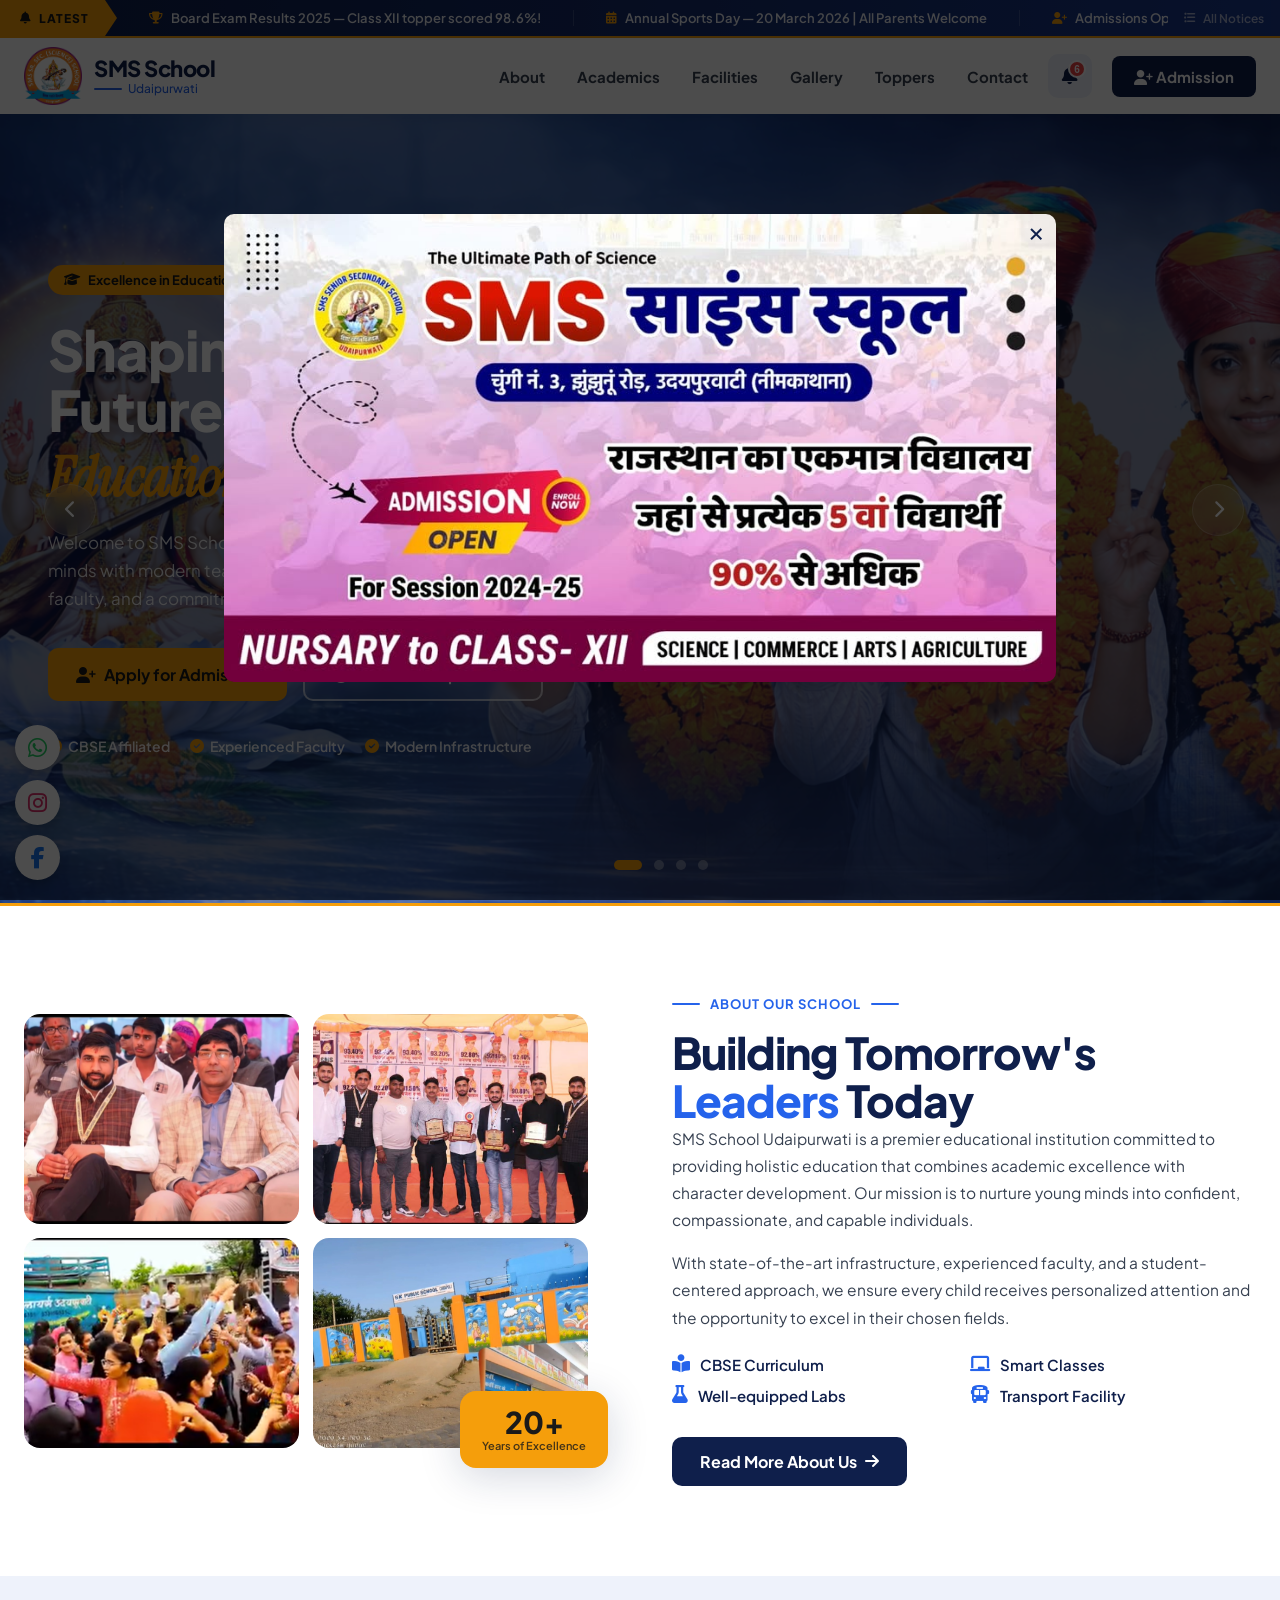
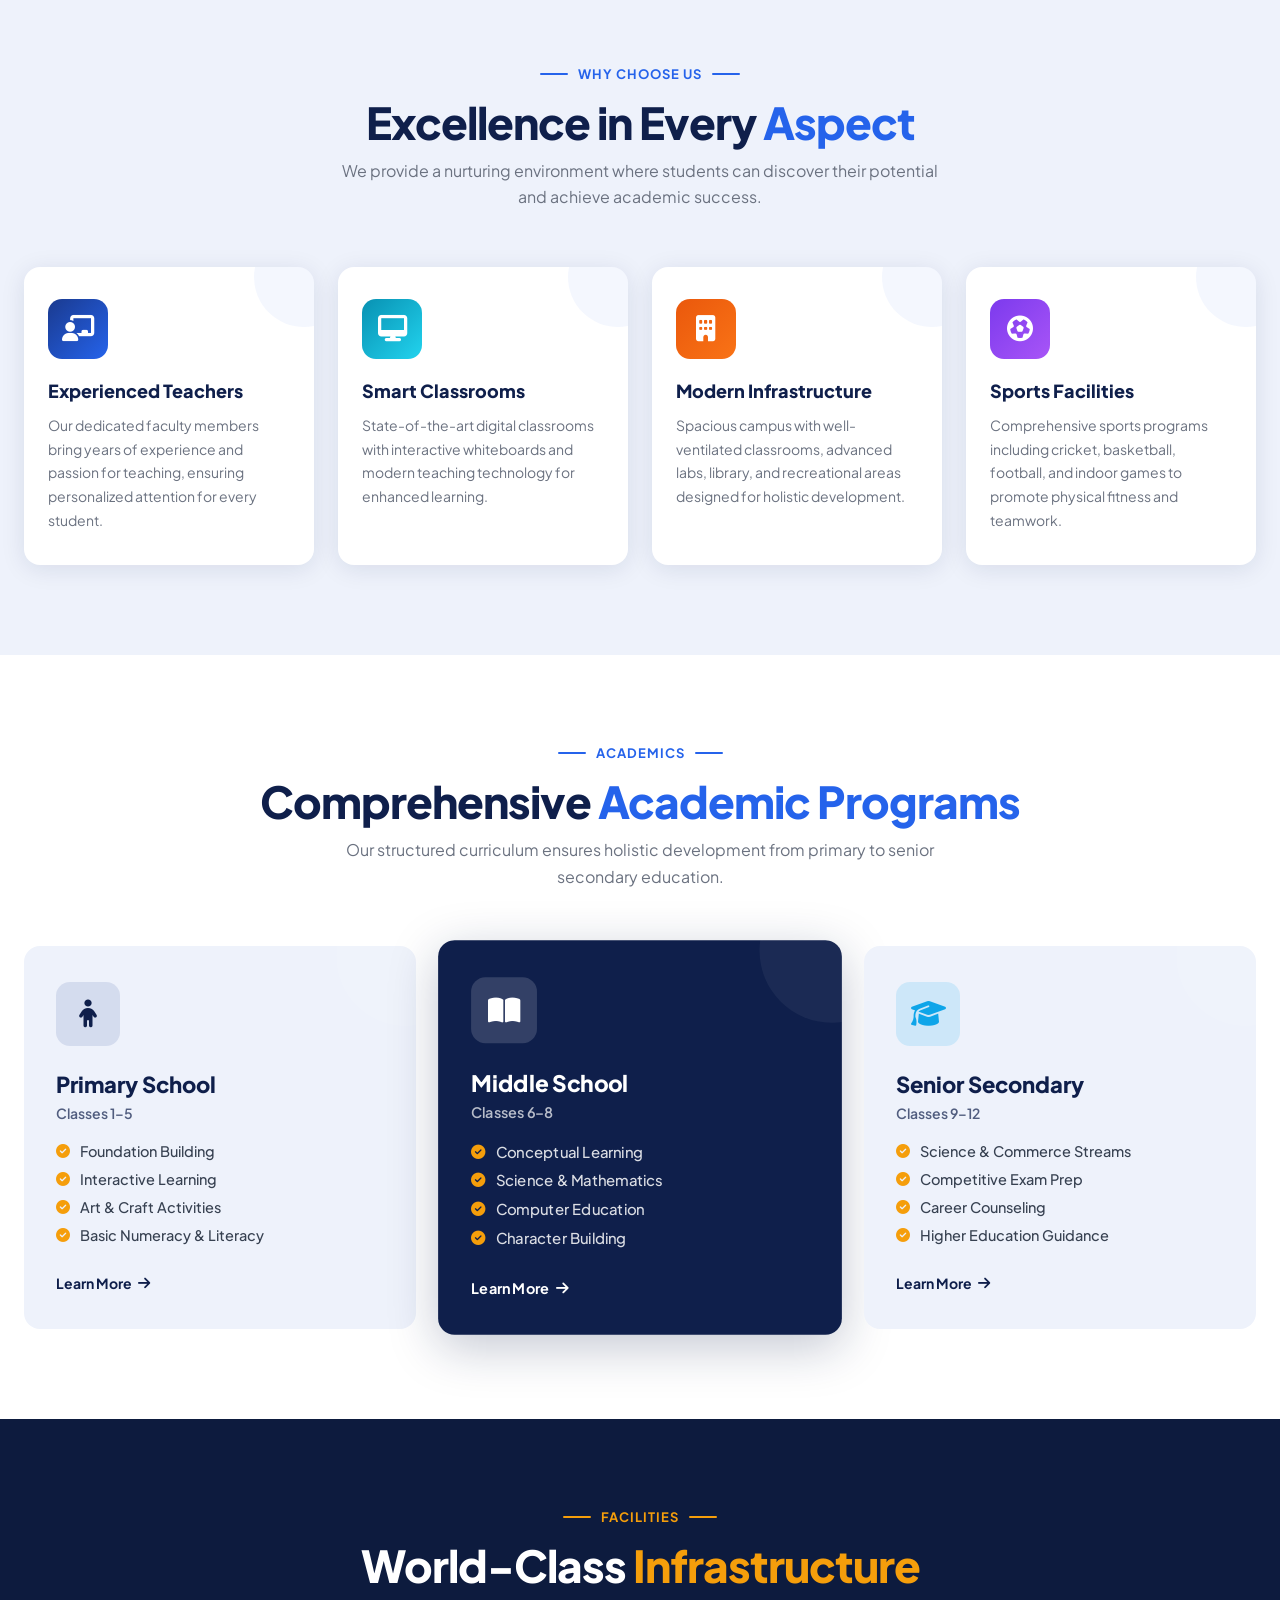
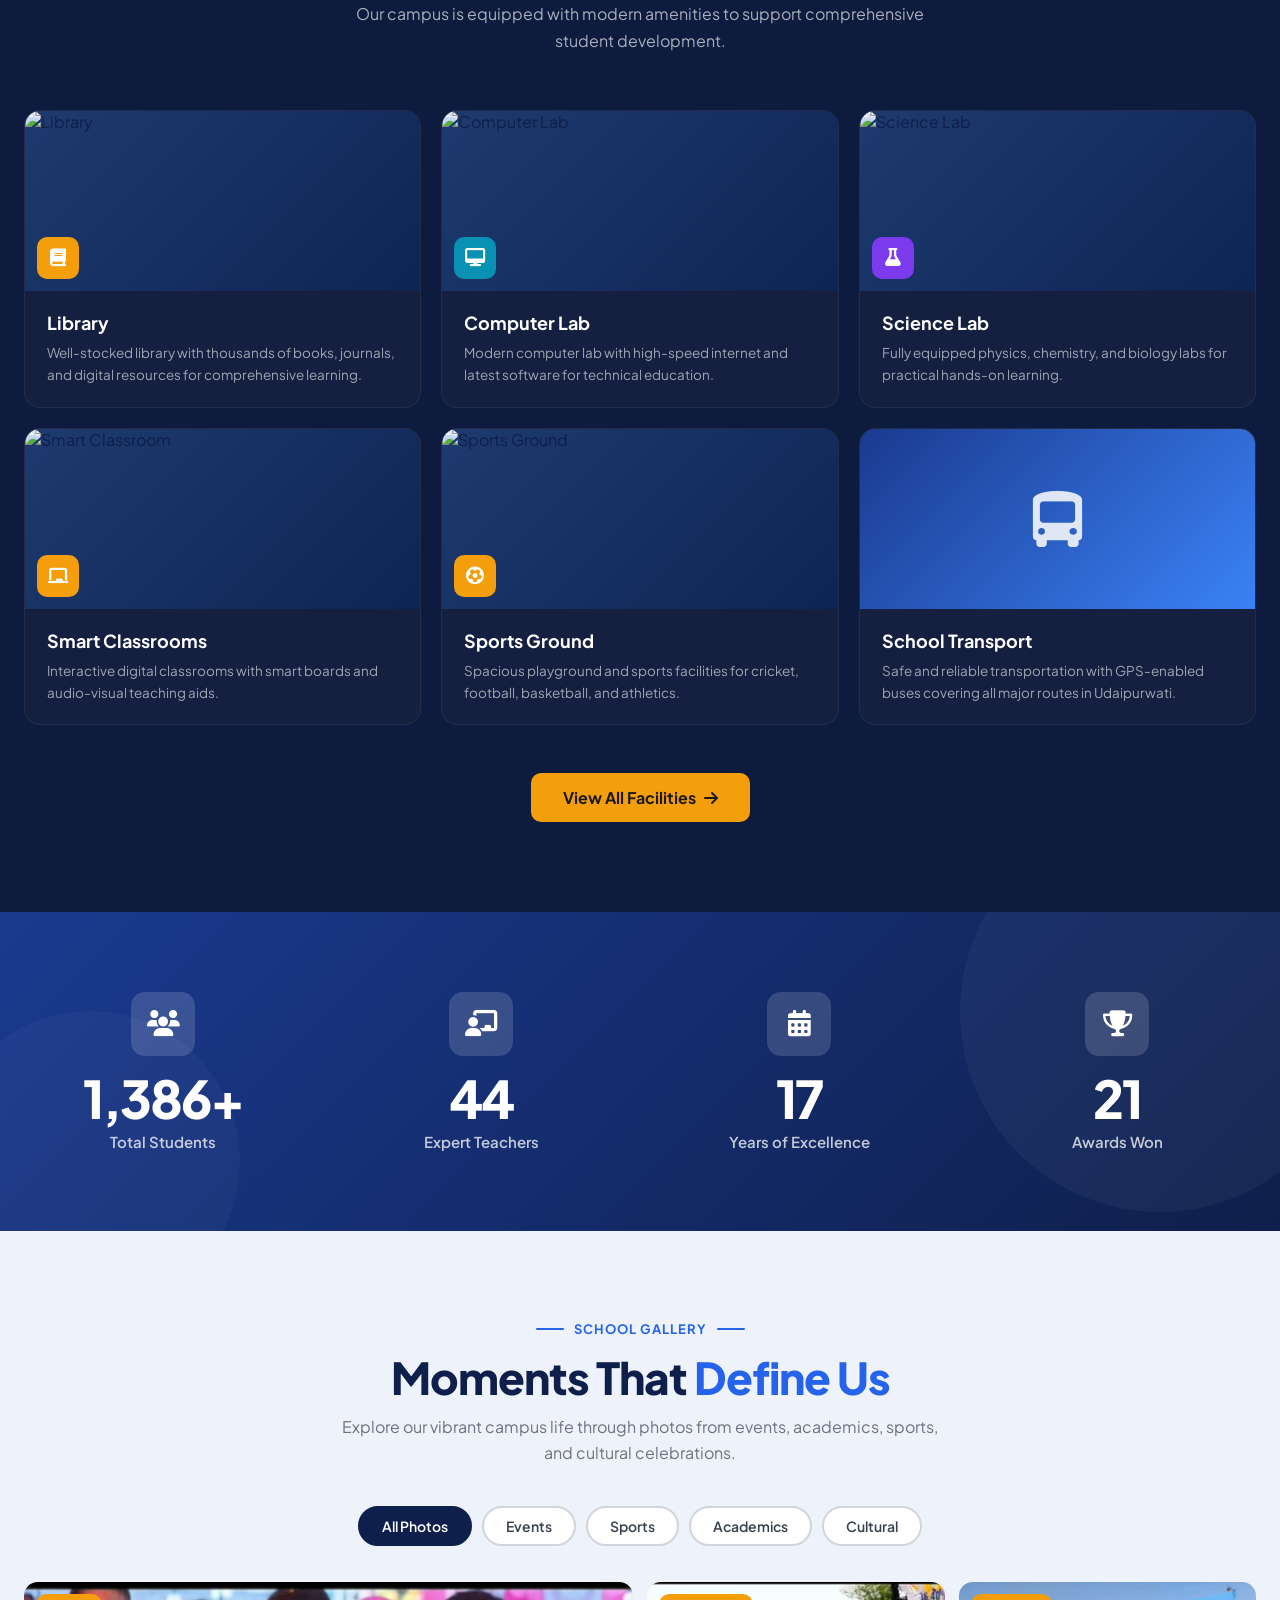
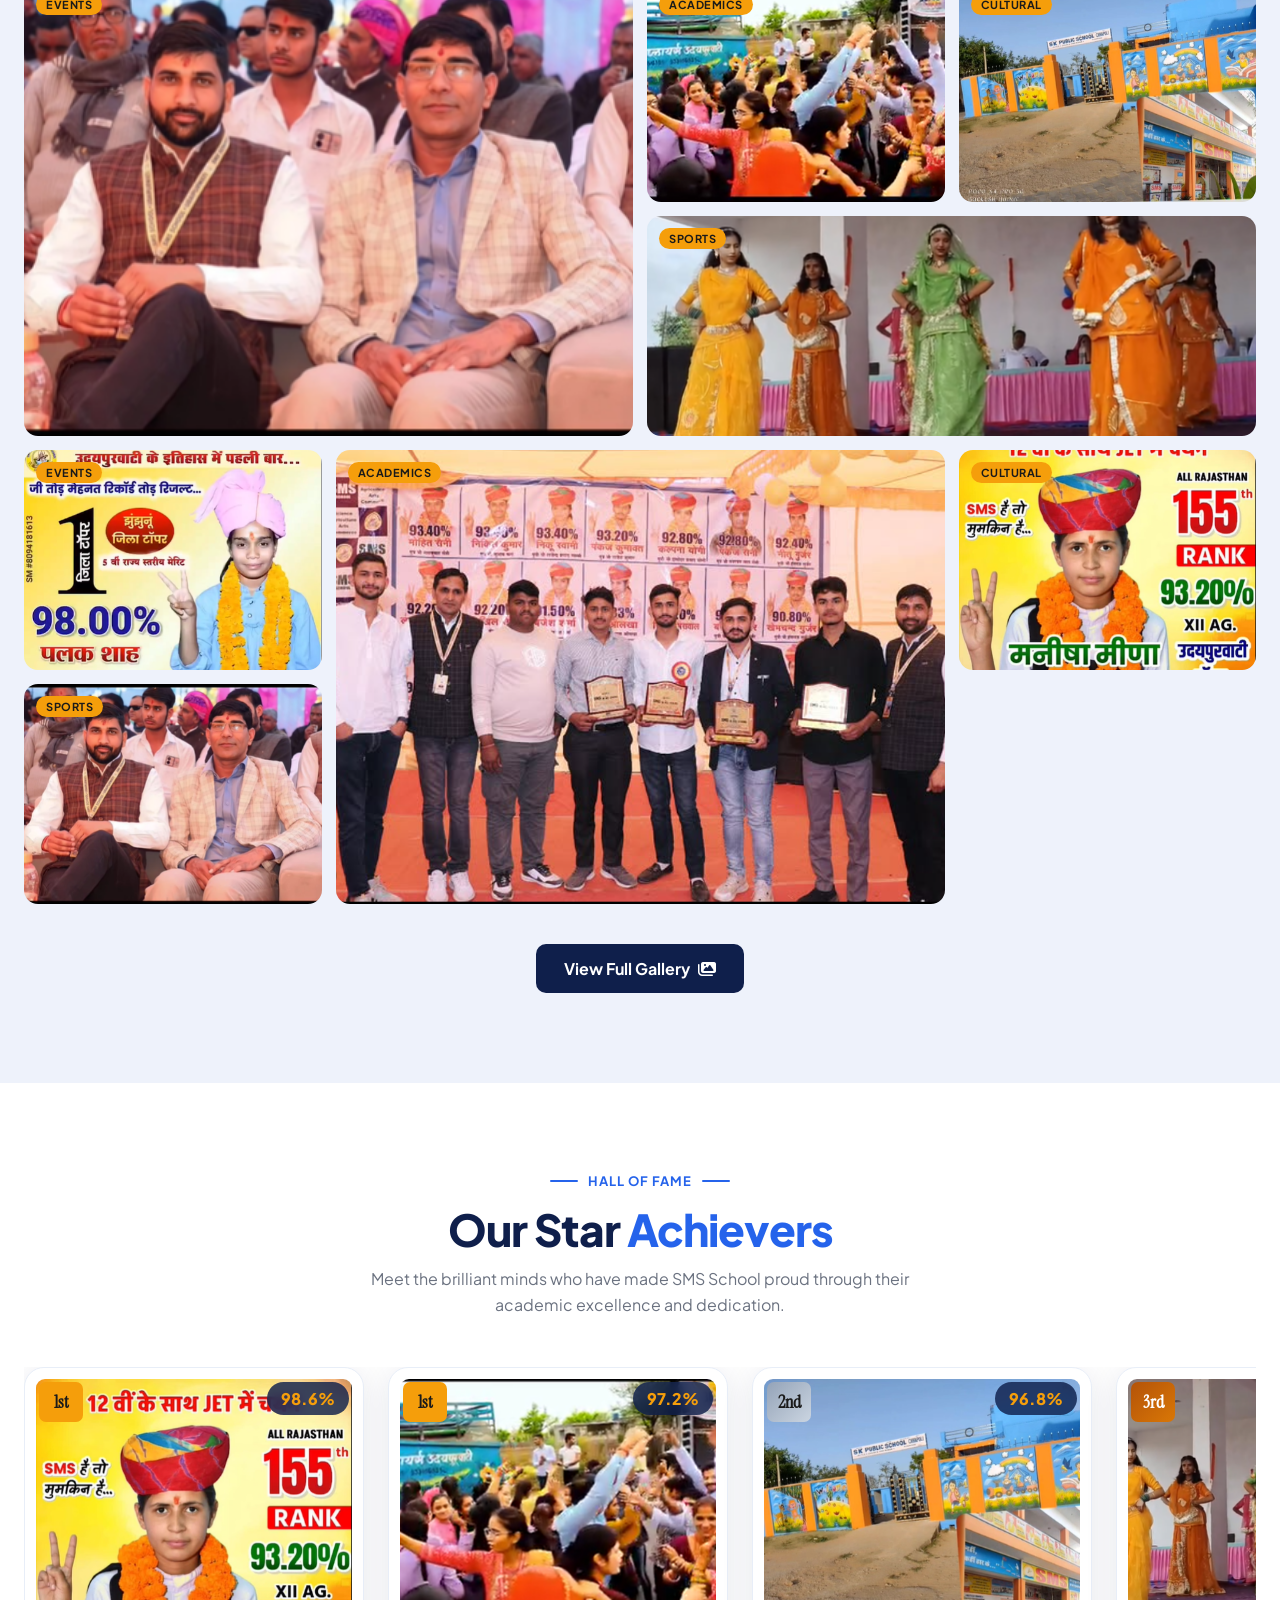
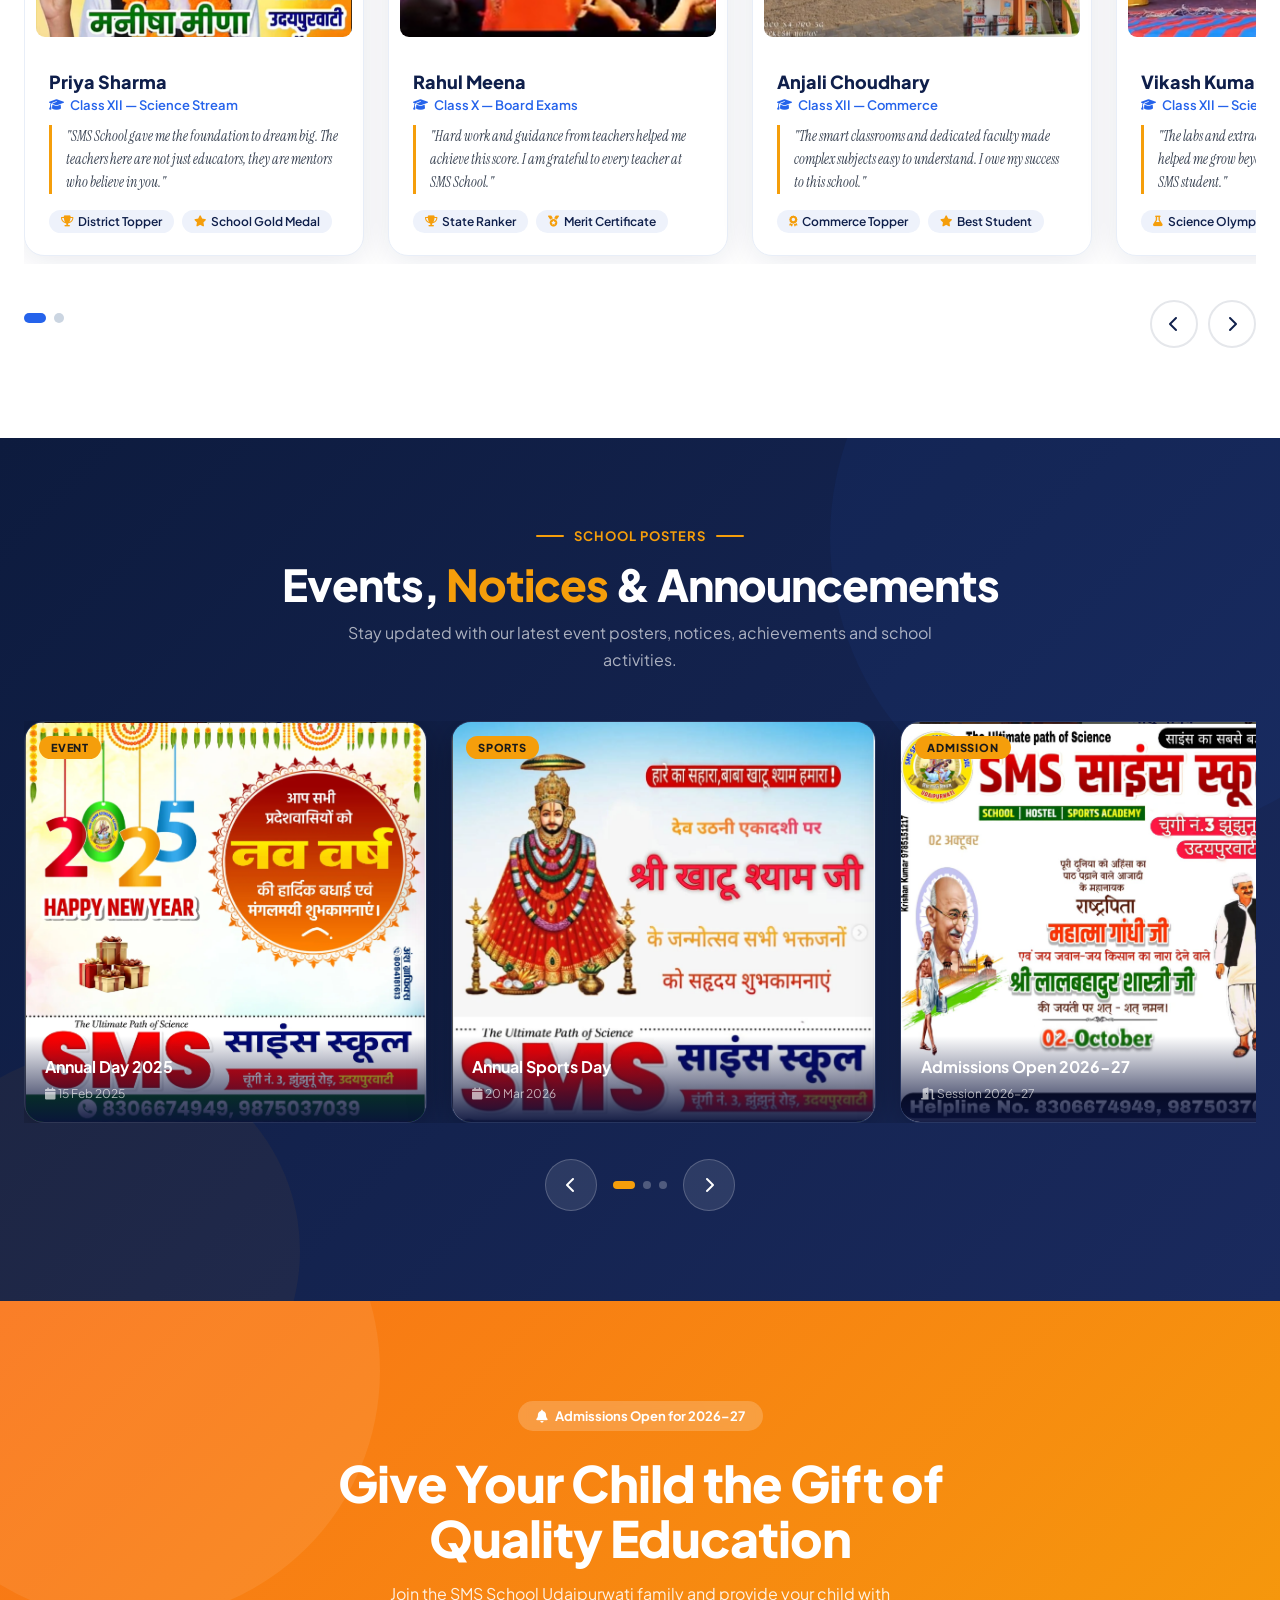
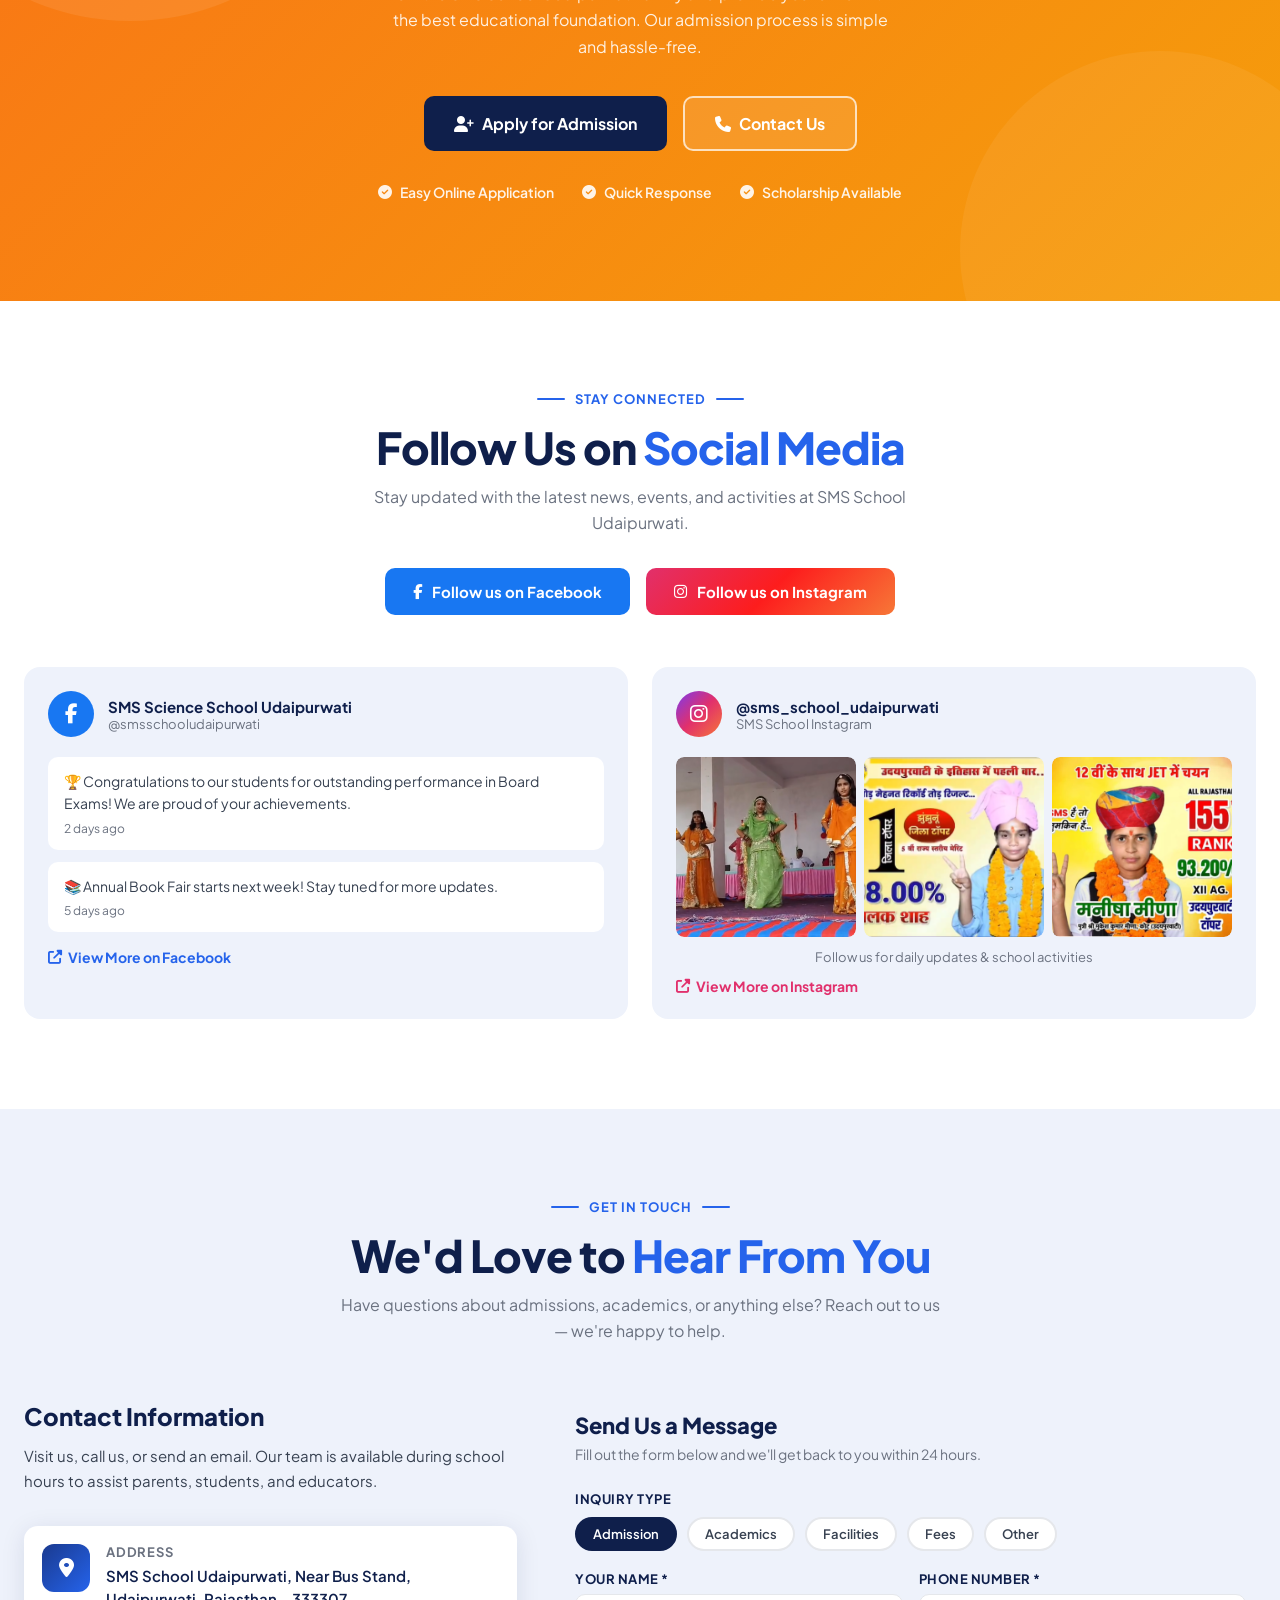
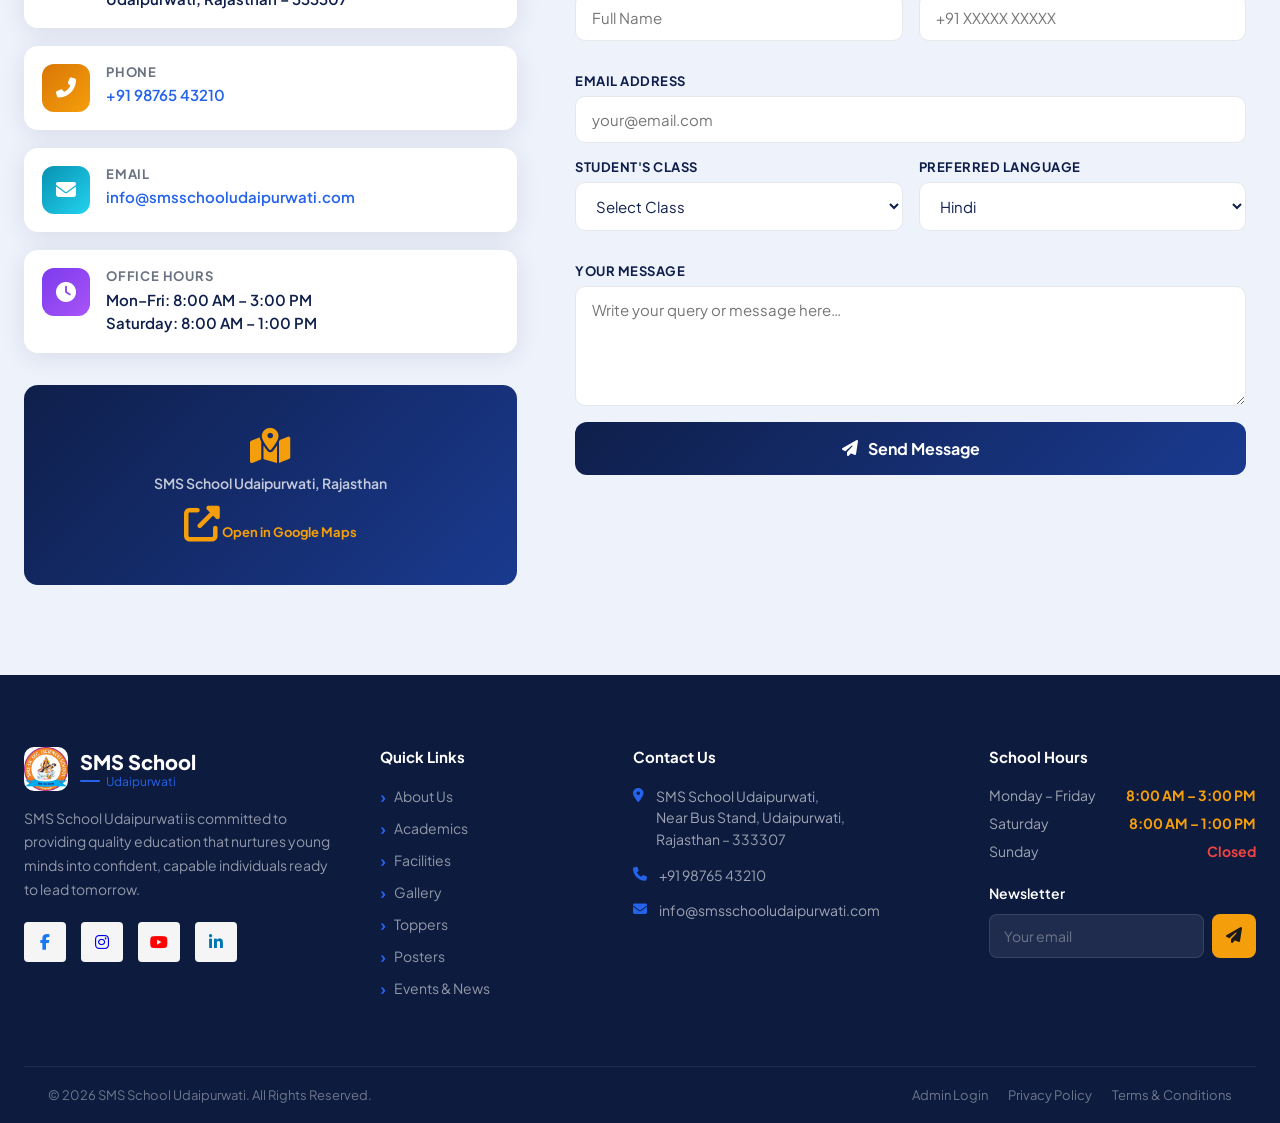
==== commit 5221525a: "this are add to poster modal and admission new update" ====
--- a/index.html
+++ b/index.html
@@ -19,6 +19,17 @@
 </head>
 
 <body>
+
+  <!-- ════════════════════════════════════════════
+     ADMISSION POSTER MODAL
+════════════════════════════════════════════ -->
+
+  <div id="admissionPosterModal" class="poster-modal">
+    <div class="poster-content">
+    <span class="poster-close" onclick="closePosterModal()">&times;</span>
+    <img src="images/main-poster.jpg" alt="Admission Open" class="posters-img-wrap">
+    </div>
+  </div>
 
   <!-- ════════════════════════════════════════════
      NOTIFICATION BAR
@@ -173,7 +184,7 @@
         <a href="#contact" onclick="closeMob()"><span class="icon"><i class="fas fa-phone"></i></span> Contact</a>
       </div>
       <div class="mob-cta">
-        <a href="#admissions" onclick="closeMob()"><i class="fas fa-user-plus"></i> Secure Your Child's Spot</a>
+        <a href="#admissions" onclick="closeMob()"><i class="fas fa-user-plus"></i> Apply for Admission</a>
       </div>
     </div>
   </div>
@@ -203,7 +214,7 @@
           <i class="fas fa-bell"></i>
           <span class="badge" id="headerNotifBadge">6</span>
         </button>
-        <a href="#admissions" class="btn-cta">Secure Your Child's Spot</a>
+        <a href="#admissions" class="btn-cta"><i class="fas fa-user-plus"></i> Admission</a>
         <button class="hamburger" onclick="openMob()" aria-label="Open menu"><i class="fas fa-bars"></i></button>
       </div>
     </div>
@@ -762,7 +773,7 @@
       </div>
     </div>
   </section>
-  
+
   <!-- ════════════════════════════════════════════
      POSTER SECTION
 ════════════════════════════════════════════ -->
@@ -843,9 +854,7 @@
     </div>
   </section>
 
-  <!-- ════════════════════════════════════════════
-     CTA / ADMISSIONS
-════════════════════════════════════════════ -->
+  <!--CTA / ADMISSIONS -->
   <section class="cta-section" id="admissions">
     <div class="cta-inner">
       <div class="cta-badge"><i class="fas fa-bell"></i> Admissions Open for 2026–27</div>
@@ -853,7 +862,9 @@
       <p>Join the SMS School Udaipurwati family and provide your child with the best educational foundation. Our
         admission process is simple and hassle-free.</p>
       <div class="cta-btns">
-        <a href="#" class="btn-white"><i class="fas fa-user-plus"></i> Apply for Admission</a>
+        <a href="javascript:void(0)" class="btn-white" onclick="openAdmissionModal()">
+          <i class="fas fa-user-plus"></i> Apply for Admission
+        </a>
         <a href="#contact" class="btn-outline-white"><i class="fas fa-phone"></i> Contact Us</a>
       </div>
       <div class="cta-features">
@@ -864,6 +875,88 @@
     </div>
   </section>
 
+  <!-- Admission Modal -->
+  <div id="admissionModal" class="admission-modal">
+    <div class="modal-content">
+      <span class="modal-close" onclick="closeAdmissionModal()">&times;</span>
+
+      <!-- Contact Form -->
+      <div class="contact-form-card">
+        <div id="contactFormWrap">
+
+          <h3>Admission Enquiries</h3>
+          <p>Have questions about the admission process? Fill out the form below and our team will get back to you soon.
+          </p>
+
+          <div class="form-row">
+
+            <div class="form-group">
+              <label>Student Name *</label>
+              <input type="text" id="fname" placeholder="Student's Name" required>
+            </div>
+            <div class="form-group">
+              <label>S'Father Name *</label>
+              <input type="text" id="fname" placeholder="Father's Name" required>
+            </div>
+          </div>
+
+          <div class="form-row">
+            <div class="form-group">
+              <label>Email Address</label>
+              <input type="email" id="femail" placeholder="your@email.com">
+            </div>
+            <div class="form-group">
+              <label>Phone Number(Whatsapp)</label>
+              <input type="tel" id="fphone" placeholder="+91 XXXXX XXXXX" required>
+            </div>
+          </div>
+
+          <div class="form-row">
+            <div class="form-group">
+              <label>Preferred Language</label>
+              <select id="flang" onchange="updateClassOptions()">
+                <option value="">Select Medium</option>
+                <option value="hindi">Hindi Medium</option>
+                <option value="english">English Medium</option>
+              </select>
+            </div>
+            <div class="form-group">
+              <label>Student's Class</label>
+              <select id="fclass">
+                <option value="">Select Class</option>
+              </select>
+            </div>
+          </div>
+
+          <div class="form-row">
+            <div class="form-group" style="display: flex; align-items: center; gap: 10px;">
+              <input type="checkbox" id="transportCheck" onchange="toggleTransport()" style="margin:0;"> Require School Transport</label>
+
+            </div>
+
+            <div class="form-group" id="transportOptions" style="display:none;">
+              <label>Select Bus Route / Kiraya</label>
+              <select id="busRoute">
+                <option value="">Select Route</option>
+                <option>City Center - ₹500 / Month</option>
+                <option>Nawalgarh Road - ₹600 / Month</option>
+                <option>Station Area - ₹700 / Month</option>
+                <option>Mandawa Road - ₹800 / Month</option>
+                <option>Nearby Village - ₹900 / Month</option>
+              </select>
+            </div>
+          </div>
+
+          <button class="btn-submit">
+            <i class="fas fa-paper-plane"></i> Apply Now
+          </button>
+
+        </div>
+
+      </div>
+
+    </div>
+  </div>
   <!-- ════════════════════════════════════════════
      SOCIAL MEDIA
 ════════════════════════════════════════════ -->
@@ -1081,8 +1174,8 @@
         <p class="footer-desc">SMS School Udaipurwati is committed to providing quality education that nurtures young
           minds into confident, capable individuals ready to lead tomorrow.</p>
         <div class="social-icons">
-          <a href="https://www.facebook.com/p/SMS-Science-School-Udaipurwati-100063813173272/" class="social-icon social-facebook"><i
-              class="fab fa-facebook-f"></i></a>
+          <a href="https://www.facebook.com/p/SMS-Science-School-Udaipurwati-100063813173272/"
+            class="social-icon social-facebook"><i class="fab fa-facebook-f"></i></a>
           <a href="https://www.instagram.com/sms_school_udaipurwati/" class="social-icon social-instagram"><i
               class="fab fa-instagram"></i></a>
           <a href="#" class="social-icon social-youtube"><i class="fab fa-youtube"></i></a>
@@ -1140,23 +1233,24 @@
 
   <div class="social-float">
 
-  <a href="https://wa.me/917014689785" target="_blank" class="social-btn whatsapp">
-  <i class="fab fa-whatsapp"></i>
-  <span>WhatsApp</span>
-  </a>
-
-  <a href="https://instagram.com/" target="_blank" class="social-btn instagram">
-  <i class="fab fa-instagram"></i>
-  <span>Instagram</span>
-  </a>
-  <a href="https://www.facebook.com/p/SMS-Science-School-Udaipurwati-100063813173272/" target="_blank" class="social-btn facebook">
-  <i class="fab fa-facebook-f"></i>
-  <span>Facebook</span>
-  </a>
+    <a href="https://wa.me/917014689785" target="_blank" class="social-btn whatsapp">
+      <i class="fab fa-whatsapp"></i>
+      <span>WhatsApp</span>
+    </a>
+
+    <a href="https://instagram.com/" target="_blank" class="social-btn instagram">
+      <i class="fab fa-instagram"></i>
+      <span>Instagram</span>
+    </a>
+    <a href="https://www.facebook.com/p/SMS-Science-School-Udaipurwati-100063813173272/" target="_blank"
+      class="social-btn facebook">
+      <i class="fab fa-facebook-f"></i>
+      <span>Facebook</span>
+    </a>
 
 
   </div>
-<!--end social icon-->
+  <!--end social icon-->
 
   <!-- JAVASCRIPT -->
   <script src="js/js.main.js"></script>
--- a/css/style.main.css
+++ b/css/style.main.css
@@ -37,6 +37,44 @@
     overflow-x: hidden;
  }
 
+/* ADMISSION POSTER MODAL */
+ .poster-modal{
+   display:none;
+   position:fixed;
+   top:0;
+   left:0;
+   width:100%;
+   height:100%;
+   background:rgba(0,0,0,0.7);
+   z-index:9999;
+   align-items:center;
+   justify-content:center;
+   }
+
+   .poster-content{
+   position:relative;
+   max-width: 65%;
+   width:90%;
+   }
+
+   .posters-img-wrap{
+   width:100%;
+   border-radius:10px;
+   }
+
+   .poster-close{
+   position:absolute;
+   top: 0;
+   right: 0;
+   width:40px;
+   height:40px;
+   border-radius:50%;
+   text-align:center;
+   line-height:30px;
+   font-size:27px;
+   cursor:pointer;
+   }
+
  /* ─── NOTIFICATION BAR ─── */
  .notif-bar {
     background: linear-gradient(90deg, var(--navy) 0%, #1a3a8f 100%);
@@ -1817,19 +1855,19 @@
     padding-bottom: 8px;
  }
 
- .story-card{
-      flex:0 0 auto;
-      width:340px;
-      background: #fff;
+ .story-card {
+    flex: 0 0 auto;
+    width: 340px;
+    background: #fff;
     border-radius: 20px;
     box-shadow: 0 4px 32px rgba(15, 31, 75, 0.10);
     border: 1px solid #e8eef8;
     transition: transform 0.25s, box-shadow 0.25s;
     flex-shrink: 0;
-     cursor: pointer;
-     position: relative;
-      overflow: hidden;
-   }
+    cursor: pointer;
+    position: relative;
+    overflow: hidden;
+ }
 
  .story-card:hover {
     transform: translateY(-8px);
@@ -1845,8 +1883,8 @@
  .story-img-wrap img {
     width: 100%;
     height: 100%;
-     border-radius: 20px 20px 1.25rem;
-     padding: 11px;
+    border-radius: 20px 20px 1.25rem;
+    padding: 11px;
     object-fit: cover;
     object-position: top;
     display: block;
@@ -2007,34 +2045,34 @@
     color: #fff;
  }
 
-.stories-dots{
-display:flex;
-gap:8px;
-align-items:center;
-margin-top:24px;
-justify-content:center;
-}
-
-.stories-dot{
-width:10px;
-height:10px;
-border-radius:50%;
-border:none;
-background:#cbd5e1;
-cursor:pointer;
-transition:all 0.3s;
-padding:0;
-}
-
-.stories-dot:hover{
-background:#3b82f6;
-}
-
-.stories-dot.active{
-width:22px;
-border-radius:6px;
-background:#2563eb;
-}
+ .stories-dots {
+    display: flex;
+    gap: 8px;
+    align-items: center;
+    margin-top: 24px;
+    justify-content: center;
+ }
+
+ .stories-dot {
+    width: 10px;
+    height: 10px;
+    border-radius: 50%;
+    border: none;
+    background: #cbd5e1;
+    cursor: pointer;
+    transition: all 0.3s;
+    padding: 0;
+ }
+
+ .stories-dot:hover {
+    background: #3b82f6;
+ }
+
+ .stories-dot.active {
+    width: 22px;
+    border-radius: 6px;
+    background: #2563eb;
+ }
 
  .s-dot {
     width: 8px;
@@ -2210,7 +2248,7 @@
     border-radius: 4px;
  }
 
- /* ─── CTA ─── */
+ /* ─── CTA / Admissions ─── */
  .cta-section {
     background: linear-gradient(135deg, #f97316 0%, #f59e0b 100%);
     padding: 100px 24px;
@@ -2341,6 +2379,98 @@
     font-weight: 600;
  }
 
+ /* Admission Modal */
+ .admission-modal {
+    display: none;
+    position: fixed;
+    top: 0;
+    left: 0;
+    width: 100%;
+    height: 100%;
+    background: rgba(0, 0, 0, 0.6);
+    z-index: 9999;
+    justify-content: center;
+    align-items: center;
+ }
+
+ .modal-content {
+    background: #fff;
+    width: 90%;
+    max-width: 650px;
+    padding: 30px;
+    border-radius: 10px;
+    position: relative;
+    max-height: 90vh;
+    overflow-y: auto;
+ }
+
+ .modal-close {
+    position: absolute;
+    top: 10px;
+    right: 15px;
+    font-size: 28px;
+    cursor: pointer;
+ }
+
+ .contact-form-card {
+    width: 100%;
+ }
+
+ .form-row {
+    display: flex;
+    gap: 15px;
+ }
+
+ .form-group {
+    flex: 1;
+    margin-bottom: 15px;
+ }
+
+ .form-group input,
+ .form-group select,
+ .form-group textarea {
+    width: 100%;
+    padding: 10px;
+    border: 1px solid #ccc;
+    border-radius: 6px;
+ }
+
+ textarea {
+    height: 90px;
+ }
+
+ .btn-submit {
+    background: #0d6efd;
+    color: #fff;
+    border: none;
+    padding: 12px 20px;
+    border-radius: 6px;
+    cursor: pointer;
+ }
+
+ .btn-submit:hover {
+    background: #084298;
+ }
+
+ .form-inquiry-types {
+    display: flex;
+    gap: 10px;
+    flex-wrap: wrap;
+ }
+
+ .inq-type {
+    border: 1px solid #ccc;
+    padding: 6px 12px;
+    border-radius: 20px;
+    cursor: pointer;
+    background: #f5f5f5;
+ }
+
+ .inq-type.active {
+    background: #0d6efd;
+    color: #fff;
+ }
+
  /* ─── SOCIAL ─── */
  .social-section {
     background: #fff;
@@ -2523,8 +2653,6 @@
     align-items: start;
     margin-top: 56px;
  }
-
- .contact-info {}
 
  .contact-info h3 {
     font-size: 24px;
@@ -2660,10 +2788,7 @@
 
  /* Contact Form */
  .contact-form-card {
-    background: #fff;
-    border-radius: 20px;
-    padding: 40px;
-    box-shadow: 0 8px 40px rgba(15, 31, 75, 0.10);
+    padding: 10px;
  }
 
  .contact-form-card h3 {
@@ -3114,67 +3239,69 @@
     }
  }
 
- .social-float{
-position:fixed;
-left:15px;
-bottom:20px;
-display:flex;
-flex-direction:column;
-gap:10px;
-z-index:999;
-}
-
-.social-btn{
-display:flex;
-align-items:center;
-background:#fff;
-color:#333;
-padding:10px;
-width:45px;
-height:45px;
-border-radius:30px;
-overflow:hidden;
-text-decoration:none;
-box-shadow:0 4px 10px rgba(0,0,0,0.2);
-transition:0.4s;
-}
-
-.social-btn i{
-font-size:22px;
-min-width:25px;
-text-align:center;
-}
-
-.social-btn span{
-margin-left:10px;
-white-space:nowrap;
-opacity:0;
-transition:0.3s;
-font-weight:600;
-}
-
-/* Hover Expand */
-
-.social-btn:hover{
-width:140px;
-}
-
-.social-btn:hover span{
-opacity:1;
-}
-
-/* Colors */
-
-.whatsapp{
-color:#25D366;
-}
-
-.instagram{
-color:#E1306C;
-}
-.facebook{
-color:#1877F2;
-}
+ .social-float {
+    position: fixed;
+    left: 15px;
+    bottom: 20px;
+    display: flex;
+    flex-direction: column;
+    gap: 10px;
+    z-index: 999;
+ }
+
+ .social-btn {
+    display: flex;
+    align-items: center;
+    background: #fff;
+    color: #333;
+    padding: 10px;
+    width: 45px;
+    height: 45px;
+    border-radius: 30px;
+    overflow: hidden;
+    text-decoration: none;
+    box-shadow: 0 4px 10px rgba(0, 0, 0, 0.2);
+    transition: 0.4s;
+ }
+
+ .social-btn i {
+    font-size: 22px;
+    min-width: 25px;
+    text-align: center;
+ }
+
+ .social-btn span {
+    margin-left: 10px;
+    white-space: nowrap;
+    opacity: 0;
+    transition: 0.3s;
+    font-weight: 600;
+ }
+
+ /* Hover Expand */
+
+ .social-btn:hover {
+    width: 140px;
+ }
+
+ .social-btn:hover span {
+    opacity: 1;
+ }
+
+ /* Colors */
+
+ .whatsapp {
+    color: #25D366;
+ }
+
+ .instagram {
+    color: #E1306C;
+ }
+
+ .facebook {
+    color: #1877F2;
+ }
+
  /* ─── RESPONSIVE ─── */
  @media (max-width: 1024px) {
 
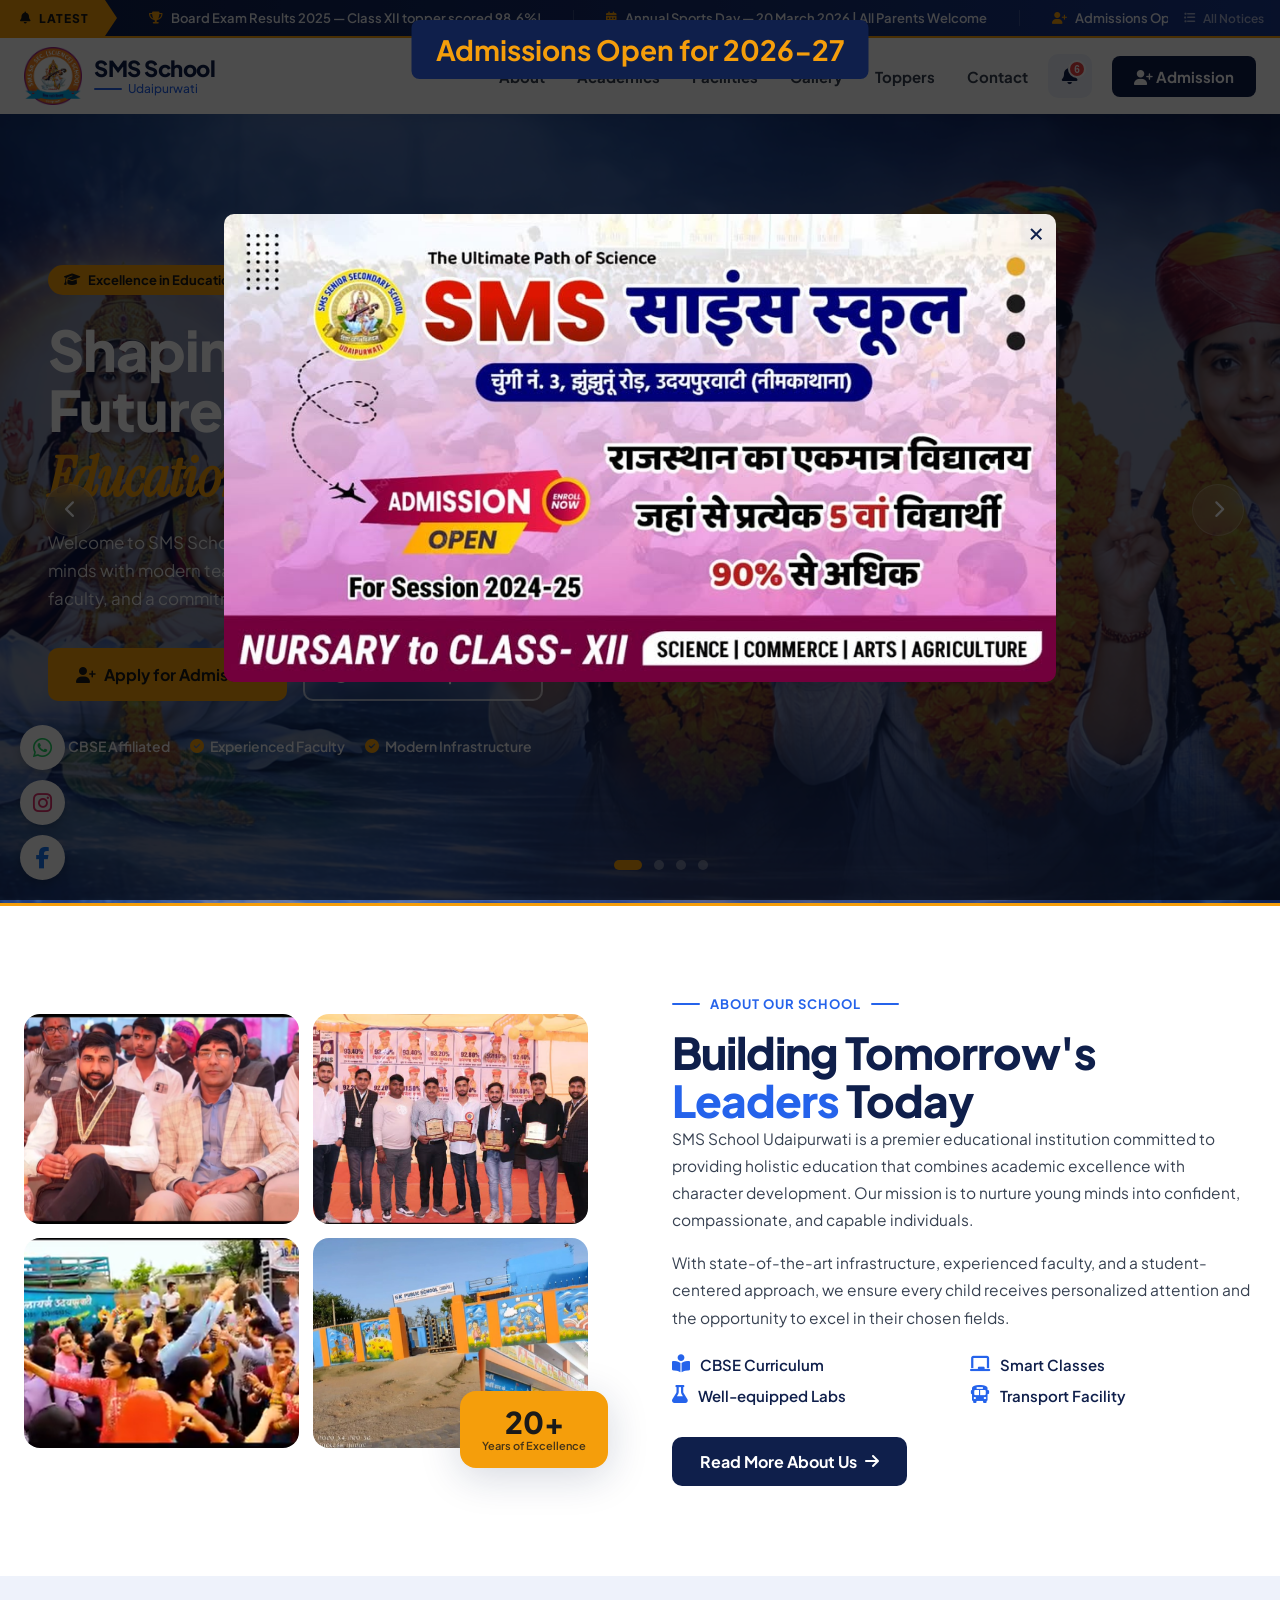
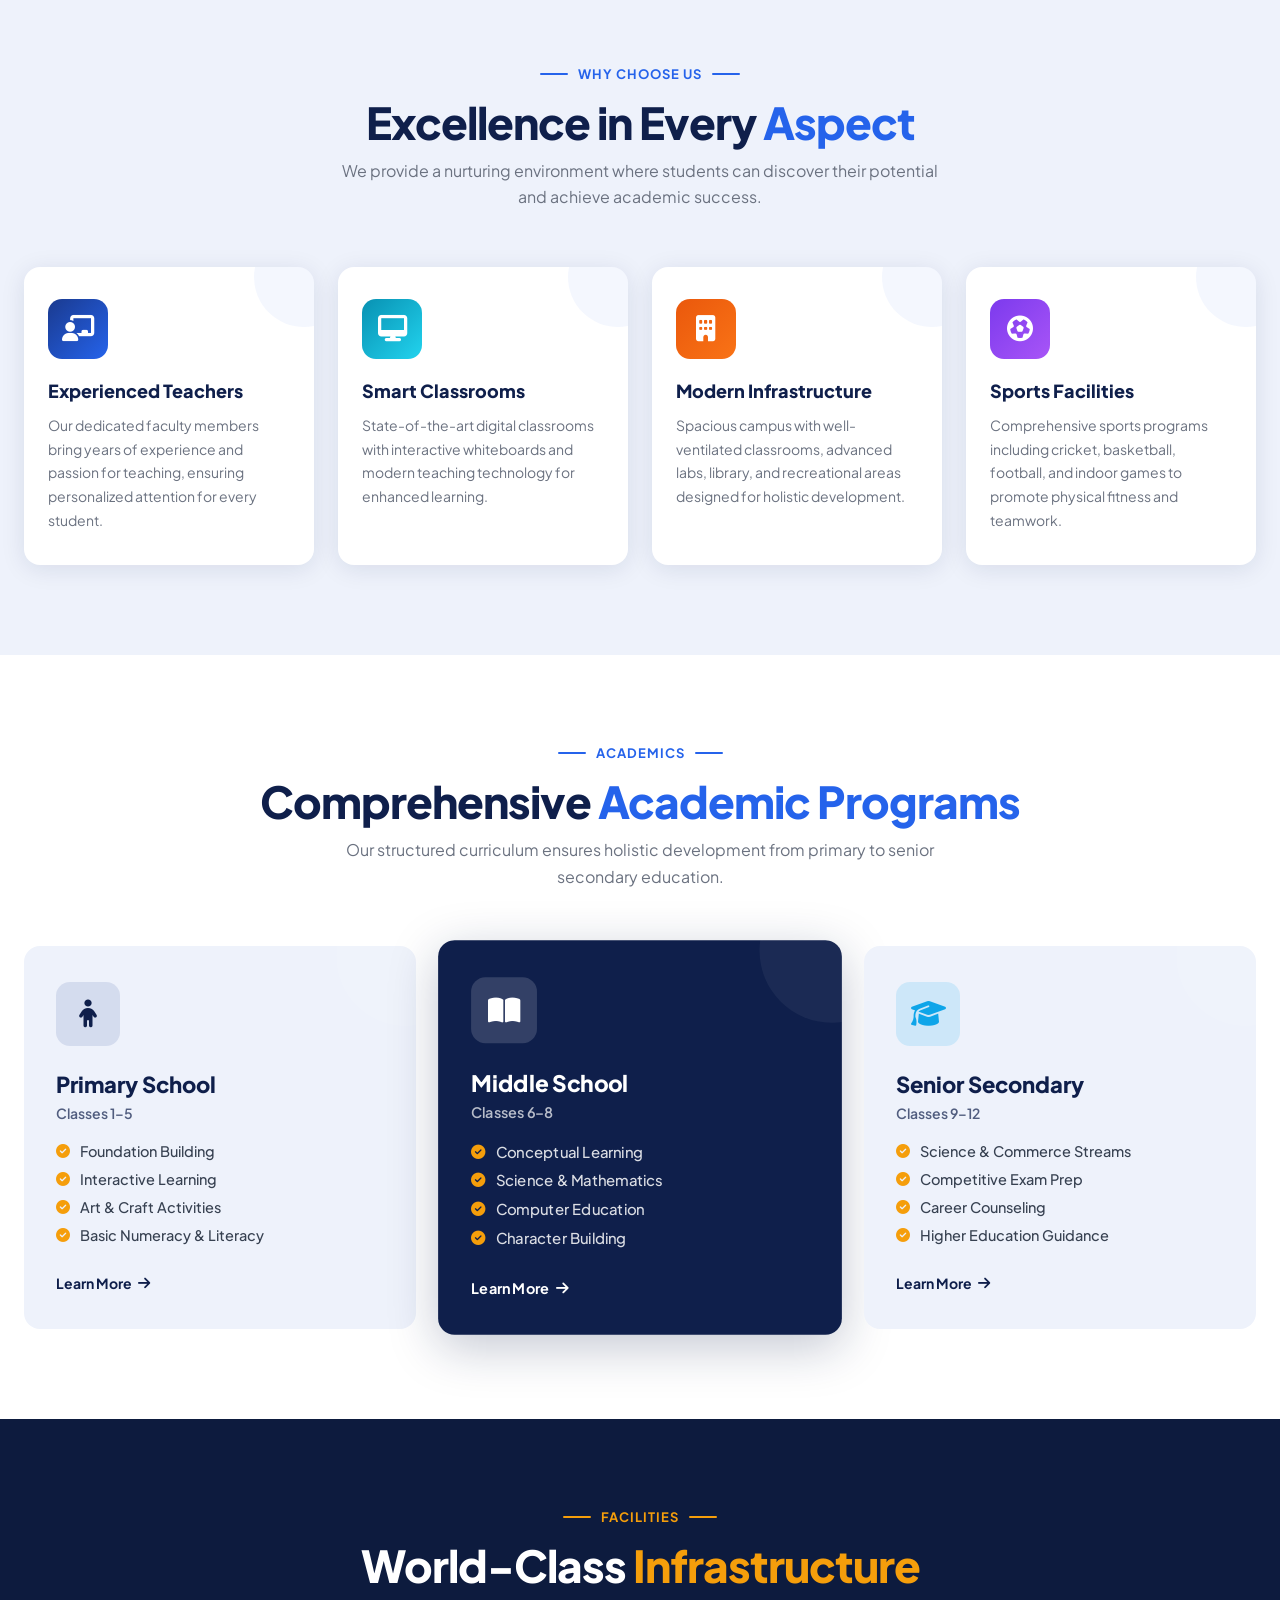
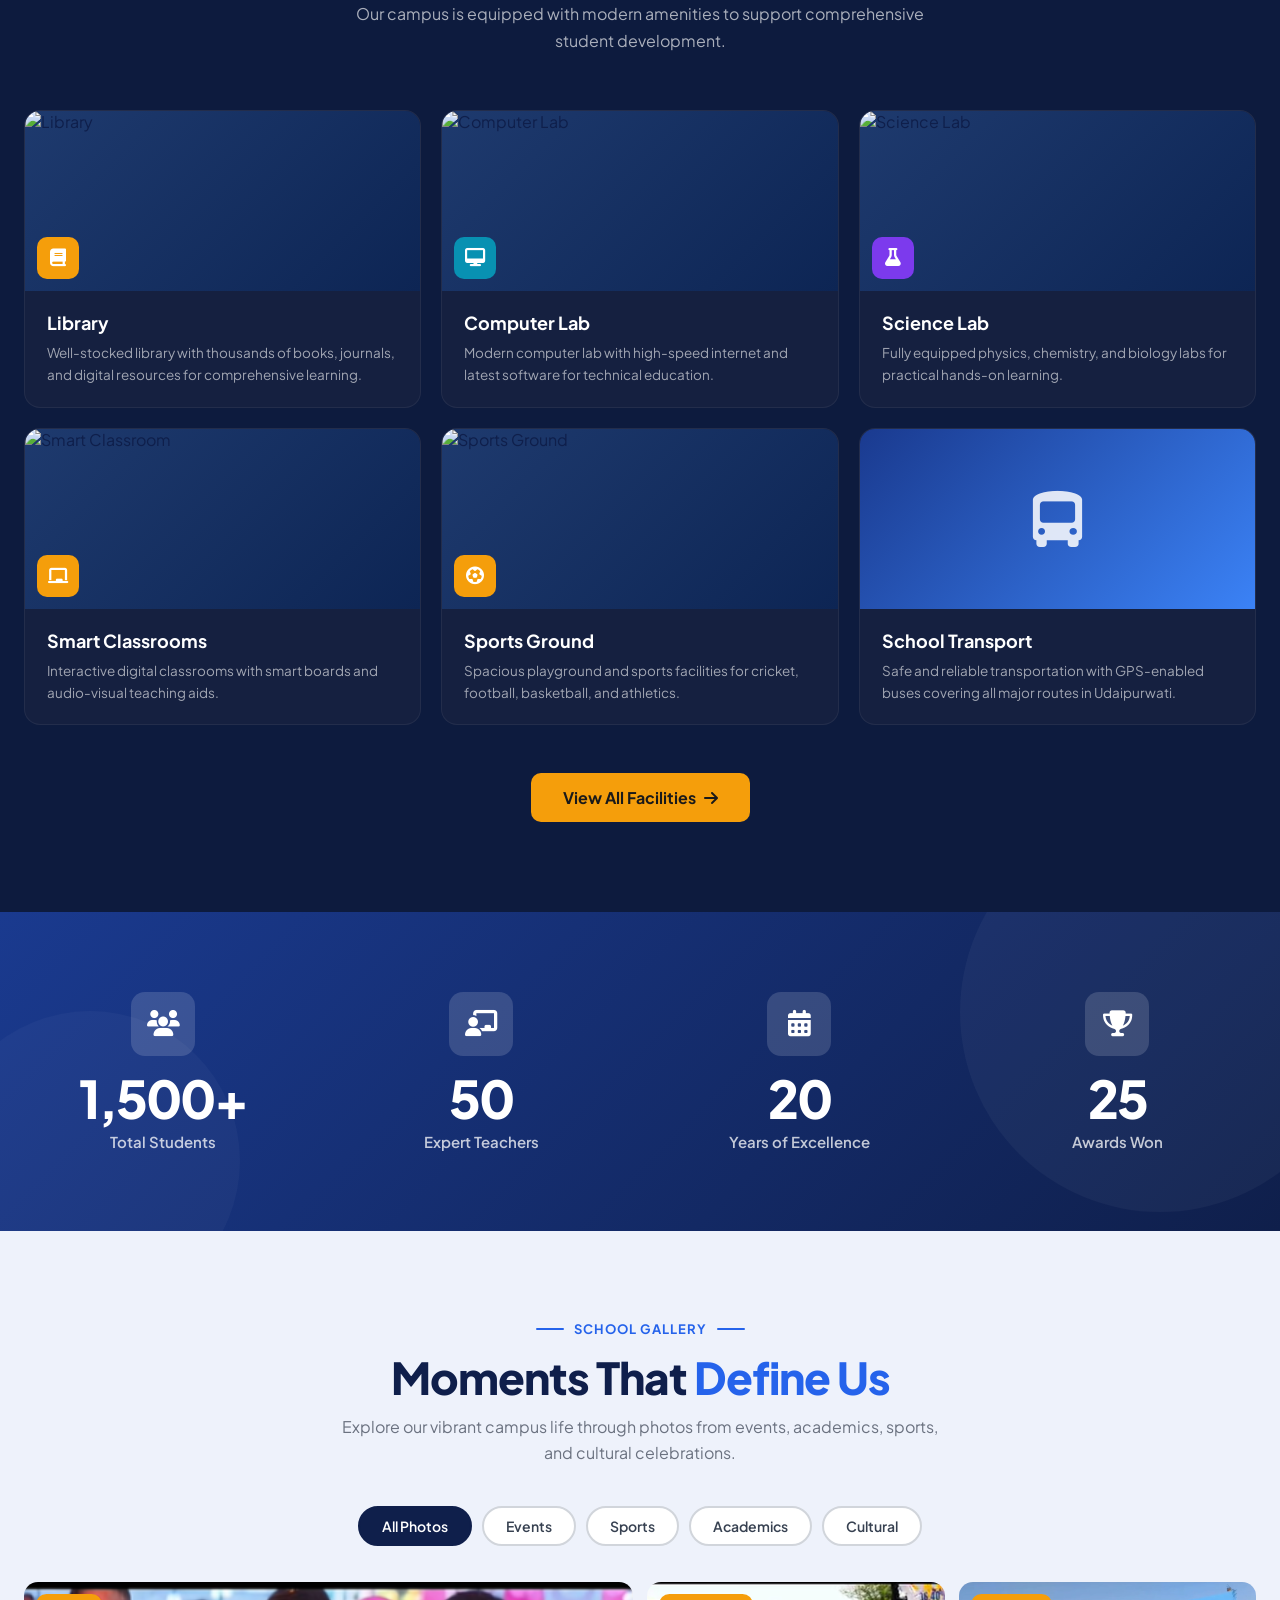
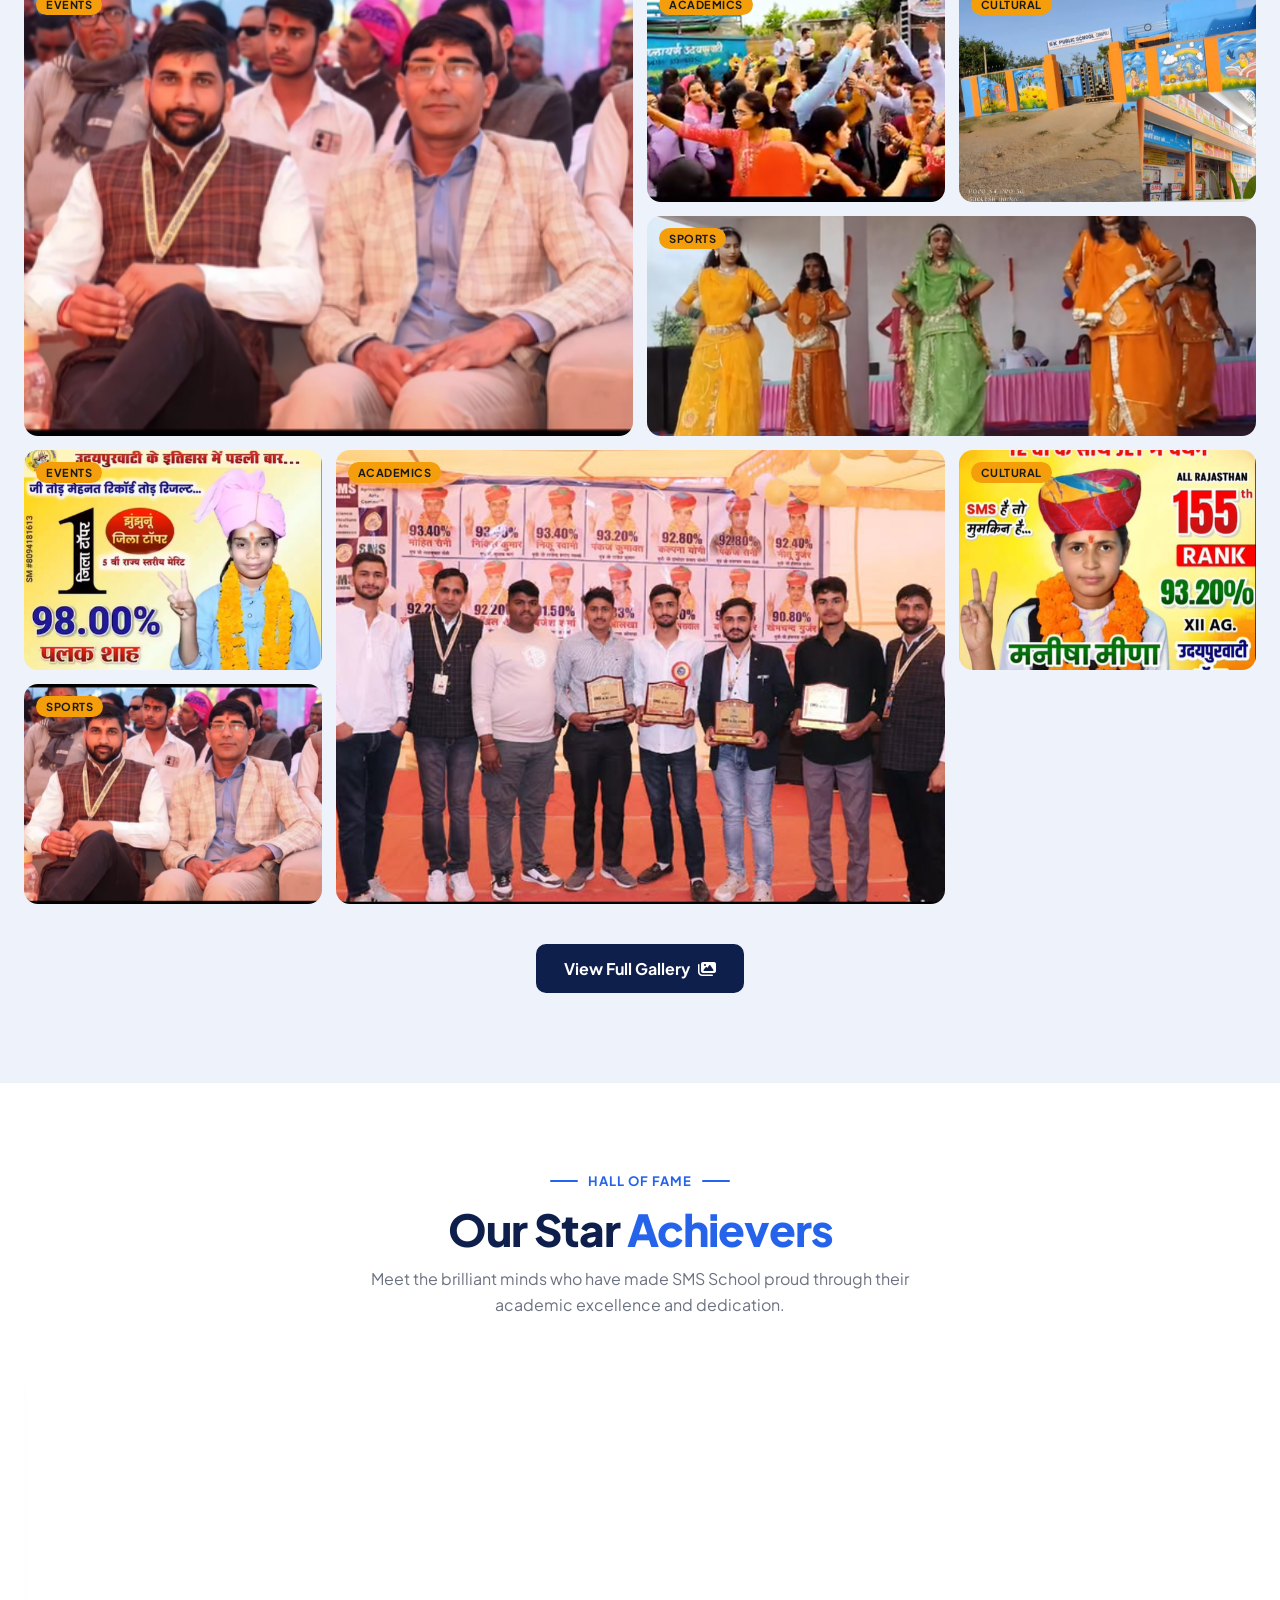
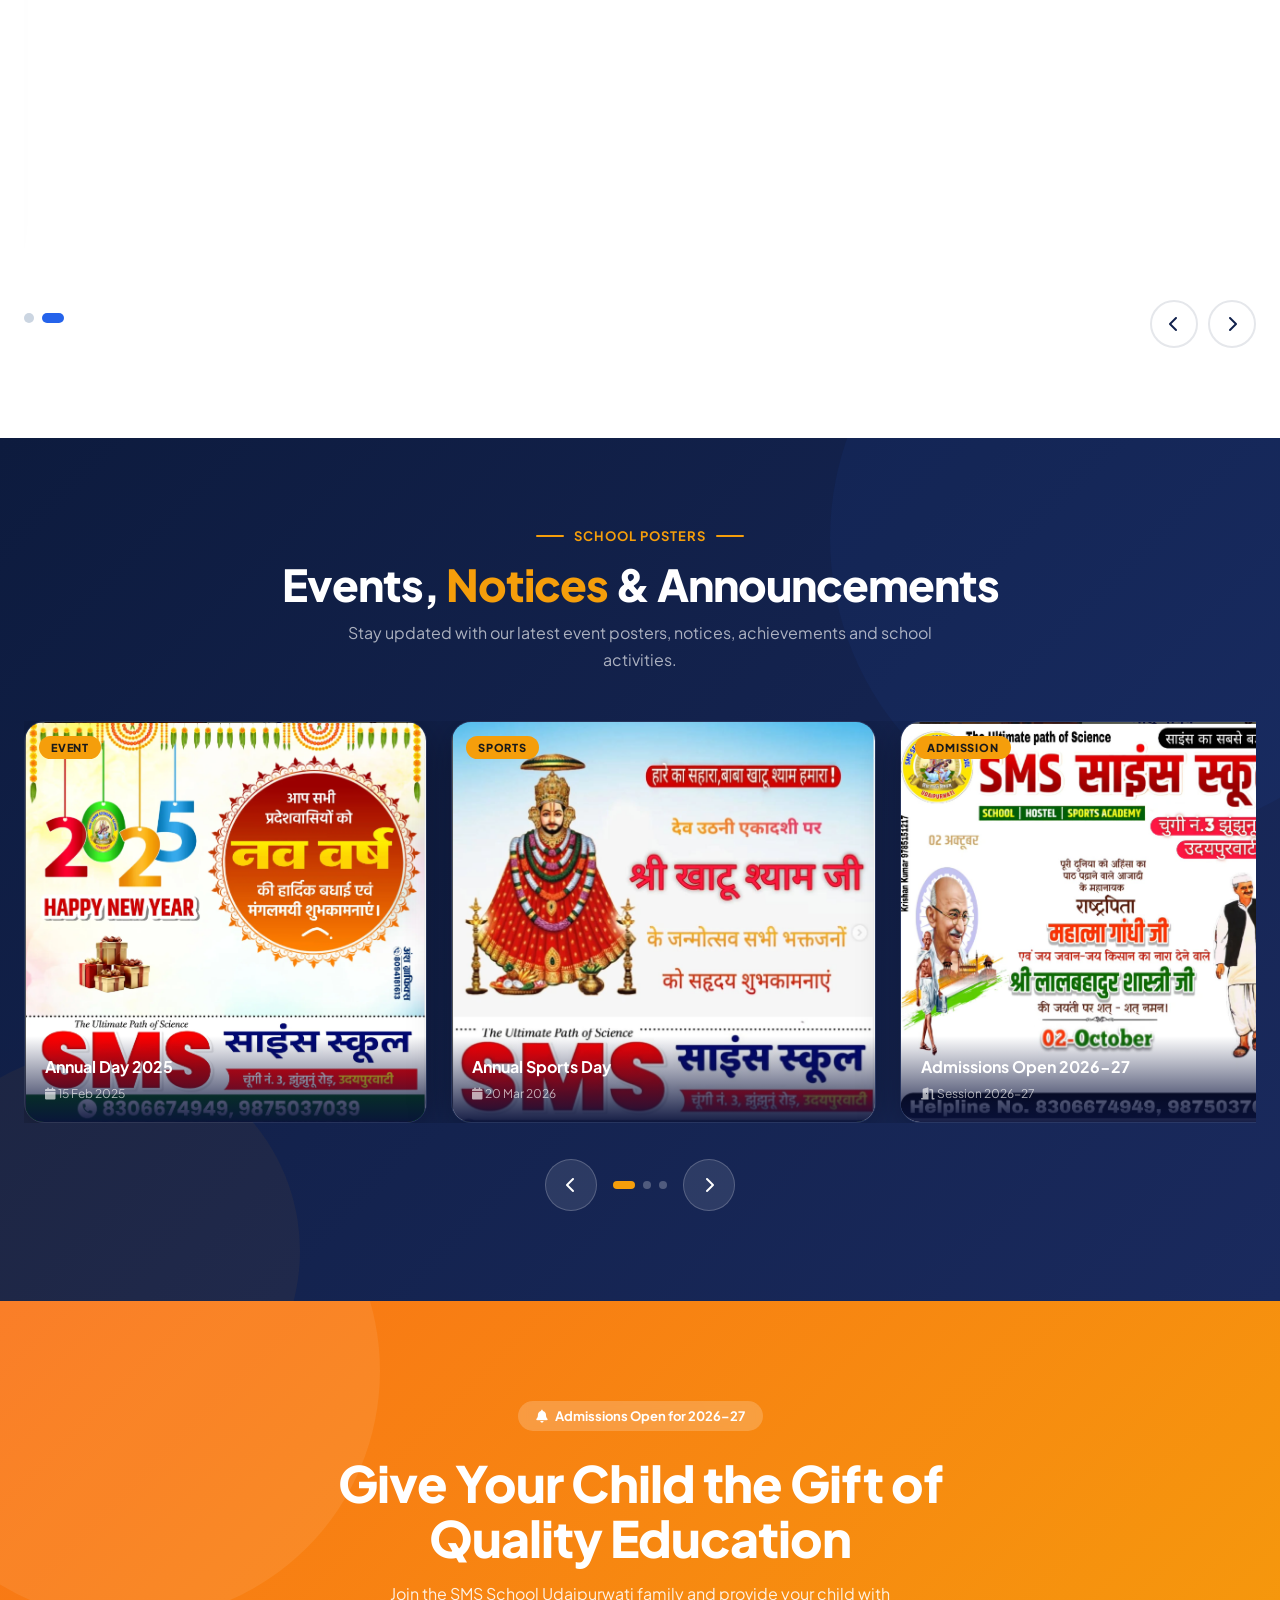
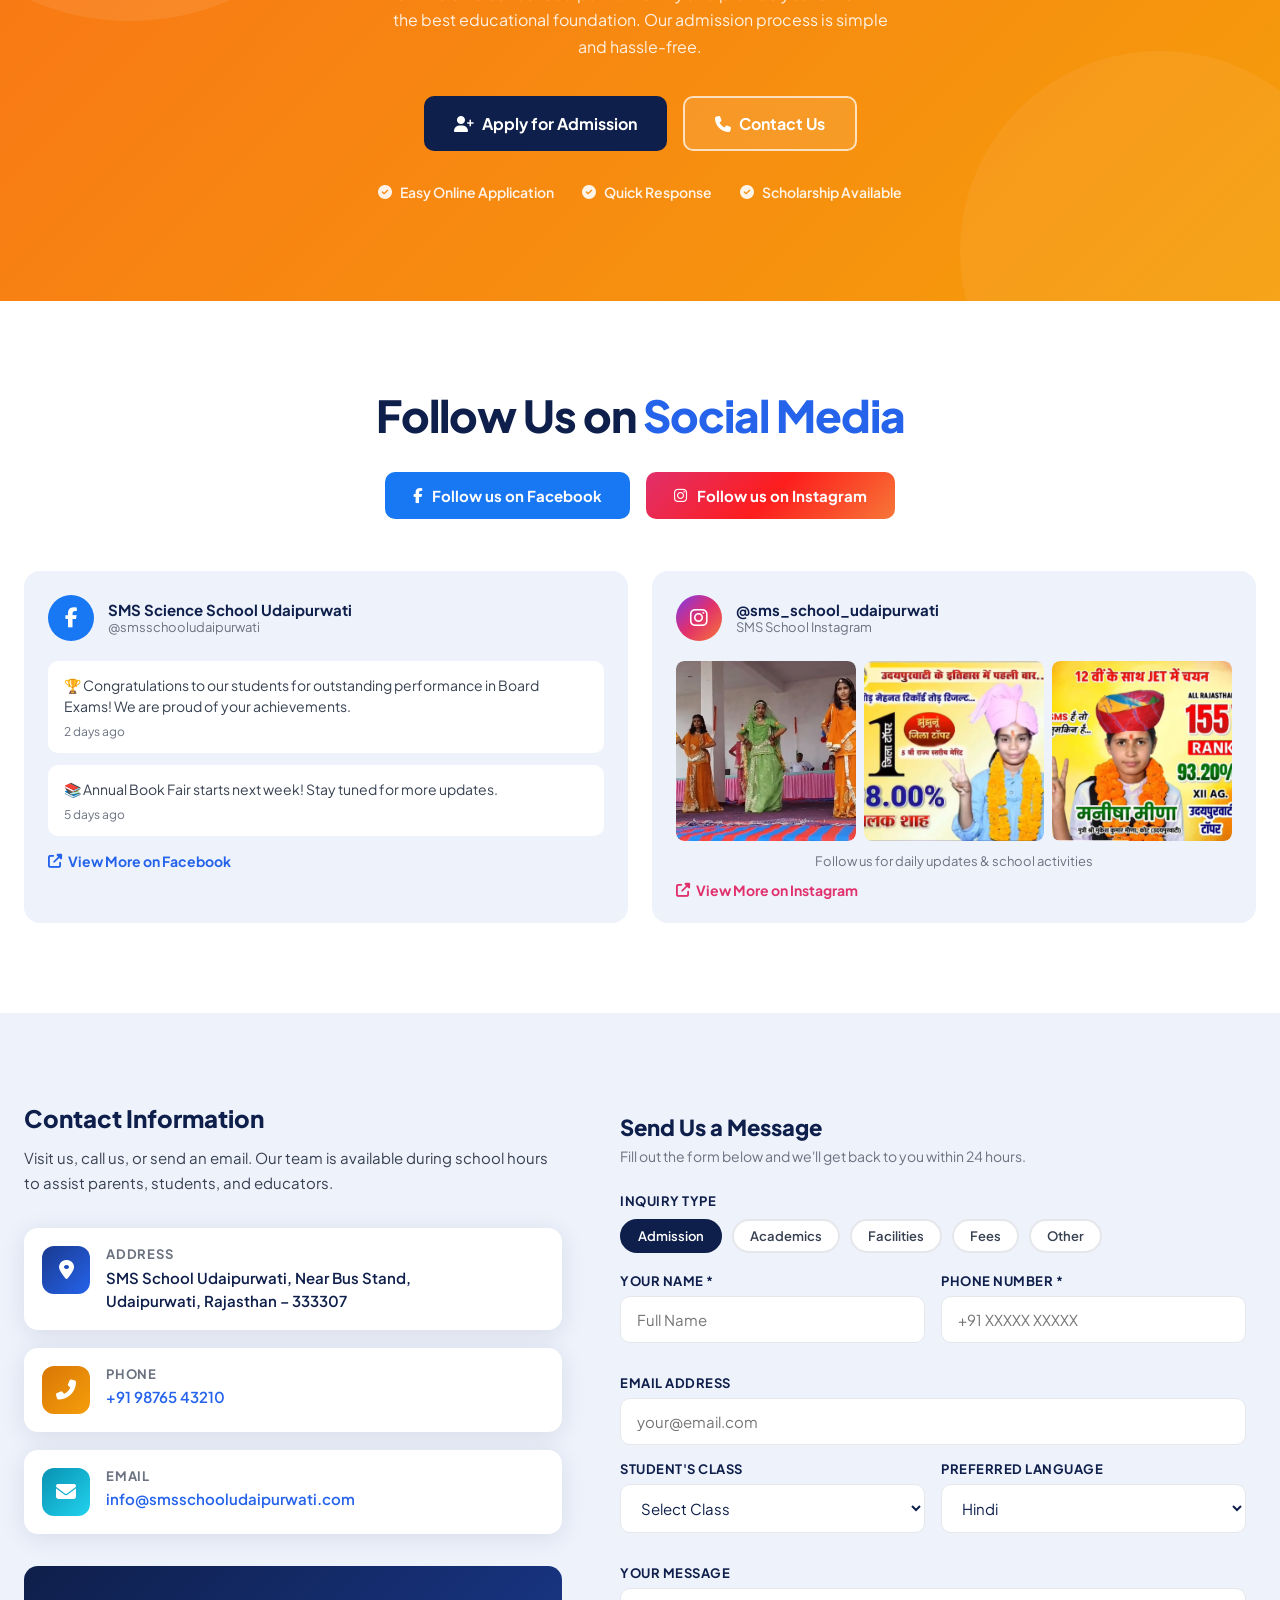
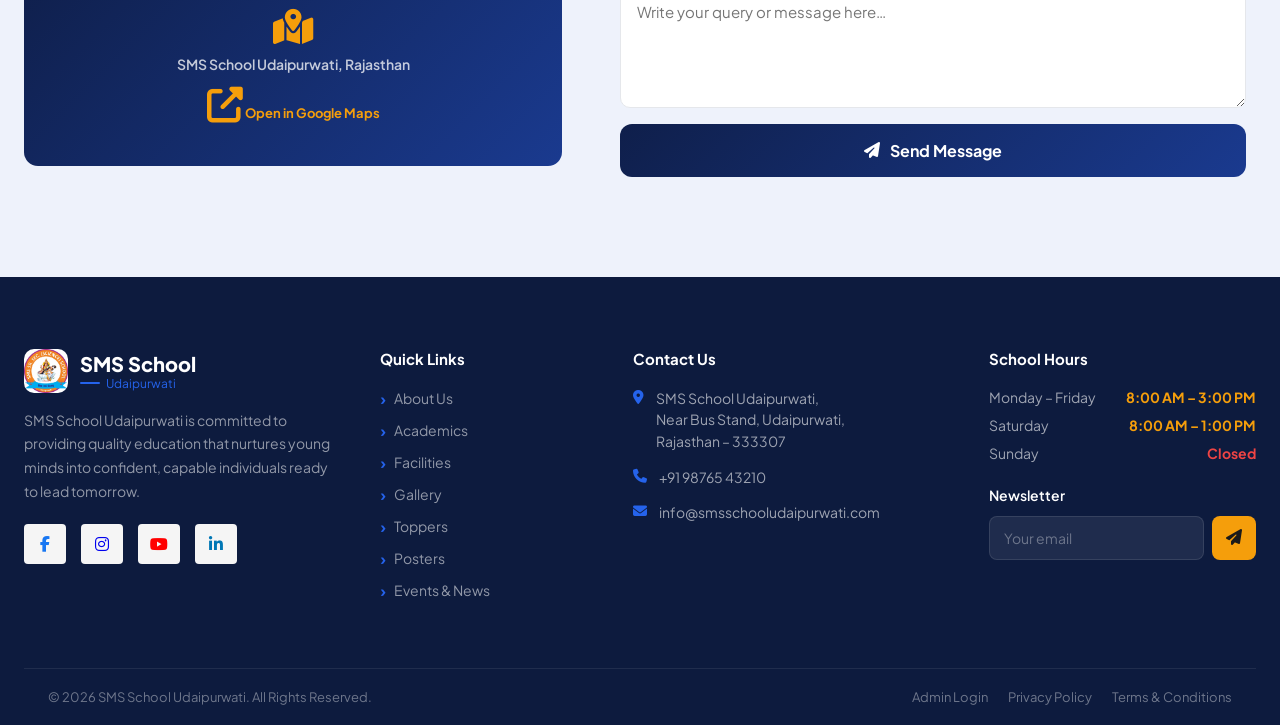
==== commit 09d62b74: "this are new update" ====
--- a/index.html
+++ b/index.html
@@ -25,9 +25,13 @@
 ════════════════════════════════════════════ -->
 
   <div id="admissionPosterModal" class="poster-modal">
+    <h2 class="poster-title"
+      style="display: flex; justify-content: center; margin-bottom: 20px; position: absolute; top: 20px; left: 50%; transform: translateX(-50%);">
+      Admissions Open for 2026-27</h2>
+
     <div class="poster-content">
-    <span class="poster-close" onclick="closePosterModal()">&times;</span>
-    <img src="images/main-poster.jpg" alt="Admission Open" class="posters-img-wrap">
+      <span class="poster-close" onclick="closePosterModal()">&times;</span>
+      <img src="images/main-poster.jpg" alt="Admission Open" class="posters-img-wrap">
     </div>
   </div>
 
@@ -396,7 +400,6 @@
     </div>
   </section>
 
-
   <!-- ════════════════════════════════════════════
      ACADEMICS
 ════════════════════════════════════════════ -->
@@ -928,26 +931,27 @@
             </div>
           </div>
 
-          <div class="form-row">
-            <div class="form-group" style="display: flex; align-items: center; gap: 10px;">
-              <input type="checkbox" id="transportCheck" onchange="toggleTransport()" style="margin:0;"> Require School Transport</label>
-
-            </div>
-
-            <div class="form-group" id="transportOptions" style="display:none;">
-              <label>Select Bus Route / Kiraya</label>
-              <select id="busRoute">
-                <option value="">Select Route</option>
-                <option>City Center - ₹500 / Month</option>
-                <option>Nawalgarh Road - ₹600 / Month</option>
-                <option>Station Area - ₹700 / Month</option>
-                <option>Mandawa Road - ₹800 / Month</option>
-                <option>Nearby Village - ₹900 / Month</option>
-              </select>
-            </div>
-          </div>
-
-          <button class="btn-submit">
+          <div class="form-group">
+            <label>Bus Route / Kiraya</label>
+            <select>
+              <option>No Transport</option>
+              <option>City Area - ₹500</option>
+              <option>Station Area - ₹600</option>
+              <option>Village Route - ₹700</option>
+              <option>City Center - ₹500 / Month</option>
+              <option>Nawalgarh Road - ₹600 / Month</option>
+              <option>Station Area - ₹700 / Month</option>
+              <option>Mandawa Road - ₹800 / Month</option>
+              <option>Nearby Village - ₹900 / Month</option>
+            </select>
+
+          </div>
+
+          <!-- <button class="btn-submit">
+            <i class="fas fa-paper-plane"></i> Apply Now
+          </button> -->
+
+          <button class="btn-submit" onclick="openRegisterModal()">
             <i class="fas fa-paper-plane"></i> Apply Now
           </button>
 
@@ -957,16 +961,136 @@
 
     </div>
   </div>
+
+  <!-- Registration Modal -->
+  <div id="registerModal" class="register-modal">
+
+    <div class="register-box modal-content">
+
+      <span class="modal-close" onclick="closeRegisterModal()">×</span>
+
+      <!-- School Header -->
+      <div class="school-header">
+        <div class="header-content">
+          <img src="images/logo2.jpg" alt="School Logo">
+          <div class="header-text">
+            <h2>SMS School</h2>
+            <p>Udaipurwati</p>
+          </div>
+        </div>
+        <h3>Student Admission Registration</h3>
+      </div>
+
+
+      <!-- Student Information -->
+      <div class="student-info">
+
+        <div class="info-grid form-row">
+
+          <div class="info-item form-group">
+            <label>Student Name</label>
+            <span>Rajveer Singh</span>
+          </div>
+
+          <div class="info-item form-group">
+            <label>Father's Name</label>
+            <span>Suresh Singh</span>
+          </div>
+
+          <div class="info-item form-group">
+            <label>Email</label>
+            <span>rajveersingh@example.com</span>
+          </div>
+
+          <div class="info-item form-group">
+            <label>Phone (WhatsApp)</label>
+            <span>+91 9876543210</span>
+          </div>
+
+          <div class="info-item form-group">
+            <span>English Medium</span>
+          </div>
+
+          <div class="info-item form-group">
+            <span>Class 6</span>
+          </div>
+
+        </div>
+
+      </div>
+
+
+      <!-- Fee Structure -->
+      <div class="fee-table">
+
+        <table>
+          <thead>
+            <tr>
+              <th>No</th>
+              <th>Fee Structure</th>
+              <th>Amount (₹)</th>
+            </tr>
+          </thead>
+
+          <tbody>
+            <tr>
+              <td>1</td>
+              <td>First Installment</td>
+              <td>5000</td>
+            </tr>
+
+            <tr>
+              <td>2</td>
+              <td>Second Installment</td>
+              <td>10000</td>
+            </tr>
+
+            <tr>
+              <td>3</td>
+              <td>Third Installment</td>
+              <td>15000</td>
+            </tr>
+
+            <tr>
+              <td>4</td>
+              <td>Bus Route</td>
+              <td>5500</td>
+            </tr>
+
+            <!-- Total Row -->
+            <tr class="total-row">
+              <td colspan="2">Total Amount</td>
+              <td>₹35,500</td>
+            </tr>
+
+          </tbody>
+
+        </table>
+
+      </div>
+      <div class="fee-note">
+        <p><strong>Note:</strong> The above fee structure is for reference only. Actual fees may vary based on the
+          selected class, medium, and transport options. Please contact the school administration for the final fee
+          details and payment process.</p>
+      </div>
+      <div class="" style="margin-top:24px;justify-content:flex-end">
+        <button class="btn-submit" style="flex:0"><i class="fas fa-check"></i> Confirm Registration</button>
+      </div>
+
+    </div>
+
+  </div>
+
   <!-- ════════════════════════════════════════════
      SOCIAL MEDIA
 ════════════════════════════════════════════ -->
   <section class="social-section">
     <div class="container">
       <div class="text-center">
-        <div class="section-label center">Stay Connected</div>
+        <!-- <div class="section-label center">Stay Connected</div> -->
         <h2 class="section-title">Follow Us on <span class="blue">Social Media</span></h2>
-        <p class="section-subtitle center">Stay updated with the latest news, events, and activities at SMS School
-          Udaipurwati.</p>
+        <!-- <p class="section-subtitle center">Stay updated with the latest news, events, and activities at SMS School
+          Udaipurwati.</p> -->
       </div>
       <div class="social-btns">
         <a href="https://www.facebook.com/p/SMS-Science-School-Udaipurwati-100063813173272/" class="btn-fb"><i
@@ -1026,12 +1150,12 @@
 ════════════════════════════════════════════ -->
   <section class="contact-section" id="contact">
     <div class="container">
-      <div class="text-center">
+      <!-- <div class="text-center">
         <div class="section-label center">Get In Touch</div>
         <h2 class="section-title">We'd Love to <span class="blue">Hear From You</span></h2>
         <p class="section-subtitle center">Have questions about admissions, academics, or anything else? Reach out to us
           — we're happy to help.</p>
-      </div>
+      </div> -->
       <div class="contact-grid">
         <!-- Contact Info -->
         <div class="contact-info">
@@ -1060,13 +1184,13 @@
                 <a href="mailto:info@smsschooludaipurwati.com">info@smsschooludaipurwati.com</a>
               </div>
             </li>
-            <li>
+            <!-- <li>
               <div class="contact-detail-icon icon-purple"><i class="fas fa-clock"></i></div>
               <div class="contact-detail-text">
                 <strong>Office Hours</strong>
                 <span>Mon–Fri: 8:00 AM – 3:00 PM<br>Saturday: 8:00 AM – 1:00 PM</span>
               </div>
-            </li>
+            </li> -->
           </ul>
           <div class="contact-map">
             <div class="map-placeholder">
--- a/css/style.main.css
+++ b/css/style.main.css
@@ -37,43 +37,159 @@
     overflow-x: hidden;
  }
 
-/* ADMISSION POSTER MODAL */
- .poster-modal{
-   display:none;
-   position:fixed;
-   top:0;
-   left:0;
-   width:100%;
-   height:100%;
-   background:rgba(0,0,0,0.7);
-   z-index:9999;
-   align-items:center;
-   justify-content:center;
-   }
-
-   .poster-content{
-   position:relative;
-   max-width: 65%;
-   width:90%;
-   }
-
-   .posters-img-wrap{
-   width:100%;
-   border-radius:10px;
-   }
-
-   .poster-close{
-   position:absolute;
-   top: 0;
-   right: 0;
-   width:40px;
-   height:40px;
-   border-radius:50%;
-   text-align:center;
-   line-height:30px;
-   font-size:27px;
-   cursor:pointer;
-   }
+ /* ADMISSION POSTER MODAL */
+ .poster-modal {
+    display: none;
+    position: fixed;
+    top: 0;
+    left: 0;
+    width: 100%;
+    height: 100%;
+    background: rgba(0, 0, 0, 0.7);
+    z-index: 9999;
+    align-items: center;
+    justify-content: center;
+ }
+
+ .poster-content {
+    position: relative;
+    max-width: 65%;
+    width: 90%;
+ }
+
+ .poster-title {
+    font-size: 28px;
+    color: var(--gold);
+    background: var(--navy);
+    padding: 12px 24px;
+    border-radius: 8px;
+
+ }
+
+ .posters-img-wrap {
+    width: 100%;
+    border-radius: 10px;
+ }
+
+ .poster-close {
+    position: absolute;
+    top: 0;
+    right: 0;
+    width: 40px;
+    height: 40px;
+    border-radius: 5%;
+    text-align: center;
+    line-height: 30px;
+    font-size: 27px;
+    cursor: pointer;
+ }
+
+ /* Registration Modal */
+
+ .register-modal {
+    display: none;
+    position: fixed;
+    top: 0;
+    left: 0;
+    width: 100%;
+    height: 100%;
+    background: rgba(0, 0, 0, 0.6);
+    justify-content: center;
+    align-items: center;
+    z-index: 9999;
+ }
+
+
+ .register-box {
+    background: #fff;
+    width: 800px;
+    max-width: 95%;
+    border-radius: 10px;
+    padding: 30px;
+    position: relative;
+    box-shadow: 0 10px 25px rgba(0, 0, 0, 0.2);
+ }
+
+ /* Header */
+ .school-header {
+    text-align: center;
+    margin-bottom: 25px;
+ }
+
+ .school-header img {
+    width: 60px;
+    margin-bottom: 10px;
+ }
+
+ .school-header h2 {
+    margin: 0;
+    font-size: 24px;
+ }
+
+ .school-header p {
+    margin: 0;
+    color: #555;
+ }
+
+ .school-header h3 {
+    margin-top: 10px;
+    font-size: 18px;
+ }
+
+ /* Student Info */
+
+ .info-grid {
+    display: grid;
+    grid-template-columns: 1fr 1fr;
+    gap: 15px;
+    margin-bottom: 25px;
+ }
+
+ .info-item {
+    background: #f7f7f7;
+    padding: 10px;
+    border-radius: 5px;
+ }
+
+ .info-item label {
+    display: block;
+    font-weight: bold;
+    font-size: 13px;
+    color: #666;
+ }
+
+ .info-item span {
+    font-size: 15px;
+ }
+
+ .info-item.full {
+    grid-column: span 2;
+ }
+
+ /* Table */
+
+ .fee-table table {
+    width: 100%;
+    border-collapse: collapse;
+ }
+
+ .fee-table th {
+    background: #f0f0f0;
+ }
+
+ .fee-table th,
+ .fee-table td {
+    padding: 10px;
+    border: 1px solid #ddd;
+    text-align: center;
+ }
+
+ .total-row {
+    font-weight: bold;
+    background: #f9f9f9;
+    font-size: 16px;
+ }
+
 
  /* ─── NOTIFICATION BAR ─── */
  .notif-bar {
@@ -2648,10 +2764,10 @@
 
  .contact-grid {
     display: grid;
-    grid-template-columns: 1fr 1.4fr;
+    grid-template-columns: 1fr 1.2fr;
     gap: 48px;
     align-items: start;
-    margin-top: 56px;
+    /* margin-top: 56px; */
  }
 
  .contact-info h3 {
@@ -3241,12 +3357,13 @@
 
  .social-float {
     position: fixed;
-    left: 15px;
+    /* left: 15px; */
     bottom: 20px;
     display: flex;
     flex-direction: column;
     gap: 10px;
     z-index: 999;
+    padding: 0 20px;
  }
 
  .social-btn {
@@ -3374,6 +3491,10 @@
  }
 
  @media (max-width: 768px) {
+    .poster-content {
+       min-width: 87%;
+    }
+
     .form-row {
        grid-template-columns: 1fr;
     }
@@ -3402,6 +3523,14 @@
  @media (max-width: 640px) {
     section {
        padding: 64px 16px;
+    }
+
+    .poster-content {
+       min-width: 96%;
+    }
+
+    .posters-img-wrap {
+       border-radius: 4px;
     }
 
     .why-grid {
@@ -3443,8 +3572,12 @@
        font-size: 30px;
     }
 
+    .modal-content {
+       padding: 0px;
+    }
+
     .contact-form-card {
-       padding: 24px 20px;
+       padding: 10px;
     }
 
     .gallery-grid {
@@ -3476,4 +3609,29 @@
     .poster-img {
        height: 320px;
     }
+ }
+
+ @media (max-width: 480px) {
+
+    .social-float {
+       right: 15px;
+       padding: 0;
+
+    }
+
+    .social-float .instagram,
+    .social-float .facebook {
+       display: none;
+    }
+
+    .hero-slide-content .hero-btns {
+       display: flex;
+       justify-content: center;
+    }
+
+    .hero-slide-content .hero-btns a {
+       padding: 12px 24px;
+       font-size: 14px;
+    }
+
  }
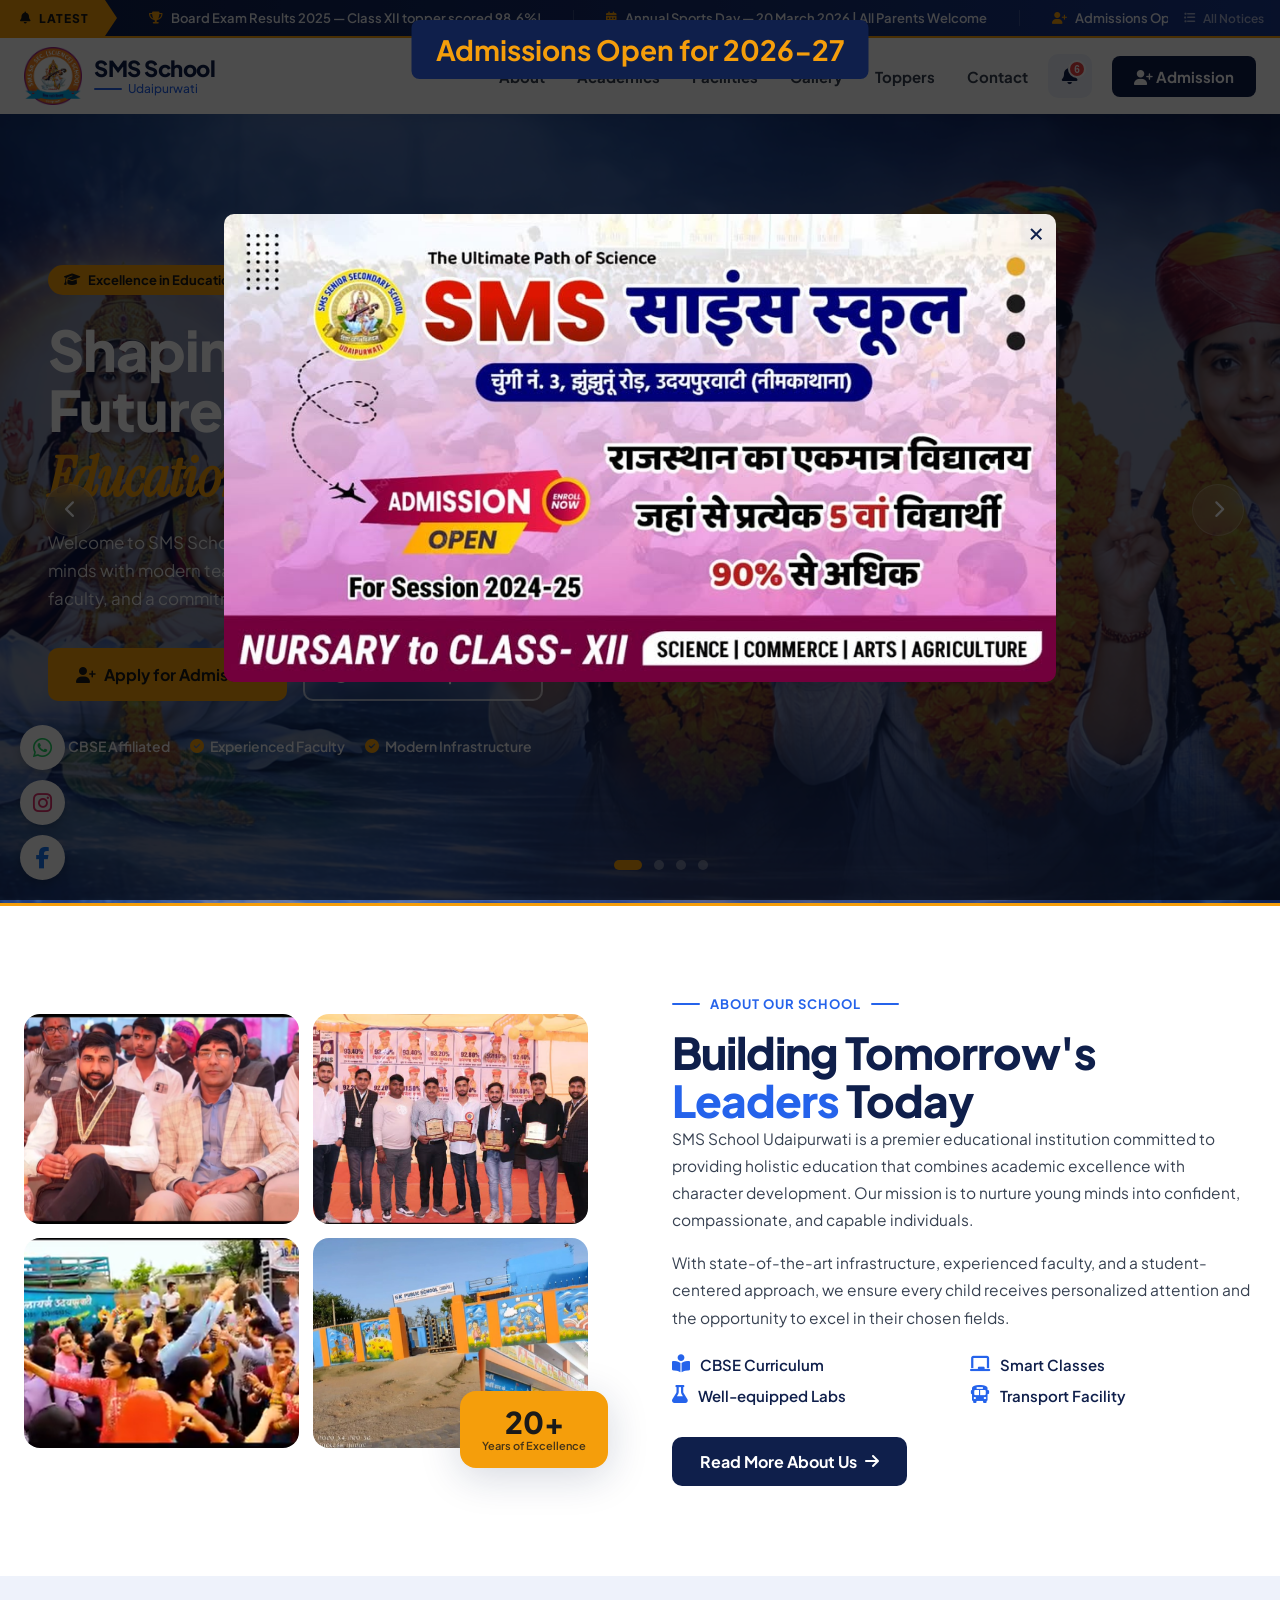
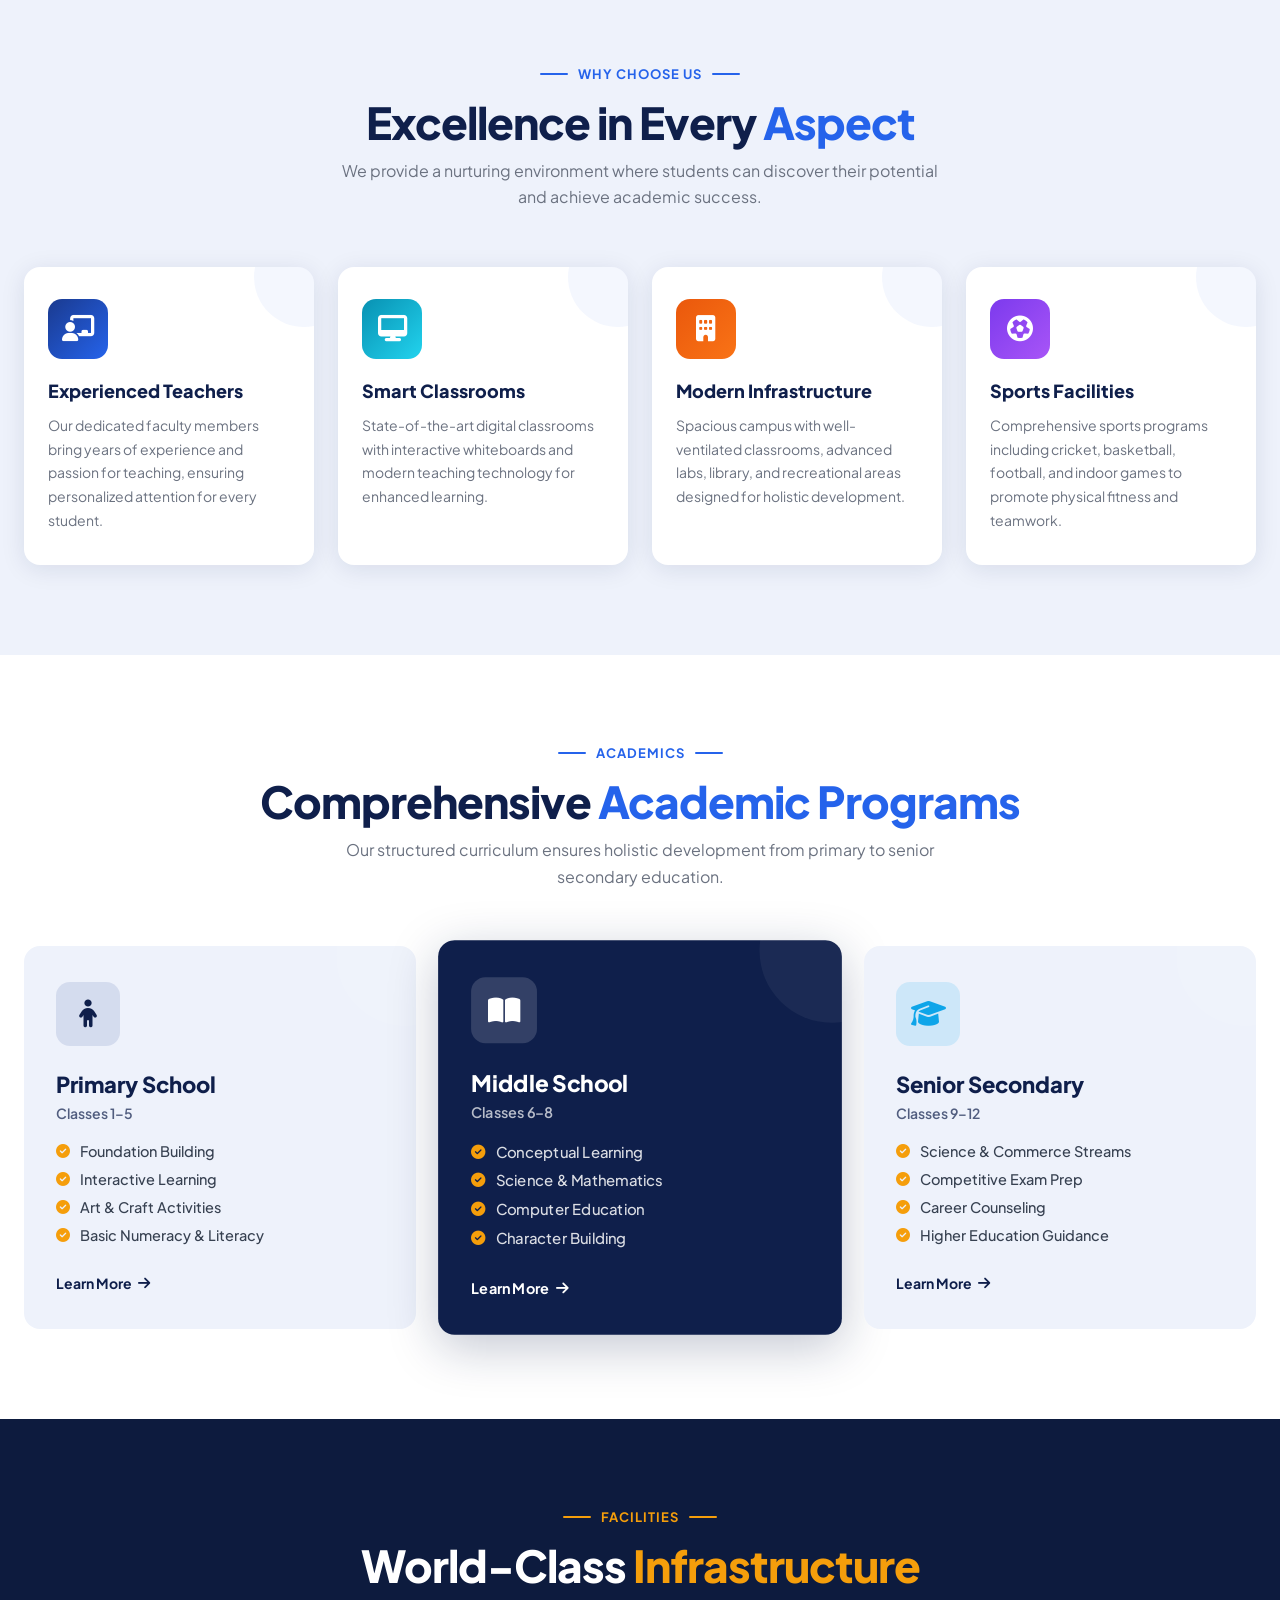
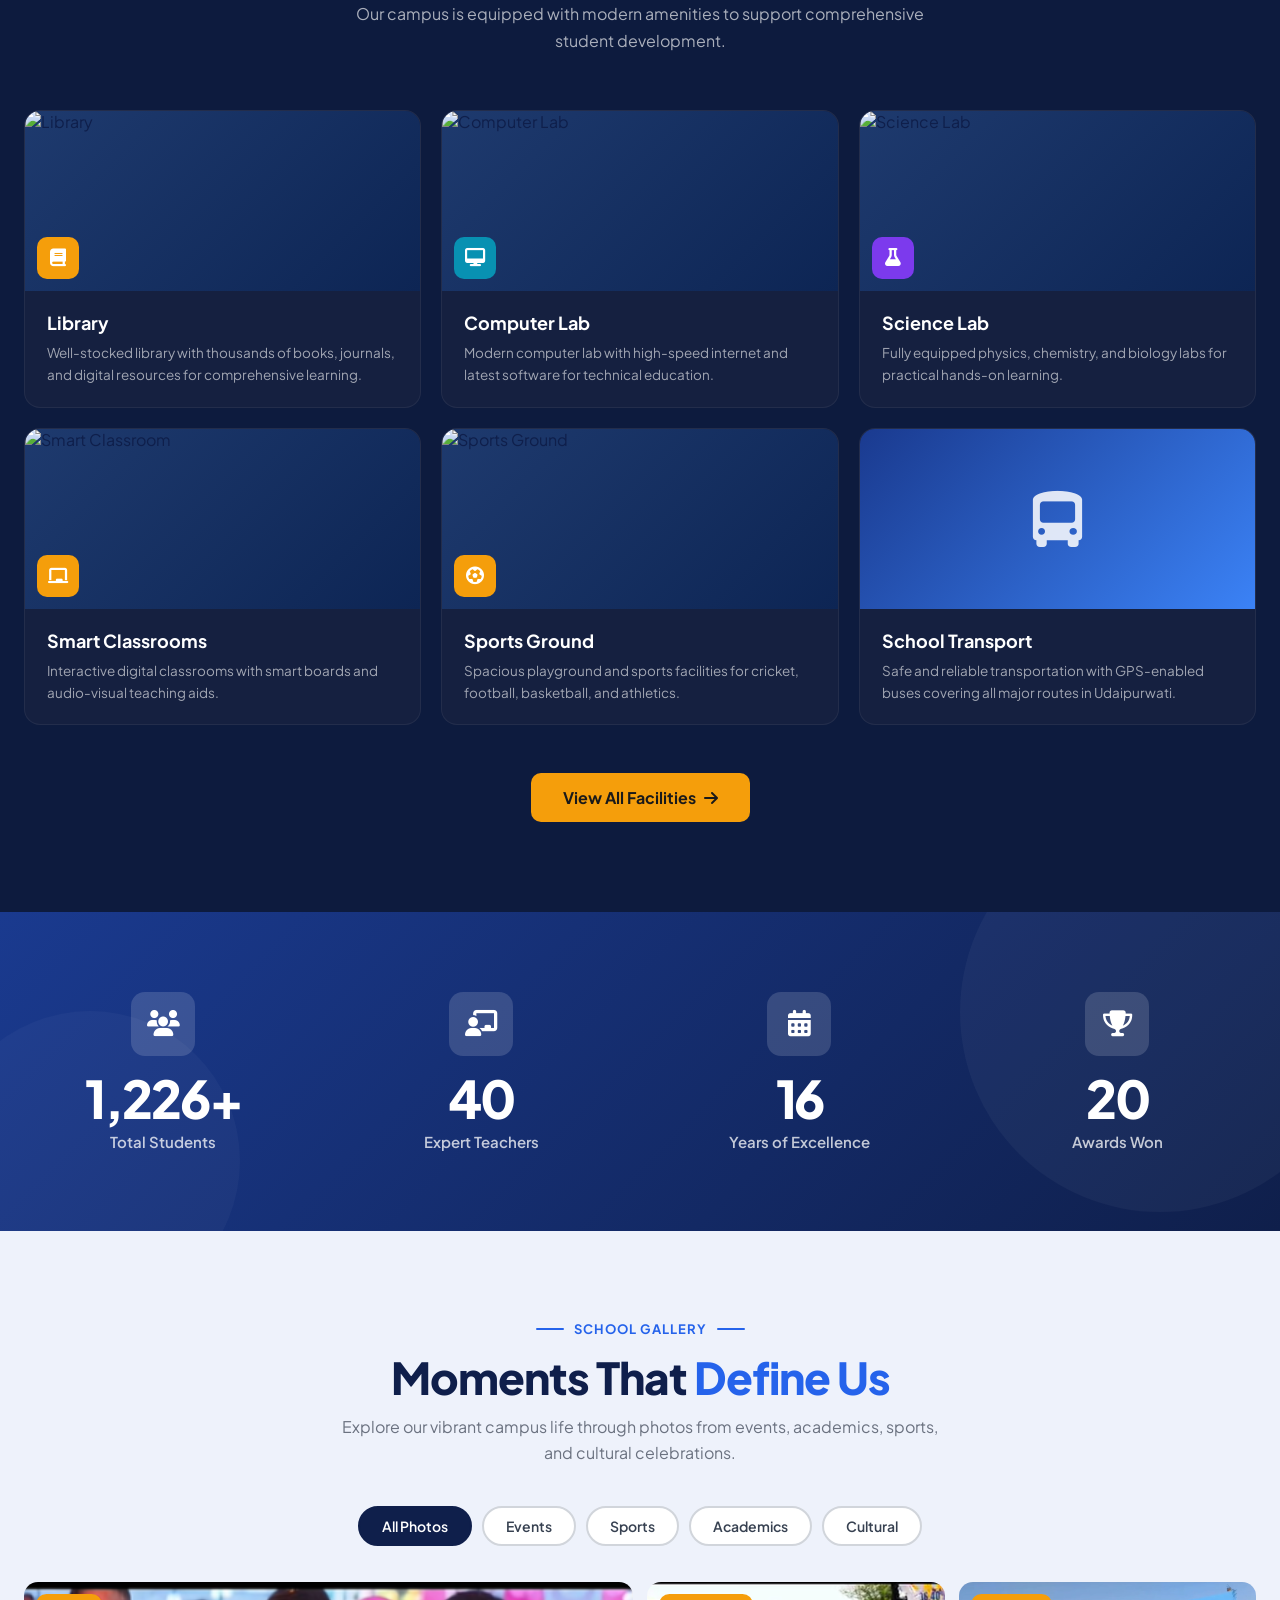
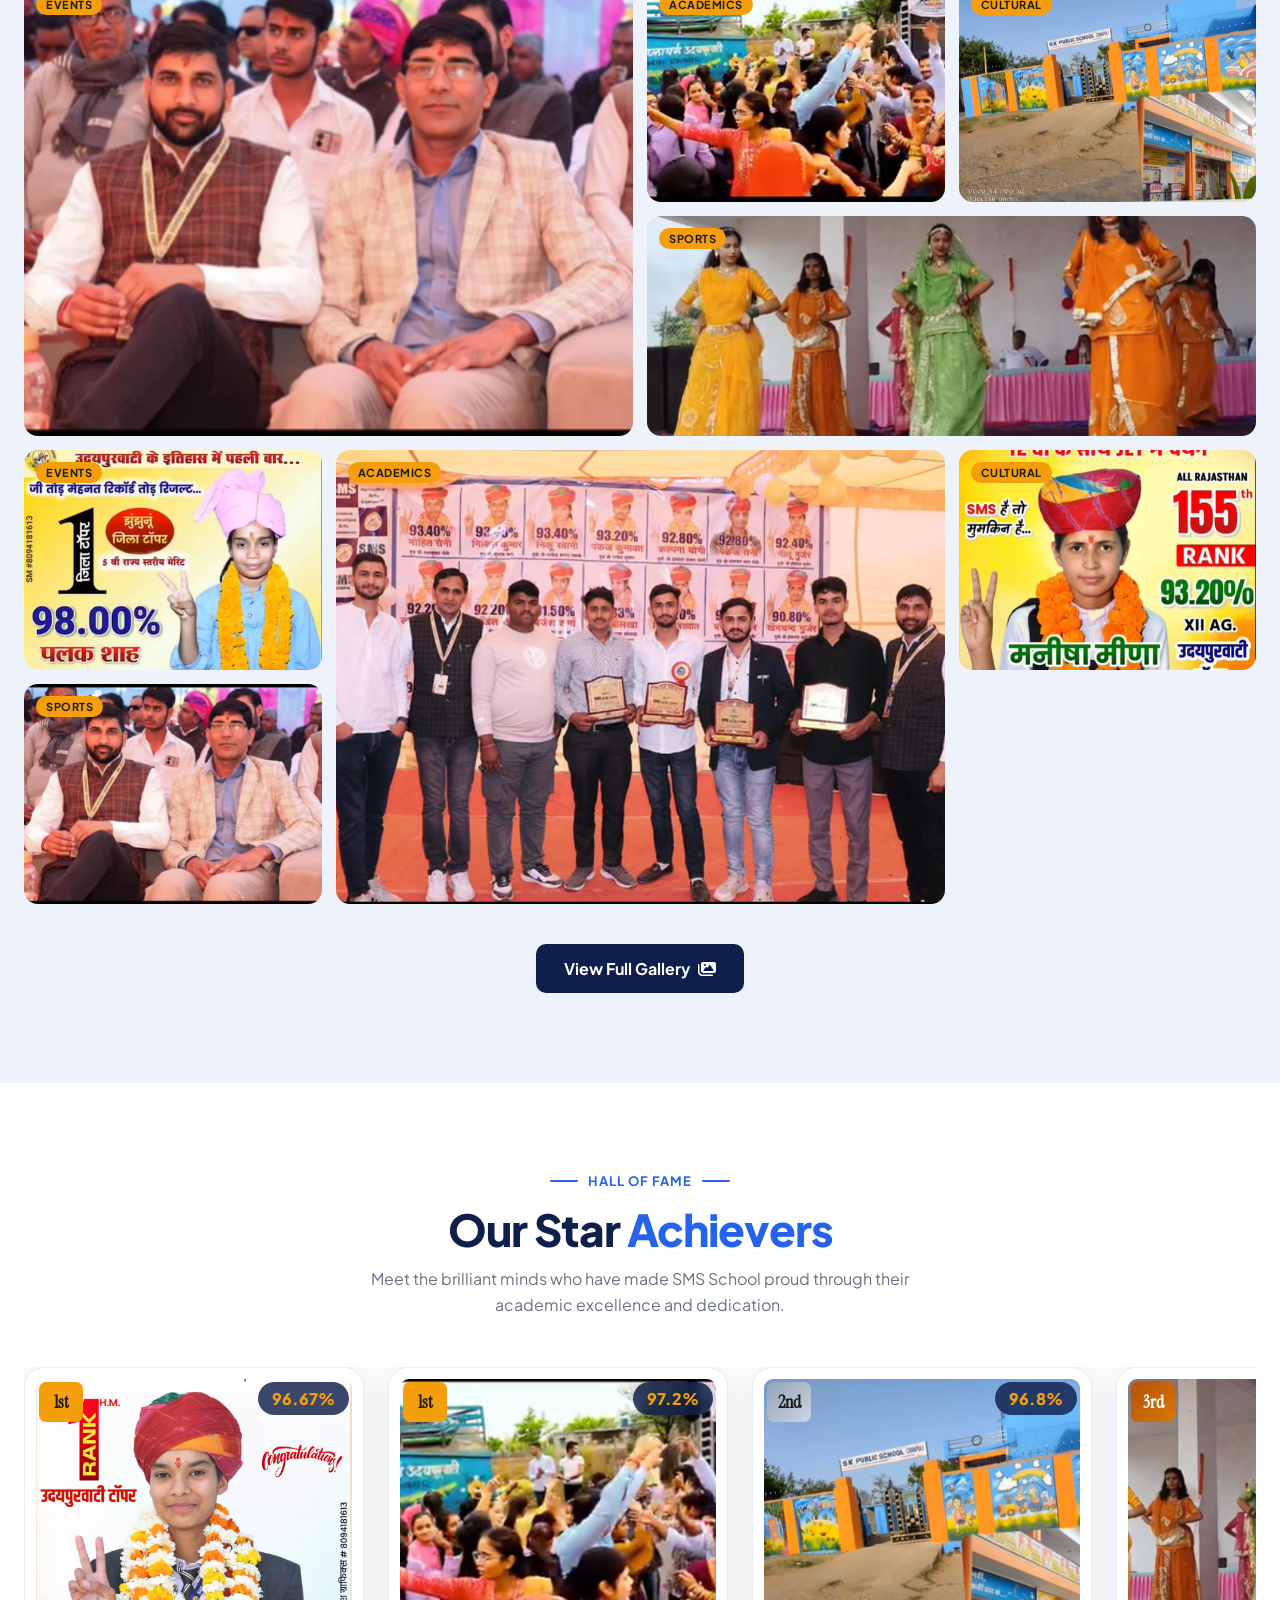
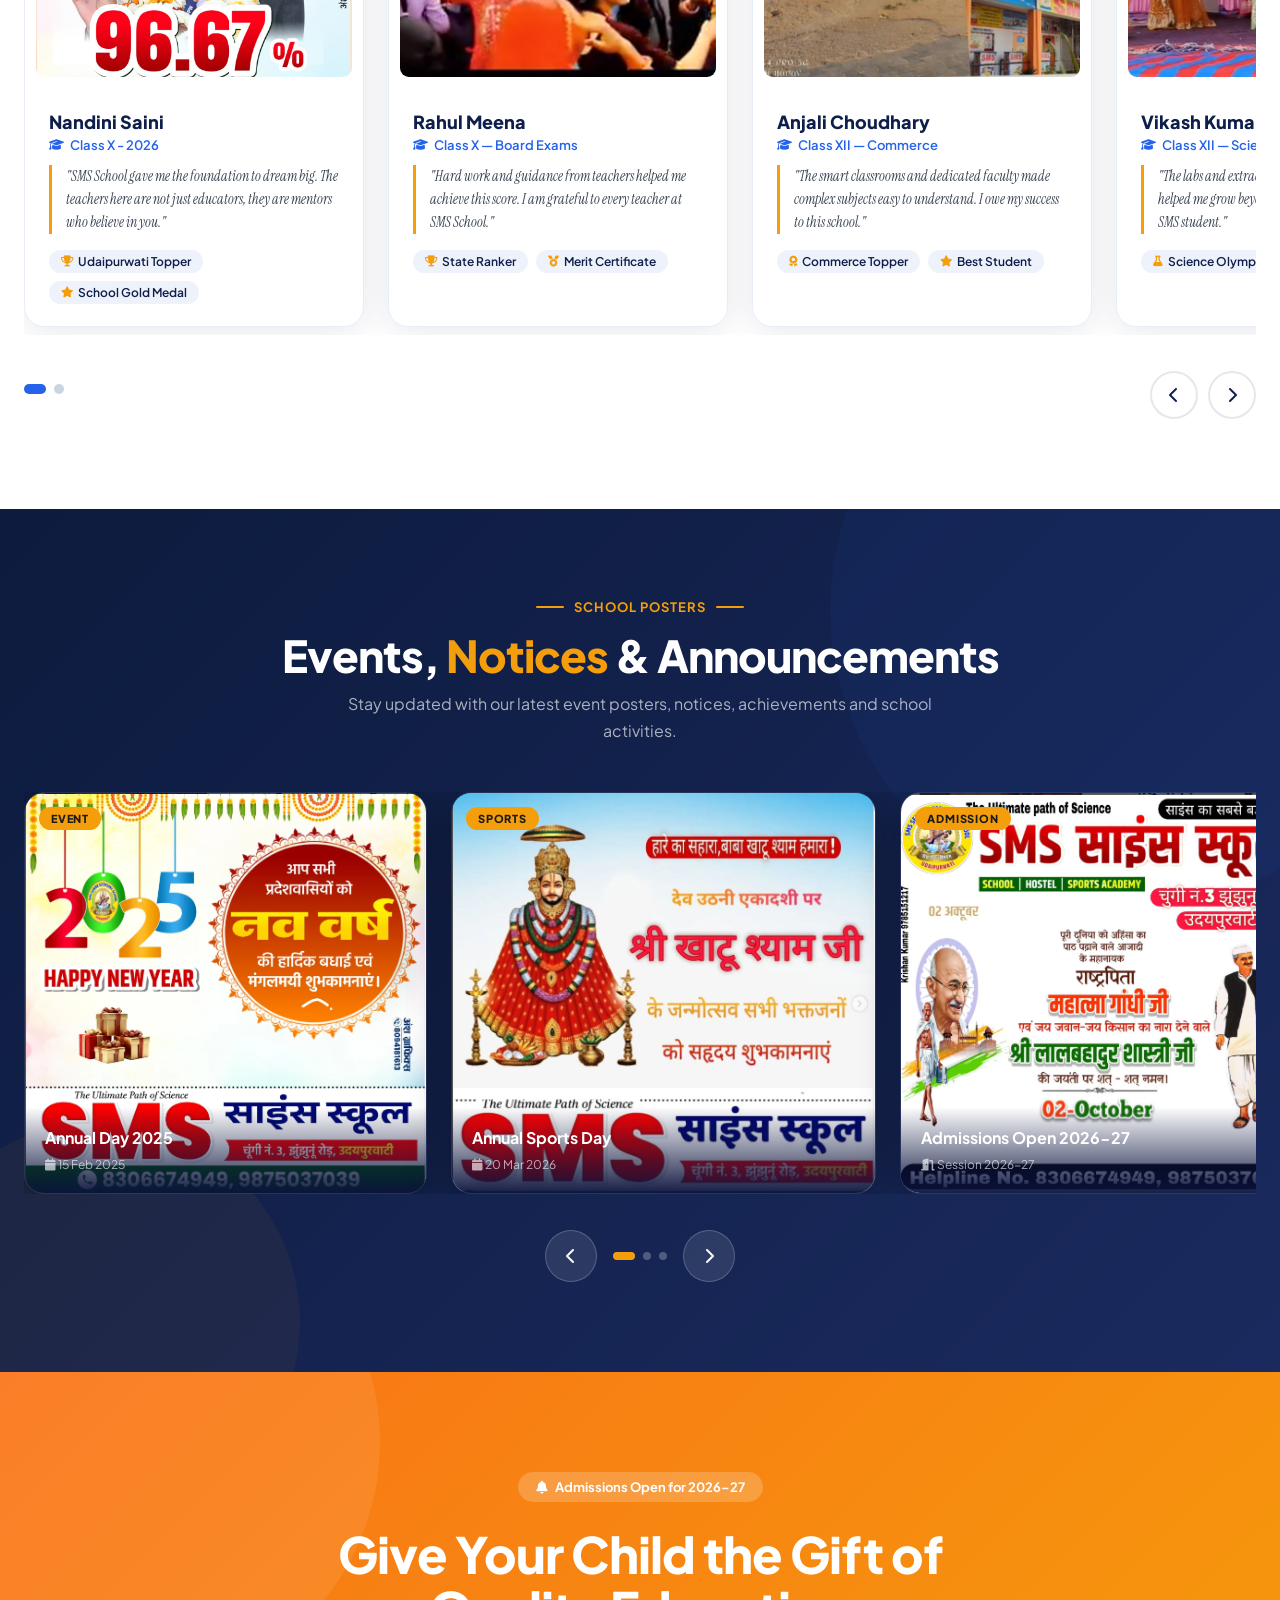
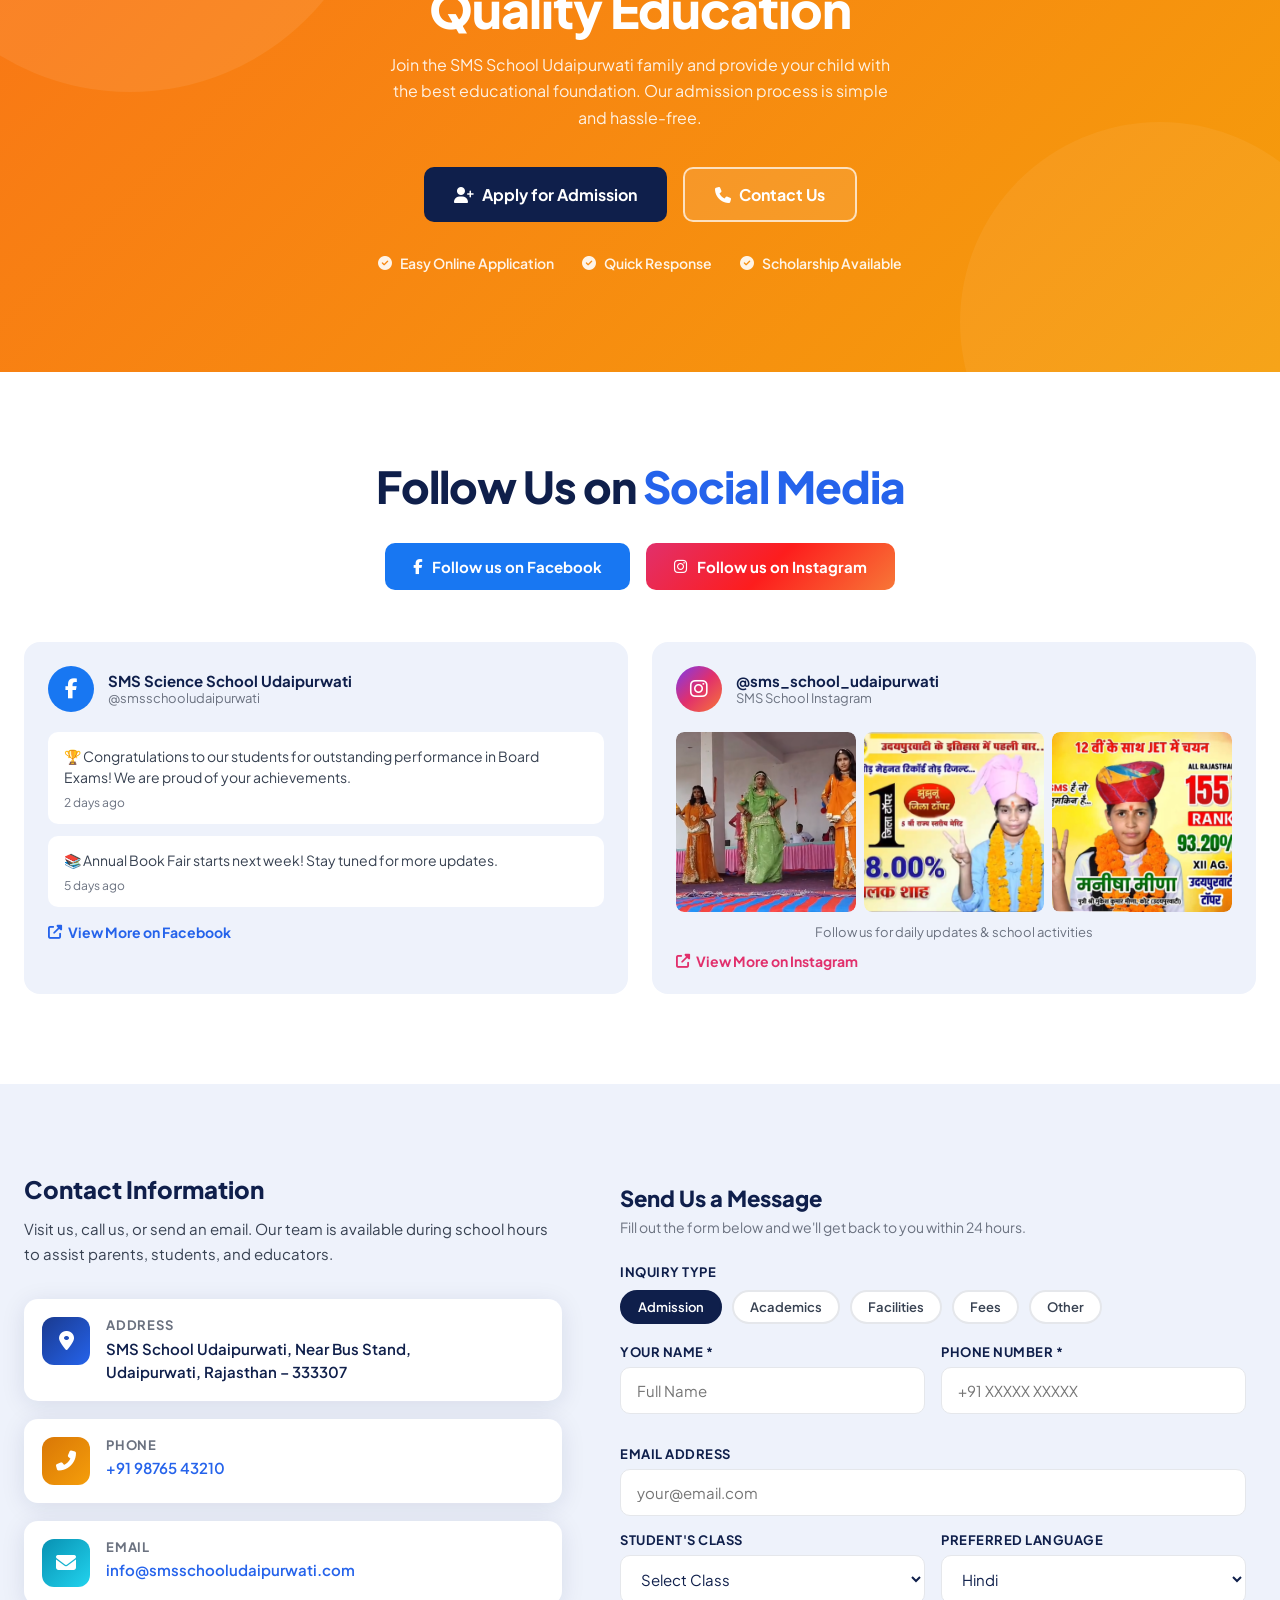
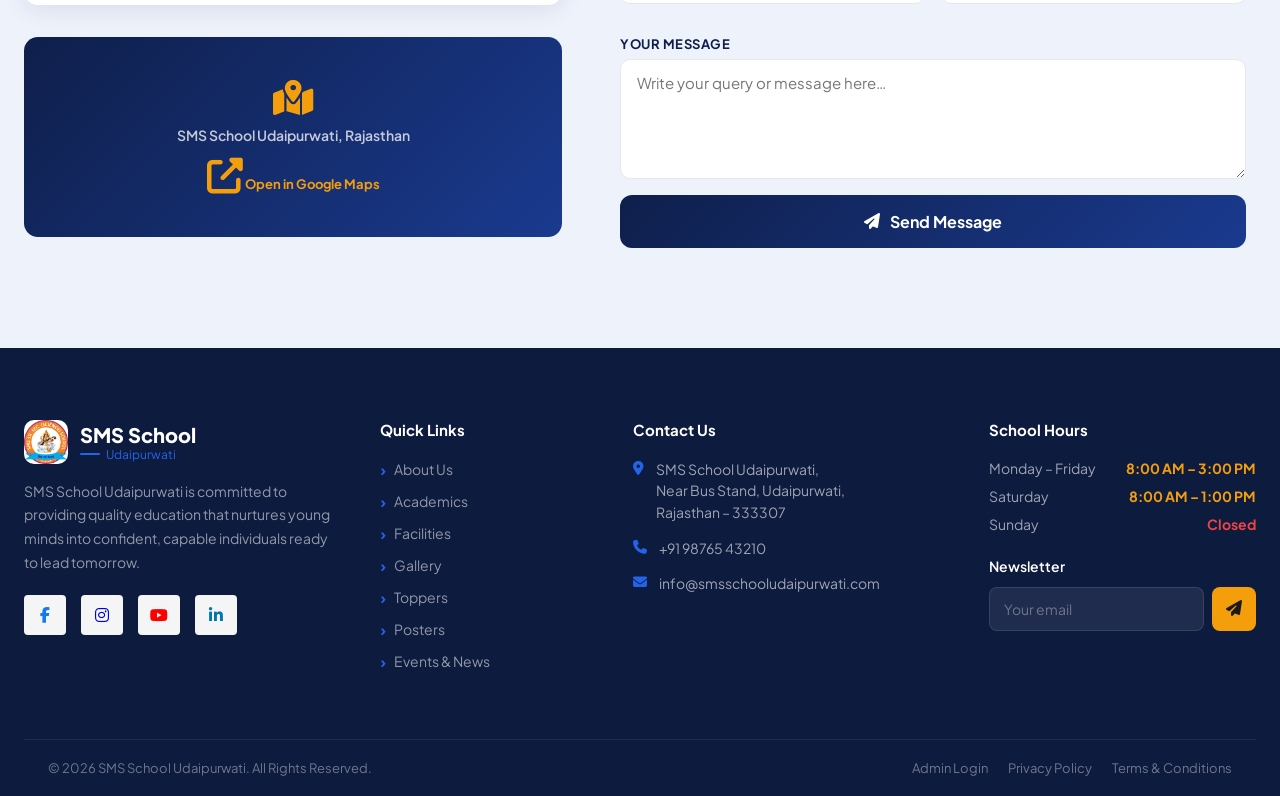
==== commit e8c74fac: "this are" ====
--- a/index.html
+++ b/index.html
@@ -658,17 +658,17 @@
 
             <div class="story-card">
               <div class="story-img-wrap">
-                <img src="images/insta-G.png" alt="Priya Sharma">
+                <img src="images/10th2026.png" alt="Nandini Saini">
                 <div class="story-rank rank-gold">1st</div>
-                <div class="story-pct">98.6%</div>
+                <div class="story-pct">96.67%</div>
               </div>
               <div class="story-body">
-                <h3>Priya Sharma</h3>
-                <div class="story-class"><i class="fas fa-graduation-cap"></i> Class XII — Science Stream</div>
+                <h3>Nandini Saini</h3>
+                <div class="story-class"><i class="fas fa-graduation-cap"></i> Class X - 2026 </div>
                 <div class="story-quote">"SMS School gave me the foundation to dream big. The teachers here are not just
                   educators, they are mentors who believe in you."</div>
                 <div class="story-awards">
-                  <span class="story-award-tag"><i class="fas fa-trophy"></i> District Topper</span>
+                  <span class="story-award-tag"><i class="fas fa-trophy"></i>Udaipurwati Topper</span>
                   <span class="story-award-tag"><i class="fas fa-star"></i> School Gold Medal</span>
                 </div>
               </div>
@@ -760,6 +760,42 @@
                 <div class="story-awards">
                   <span class="story-award-tag"><i class="fas fa-futbol"></i> Cricket Captain</span>
                   <span class="story-award-tag"><i class="fas fa-star"></i> Scholar Award</span>
+                </div>
+              </div>
+            </div>
+
+                        <div class="story-card">
+              <div class="story-img-wrap">
+                <img src="images/10th2026.png" alt="Nandini Saini">
+                <div class="story-rank rank-gold">1st</div>
+                <div class="story-pct">96.67%</div>
+              </div>
+              <div class="story-body">
+                <h3>Nandini Saini</h3>
+                <div class="story-class"><i class="fas fa-graduation-cap"></i> Class X - 2026 </div>
+                <div class="story-quote">"SMS School gave me the foundation to dream big. The teachers here are not just
+                  educators, they are mentors who believe in you."</div>
+                <div class="story-awards">
+                  <span class="story-award-tag"><i class="fas fa-trophy"></i>Udaipurwati Topper</span>
+                  <span class="story-award-tag"><i class="fas fa-star"></i> School Gold Medal</span>
+                </div>
+              </div>
+            </div>
+
+            <div class="story-card">
+              <div class="story-img-wrap">
+                <img src="images/insta-B.png" alt="Rahul Meena">
+                <div class="story-rank rank-gold">1st</div>
+                <div class="story-pct">97.2%</div>
+              </div>
+              <div class="story-body">
+                <h3>Rahul Meena</h3>
+                <div class="story-class"><i class="fas fa-graduation-cap"></i> Class X — Board Exams</div>
+                <div class="story-quote">"Hard work and guidance from teachers helped me achieve this score. I am
+                  grateful to every teacher at SMS School."</div>
+                <div class="story-awards">
+                  <span class="story-award-tag"><i class="fas fa-trophy"></i> State Ranker</span>
+                  <span class="story-award-tag"><i class="fas fa-medal"></i> Merit Certificate</span>
                 </div>
               </div>
             </div>
--- a/css/style.main.css
+++ b/css/style.main.css
@@ -894,7 +894,7 @@
  }
 
  .slide-3 .hero-slide-bg {
-    background-image: url('../images/insta-A.png');
+    background-image: url('../images/cover_imggg.jpeg');
  }
 
  .slide-4 .hero-slide-bg {
@@ -1992,7 +1992,7 @@
 
  .story-img-wrap {
     position: relative;
-    height: 280px;
+    height: 320px;
     overflow: hidden;
  }
 
